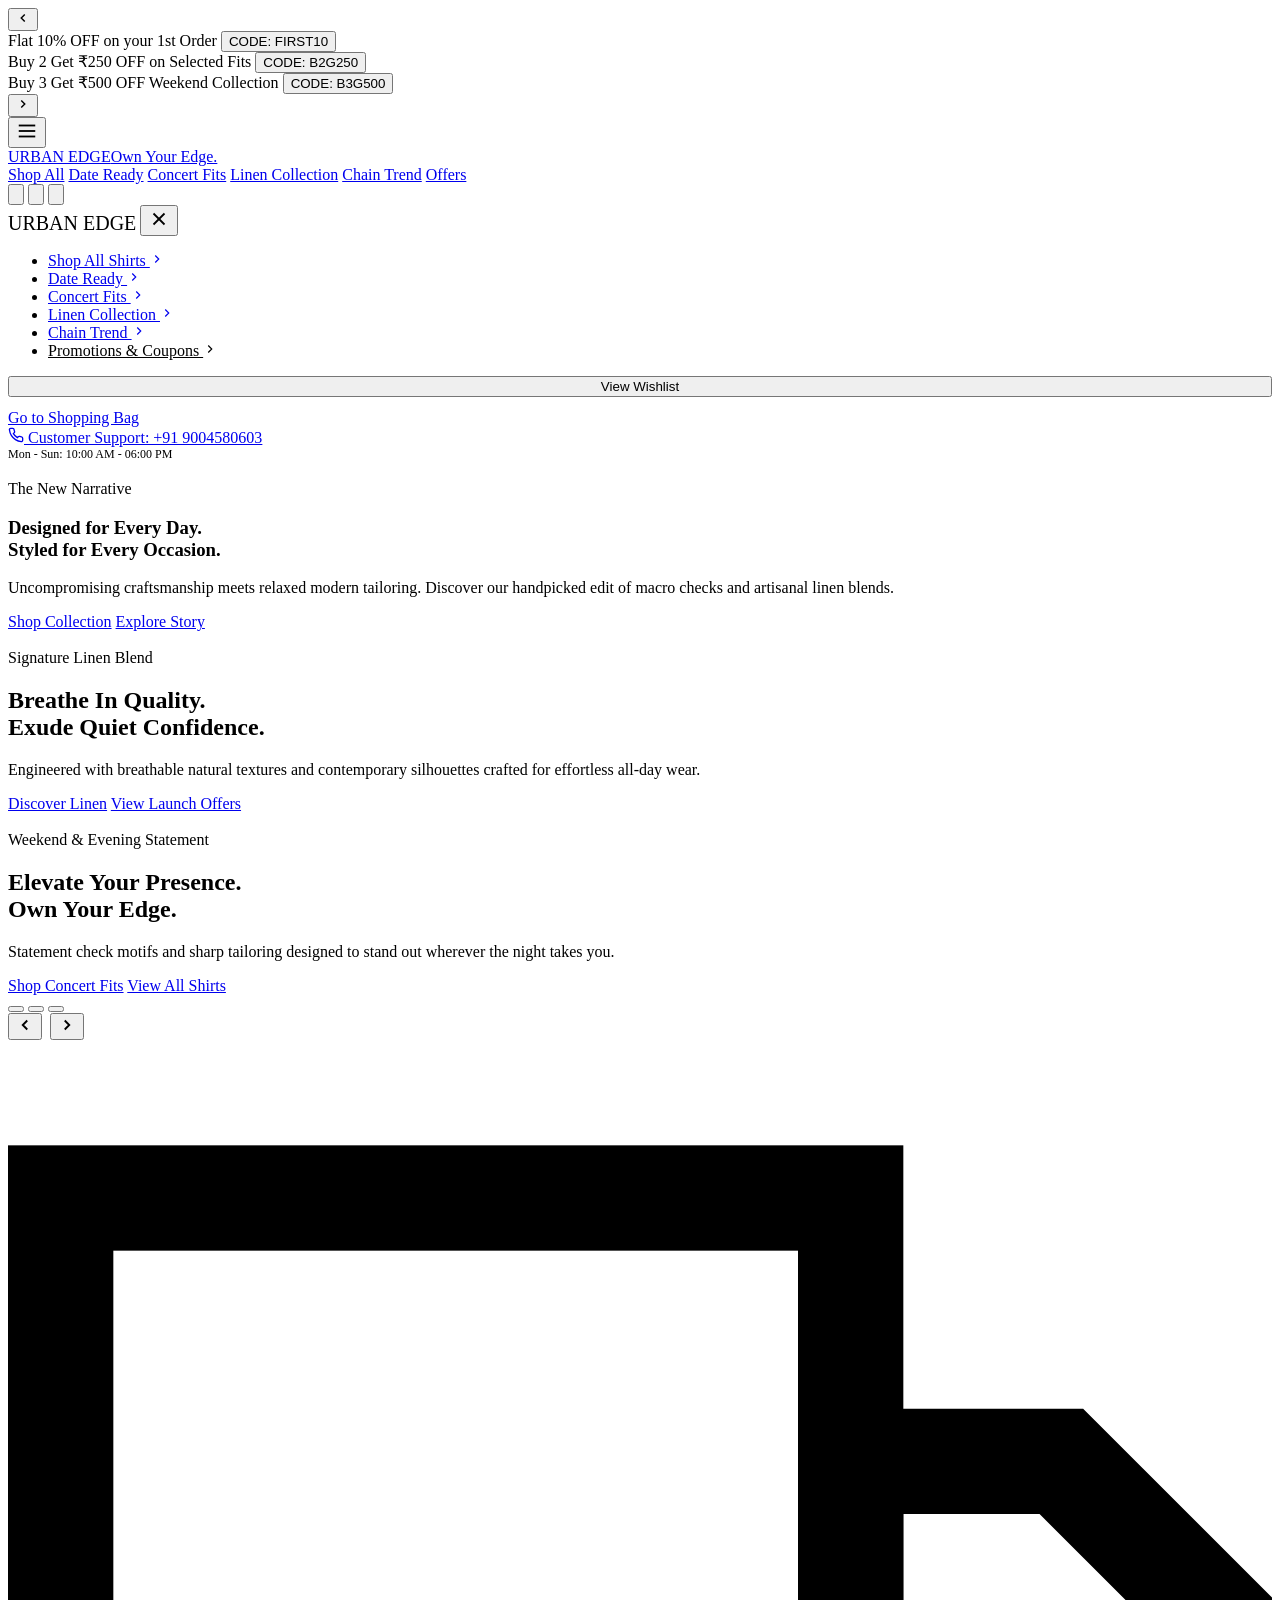
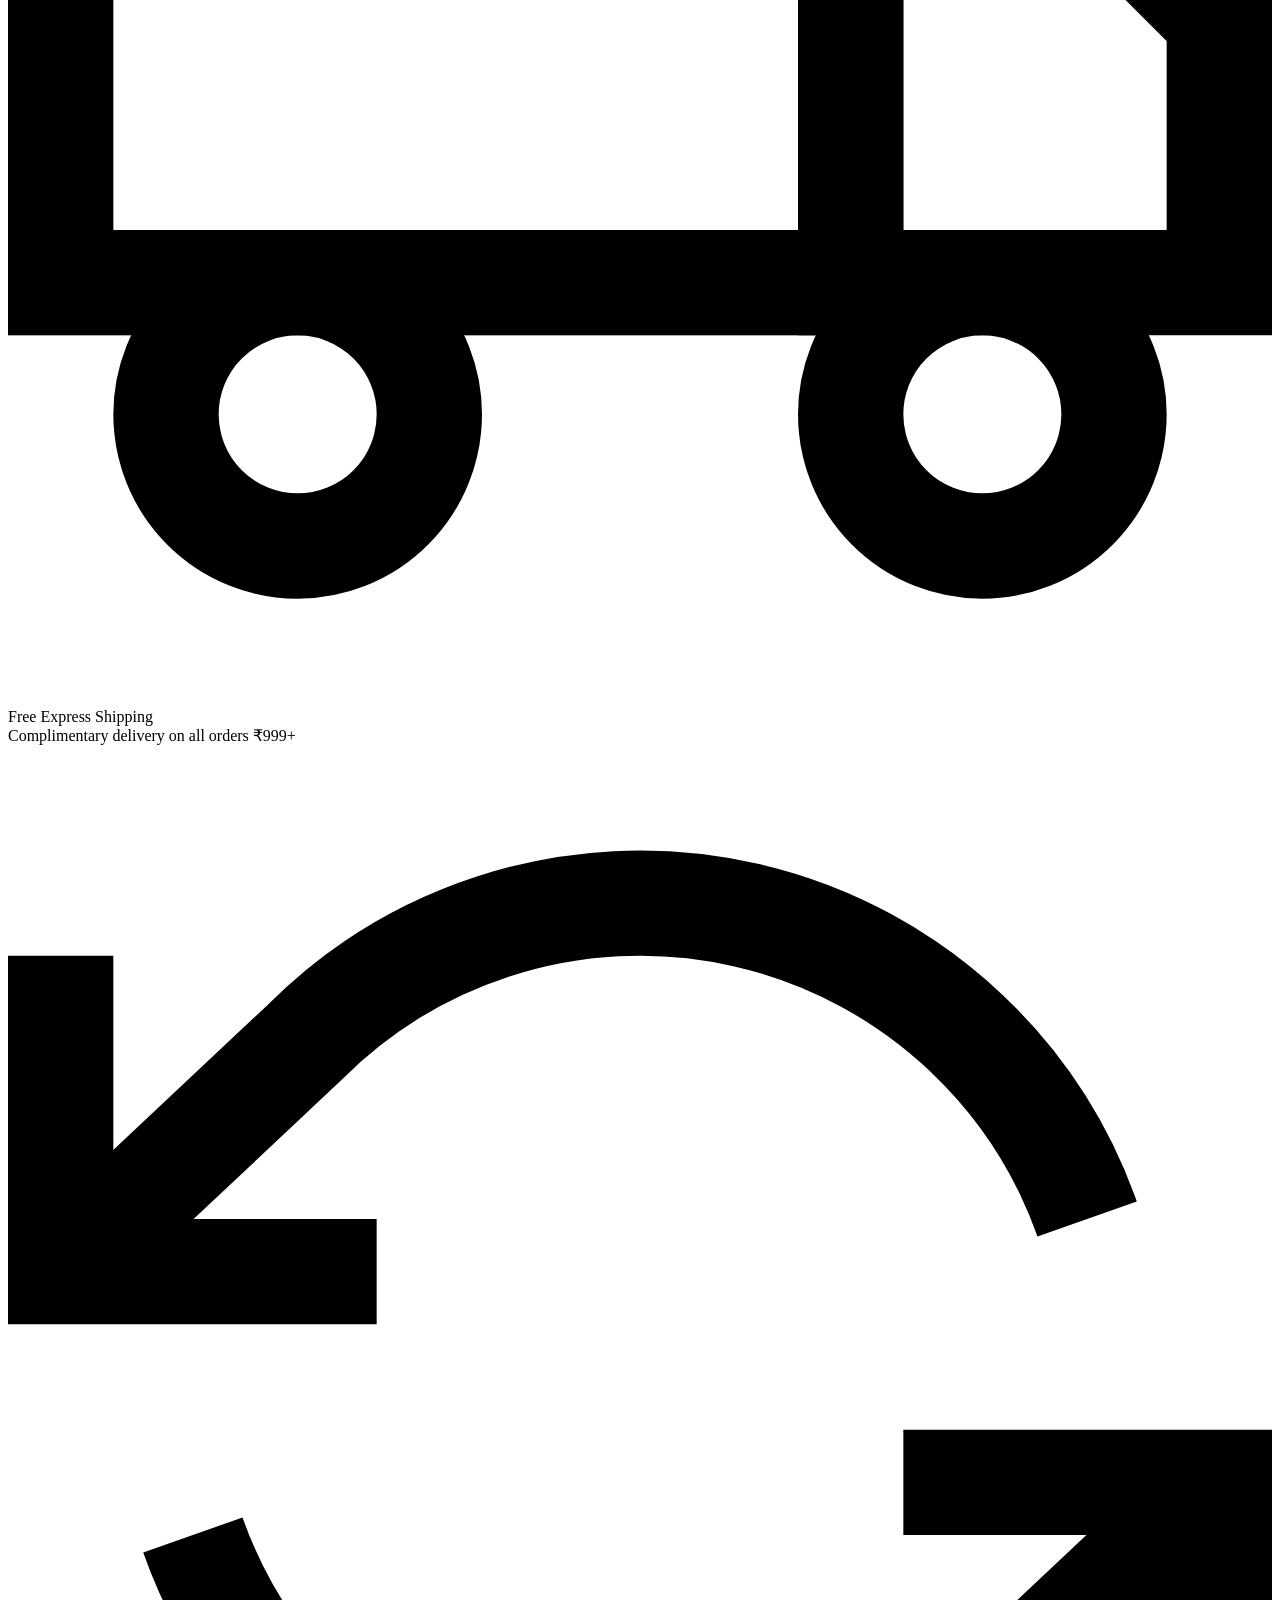
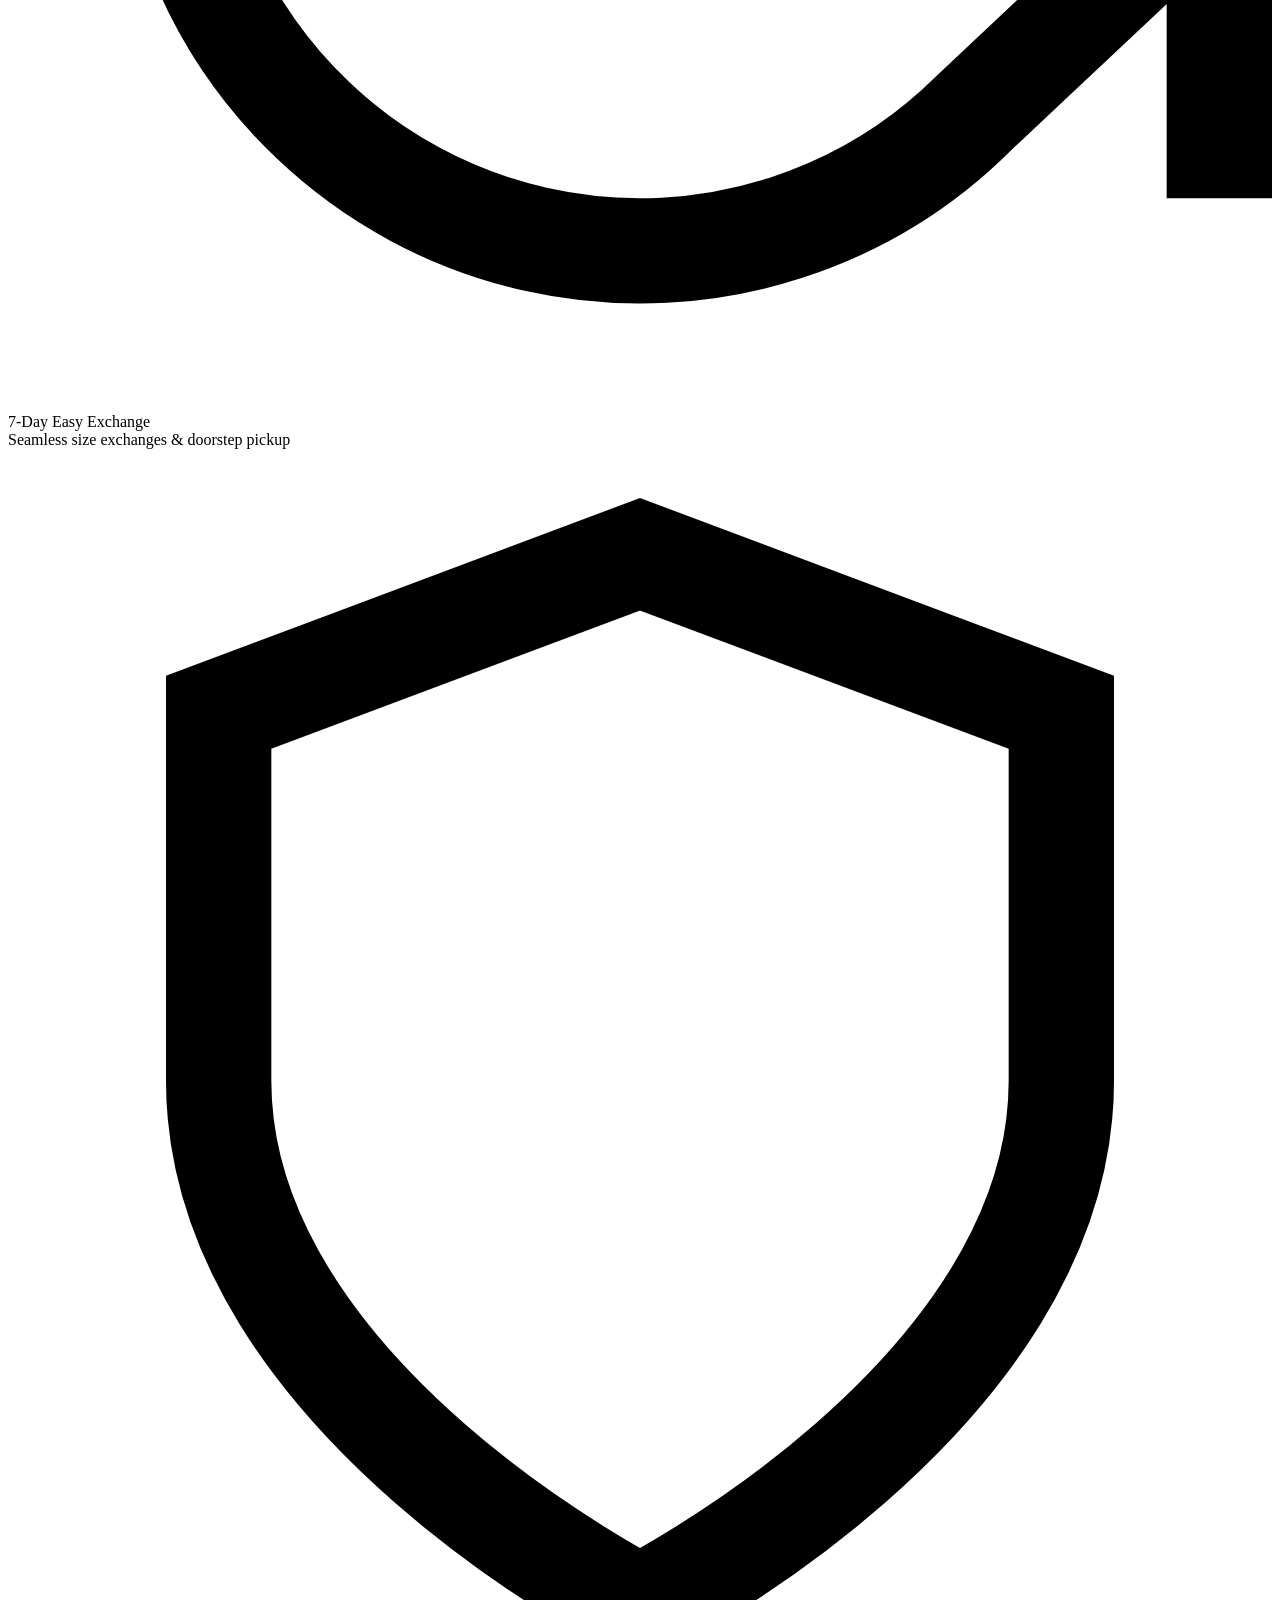
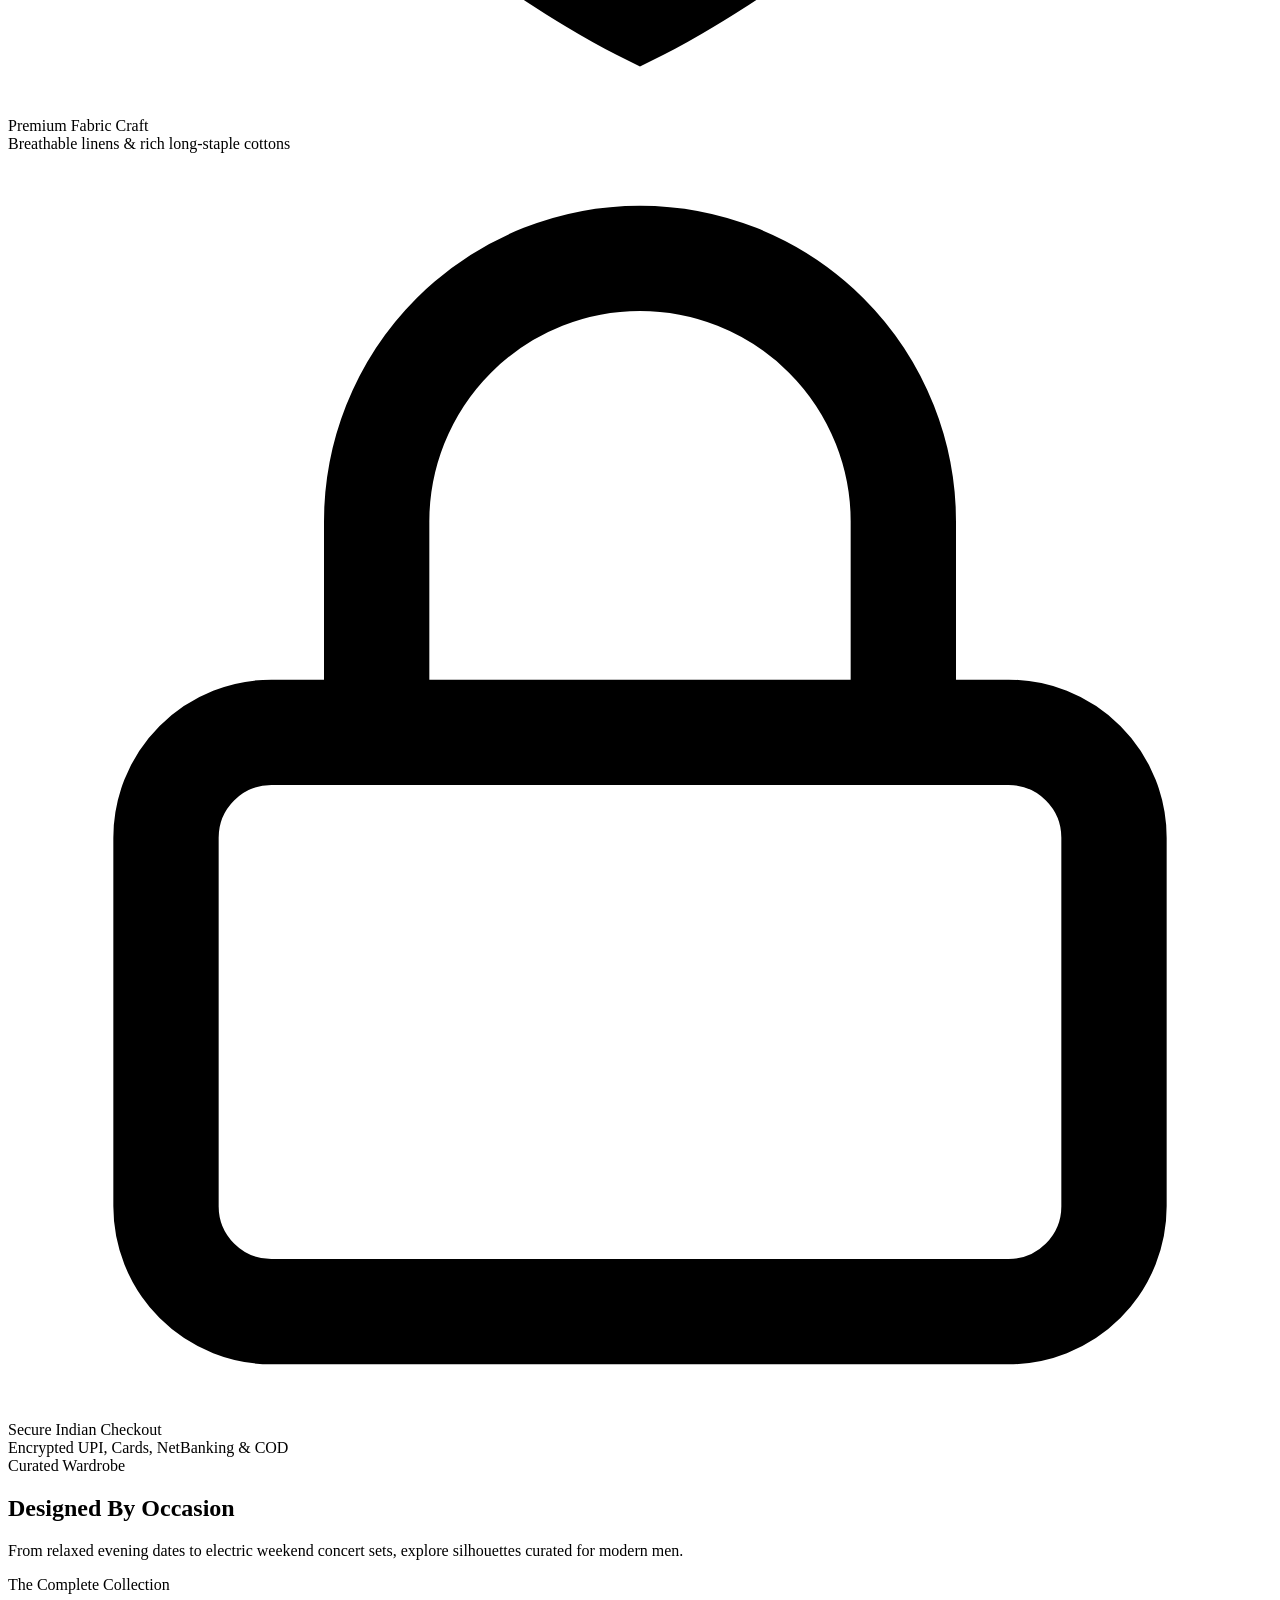
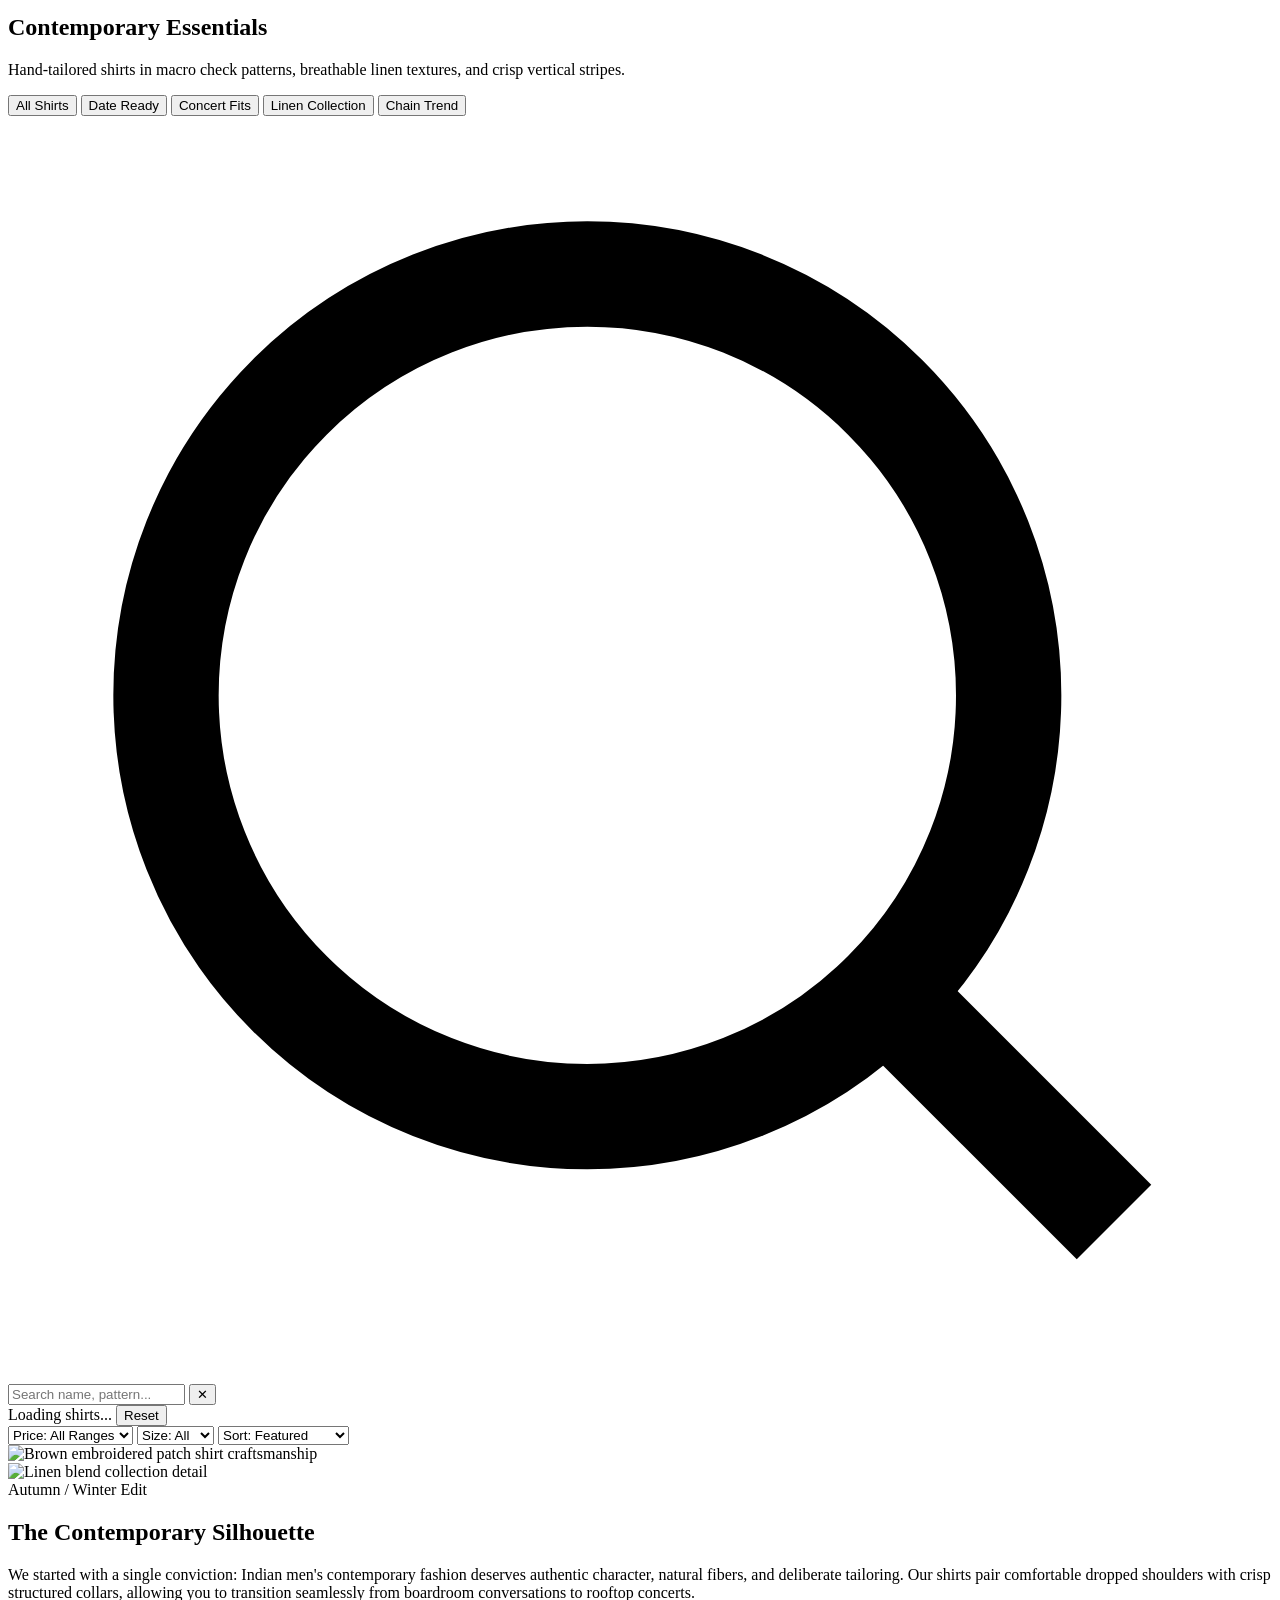
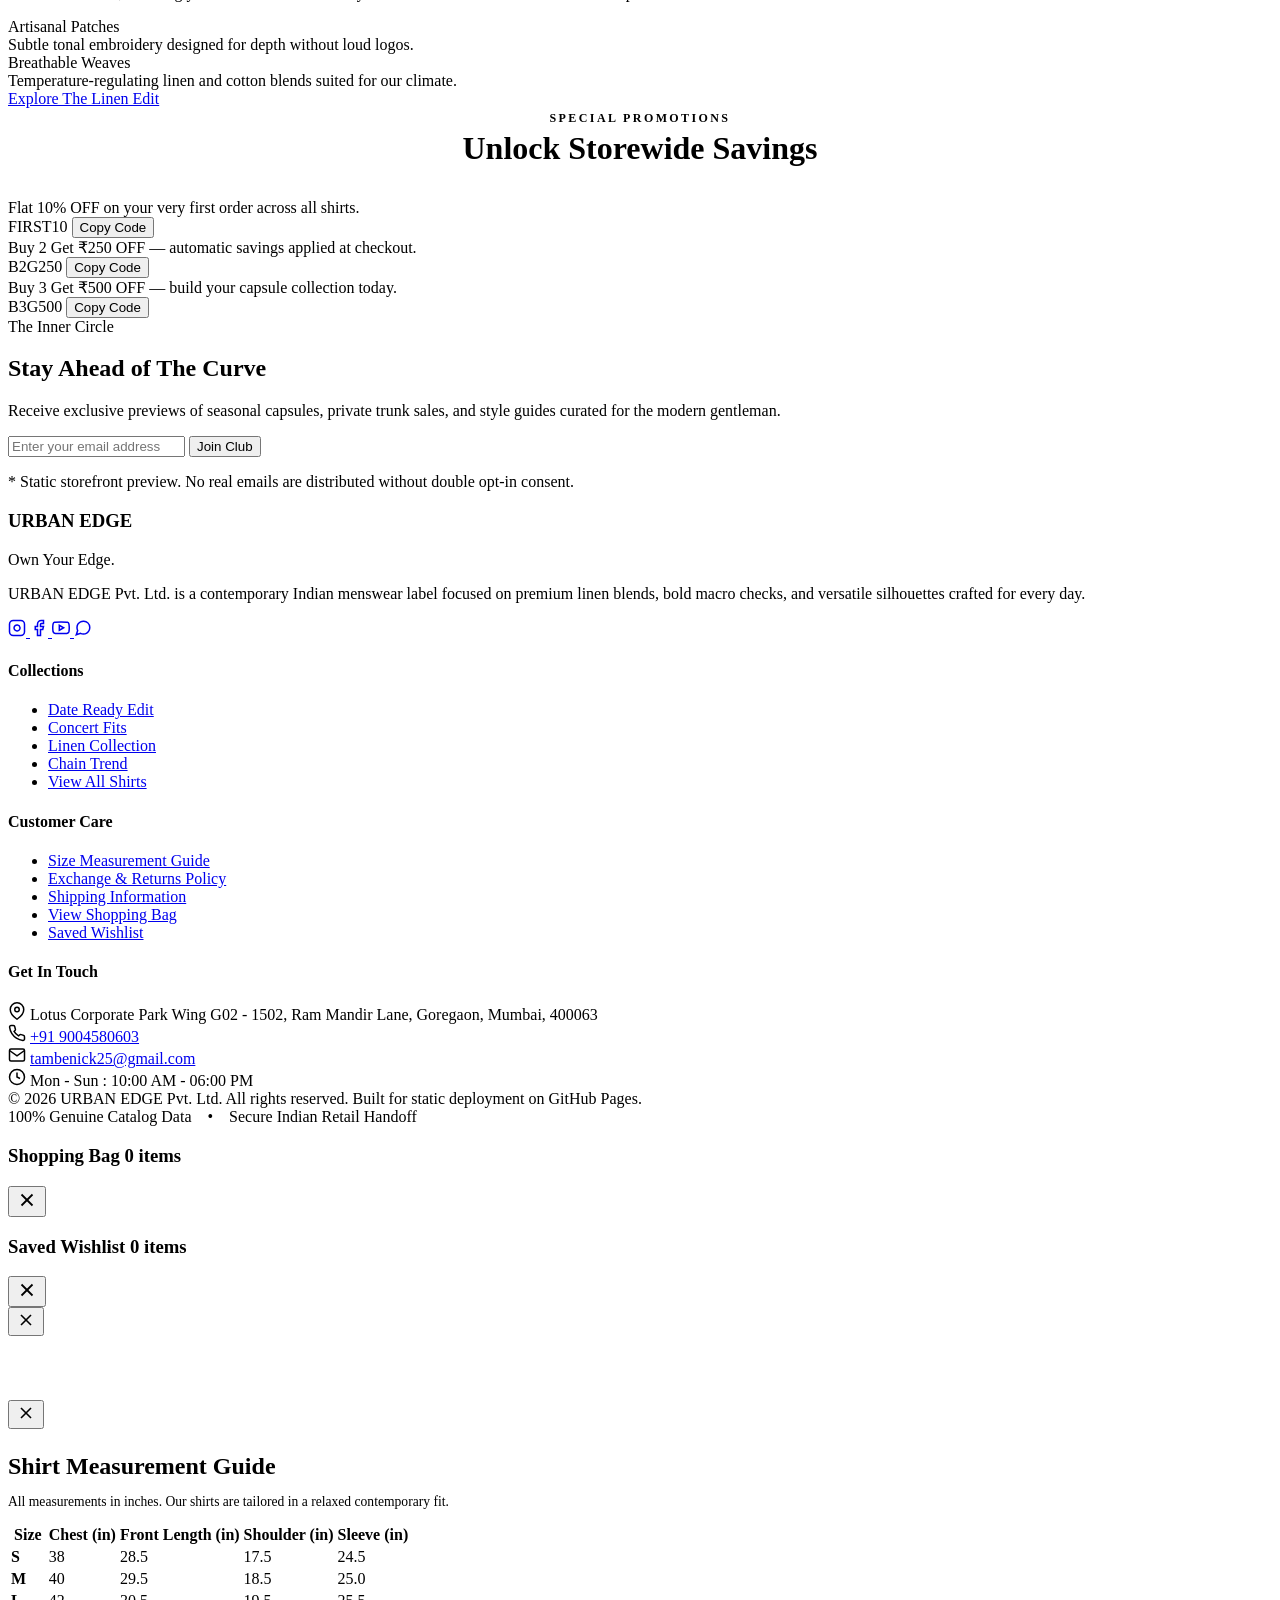
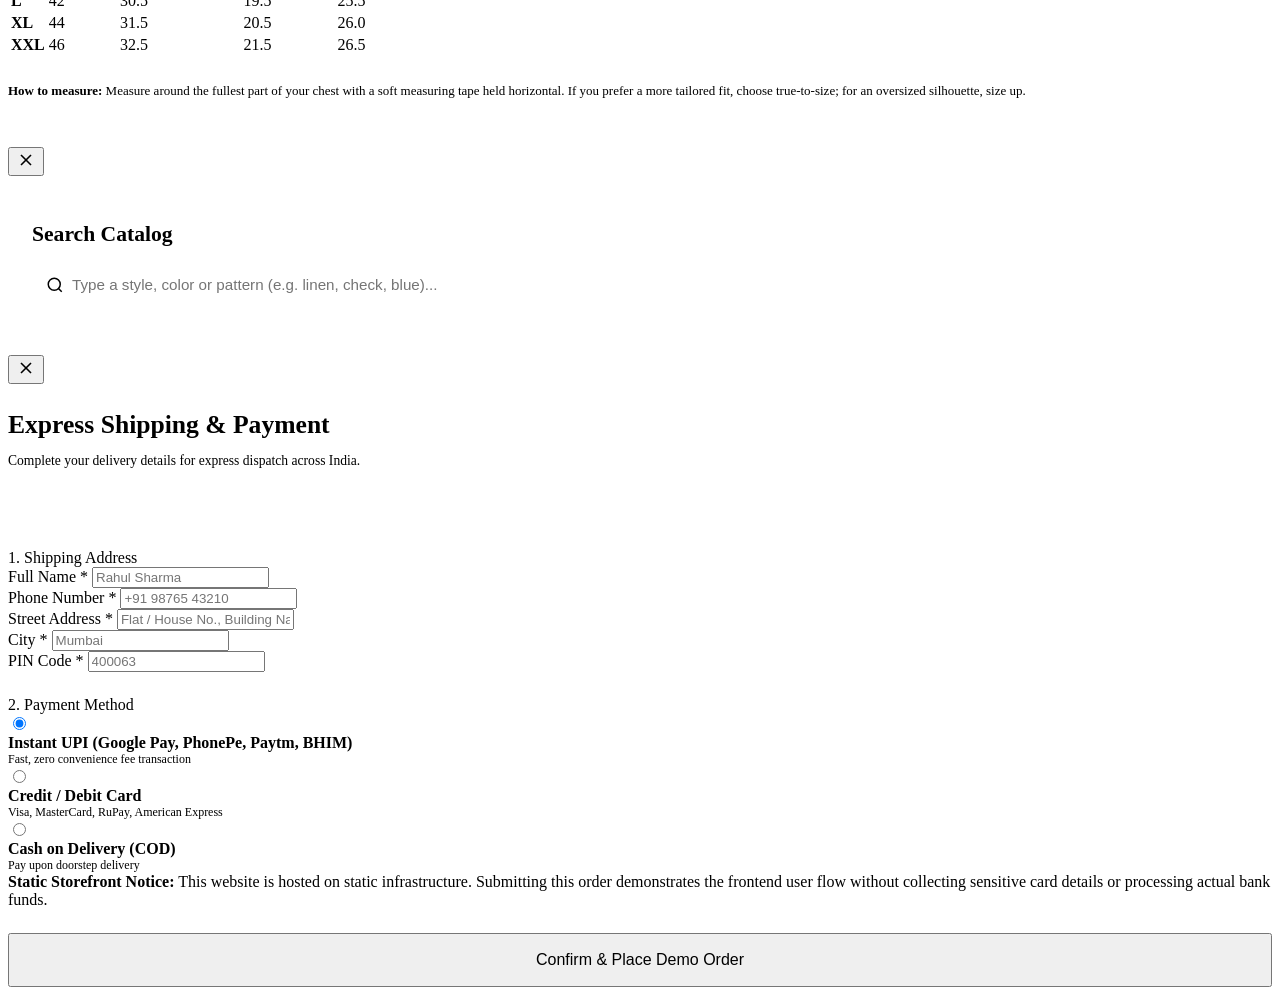
==== index.html @ 866eb308 "html commit" ====
<!DOCTYPE html>
<html lang="en">
<head>
  <meta charset="UTF-8" />
  <meta name="viewport" content="width=device-width, initial-scale=1.0" />
  <meta name="description" content="URBAN EDGE — Contemporary Men's Fashion. Premium linen and macro check shirts designed for every day and styled for every occasion." />
  <title>URBAN EDGE — Premium Men's Fashion</title>
  
  <!-- Favicon -->
  <link rel="icon" type="image/png" href="media/file1.png" />

  <!-- Google Fonts: Editorial Serif & Clean Sans -->
  <link rel="preconnect" href="https://fonts.googleapis.com" />
  <link rel="preconnect" href="https://fonts.gstatic.com" crossorigin />
  <link href="https://fonts.googleapis.com/css2?family=Cinzel:wght@600;700&family=Playfair+Display:ital,wght@0,500;0,600;0,700;1,400&family=Plus+Jakarta+Sans:wght@300;400;500;600;700;800&display=swap" rel="stylesheet" />

  <!-- Stylesheet -->
  <link rel="stylesheet" href="css/styles.css" />
</head>
<body>

  <!-- ========================================================================
       ANNOUNCEMENT BAR TICKER
       ======================================================================== -->
  <aside class="announcement-bar" aria-label="Offers Announcement">
    <div class="container">
      <button type="button" class="announcement-nav-btn" id="announcementPrev" aria-label="Previous announcement">
        <svg width="14" height="14" viewBox="0 0 24 24" fill="none" stroke="currentColor" stroke-width="2.5" aria-hidden="true"><polyline points="15 18 9 12 15 6"></polyline></svg>
      </button>

      <div class="announcement-slider">
        <div class="announcement-item active">
          <span>Flat 10% OFF on your 1st Order</span>
          <button type="button" class="announcement-code-badge" data-copy-code="FIRST10" title="Click to copy code">
            CODE: FIRST10
          </button>
        </div>
        <div class="announcement-item">
          <span>Buy 2 Get ₹250 OFF on Selected Fits</span>
          <button type="button" class="announcement-code-badge" data-copy-code="B2G250" title="Click to copy code">
            CODE: B2G250
          </button>
        </div>
        <div class="announcement-item">
          <span>Buy 3 Get ₹500 OFF Weekend Collection</span>
          <button type="button" class="announcement-code-badge" data-copy-code="B3G500" title="Click to copy code">
            CODE: B3G500
          </button>
        </div>
      </div>

      <button type="button" class="announcement-nav-btn" id="announcementNext" aria-label="Next announcement">
        <svg width="14" height="14" viewBox="0 0 24 24" fill="none" stroke="currentColor" stroke-width="2.5" aria-hidden="true"><polyline points="9 18 15 12 9 6"></polyline></svg>
      </button>
    </div>
  </aside>

  <!-- ========================================================================
       NAVIGATION HEADER
       ======================================================================== -->
  <header class="site-header">
    <div class="container">
      <div class="header-inner">
        <!-- Mobile Menu Hamburger -->
        <button type="button" class="action-btn mobile-menu-toggle" data-open-mobile-menu aria-label="Open navigation menu">
          <svg width="22" height="22" viewBox="0 0 24 24" fill="none" stroke="currentColor" stroke-width="2" aria-hidden="true">
            <line x1="3" y1="12" x2="21" y2="12"></line>
            <line x1="3" y1="6" x2="21" y2="6"></line>
            <line x1="3" y1="18" x2="21" y2="18"></line>
          </svg>
        </button>

        <!-- Brand Identity -->
        <a href="index.html" class="brand-logo-wrap" aria-label="URBAN EDGE Home">
          <img src="media/file1.png" alt="URBAN EDGE Logo" class="brand-logo-img" onerror="this.style.display='none'; document.getElementById('brandFallbackText').style.display='flex';" />
          <div class="brand-fallback-text" id="brandFallbackText" style="display:none;">
            <span class="brand-name">URBAN EDGE</span>
            <span class="brand-tagline">Own Your Edge.</span>
          </div>
        </a>

        <!-- Desktop Navigation Categories -->
        <nav class="desktop-nav" aria-label="Primary navigation">
          <a href="#catalog" class="nav-link active">Shop All</a>
          <a href="#catalog" class="nav-link" data-category-filter="DATE READY">Date Ready</a>
          <a href="#catalog" class="nav-link" data-category-filter="CONCERT FITS">Concert Fits</a>
          <a href="#catalog" class="nav-link" data-category-filter="LINEN COLLECTION">Linen Collection</a>
          <a href="#catalog" class="nav-link" data-category-filter="CHAIN TREND">Chain Trend</a>
          <a href="#offers" class="nav-link nav-link-sale">Offers</a>
        </nav>

        <!-- Header Actions: Search, Wishlist, Bag -->
        <div class="header-actions">
          <button type="button" class="action-btn" data-open-search aria-label="Search catalog">
            <svg viewBox="0 0 24 24" fill="none" stroke="currentColor" stroke-width="2" aria-hidden="true">
              <circle cx="11" cy="11" r="8"></circle>
              <line x1="21" y1="21" x2="16.65" y2="16.65"></line>
            </svg>
          </button>

          <button type="button" class="action-btn" data-open-wishlist aria-label="Saved items wishlist">
            <svg viewBox="0 0 24 24" fill="none" stroke="currentColor" stroke-width="2" aria-hidden="true">
              <path d="M20.84 4.61a5.5 5.5 0 0 0-7.78 0L12 5.67l-1.06-1.06a5.5 5.5 0 0 0-7.78 7.78l1.06 1.06L12 21.23l7.78-7.78 1.06-1.06a5.5 5.5 0 0 0 0-7.78z"></path>
            </svg>
            <span class="action-badge action-badge-wishlist" style="display: none;">0</span>
          </button>

          <button type="button" class="action-btn" data-open-cart aria-label="Shopping bag">
            <svg viewBox="0 0 24 24" fill="none" stroke="currentColor" stroke-width="2" aria-hidden="true">
              <path d="M6 2L3 6v14a2 2 0 0 0 2 2h14a2 2 0 0 0 2-2V6l-3-4z"></path>
              <line x1="3" y1="6" x2="21" y2="6"></line>
              <path d="M16 10a4 4 0 0 1-8 0"></path>
            </svg>
            <span class="action-badge action-badge-cart" style="display: none;">0</span>
          </button>
        </div>
      </div>
    </div>
  </header>

  <!-- ========================================================================
       MOBILE NAVIGATION OFF-CANVAS DRAWER
       ======================================================================== -->
  <div class="mobile-nav-backdrop" id="mobileNavBackdrop">
    <div class="mobile-nav-drawer" role="dialog" aria-modal="true" aria-label="Mobile Navigation">
      <div class="mobile-drawer-header">
        <span class="brand-name" style="font-size: 1.25rem;">URBAN EDGE</span>
        <button type="button" class="mobile-drawer-close" data-close-drawer aria-label="Close menu">
          <svg width="22" height="22" viewBox="0 0 24 24" fill="none" stroke="currentColor" stroke-width="2" aria-hidden="true">
            <line x1="18" y1="6" x2="6" y2="18"></line>
            <line x1="6" y1="6" x2="18" y2="18"></line>
          </svg>
        </button>
      </div>

      <div class="mobile-drawer-body">
        <ul class="mobile-menu-list">
          <li class="mobile-menu-item">
            <a href="#catalog" onclick="closeAllDrawers();">
              Shop All Shirts
              <svg width="14" height="14" viewBox="0 0 24 24" fill="none" stroke="currentColor" stroke-width="2" aria-hidden="true"><polyline points="9 18 15 12 9 6"></polyline></svg>
            </a>
          </li>
          <li class="mobile-menu-item">
            <a href="#catalog" data-category-filter="DATE READY" onclick="closeAllDrawers();">
              Date Ready
              <svg width="14" height="14" viewBox="0 0 24 24" fill="none" stroke="currentColor" stroke-width="2" aria-hidden="true"><polyline points="9 18 15 12 9 6"></polyline></svg>
            </a>
          </li>
          <li class="mobile-menu-item">
            <a href="#catalog" data-category-filter="CONCERT FITS" onclick="closeAllDrawers();">
              Concert Fits
              <svg width="14" height="14" viewBox="0 0 24 24" fill="none" stroke="currentColor" stroke-width="2" aria-hidden="true"><polyline points="9 18 15 12 9 6"></polyline></svg>
            </a>
          </li>
          <li class="mobile-menu-item">
            <a href="#catalog" data-category-filter="LINEN COLLECTION" onclick="closeAllDrawers();">
              Linen Collection
              <svg width="14" height="14" viewBox="0 0 24 24" fill="none" stroke="currentColor" stroke-width="2" aria-hidden="true"><polyline points="9 18 15 12 9 6"></polyline></svg>
            </a>
          </li>
          <li class="mobile-menu-item">
            <a href="#catalog" data-category-filter="CHAIN TREND" onclick="closeAllDrawers();">
              Chain Trend
              <svg width="14" height="14" viewBox="0 0 24 24" fill="none" stroke="currentColor" stroke-width="2" aria-hidden="true"><polyline points="9 18 15 12 9 6"></polyline></svg>
            </a>
          </li>
          <li class="mobile-menu-item">
            <a href="#offers" onclick="closeAllDrawers();" style="color: var(--color-vermilion);">
              Promotions &amp; Coupons
              <svg width="14" height="14" viewBox="0 0 24 24" fill="none" stroke="currentColor" stroke-width="2" aria-hidden="true"><polyline points="9 18 15 12 9 6"></polyline></svg>
            </a>
          </li>
        </ul>

        <div style="margin-top: auto; display: flex; flex-direction: column; gap: 0.75rem;">
          <button type="button" class="btn btn-outline-dark" style="width: 100%;" onclick="closeAllDrawers(); openWishlistDrawer();">
            View Wishlist
          </button>
          <a href="cart.html" class="btn btn-primary" style="width: 100%;">
            Go to Shopping Bag
          </a>
        </div>
      </div>

      <div class="mobile-drawer-footer">
        <a href="tel:+919004580603" class="mobile-drawer-phone">
          <svg width="16" height="16" viewBox="0 0 24 24" fill="none" stroke="currentColor" stroke-width="2" aria-hidden="true"><path d="M22 16.92v3a2 2 0 0 1-2.18 2 19.79 19.79 0 0 1-8.63-3.07 19.5 19.5 0 0 1-6-6 19.79 19.79 0 0 1-3.07-8.67A2 2 0 0 1 4.11 2h3a2 2 0 0 1 2 1.72 12.84 12.84 0 0 0 .7 2.81 2 2 0 0 1-.45 2.11L8.09 9.91a16 16 0 0 0 6 6l1.27-1.27a2 2 0 0 1 2.11-.45 12.84 12.84 0 0 0 2.81.7A2 2 0 0 1 22 16.92z"></path></svg>
          Customer Support: +91 9004580603
        </a>
        <div style="font-size: 0.75rem; color: var(--color-charcoal-muted);">
          Mon - Sun: 10:00 AM - 06:00 PM
        </div>
      </div>
    </div>
  </div>

  <main id="mainContent">

    <!-- ========================================================================
         HERO SECTION CAROUSEL
         ======================================================================== -->
    <section class="hero-section" aria-label="Seasonal Campaign Hero">
      <div class="hero-slider-wrap">
        
        <!-- Slide 1 -->
        <article class="hero-slide active">
          <div class="hero-media-wrap">
            <picture>
              <source media="(max-width: 768px)" srcset="media/file3.jpg" />
              <img src="media/file2.jpg" alt="Contemporary Men's Fashion Editorial" />
            </picture>
            <div class="hero-overlay-gradient"></div>
          </div>
          <div class="container hero-content">
            <span class="hero-pretitle">The New Narrative</span>
            <h1 class="hero-title">Designed for Every Day.<br />Styled for Every Occasion.</h1>
            <p class="hero-description">
              Uncompromising craftsmanship meets relaxed modern tailoring. Discover our handpicked edit of macro checks and artisanal linen blends.
            </p>
            <div class="hero-cta-group">
              <a href="#catalog" class="btn btn-vermilion">Shop Collection</a>
              <a href="#editorial" class="btn btn-outline-light">Explore Story</a>
            </div>
          </div>
        </article>

        <!-- Slide 2 -->
        <article class="hero-slide">
          <div class="hero-media-wrap">
            <picture>
              <source media="(max-width: 768px)" srcset="media/file5.jpg" />
              <img src="media/file4.jpg" alt="Artisanal Linen & Checks Campaign" />
            </picture>
            <div class="hero-overlay-gradient"></div>
          </div>
          <div class="container hero-content">
            <span class="hero-pretitle">Signature Linen Blend</span>
            <h2 class="hero-title">Breathe In Quality.<br />Exude Quiet Confidence.</h2>
            <p class="hero-description">
              Engineered with breathable natural textures and contemporary silhouettes crafted for effortless all-day wear.
            </p>
            <div class="hero-cta-group">
              <a href="#catalog" class="btn btn-primary" data-category-filter="LINEN COLLECTION">Discover Linen</a>
              <a href="#offers" class="btn btn-outline-light">View Launch Offers</a>
            </div>
          </div>
        </article>

        <!-- Slide 3 -->
        <article class="hero-slide">
          <div class="hero-media-wrap">
            <picture>
              <source media="(max-width: 768px)" srcset="media/file7.jpg" />
              <img src="media/file6.jpg" alt="Concert Fits & Macro Checks Showcase" />
            </picture>
            <div class="hero-overlay-gradient"></div>
          </div>
          <div class="container hero-content">
            <span class="hero-pretitle">Weekend & Evening Statement</span>
            <h2 class="hero-title">Elevate Your Presence.<br />Own Your Edge.</h2>
            <p class="hero-description">
              Statement check motifs and sharp tailoring designed to stand out wherever the night takes you.
            </p>
            <div class="hero-cta-group">
              <a href="#catalog" class="btn btn-vermilion" data-category-filter="CONCERT FITS">Shop Concert Fits</a>
              <a href="#catalog" class="btn btn-outline-light">View All Shirts</a>
            </div>
          </div>
        </article>

      </div>

      <!-- Controls & Indicators -->
      <div class="hero-controls">
        <div class="hero-indicators">
          <button type="button" class="hero-indicator-dot active" data-slide-index="0" aria-label="Go to slide 1"></button>
          <button type="button" class="hero-indicator-dot" data-slide-index="1" aria-label="Go to slide 2"></button>
          <button type="button" class="hero-indicator-dot" data-slide-index="2" aria-label="Go to slide 3"></button>
        </div>
        <div style="display: flex; gap: 0.5rem;">
          <button type="button" class="hero-arrow-btn" id="heroPrevBtn" aria-label="Previous slide">
            <svg width="18" height="18" viewBox="0 0 24 24" fill="none" stroke="currentColor" stroke-width="2.5" aria-hidden="true"><polyline points="15 18 9 12 15 6"></polyline></svg>
          </button>
          <button type="button" class="hero-arrow-btn" id="heroNextBtn" aria-label="Next slide">
            <svg width="18" height="18" viewBox="0 0 24 24" fill="none" stroke="currentColor" stroke-width="2.5" aria-hidden="true"><polyline points="9 18 15 12 9 6"></polyline></svg>
          </button>
        </div>
      </div>
    </section>

    <!-- ========================================================================
         TRUST & STORE POLICIES STRIP
         ======================================================================== -->
    <section class="trust-strip" aria-label="Store Guarantees and Policies">
      <div class="container">
        <div class="trust-grid">
          <div class="trust-item">
            <div class="trust-icon-box">
              <svg viewBox="0 0 24 24" fill="none" stroke="currentColor" stroke-width="2" aria-hidden="true">
                <rect x="1" y="3" width="15" height="13"></rect>
                <polygon points="16 8 20 8 23 11 23 16 16 16 16 8"></polygon>
                <circle cx="5.5" cy="18.5" r="2.5"></circle>
                <circle cx="18.5" cy="18.5" r="2.5"></circle>
              </svg>
            </div>
            <div>
              <div class="trust-title">Free Express Shipping</div>
              <div class="trust-desc">Complimentary delivery on all orders ₹999+</div>
            </div>
          </div>

          <div class="trust-item">
            <div class="trust-icon-box">
              <svg viewBox="0 0 24 24" fill="none" stroke="currentColor" stroke-width="2" aria-hidden="true">
                <polyline points="1 4 1 10 7 10"></polyline>
                <polyline points="23 20 23 14 17 14"></polyline>
                <path d="M20.49 9A9 9 0 0 0 5.64 5.64L1 10m22 4l-4.64 4.36A9 9 0 0 1 3.51 15"></path>
              </svg>
            </div>
            <div>
              <div class="trust-title">7-Day Easy Exchange</div>
              <div class="trust-desc">Seamless size exchanges &amp; doorstep pickup</div>
            </div>
          </div>

          <div class="trust-item">
            <div class="trust-icon-box">
              <svg viewBox="0 0 24 24" fill="none" stroke="currentColor" stroke-width="2" aria-hidden="true">
                <path d="M12 22s8-4 8-10V5l-8-3-8 3v7c0 6 8 10 8 10z"></path>
              </svg>
            </div>
            <div>
              <div class="trust-title">Premium Fabric Craft</div>
              <div class="trust-desc">Breathable linens &amp; rich long-staple cottons</div>
            </div>
          </div>

          <div class="trust-item">
            <div class="trust-icon-box">
              <svg viewBox="0 0 24 24" fill="none" stroke="currentColor" stroke-width="2" aria-hidden="true">
                <rect x="3" y="11" width="18" height="11" rx="2" ry="2"></rect>
                <path d="M7 11V7a5 5 0 0 1 10 0v4"></path>
              </svg>
            </div>
            <div>
              <div class="trust-title">Secure Indian Checkout</div>
              <div class="trust-desc">Encrypted UPI, Cards, NetBanking &amp; COD</div>
            </div>
          </div>
        </div>
      </div>
    </section>

    <!-- ========================================================================
         CURATED CATEGORIES SECTION
         ======================================================================== -->
    <section class="section categories-section" aria-label="Curated Categories">
      <div class="container">
        <div class="section-header">
          <span class="section-subtitle">Curated Wardrobe</span>
          <h2 class="section-title">Designed By Occasion</h2>
          <p class="section-desc">From relaxed evening dates to electric weekend concert sets, explore silhouettes curated for modern men.</p>
        </div>

        <div class="categories-grid" id="categoriesGrid">
          <!-- Populated dynamically by app.js from ProductStore -->
        </div>
      </div>
    </section>

    <!-- ========================================================================
         MAIN PRODUCT CATALOG & DISCOVERY
         ======================================================================== -->
    <section class="section catalog-section" id="catalog" aria-label="Product Catalog">
      <div class="container">
        <div class="section-header">
          <span class="section-subtitle">The Complete Collection</span>
          <h2 class="section-title">Contemporary Essentials</h2>
          <p class="section-desc">Hand-tailored shirts in macro check patterns, breathable linen textures, and crisp vertical stripes.</p>
        </div>

        <!-- Catalog Toolbar: Filters, Search & Sorting -->
        <div class="catalog-toolbar">
          <div class="toolbar-top-row">
            <div class="category-filter-pills" role="tablist" aria-label="Filter by Category">
              <button type="button" class="filter-pill active" data-category="all">All Shirts</button>
              <button type="button" class="filter-pill" data-category="DATE READY">Date Ready</button>
              <button type="button" class="filter-pill" data-category="CONCERT FITS">Concert Fits</button>
              <button type="button" class="filter-pill" data-category="LINEN COLLECTION">Linen Collection</button>
              <button type="button" class="filter-pill" data-category="CHAIN TREND">Chain Trend</button>
            </div>

            <div class="search-inline-wrap">
              <svg class="search-inline-icon" viewBox="0 0 24 24" fill="none" stroke="currentColor" stroke-width="2" aria-hidden="true">
                <circle cx="11" cy="11" r="8"></circle>
                <line x1="21" y1="21" x2="16.65" y2="16.65"></line>
              </svg>
              <input type="text" id="inlineCatalogSearch" class="search-inline-input" placeholder="Search name, pattern..." aria-label="Filter products by text" />
              <button type="button" id="clearInlineSearch" class="search-clear-btn" aria-label="Clear search">✕</button>
            </div>
          </div>

          <div class="toolbar-controls-row">
            <div class="active-filters-bar">
              <span class="results-count-text" id="resultsCount">Loading shirts...</span>
              <button type="button" class="clear-all-filters-btn" onclick="resetCatalogFilters()">Reset</button>
            </div>

            <div class="filter-group">
              <select id="catalogPriceSelect" class="filter-select" aria-label="Filter by max price">
                <option value="all">Price: All Ranges</option>
                <option value="1200">Under ₹1,200</option>
                <option value="1500">Under ₹1,500</option>
                <option value="1600">Under ₹1,600</option>
              </select>

              <select id="catalogSizeSelect" class="filter-select" aria-label="Filter by size">
                <option value="all">Size: All</option>
                <option value="S">Size S</option>
                <option value="M">Size M</option>
                <option value="L">Size L</option>
                <option value="XL">Size XL</option>
                <option value="XXL">Size XXL</option>
              </select>

              <select id="catalogSortSelect" class="filter-select" aria-label="Sort products">
                <option value="featured">Sort: Featured</option>
                <option value="price-asc">Price: Low to High</option>
                <option value="price-desc">Price: High to Low</option>
                <option value="discount-desc">Biggest Discount</option>
                <option value="name-asc">Name: A to Z</option>
              </select>
            </div>
          </div>
        </div>

        <!-- Products Grid Container -->
        <div class="products-grid" id="productsGrid">
          <!-- Rendered dynamically by app.js -->
        </div>
      </div>
    </section>

    <!-- ========================================================================
         EDITORIAL STORYTELLING SECTION
         ======================================================================== -->
    <section class="section editorial-section" id="editorial" aria-label="Editorial Campaign">
      <div class="container">
        <div class="editorial-grid">
          <div class="editorial-gallery">
            <div class="editorial-img-large">
              <img src="media/file22.jpg" alt="Brown embroidered patch shirt craftsmanship" loading="lazy" />
            </div>
            <div class="editorial-img-small">
              <img src="media/file18.webp" alt="Linen blend collection detail" loading="lazy" />
            </div>
          </div>

          <div class="editorial-content">
            <span class="editorial-badge">Autumn / Winter Edit</span>
            <h2 class="editorial-heading">The Contemporary Silhouette</h2>
            <p class="editorial-text">
              We started with a single conviction: Indian men's contemporary fashion deserves authentic character, natural fibers, and deliberate tailoring. Our shirts pair comfortable dropped shoulders with crisp structured collars, allowing you to transition seamlessly from boardroom conversations to rooftop concerts.
            </p>
            
            <div class="editorial-features">
              <div class="editorial-feature-item">
                <div class="feature-title">Artisanal Patches</div>
                <div class="feature-desc">Subtle tonal embroidery designed for depth without loud logos.</div>
              </div>
              <div class="editorial-feature-item">
                <div class="feature-title">Breathable Weaves</div>
                <div class="feature-desc">Temperature-regulating linen and cotton blends suited for our climate.</div>
              </div>
            </div>

            <a href="#catalog" class="btn btn-primary" data-category-filter="LINEN COLLECTION">
              Explore The Linen Edit
            </a>
          </div>
        </div>
      </div>
    </section>

    <!-- ========================================================================
         OFFERS & PROMO CODES BANNER
         ======================================================================== -->
    <section class="offers-strip" id="offers" aria-label="Active Offers and Promo Codes">
      <div class="container">
        <div style="text-align: center; max-width: 600px; margin: 0 auto 2rem;">
          <span style="font-size: 0.75rem; letter-spacing: 0.2em; text-transform: uppercase; color: var(--color-vermilion); font-weight: 700;">Special Promotions</span>
          <h2 style="font-family: var(--font-serif); font-size: 2rem; color: var(--color-warm-ivory); margin-top: 0.25rem;">Unlock Storewide Savings</h2>
        </div>

        <div class="offers-grid">
          <div class="offer-card">
            <div class="offer-headline">Flat 10% OFF on your very first order across all shirts.</div>
            <div class="offer-code-row">
              <span class="offer-code-text">FIRST10</span>
              <button type="button" class="btn-copy-code" data-copy-code="FIRST10">Copy Code</button>
            </div>
          </div>

          <div class="offer-card">
            <div class="offer-headline">Buy 2 Get ₹250 OFF — automatic savings applied at checkout.</div>
            <div class="offer-code-row">
              <span class="offer-code-text">B2G250</span>
              <button type="button" class="btn-copy-code" data-copy-code="B2G250">Copy Code</button>
            </div>
          </div>

          <div class="offer-card">
            <div class="offer-headline">Buy 3 Get ₹500 OFF — build your capsule collection today.</div>
            <div class="offer-code-row">
              <span class="offer-code-text">B3G500</span>
              <button type="button" class="btn-copy-code" data-copy-code="B3G500">Copy Code</button>
            </div>
          </div>
        </div>
      </div>
    </section>

    <!-- ========================================================================
         NEWSLETTER / VIP CLUB
         ======================================================================== -->
    <section class="section newsletter-section" aria-label="Newsletter Subscription">
      <div class="container">
        <div class="newsletter-box">
          <span class="section-subtitle">The Inner Circle</span>
          <h2 class="section-title">Stay Ahead of The Curve</h2>
          <p class="section-desc">Receive exclusive previews of seasonal capsules, private trunk sales, and style guides curated for the modern gentleman.</p>
          
          <form class="newsletter-form" id="newsletterForm">
            <input type="email" required placeholder="Enter your email address" class="newsletter-input" aria-label="Email address" />
            <button type="submit" class="btn btn-primary">Join Club</button>
          </form>

          <p class="newsletter-disclaimer">
            * Static storefront preview. No real emails are distributed without double opt-in consent.
          </p>
        </div>
      </div>
    </section>

  </main>

  <!-- ========================================================================
       FOOTER
       ======================================================================== -->
  <footer class="site-footer">
    <div class="container">
      <div class="footer-grid">
        <!-- Col 1: Brand -->
        <div class="footer-col-brand">
          <h3 class="footer-brand-name">URBAN EDGE</h3>
          <div class="footer-brand-tagline">Own Your Edge.</div>
          <p class="footer-bio">
            URBAN EDGE Pvt. Ltd. is a contemporary Indian menswear label focused on premium linen blends, bold macro checks, and versatile silhouettes crafted for every day.
          </p>
          <div class="footer-social-links">
            <a href="https://www.instagram.com/powerlookofficial" target="_blank" rel="noopener noreferrer" class="social-icon-btn" aria-label="Instagram">
              <svg width="18" height="18" viewBox="0 0 24 24" fill="none" stroke="currentColor" stroke-width="2" aria-hidden="true"><rect x="2" y="2" width="20" height="20" rx="5" ry="5"></rect><path d="M16 11.37A4 4 0 1 1 12.63 8 4 4 0 0 1 16 11.37z"></path><line x1="17.5" y1="6.5" x2="17.51" y2="6.5"></line></svg>
            </a>
            <a href="https://www.facebook.com/powerlookofficial" target="_blank" rel="noopener noreferrer" class="social-icon-btn" aria-label="Facebook">
              <svg width="18" height="18" viewBox="0 0 24 24" fill="none" stroke="currentColor" stroke-width="2" aria-hidden="true"><path d="M18 2h-3a5 5 0 0 0-5 5v3H7v4h3v8h4v-8h3l1-4h-4V7a1 1 0 0 1 1-1h3z"></path></svg>
            </a>
            <a href="https://www.youtube.com/@powerlook6252" target="_blank" rel="noopener noreferrer" class="social-icon-btn" aria-label="YouTube">
              <svg width="18" height="18" viewBox="0 0 24 24" fill="none" stroke="currentColor" stroke-width="2" aria-hidden="true"><path d="M22.54 6.42a2.78 2.78 0 0 0-1.94-2C18.88 4 12 4 12 4s-6.88 0-8.6.46a2.78 2.78 0 0 0-1.94 2A29 29 0 0 0 1 11.75a29 29 0 0 0 .46 5.33A2.78 2.78 0 0 0 3.4 19c1.72.46 8.6.46 8.6.46s6.88 0 8.6-.46a2.78 2.78 0 0 0 1.94-2 29 29 0 0 0 .46-5.25 29 29 0 0 0-.46-5.33z"></path><polygon points="9.75 15.02 15.5 11.75 9.75 8.48 9.75 15.02"></polygon></svg>
            </a>
            <a href="https://wa.me/919004580603" target="_blank" rel="noopener noreferrer" class="social-icon-btn" aria-label="WhatsApp">
              <svg width="18" height="18" viewBox="0 0 24 24" fill="none" stroke="currentColor" stroke-width="2" aria-hidden="true"><path d="M21 11.5a8.38 8.38 0 0 1-.9 3.8 8.5 8.5 0 0 1-7.6 4.7 8.38 8.38 0 0 1-3.8-.9L3 21l1.9-5.7a8.38 8.38 0 0 1-.9-3.8 8.5 8.5 0 0 1 4.7-7.6 8.38 8.38 0 0 1 3.8-.9h.5a8.48 8.48 0 0 1 8 8v.5z"></path></svg>
            </a>
          </div>
        </div>

        <!-- Col 2: Categories -->
        <div>
          <h4 class="footer-col-title">Collections</h4>
          <ul class="footer-links-list">
            <li><a href="#catalog" data-category-filter="DATE READY">Date Ready Edit</a></li>
            <li><a href="#catalog" data-category-filter="CONCERT FITS">Concert Fits</a></li>
            <li><a href="#catalog" data-category-filter="LINEN COLLECTION">Linen Collection</a></li>
            <li><a href="#catalog" data-category-filter="CHAIN TREND">Chain Trend</a></li>
            <li><a href="#catalog">View All Shirts</a></li>
          </ul>
        </div>

        <!-- Col 3: Customer Care -->
        <div>
          <h4 class="footer-col-title">Customer Care</h4>
          <ul class="footer-links-list">
            <li><a href="javascript:void(0)" onclick="openSizeGuideModal()">Size Measurement Guide</a></li>
            <li><a href="javascript:void(0)" onclick="alert('Our Policy: All items are eligible for 7-day doorstep size exchange or store credit returns in original condition with tags.')">Exchange &amp; Returns Policy</a></li>
            <li><a href="javascript:void(0)" onclick="alert('Shipping: Orders are dispatched within 24-48 hours via premium express couriers with live tracking.')">Shipping Information</a></li>
            <li><a href="cart.html">View Shopping Bag</a></li>
            <li><a href="javascript:void(0)" onclick="openWishlistDrawer()">Saved Wishlist</a></li>
          </ul>
        </div>

        <!-- Col 4: Corporate & Contact -->
        <div>
          <h4 class="footer-col-title">Get In Touch</h4>
          <div class="footer-contact-info">
            <div class="footer-contact-item">
              <svg width="18" height="18" viewBox="0 0 24 24" fill="none" stroke="currentColor" stroke-width="2" aria-hidden="true"><path d="M21 10c0 7-9 13-9 13s-9-6-9-13a9 9 0 0 1 18 0z"></path><circle cx="12" cy="10" r="3"></circle></svg>
              <span>Lotus Corporate Park Wing G02 - 1502, Ram Mandir Lane, Goregaon, Mumbai, 400063</span>
            </div>
            <div class="footer-contact-item">
              <svg width="18" height="18" viewBox="0 0 24 24" fill="none" stroke="currentColor" stroke-width="2" aria-hidden="true"><path d="M22 16.92v3a2 2 0 0 1-2.18 2 19.79 19.79 0 0 1-8.63-3.07 19.5 19.5 0 0 1-6-6 19.79 19.79 0 0 1-3.07-8.67A2 2 0 0 1 4.11 2h3a2 2 0 0 1 2 1.72 12.84 12.84 0 0 0 .7 2.81 2 2 0 0 1-.45 2.11L8.09 9.91a16 16 0 0 0 6 6l1.27-1.27a2 2 0 0 1 2.11-.45 12.84 12.84 0 0 0 2.81.7A2 2 0 0 1 22 16.92z"></path></svg>
              <a href="tel:+919004580603">+91 9004580603</a>
            </div>
            <div class="footer-contact-item">
              <svg width="18" height="18" viewBox="0 0 24 24" fill="none" stroke="currentColor" stroke-width="2" aria-hidden="true"><path d="M4 4h16c1.1 0 2 .9 2 2v12c0 1.1-.9 2-2 2H4c-1.1 0-2-.9-2-2V6c0-1.1.9-2 2-2z"></path><polyline points="22,6 12,13 2,6"></polyline></svg>
              <a href="mailto:tambenick25@gmail.com">tambenick25@gmail.com</a>
            </div>
            <div class="footer-contact-item">
              <svg width="18" height="18" viewBox="0 0 24 24" fill="none" stroke="currentColor" stroke-width="2" aria-hidden="true"><circle cx="12" cy="12" r="10"></circle><polyline points="12 6 12 12 16 14"></polyline></svg>
              <span>Mon - Sun : 10:00 AM - 06:00 PM</span>
            </div>
          </div>
        </div>
      </div>

      <div class="footer-bottom">
        <div class="container">
          <div>&copy; 2026 URBAN EDGE Pvt. Ltd. All rights reserved. Built for static deployment on GitHub Pages.</div>
          <div style="display: flex; gap: 1rem;">
            <span>100% Genuine Catalog Data</span>
            <span>•</span>
            <span>Secure Indian Retail Handoff</span>
          </div>
        </div>
      </div>
    </div>
  </footer>

  <!-- ========================================================================
       SLIDE-OVER CART DRAWER
       ======================================================================== -->
  <div class="drawer-backdrop" id="cartDrawerBackdrop">
    <aside class="side-drawer" role="dialog" aria-modal="true" aria-label="Shopping Bag">
      <div class="drawer-header">
        <h3 class="drawer-title">
          Shopping Bag
          <span class="drawer-count-pill" id="cartDrawerCount">0 items</span>
        </h3>
        <button type="button" class="drawer-close-btn" data-close-drawer aria-label="Close bag drawer">
          <svg width="22" height="22" viewBox="0 0 24 24" fill="none" stroke="currentColor" stroke-width="2" aria-hidden="true"><line x1="18" y1="6" x2="6" y2="18"></line><line x1="6" y1="6" x2="18" y2="18"></line></svg>
        </button>
      </div>

      <div class="drawer-shipping-banner" id="cartDrawerShipping">
        <!-- Shipping progress injected by CartStore -->
      </div>

      <div class="drawer-body" id="cartDrawerBody">
        <!-- Cart items or empty state injected by CartStore -->
      </div>

      <div class="drawer-footer" id="cartDrawerFooter">
        <!-- Subtotals, coupons & checkout button injected by CartStore -->
      </div>
    </aside>
  </div>

  <!-- ========================================================================
       SLIDE-OVER WISHLIST DRAWER
       ======================================================================== -->
  <div class="drawer-backdrop" id="wishlistDrawerBackdrop">
    <aside class="side-drawer" role="dialog" aria-modal="true" aria-label="Saved Wishlist">
      <div class="drawer-header">
        <h3 class="drawer-title">
          Saved Wishlist
          <span class="drawer-count-pill" id="wishlistDrawerCount" style="background-color: var(--color-vermilion);">0 items</span>
        </h3>
        <button type="button" class="drawer-close-btn" data-close-drawer aria-label="Close wishlist drawer">
          <svg width="22" height="22" viewBox="0 0 24 24" fill="none" stroke="currentColor" stroke-width="2" aria-hidden="true"><line x1="18" y1="6" x2="6" y2="18"></line><line x1="6" y1="6" x2="18" y2="18"></line></svg>
        </button>
      </div>

      <div class="drawer-body" id="wishlistDrawerBody">
        <!-- Wishlist items or empty state injected by WishlistStore -->
      </div>
    </aside>
  </div>

  <!-- ========================================================================
       QUICK VIEW MODAL
       ======================================================================== -->
  <div class="modal-backdrop" id="quickViewBackdrop">
    <div class="modal-window" role="dialog" aria-modal="true" aria-label="Product Quick View" style="max-width: 840px;">
      <button type="button" class="modal-close-btn" data-close-drawer aria-label="Close modal">
        <svg width="20" height="20" viewBox="0 0 24 24" fill="none" stroke="currentColor" stroke-width="2" aria-hidden="true"><line x1="18" y1="6" x2="6" y2="18"></line><line x1="6" y1="6" x2="18" y2="18"></line></svg>
      </button>
      <div class="modal-body" id="quickViewModalBody" style="padding: 2rem;">
        <!-- Injected dynamically -->
      </div>
    </div>
  </div>

  <!-- ========================================================================
       SIZE GUIDE MODAL
       ======================================================================== -->
  <div class="modal-backdrop" id="sizeGuideBackdrop">
    <div class="modal-window" role="dialog" aria-modal="true" aria-label="Size Guide">
      <button type="button" class="modal-close-btn" data-close-drawer aria-label="Close size guide">
        <svg width="20" height="20" viewBox="0 0 24 24" fill="none" stroke="currentColor" stroke-width="2" aria-hidden="true"><line x1="18" y1="6" x2="6" y2="18"></line><line x1="6" y1="6" x2="18" y2="18"></line></svg>
      </button>
      <div class="size-guide-modal-body">
        <h3 style="font-family: var(--font-serif); font-size: 1.5rem; margin-bottom: 0.5rem; color: var(--color-emerald-dark);">Shirt Measurement Guide</h3>
        <p style="font-size: 0.85rem; color: var(--color-charcoal-muted);">All measurements in inches. Our shirts are tailored in a relaxed contemporary fit.</p>
        
        <table class="size-table">
          <thead>
            <tr>
              <th>Size</th>
              <th>Chest (in)</th>
              <th>Front Length (in)</th>
              <th>Shoulder (in)</th>
              <th>Sleeve (in)</th>
            </tr>
          </thead>
          <tbody>
            <tr><td><strong>S</strong></td><td>38</td><td>28.5</td><td>17.5</td><td>24.5</td></tr>
            <tr><td><strong>M</strong></td><td>40</td><td>29.5</td><td>18.5</td><td>25.0</td></tr>
            <tr><td><strong>L</strong></td><td>42</td><td>30.5</td><td>19.5</td><td>25.5</td></tr>
            <tr><td><strong>XL</strong></td><td>44</td><td>31.5</td><td>20.5</td><td>26.0</td></tr>
            <tr><td><strong>XXL</strong></td><td>46</td><td>32.5</td><td>21.5</td><td>26.5</td></tr>
          </tbody>
        </table>
        
        <div style="margin-top: 1.5rem; font-size: 0.8125rem; color: var(--color-charcoal-muted); line-height: 1.6;">
          <strong>How to measure:</strong> Measure around the fullest part of your chest with a soft measuring tape held horizontal. If you prefer a more tailored fit, choose true-to-size; for an oversized silhouette, size up.
        </div>
      </div>
    </div>
  </div>

  <!-- ========================================================================
       LIVE SEARCH MODAL
       ======================================================================== -->
  <div class="modal-backdrop" id="searchBackdrop">
    <div class="modal-window" role="dialog" aria-modal="true" aria-label="Catalog Search" style="max-width: 640px; margin-top: 5vh;">
      <button type="button" class="modal-close-btn" data-close-drawer aria-label="Close search">
        <svg width="20" height="20" viewBox="0 0 24 24" fill="none" stroke="currentColor" stroke-width="2" aria-hidden="true"><line x1="18" y1="6" x2="6" y2="18"></line><line x1="6" y1="6" x2="18" y2="18"></line></svg>
      </button>
      <div style="padding: 1.5rem 1.5rem 0.5rem;">
        <h3 style="font-family: var(--font-serif); font-size: 1.35rem; margin-bottom: 1rem;">Search Catalog</h3>
        <div style="position: relative; display: flex; align-items: center;">
          <input type="text" id="liveSearchInput" placeholder="Type a style, color or pattern (e.g. linen, check, blue)..." style="width: 100%; padding: 0.85rem 1rem 0.85rem 2.5rem; font-size: 0.95rem; border: 1px solid var(--color-neutral-border); border-radius: 4px; background: var(--color-warm-ivory);" />
          <svg style="position: absolute; left: 0.85rem; width: 18px; height: 18px; color: var(--color-charcoal-muted);" viewBox="0 0 24 24" fill="none" stroke="currentColor" stroke-width="2" aria-hidden="true"><circle cx="11" cy="11" r="8"></circle><line x1="21" y1="21" x2="16.65" y2="16.65"></line></svg>
        </div>
      </div>
      <div id="liveSearchResults" style="padding: 1rem 1.5rem 1.5rem;">
        <!-- Live search results injected -->
      </div>
    </div>
  </div>

  <!-- ========================================================================
       DEMO CHECKOUT MODAL
       ======================================================================== -->
  <div class="modal-backdrop" id="checkoutBackdrop">
    <div class="modal-window" role="dialog" aria-modal="true" aria-label="Checkout Process">
      <button type="button" class="modal-close-btn" data-close-drawer aria-label="Close checkout">
        <svg width="20" height="20" viewBox="0 0 24 24" fill="none" stroke="currentColor" stroke-width="2" aria-hidden="true"><line x1="18" y1="6" x2="6" y2="18"></line><line x1="6" y1="6" x2="18" y2="18"></line></svg>
      </button>
      <div class="checkout-modal-body" id="checkoutModalBody">
        <h3 style="font-family: var(--font-serif); font-size: 1.6rem; margin-bottom: 0.25rem; color: var(--color-charcoal);">Express Shipping &amp; Payment</h3>
        <p style="font-size: 0.85rem; color: var(--color-charcoal-muted); margin-bottom: 1.5rem;">Complete your delivery details for express dispatch across India.</p>

        <!-- Order Summary Box -->
        <div id="checkoutOrderSummary" style="background: var(--color-ivory-light); border: 1px solid var(--color-neutral-border); padding: 1rem 1.25rem; border-radius: 4px; margin-bottom: 1.5rem;">
          <!-- Dynamically populated -->
        </div>

        <form id="demoCheckoutForm">
          <div class="checkout-step-title">1. Shipping Address</div>
          <div class="form-grid-2">
            <div class="form-group">
              <label class="form-label" for="custName">Full Name *</label>
              <input type="text" id="custName" name="custName" required class="form-control" placeholder="Rahul Sharma" />
            </div>
            <div class="form-group">
              <label class="form-label" for="custPhone">Phone Number *</label>
              <input type="tel" id="custPhone" name="custPhone" required class="form-control" placeholder="+91 98765 43210" />
            </div>
          </div>

          <div class="form-group">
            <label class="form-label" for="custAddress">Street Address *</label>
            <input type="text" id="custAddress" name="custAddress" required class="form-control" placeholder="Flat / House No., Building Name, Street" />
          </div>

          <div class="form-grid-2">
            <div class="form-group">
              <label class="form-label" for="custCity">City *</label>
              <input type="text" id="custCity" name="custCity" required class="form-control" placeholder="Mumbai" />
            </div>
            <div class="form-group">
              <label class="form-label" for="custPin">PIN Code *</label>
              <input type="text" id="custPin" name="custPin" required class="form-control" placeholder="400063" maxlength="6" />
            </div>
          </div>

          <div class="checkout-step-title" style="margin-top: 1.5rem;">2. Payment Method</div>
          <div class="payment-options-grid">
            <label class="payment-option-label active">
              <input type="radio" name="payMethod" value="upi" checked />
              <div>
                <strong>Instant UPI (Google Pay, PhonePe, Paytm, BHIM)</strong>
                <div style="font-size: 0.75rem; color: var(--color-charcoal-muted);">Fast, zero convenience fee transaction</div>
              </div>
            </label>
            <label class="payment-option-label">
              <input type="radio" name="payMethod" value="card" />
              <div>
                <strong>Credit / Debit Card</strong>
                <div style="font-size: 0.75rem; color: var(--color-charcoal-muted);">Visa, MasterCard, RuPay, American Express</div>
              </div>
            </label>
            <label class="payment-option-label">
              <input type="radio" name="payMethod" value="cod" />
              <div>
                <strong>Cash on Delivery (COD)</strong>
                <div style="font-size: 0.75rem; color: var(--color-charcoal-muted);">Pay upon doorstep delivery</div>
              </div>
            </label>
          </div>

          <div class="demo-checkout-alert">
            <strong>Static Storefront Notice:</strong> This website is hosted on static infrastructure. Submitting this order demonstrates the frontend user flow without collecting sensitive card details or processing actual bank funds.
          </div>

          <button type="submit" class="btn btn-vermilion" style="width: 100%; margin-top: 1.5rem; padding: 1rem; font-size: 1rem;">
            Confirm &amp; Place Demo Order
          </button>
        </form>
      </div>
    </div>
  </div>

  <!-- Scripts -->
  <script src="js/config-fallback.js"></script>
  <script src="js/products.js"></script>
  <script src="js/cart.js"></script>
  <script src="js/wishlist.js"></script>
  <script src="js/app.js"></script>
  <script>
    document.addEventListener('DOMContentLoaded', () => {
      initStorefront();
    });
  </script>
</body>
</html>
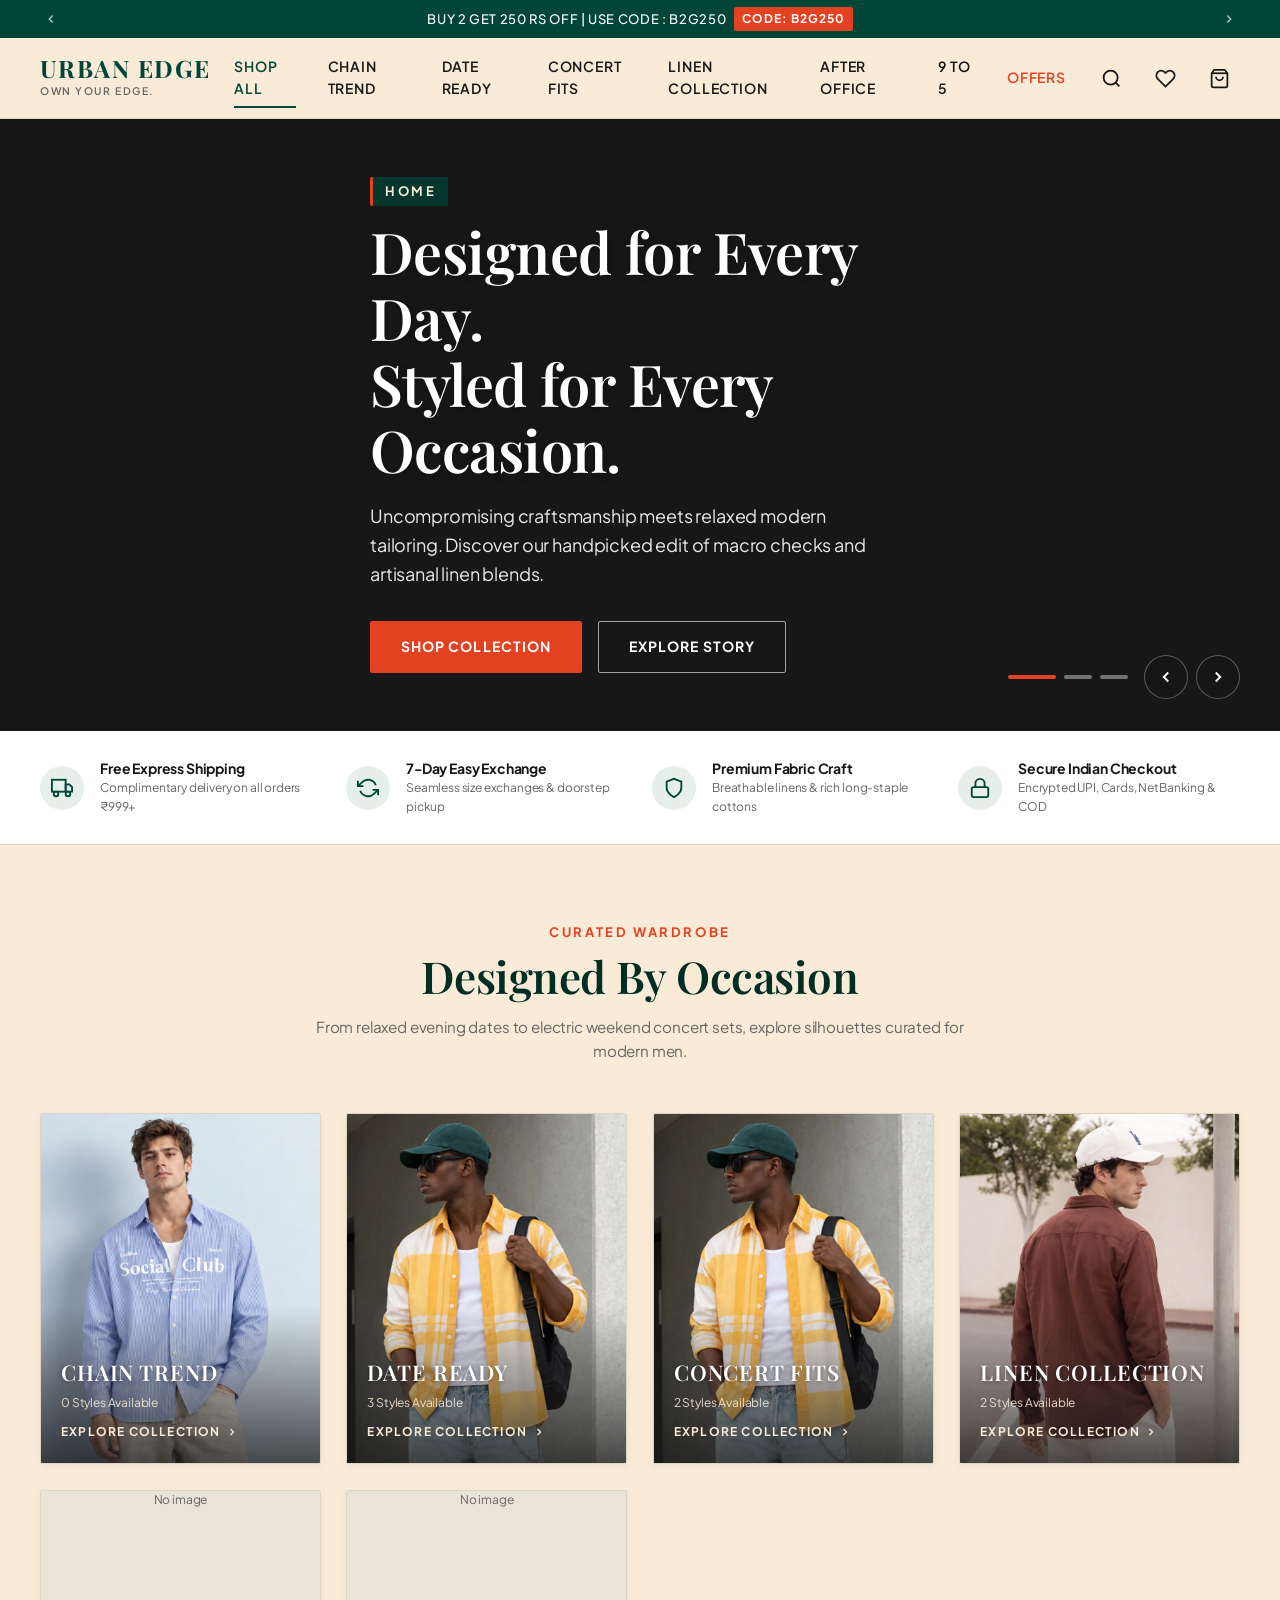
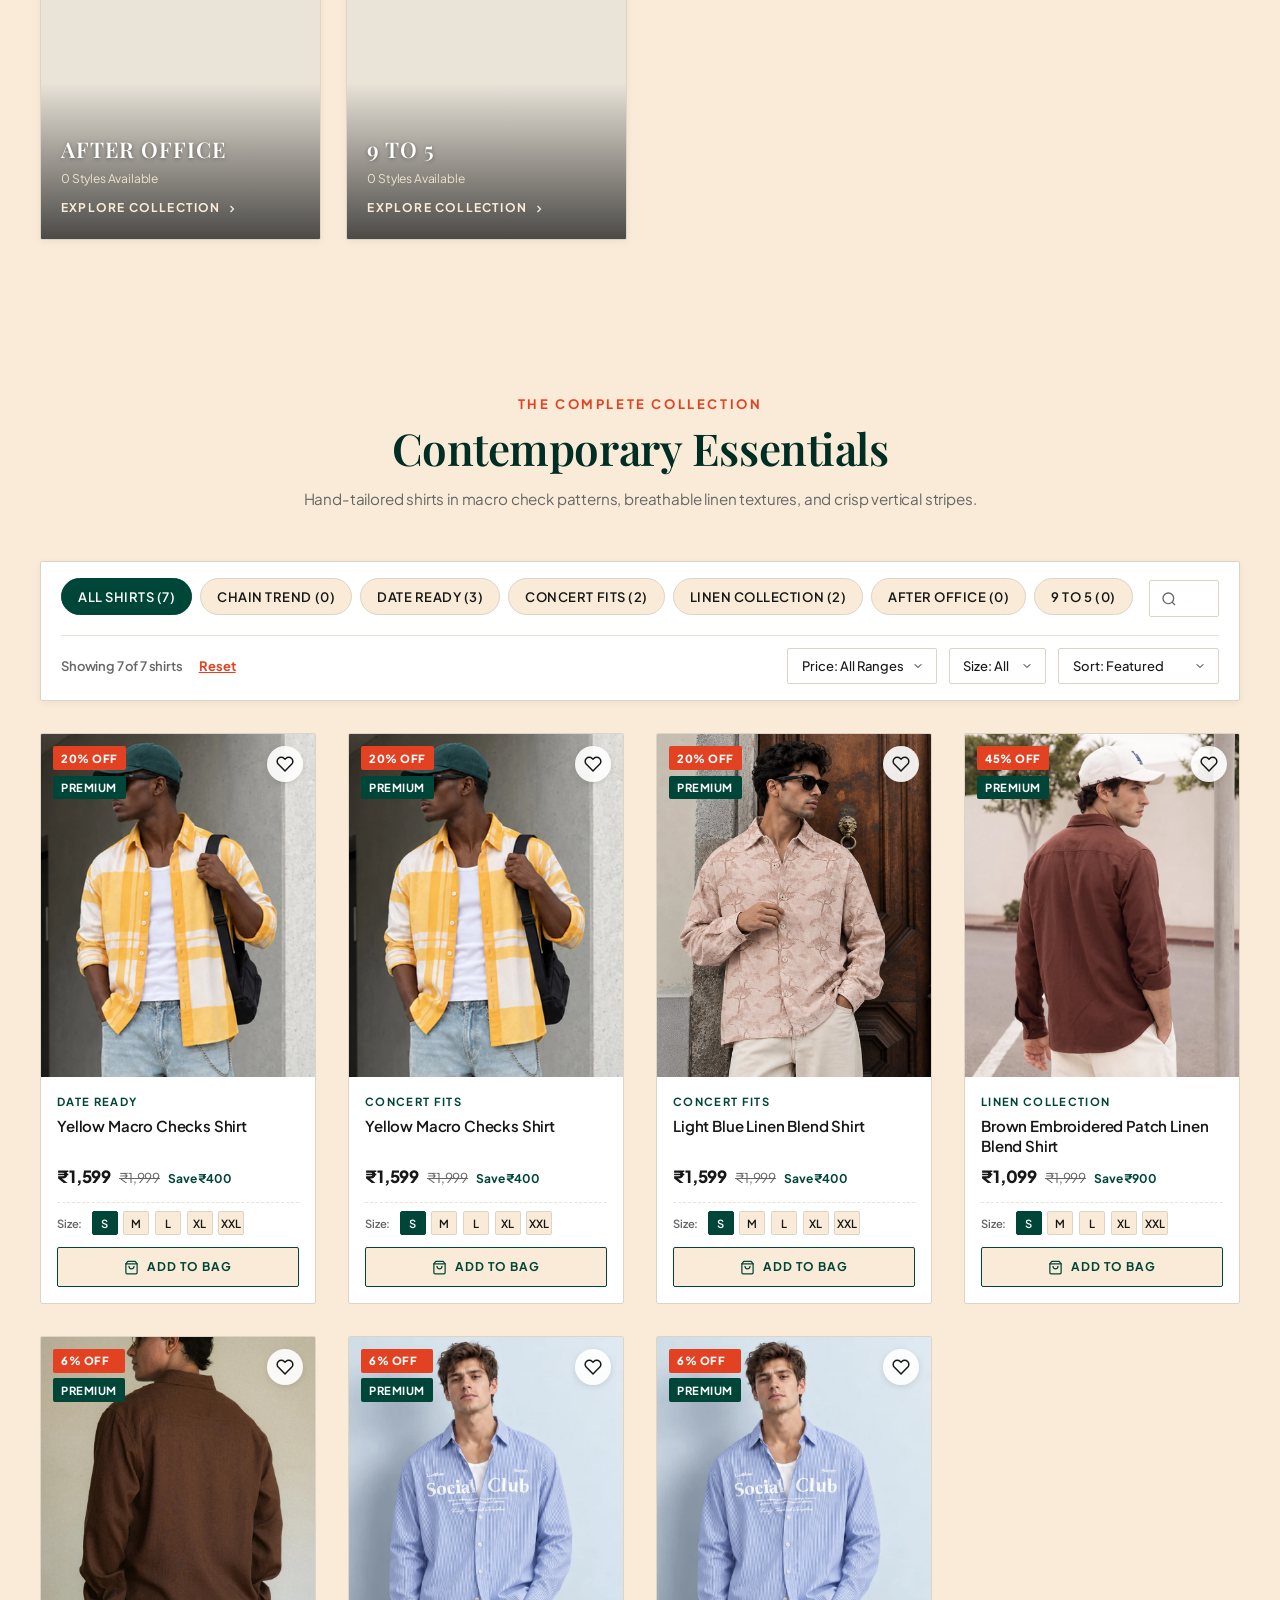
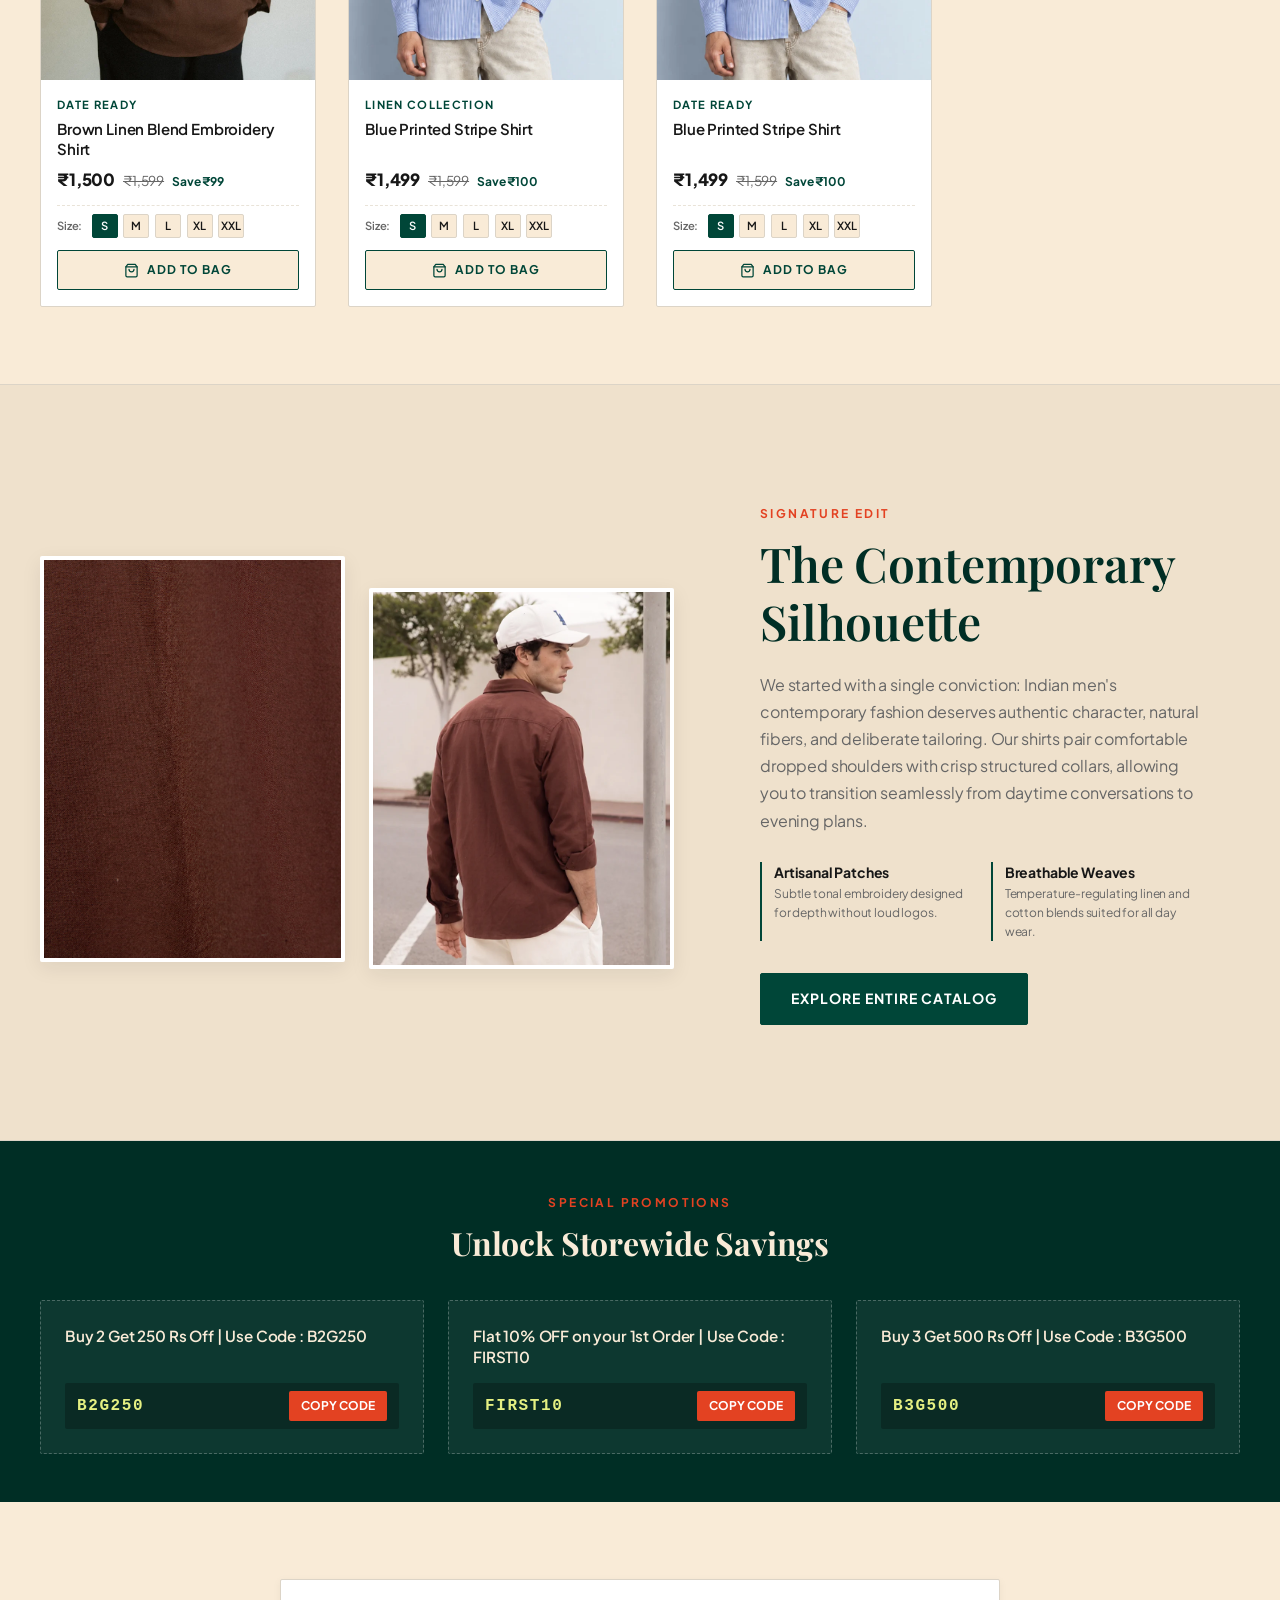
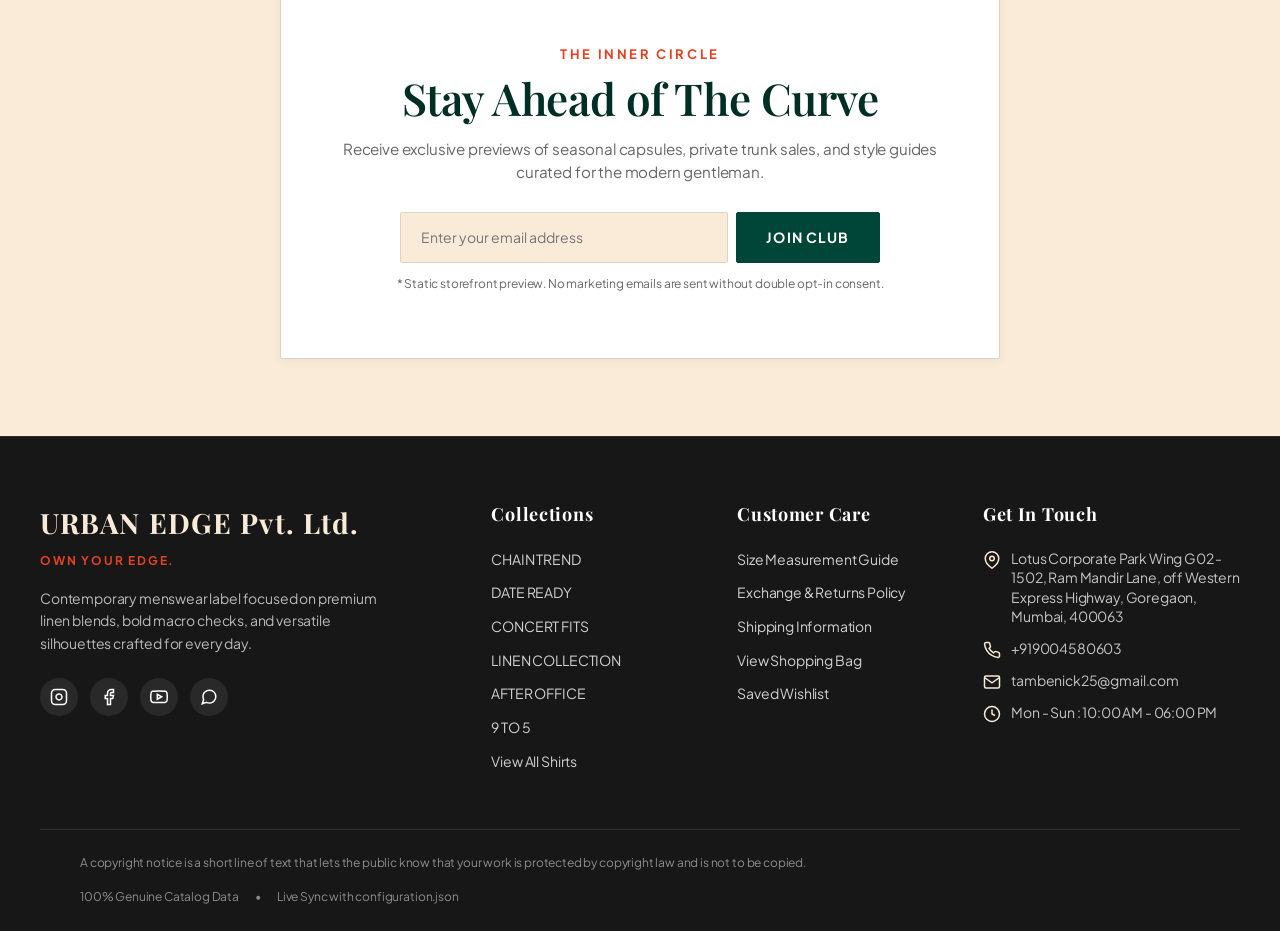
==== commit 2fb51631: "w" ====
--- a/index.html
+++ b/index.html
@@ -3,7 +3,7 @@
 <head>
   <meta charset="UTF-8" />
   <meta name="viewport" content="width=device-width, initial-scale=1.0" />
-  <meta name="description" content="URBAN EDGE — Contemporary Men's Fashion. Premium linen and macro check shirts designed for every day and styled for every occasion." />
+  <meta name="description" content="URBAN EDGE — Contemporary Men's Fashion. Premium linen and macro check shirts designed for every day." />
   <title>URBAN EDGE — Premium Men's Fashion</title>
   
   <!-- Favicon -->
@@ -20,7 +20,7 @@
 <body>
 
   <!-- ========================================================================
-       ANNOUNCEMENT BAR TICKER
+       ANNOUNCEMENT BAR TICKER (100% Dynamic from configuration.json)
        ======================================================================== -->
   <aside class="announcement-bar" aria-label="Offers Announcement">
     <div class="container">
@@ -28,25 +28,8 @@
         <svg width="14" height="14" viewBox="0 0 24 24" fill="none" stroke="currentColor" stroke-width="2.5" aria-hidden="true"><polyline points="15 18 9 12 15 6"></polyline></svg>
       </button>
 
-      <div class="announcement-slider">
-        <div class="announcement-item active">
-          <span>Flat 10% OFF on your 1st Order</span>
-          <button type="button" class="announcement-code-badge" data-copy-code="FIRST10" title="Click to copy code">
-            CODE: FIRST10
-          </button>
-        </div>
-        <div class="announcement-item">
-          <span>Buy 2 Get ₹250 OFF on Selected Fits</span>
-          <button type="button" class="announcement-code-badge" data-copy-code="B2G250" title="Click to copy code">
-            CODE: B2G250
-          </button>
-        </div>
-        <div class="announcement-item">
-          <span>Buy 3 Get ₹500 OFF Weekend Collection</span>
-          <button type="button" class="announcement-code-badge" data-copy-code="B3G500" title="Click to copy code">
-            CODE: B3G500
-          </button>
-        </div>
+      <div class="announcement-slider" id="announcementSlider">
+        <!-- Injected dynamically by renderDynamicAnnouncementBar() -->
       </div>
 
       <button type="button" class="announcement-nav-btn" id="announcementNext" aria-label="Next announcement">
@@ -56,7 +39,7 @@
   </aside>
 
   <!-- ========================================================================
-       NAVIGATION HEADER
+       NAVIGATION HEADER (100% Dynamic from configuration.json)
        ======================================================================== -->
   <header class="site-header">
     <div class="container">
@@ -70,23 +53,14 @@
           </svg>
         </button>
 
-        <!-- Brand Identity -->
-        <a href="index.html" class="brand-logo-wrap" aria-label="URBAN EDGE Home">
-          <img src="media/file1.png" alt="URBAN EDGE Logo" class="brand-logo-img" onerror="this.style.display='none'; document.getElementById('brandFallbackText').style.display='flex';" />
-          <div class="brand-fallback-text" id="brandFallbackText" style="display:none;">
-            <span class="brand-name">URBAN EDGE</span>
-            <span class="brand-tagline">Own Your Edge.</span>
-          </div>
+        <!-- Brand Identity (Rendered dynamically) -->
+        <a href="index.html" class="brand-logo-wrap" aria-label="Brand Home">
+          <!-- Injected dynamically by renderDynamicHeader() -->
         </a>
 
-        <!-- Desktop Navigation Categories -->
-        <nav class="desktop-nav" aria-label="Primary navigation">
-          <a href="#catalog" class="nav-link active">Shop All</a>
-          <a href="#catalog" class="nav-link" data-category-filter="DATE READY">Date Ready</a>
-          <a href="#catalog" class="nav-link" data-category-filter="CONCERT FITS">Concert Fits</a>
-          <a href="#catalog" class="nav-link" data-category-filter="LINEN COLLECTION">Linen Collection</a>
-          <a href="#catalog" class="nav-link" data-category-filter="CHAIN TREND">Chain Trend</a>
-          <a href="#offers" class="nav-link nav-link-sale">Offers</a>
+        <!-- Desktop Navigation (Rendered dynamically) -->
+        <nav class="desktop-nav" id="desktopNav" aria-label="Primary navigation">
+          <!-- Injected dynamically by renderDynamicHeader() -->
         </nav>
 
         <!-- Header Actions: Search, Wishlist, Bag -->
@@ -119,7 +93,7 @@
   </header>
 
   <!-- ========================================================================
-       MOBILE NAVIGATION OFF-CANVAS DRAWER
+       MOBILE NAVIGATION OFF-CANVAS DRAWER (100% Dynamic)
        ======================================================================== -->
   <div class="mobile-nav-backdrop" id="mobileNavBackdrop">
     <div class="mobile-nav-drawer" role="dialog" aria-modal="true" aria-label="Mobile Navigation">
@@ -134,43 +108,8 @@
       </div>
 
       <div class="mobile-drawer-body">
-        <ul class="mobile-menu-list">
-          <li class="mobile-menu-item">
-            <a href="#catalog" onclick="closeAllDrawers();">
-              Shop All Shirts
-              <svg width="14" height="14" viewBox="0 0 24 24" fill="none" stroke="currentColor" stroke-width="2" aria-hidden="true"><polyline points="9 18 15 12 9 6"></polyline></svg>
-            </a>
-          </li>
-          <li class="mobile-menu-item">
-            <a href="#catalog" data-category-filter="DATE READY" onclick="closeAllDrawers();">
-              Date Ready
-              <svg width="14" height="14" viewBox="0 0 24 24" fill="none" stroke="currentColor" stroke-width="2" aria-hidden="true"><polyline points="9 18 15 12 9 6"></polyline></svg>
-            </a>
-          </li>
-          <li class="mobile-menu-item">
-            <a href="#catalog" data-category-filter="CONCERT FITS" onclick="closeAllDrawers();">
-              Concert Fits
-              <svg width="14" height="14" viewBox="0 0 24 24" fill="none" stroke="currentColor" stroke-width="2" aria-hidden="true"><polyline points="9 18 15 12 9 6"></polyline></svg>
-            </a>
-          </li>
-          <li class="mobile-menu-item">
-            <a href="#catalog" data-category-filter="LINEN COLLECTION" onclick="closeAllDrawers();">
-              Linen Collection
-              <svg width="14" height="14" viewBox="0 0 24 24" fill="none" stroke="currentColor" stroke-width="2" aria-hidden="true"><polyline points="9 18 15 12 9 6"></polyline></svg>
-            </a>
-          </li>
-          <li class="mobile-menu-item">
-            <a href="#catalog" data-category-filter="CHAIN TREND" onclick="closeAllDrawers();">
-              Chain Trend
-              <svg width="14" height="14" viewBox="0 0 24 24" fill="none" stroke="currentColor" stroke-width="2" aria-hidden="true"><polyline points="9 18 15 12 9 6"></polyline></svg>
-            </a>
-          </li>
-          <li class="mobile-menu-item">
-            <a href="#offers" onclick="closeAllDrawers();" style="color: var(--color-vermilion);">
-              Promotions &amp; Coupons
-              <svg width="14" height="14" viewBox="0 0 24 24" fill="none" stroke="currentColor" stroke-width="2" aria-hidden="true"><polyline points="9 18 15 12 9 6"></polyline></svg>
-            </a>
-          </li>
+        <ul class="mobile-menu-list" id="mobileMenuList">
+          <!-- Injected dynamically by renderDynamicHeader() -->
         </ul>
 
         <div style="margin-top: auto; display: flex; flex-direction: column; gap: 0.75rem;">
@@ -183,14 +122,8 @@
         </div>
       </div>
 
-      <div class="mobile-drawer-footer">
-        <a href="tel:+919004580603" class="mobile-drawer-phone">
-          <svg width="16" height="16" viewBox="0 0 24 24" fill="none" stroke="currentColor" stroke-width="2" aria-hidden="true"><path d="M22 16.92v3a2 2 0 0 1-2.18 2 19.79 19.79 0 0 1-8.63-3.07 19.5 19.5 0 0 1-6-6 19.79 19.79 0 0 1-3.07-8.67A2 2 0 0 1 4.11 2h3a2 2 0 0 1 2 1.72 12.84 12.84 0 0 0 .7 2.81 2 2 0 0 1-.45 2.11L8.09 9.91a16 16 0 0 0 6 6l1.27-1.27a2 2 0 0 1 2.11-.45 12.84 12.84 0 0 0 2.81.7A2 2 0 0 1 22 16.92z"></path></svg>
-          Customer Support: +91 9004580603
-        </a>
-        <div style="font-size: 0.75rem; color: var(--color-charcoal-muted);">
-          Mon - Sun: 10:00 AM - 06:00 PM
-        </div>
+      <div class="mobile-drawer-footer" id="mobileDrawerFooter">
+        <!-- Injected dynamically from footer data -->
       </div>
     </div>
   </div>
@@ -198,85 +131,17 @@
   <main id="mainContent">
 
     <!-- ========================================================================
-         HERO SECTION CAROUSEL
+         HERO SECTION CAROUSEL (100% Dynamic from data.hero in configuration.json)
          ======================================================================== -->
     <section class="hero-section" aria-label="Seasonal Campaign Hero">
-      <div class="hero-slider-wrap">
-        
-        <!-- Slide 1 -->
-        <article class="hero-slide active">
-          <div class="hero-media-wrap">
-            <picture>
-              <source media="(max-width: 768px)" srcset="media/file3.jpg" />
-              <img src="media/file2.jpg" alt="Contemporary Men's Fashion Editorial" />
-            </picture>
-            <div class="hero-overlay-gradient"></div>
-          </div>
-          <div class="container hero-content">
-            <span class="hero-pretitle">The New Narrative</span>
-            <h1 class="hero-title">Designed for Every Day.<br />Styled for Every Occasion.</h1>
-            <p class="hero-description">
-              Uncompromising craftsmanship meets relaxed modern tailoring. Discover our handpicked edit of macro checks and artisanal linen blends.
-            </p>
-            <div class="hero-cta-group">
-              <a href="#catalog" class="btn btn-vermilion">Shop Collection</a>
-              <a href="#editorial" class="btn btn-outline-light">Explore Story</a>
-            </div>
-          </div>
-        </article>
-
-        <!-- Slide 2 -->
-        <article class="hero-slide">
-          <div class="hero-media-wrap">
-            <picture>
-              <source media="(max-width: 768px)" srcset="media/file5.jpg" />
-              <img src="media/file4.jpg" alt="Artisanal Linen & Checks Campaign" />
-            </picture>
-            <div class="hero-overlay-gradient"></div>
-          </div>
-          <div class="container hero-content">
-            <span class="hero-pretitle">Signature Linen Blend</span>
-            <h2 class="hero-title">Breathe In Quality.<br />Exude Quiet Confidence.</h2>
-            <p class="hero-description">
-              Engineered with breathable natural textures and contemporary silhouettes crafted for effortless all-day wear.
-            </p>
-            <div class="hero-cta-group">
-              <a href="#catalog" class="btn btn-primary" data-category-filter="LINEN COLLECTION">Discover Linen</a>
-              <a href="#offers" class="btn btn-outline-light">View Launch Offers</a>
-            </div>
-          </div>
-        </article>
-
-        <!-- Slide 3 -->
-        <article class="hero-slide">
-          <div class="hero-media-wrap">
-            <picture>
-              <source media="(max-width: 768px)" srcset="media/file7.jpg" />
-              <img src="media/file6.jpg" alt="Concert Fits & Macro Checks Showcase" />
-            </picture>
-            <div class="hero-overlay-gradient"></div>
-          </div>
-          <div class="container hero-content">
-            <span class="hero-pretitle">Weekend & Evening Statement</span>
-            <h2 class="hero-title">Elevate Your Presence.<br />Own Your Edge.</h2>
-            <p class="hero-description">
-              Statement check motifs and sharp tailoring designed to stand out wherever the night takes you.
-            </p>
-            <div class="hero-cta-group">
-              <a href="#catalog" class="btn btn-vermilion" data-category-filter="CONCERT FITS">Shop Concert Fits</a>
-              <a href="#catalog" class="btn btn-outline-light">View All Shirts</a>
-            </div>
-          </div>
-        </article>
-
-      </div>
-
-      <!-- Controls & Indicators -->
+      <div class="hero-slider-wrap" id="heroSliderWrap">
+        <!-- Injected dynamically by renderDynamicHeroSlider() -->
+      </div>
+
+      <!-- Controls & Indicators (Dynamically sized to hero array length) -->
       <div class="hero-controls">
-        <div class="hero-indicators">
-          <button type="button" class="hero-indicator-dot active" data-slide-index="0" aria-label="Go to slide 1"></button>
-          <button type="button" class="hero-indicator-dot" data-slide-index="1" aria-label="Go to slide 2"></button>
-          <button type="button" class="hero-indicator-dot" data-slide-index="2" aria-label="Go to slide 3"></button>
+        <div class="hero-indicators" id="heroIndicators">
+          <!-- Injected dynamically -->
         </div>
         <div style="display: flex; gap: 0.5rem;">
           <button type="button" class="hero-arrow-btn" id="heroPrevBtn" aria-label="Previous slide">
@@ -299,7 +164,7 @@
             <div class="trust-icon-box">
               <svg viewBox="0 0 24 24" fill="none" stroke="currentColor" stroke-width="2" aria-hidden="true">
                 <rect x="1" y="3" width="15" height="13"></rect>
-                <polygon points="16 8 20 8 23 11 23 16 16 16 16 8"></polygon>
+                <polygon points="16 8 20 8 23 11 23 16 16 16 8"></polygon>
                 <circle cx="5.5" cy="18.5" r="2.5"></circle>
                 <circle cx="18.5" cy="18.5" r="2.5"></circle>
               </svg>
@@ -353,7 +218,7 @@
     </section>
 
     <!-- ========================================================================
-         CURATED CATEGORIES SECTION
+         CURATED CATEGORIES SECTION (100% Dynamic from data.categories)
          ======================================================================== -->
     <section class="section categories-section" aria-label="Curated Categories">
       <div class="container">
@@ -364,13 +229,13 @@
         </div>
 
         <div class="categories-grid" id="categoriesGrid">
-          <!-- Populated dynamically by app.js from ProductStore -->
+          <!-- Injected dynamically by renderDynamicCategories() -->
         </div>
       </div>
     </section>
 
     <!-- ========================================================================
-         MAIN PRODUCT CATALOG & DISCOVERY
+         MAIN PRODUCT CATALOG & DISCOVERY (100% Dynamic from data.subpages)
          ======================================================================== -->
     <section class="section catalog-section" id="catalog" aria-label="Product Catalog">
       <div class="container">
@@ -380,15 +245,11 @@
           <p class="section-desc">Hand-tailored shirts in macro check patterns, breathable linen textures, and crisp vertical stripes.</p>
         </div>
 
-        <!-- Catalog Toolbar: Filters, Search & Sorting -->
+        <!-- Catalog Toolbar: Dynamic Filters, Search & Sorting -->
         <div class="catalog-toolbar">
           <div class="toolbar-top-row">
-            <div class="category-filter-pills" role="tablist" aria-label="Filter by Category">
-              <button type="button" class="filter-pill active" data-category="all">All Shirts</button>
-              <button type="button" class="filter-pill" data-category="DATE READY">Date Ready</button>
-              <button type="button" class="filter-pill" data-category="CONCERT FITS">Concert Fits</button>
-              <button type="button" class="filter-pill" data-category="LINEN COLLECTION">Linen Collection</button>
-              <button type="button" class="filter-pill" data-category="CHAIN TREND">Chain Trend</button>
+            <div class="category-filter-pills" id="categoryFilterPills" role="tablist" aria-label="Filter by Category">
+              <!-- Injected dynamically by renderDynamicCatalogFilters() -->
             </div>
 
             <div class="search-inline-wrap">
@@ -409,19 +270,11 @@
 
             <div class="filter-group">
               <select id="catalogPriceSelect" class="filter-select" aria-label="Filter by max price">
-                <option value="all">Price: All Ranges</option>
-                <option value="1200">Under ₹1,200</option>
-                <option value="1500">Under ₹1,500</option>
-                <option value="1600">Under ₹1,600</option>
+                <!-- Injected dynamically based on actual catalog min/max -->
               </select>
 
               <select id="catalogSizeSelect" class="filter-select" aria-label="Filter by size">
-                <option value="all">Size: All</option>
-                <option value="S">Size S</option>
-                <option value="M">Size M</option>
-                <option value="L">Size L</option>
-                <option value="XL">Size XL</option>
-                <option value="XXL">Size XXL</option>
+                <!-- Injected dynamically based on actual available sizes -->
               </select>
 
               <select id="catalogSortSelect" class="filter-select" aria-label="Sort products">
@@ -435,9 +288,9 @@
           </div>
         </div>
 
-        <!-- Products Grid Container -->
+        <!-- Products Grid Container (Zero hardcoded counts) -->
         <div class="products-grid" id="productsGrid">
-          <!-- Rendered dynamically by app.js -->
+          <!-- Injected dynamically by renderCatalogGrid() -->
         </div>
       </div>
     </section>
@@ -450,18 +303,18 @@
         <div class="editorial-grid">
           <div class="editorial-gallery">
             <div class="editorial-img-large">
-              <img src="media/file22.jpg" alt="Brown embroidered patch shirt craftsmanship" loading="lazy" />
+              <img src="media/file22.jpg" alt="Artisanal craftmanship" loading="lazy" />
             </div>
             <div class="editorial-img-small">
-              <img src="media/file18.webp" alt="Linen blend collection detail" loading="lazy" />
+              <img src="media/file18.webp" alt="Linen collection silhouette" loading="lazy" />
             </div>
           </div>
 
           <div class="editorial-content">
-            <span class="editorial-badge">Autumn / Winter Edit</span>
+            <span class="editorial-badge">Signature Edit</span>
             <h2 class="editorial-heading">The Contemporary Silhouette</h2>
             <p class="editorial-text">
-              We started with a single conviction: Indian men's contemporary fashion deserves authentic character, natural fibers, and deliberate tailoring. Our shirts pair comfortable dropped shoulders with crisp structured collars, allowing you to transition seamlessly from boardroom conversations to rooftop concerts.
+              We started with a single conviction: Indian men's contemporary fashion deserves authentic character, natural fibers, and deliberate tailoring. Our shirts pair comfortable dropped shoulders with crisp structured collars, allowing you to transition seamlessly from daytime conversations to evening plans.
             </p>
             
             <div class="editorial-features">
@@ -471,12 +324,12 @@
               </div>
               <div class="editorial-feature-item">
                 <div class="feature-title">Breathable Weaves</div>
-                <div class="feature-desc">Temperature-regulating linen and cotton blends suited for our climate.</div>
+                <div class="feature-desc">Temperature-regulating linen and cotton blends suited for all day wear.</div>
               </div>
             </div>
 
-            <a href="#catalog" class="btn btn-primary" data-category-filter="LINEN COLLECTION">
-              Explore The Linen Edit
+            <a href="#catalog" class="btn btn-primary" data-category-filter="all">
+              Explore Entire Catalog
             </a>
           </div>
         </div>
@@ -484,7 +337,7 @@
     </section>
 
     <!-- ========================================================================
-         OFFERS & PROMO CODES BANNER
+         OFFERS & PROMO CODES BANNER (100% Dynamic from data.news in configuration.json)
          ======================================================================== -->
     <section class="offers-strip" id="offers" aria-label="Active Offers and Promo Codes">
       <div class="container">
@@ -493,30 +346,8 @@
           <h2 style="font-family: var(--font-serif); font-size: 2rem; color: var(--color-warm-ivory); margin-top: 0.25rem;">Unlock Storewide Savings</h2>
         </div>
 
-        <div class="offers-grid">
-          <div class="offer-card">
-            <div class="offer-headline">Flat 10% OFF on your very first order across all shirts.</div>
-            <div class="offer-code-row">
-              <span class="offer-code-text">FIRST10</span>
-              <button type="button" class="btn-copy-code" data-copy-code="FIRST10">Copy Code</button>
-            </div>
-          </div>
-
-          <div class="offer-card">
-            <div class="offer-headline">Buy 2 Get ₹250 OFF — automatic savings applied at checkout.</div>
-            <div class="offer-code-row">
-              <span class="offer-code-text">B2G250</span>
-              <button type="button" class="btn-copy-code" data-copy-code="B2G250">Copy Code</button>
-            </div>
-          </div>
-
-          <div class="offer-card">
-            <div class="offer-headline">Buy 3 Get ₹500 OFF — build your capsule collection today.</div>
-            <div class="offer-code-row">
-              <span class="offer-code-text">B3G500</span>
-              <button type="button" class="btn-copy-code" data-copy-code="B3G500">Copy Code</button>
-            </div>
-          </div>
+        <div class="offers-grid" id="offersGrid">
+          <!-- Injected dynamically by renderDynamicOffers() -->
         </div>
       </div>
     </section>
@@ -537,7 +368,7 @@
           </form>
 
           <p class="newsletter-disclaimer">
-            * Static storefront preview. No real emails are distributed without double opt-in consent.
+            * Static storefront preview. No marketing emails are sent without double opt-in consent.
           </p>
         </div>
       </div>
@@ -546,43 +377,21 @@
   </main>
 
   <!-- ========================================================================
-       FOOTER
+       FOOTER (100% Dynamic from data.footer and data.brand in configuration.json)
        ======================================================================== -->
   <footer class="site-footer">
     <div class="container">
       <div class="footer-grid">
-        <!-- Col 1: Brand -->
-        <div class="footer-col-brand">
-          <h3 class="footer-brand-name">URBAN EDGE</h3>
-          <div class="footer-brand-tagline">Own Your Edge.</div>
-          <p class="footer-bio">
-            URBAN EDGE Pvt. Ltd. is a contemporary Indian menswear label focused on premium linen blends, bold macro checks, and versatile silhouettes crafted for every day.
-          </p>
-          <div class="footer-social-links">
-            <a href="https://www.instagram.com/powerlookofficial" target="_blank" rel="noopener noreferrer" class="social-icon-btn" aria-label="Instagram">
-              <svg width="18" height="18" viewBox="0 0 24 24" fill="none" stroke="currentColor" stroke-width="2" aria-hidden="true"><rect x="2" y="2" width="20" height="20" rx="5" ry="5"></rect><path d="M16 11.37A4 4 0 1 1 12.63 8 4 4 0 0 1 16 11.37z"></path><line x1="17.5" y1="6.5" x2="17.51" y2="6.5"></line></svg>
-            </a>
-            <a href="https://www.facebook.com/powerlookofficial" target="_blank" rel="noopener noreferrer" class="social-icon-btn" aria-label="Facebook">
-              <svg width="18" height="18" viewBox="0 0 24 24" fill="none" stroke="currentColor" stroke-width="2" aria-hidden="true"><path d="M18 2h-3a5 5 0 0 0-5 5v3H7v4h3v8h4v-8h3l1-4h-4V7a1 1 0 0 1 1-1h3z"></path></svg>
-            </a>
-            <a href="https://www.youtube.com/@powerlook6252" target="_blank" rel="noopener noreferrer" class="social-icon-btn" aria-label="YouTube">
-              <svg width="18" height="18" viewBox="0 0 24 24" fill="none" stroke="currentColor" stroke-width="2" aria-hidden="true"><path d="M22.54 6.42a2.78 2.78 0 0 0-1.94-2C18.88 4 12 4 12 4s-6.88 0-8.6.46a2.78 2.78 0 0 0-1.94 2A29 29 0 0 0 1 11.75a29 29 0 0 0 .46 5.33A2.78 2.78 0 0 0 3.4 19c1.72.46 8.6.46 8.6.46s6.88 0 8.6-.46a2.78 2.78 0 0 0 1.94-2 29 29 0 0 0 .46-5.25 29 29 0 0 0-.46-5.33z"></path><polygon points="9.75 15.02 15.5 11.75 9.75 8.48 9.75 15.02"></polygon></svg>
-            </a>
-            <a href="https://wa.me/919004580603" target="_blank" rel="noopener noreferrer" class="social-icon-btn" aria-label="WhatsApp">
-              <svg width="18" height="18" viewBox="0 0 24 24" fill="none" stroke="currentColor" stroke-width="2" aria-hidden="true"><path d="M21 11.5a8.38 8.38 0 0 1-.9 3.8 8.5 8.5 0 0 1-7.6 4.7 8.38 8.38 0 0 1-3.8-.9L3 21l1.9-5.7a8.38 8.38 0 0 1-.9-3.8 8.5 8.5 0 0 1 4.7-7.6 8.38 8.38 0 0 1 3.8-.9h.5a8.48 8.48 0 0 1 8 8v.5z"></path></svg>
-            </a>
-          </div>
-        </div>
-
-        <!-- Col 2: Categories -->
+        <!-- Col 1: Brand (Dynamic) -->
+        <div class="footer-col-brand" id="footerBrandCol">
+          <!-- Injected dynamically -->
+        </div>
+
+        <!-- Col 2: Categories (Dynamic) -->
         <div>
           <h4 class="footer-col-title">Collections</h4>
-          <ul class="footer-links-list">
-            <li><a href="#catalog" data-category-filter="DATE READY">Date Ready Edit</a></li>
-            <li><a href="#catalog" data-category-filter="CONCERT FITS">Concert Fits</a></li>
-            <li><a href="#catalog" data-category-filter="LINEN COLLECTION">Linen Collection</a></li>
-            <li><a href="#catalog" data-category-filter="CHAIN TREND">Chain Trend</a></li>
-            <li><a href="#catalog">View All Shirts</a></li>
+          <ul class="footer-links-list" id="footerCategoryLinks">
+            <!-- Injected dynamically -->
           </ul>
         </div>
 
@@ -598,37 +407,24 @@
           </ul>
         </div>
 
-        <!-- Col 4: Corporate & Contact -->
+        <!-- Col 4: Corporate & Contact (Dynamic) -->
         <div>
           <h4 class="footer-col-title">Get In Touch</h4>
-          <div class="footer-contact-info">
-            <div class="footer-contact-item">
-              <svg width="18" height="18" viewBox="0 0 24 24" fill="none" stroke="currentColor" stroke-width="2" aria-hidden="true"><path d="M21 10c0 7-9 13-9 13s-9-6-9-13a9 9 0 0 1 18 0z"></path><circle cx="12" cy="10" r="3"></circle></svg>
-              <span>Lotus Corporate Park Wing G02 - 1502, Ram Mandir Lane, Goregaon, Mumbai, 400063</span>
-            </div>
-            <div class="footer-contact-item">
-              <svg width="18" height="18" viewBox="0 0 24 24" fill="none" stroke="currentColor" stroke-width="2" aria-hidden="true"><path d="M22 16.92v3a2 2 0 0 1-2.18 2 19.79 19.79 0 0 1-8.63-3.07 19.5 19.5 0 0 1-6-6 19.79 19.79 0 0 1-3.07-8.67A2 2 0 0 1 4.11 2h3a2 2 0 0 1 2 1.72 12.84 12.84 0 0 0 .7 2.81 2 2 0 0 1-.45 2.11L8.09 9.91a16 16 0 0 0 6 6l1.27-1.27a2 2 0 0 1 2.11-.45 12.84 12.84 0 0 0 2.81.7A2 2 0 0 1 22 16.92z"></path></svg>
-              <a href="tel:+919004580603">+91 9004580603</a>
-            </div>
-            <div class="footer-contact-item">
-              <svg width="18" height="18" viewBox="0 0 24 24" fill="none" stroke="currentColor" stroke-width="2" aria-hidden="true"><path d="M4 4h16c1.1 0 2 .9 2 2v12c0 1.1-.9 2-2 2H4c-1.1 0-2-.9-2-2V6c0-1.1.9-2 2-2z"></path><polyline points="22,6 12,13 2,6"></polyline></svg>
-              <a href="mailto:tambenick25@gmail.com">tambenick25@gmail.com</a>
-            </div>
-            <div class="footer-contact-item">
-              <svg width="18" height="18" viewBox="0 0 24 24" fill="none" stroke="currentColor" stroke-width="2" aria-hidden="true"><circle cx="12" cy="12" r="10"></circle><polyline points="12 6 12 12 16 14"></polyline></svg>
-              <span>Mon - Sun : 10:00 AM - 06:00 PM</span>
-            </div>
+          <div class="footer-contact-info" id="footerContactInfo">
+            <!-- Injected dynamically -->
           </div>
         </div>
       </div>
 
       <div class="footer-bottom">
         <div class="container">
-          <div>&copy; 2026 URBAN EDGE Pvt. Ltd. All rights reserved. Built for static deployment on GitHub Pages.</div>
+          <div id="footerCopyrightNotice">
+            <!-- Injected dynamically -->
+          </div>
           <div style="display: flex; gap: 1rem;">
             <span>100% Genuine Catalog Data</span>
             <span>•</span>
-            <span>Secure Indian Retail Handoff</span>
+            <span>Live Sync with configuration.json</span>
           </div>
         </div>
       </div>
@@ -731,7 +527,7 @@
         </table>
         
         <div style="margin-top: 1.5rem; font-size: 0.8125rem; color: var(--color-charcoal-muted); line-height: 1.6;">
-          <strong>How to measure:</strong> Measure around the fullest part of your chest with a soft measuring tape held horizontal. If you prefer a more tailored fit, choose true-to-size; for an oversized silhouette, size up.
+          <strong>How to measure:</strong> Measure around the fullest part of your chest with a soft measuring tape held horizontal.
         </div>
       </div>
     </div>
@@ -748,7 +544,7 @@
       <div style="padding: 1.5rem 1.5rem 0.5rem;">
         <h3 style="font-family: var(--font-serif); font-size: 1.35rem; margin-bottom: 1rem;">Search Catalog</h3>
         <div style="position: relative; display: flex; align-items: center;">
-          <input type="text" id="liveSearchInput" placeholder="Type a style, color or pattern (e.g. linen, check, blue)..." style="width: 100%; padding: 0.85rem 1rem 0.85rem 2.5rem; font-size: 0.95rem; border: 1px solid var(--color-neutral-border); border-radius: 4px; background: var(--color-warm-ivory);" />
+          <input type="text" id="liveSearchInput" placeholder="Type a style, color or pattern..." style="width: 100%; padding: 0.85rem 1rem 0.85rem 2.5rem; font-size: 0.95rem; border: 1px solid var(--color-neutral-border); border-radius: 4px; background: var(--color-warm-ivory);" />
           <svg style="position: absolute; left: 0.85rem; width: 18px; height: 18px; color: var(--color-charcoal-muted);" viewBox="0 0 24 24" fill="none" stroke="currentColor" stroke-width="2" aria-hidden="true"><circle cx="11" cy="11" r="8"></circle><line x1="21" y1="21" x2="16.65" y2="16.65"></line></svg>
         </div>
       </div>
@@ -770,7 +566,6 @@
         <h3 style="font-family: var(--font-serif); font-size: 1.6rem; margin-bottom: 0.25rem; color: var(--color-charcoal);">Express Shipping &amp; Payment</h3>
         <p style="font-size: 0.85rem; color: var(--color-charcoal-muted); margin-bottom: 1.5rem;">Complete your delivery details for express dispatch across India.</p>
 
-        <!-- Order Summary Box -->
         <div id="checkoutOrderSummary" style="background: var(--color-ivory-light); border: 1px solid var(--color-neutral-border); padding: 1rem 1.25rem; border-radius: 4px; margin-bottom: 1.5rem;">
           <!-- Dynamically populated -->
         </div>
@@ -841,8 +636,7 @@
     </div>
   </div>
 
-  <!-- Scripts -->
-  <script src="js/config-fallback.js"></script>
+  <!-- Dynamic Application Scripts -->
   <script src="js/products.js"></script>
   <script src="js/cart.js"></script>
   <script src="js/wishlist.js"></script>
--- a/css/styles.css
+++ b/css/styles.css
@@ -0,0 +1,2862 @@
+/* ==========================================================================
+   URBAN EDGE — LUXURY MEN'S FASHION E-COMMERCE DESIGN SYSTEM
+   Color Direction: Warm Ivory, Emerald Green, Vermilion Red, Charcoal Black
+   ========================================================================== */
+
+:root {
+  /* Brand Palette */
+  --color-warm-ivory: #F9EBD7;
+  --color-ivory-light: #FDF9F2;
+  --color-ivory-dark: #EFE1CC;
+  --color-emerald: #004638;
+  --color-emerald-dark: #002E25;
+  --color-emerald-light: #0A6351;
+  --color-emerald-subtle: #E6EFEA;
+  --color-vermilion: #E34222;
+  --color-vermilion-hover: #C53316;
+  --color-vermilion-subtle: #FBECE8;
+  --color-charcoal: #171717;
+  --color-charcoal-light: #2C2C2C;
+  --color-charcoal-muted: #666666;
+  --color-pure-white: #FFFFFF;
+  --color-soft-neutral: #E9E3D8;
+  --color-neutral-border: #DCD4C7;
+  
+  /* Minor Accents */
+  --color-lavender: #EFEAF8;
+  --color-chartreuse: #E5F082;
+  
+  /* Typography */
+  --font-serif: 'Playfair Display', 'Cinzel', Georgia, 'Times New Roman', serif;
+  --font-sans: 'Plus Jakarta Sans', -apple-system, BlinkMacSystemFont, 'Segoe UI', Roboto, Helvetica, Arial, sans-serif;
+  
+  /* Elevation & Shadows */
+  --shadow-sm: 0 2px 8px rgba(23, 23, 23, 0.05);
+  --shadow-md: 0 6px 20px rgba(23, 23, 23, 0.08);
+  --shadow-lg: 0 12px 36px rgba(23, 23, 23, 0.12);
+  --shadow-drawer: -4px 0 24px rgba(0, 0, 0, 0.15);
+  
+  /* Transitions */
+  --transition-fast: 0.18s cubic-bezier(0.2, 0, 0, 1);
+  --transition-smooth: 0.3s cubic-bezier(0.25, 0.8, 0.25, 1);
+  --transition-slow: 0.5s cubic-bezier(0.16, 1, 0.3, 1);
+  
+  /* Layout Dimensions */
+  --header-height: 80px;
+  --announcement-height: 38px;
+  --container-max: 1360px;
+  --border-radius-xs: 2px;
+  --border-radius-sm: 4px;
+  --border-radius-md: 8px;
+}
+
+/* ==========================================================================
+   RESET & BASE STYLES
+   ========================================================================== */
+
+*, *::before, *::after {
+  box-sizing: border-box;
+  margin: 0;
+  padding: 0;
+}
+
+html {
+  font-size: 16px;
+  scroll-behavior: smooth;
+  -webkit-text-size-adjust: 100%;
+}
+
+body {
+  font-family: var(--font-sans);
+  background-color: var(--color-warm-ivory);
+  color: var(--color-charcoal);
+  line-height: 1.55;
+  letter-spacing: -0.01em;
+  overflow-x: hidden;
+  min-height: 100vh;
+  display: flex;
+  flex-direction: column;
+}
+
+/* Accessible hidden element */
+.sr-only {
+  position: absolute;
+  width: 1px;
+  height: 1px;
+  padding: 0;
+  margin: -1px;
+  overflow: hidden;
+  clip: rect(0, 0, 0, 0);
+  white-space: nowrap;
+  border: 0;
+}
+
+img, picture, svg, video {
+  display: block;
+  max-width: 100%;
+}
+
+button, input, select, textarea {
+  font: inherit;
+  color: inherit;
+}
+
+button {
+  cursor: pointer;
+  border: none;
+  background: none;
+}
+
+a {
+  color: inherit;
+  text-decoration: none;
+  transition: color var(--transition-fast);
+}
+
+ul, ol {
+  list-style: none;
+}
+
+/* Focus styles for accessibility */
+:focus-visible {
+  outline: 2px solid var(--color-emerald);
+  outline-offset: 3px;
+}
+
+/* Page container */
+.container {
+  width: 100%;
+  max-width: var(--container-max);
+  margin-left: auto;
+  margin-right: auto;
+  padding-left: clamp(1rem, 4vw, 2.5rem);
+  padding-right: clamp(1rem, 4vw, 2.5rem);
+}
+
+/* Main Content Wrapper */
+main {
+  flex: 1 0 auto;
+}
+
+/* ==========================================================================
+   ANNOUNCEMENT BAR
+   ========================================================================== */
+
+.announcement-bar {
+  background-color: var(--color-emerald);
+  color: var(--color-pure-white);
+  height: var(--announcement-height);
+  font-size: 0.8125rem;
+  letter-spacing: 0.05em;
+  text-transform: uppercase;
+  font-weight: 500;
+  position: relative;
+  z-index: 100;
+  overflow: hidden;
+  display: flex;
+  align-items: center;
+  justify-content: center;
+}
+
+.announcement-bar .container {
+  display: flex;
+  align-items: center;
+  justify-content: space-between;
+  width: 100%;
+}
+
+.announcement-slider {
+  display: flex;
+  align-items: center;
+  justify-content: center;
+  flex: 1;
+  text-align: center;
+  position: relative;
+  height: 100%;
+}
+
+.announcement-item {
+  display: inline-flex;
+  align-items: center;
+  gap: 0.5rem;
+  opacity: 0;
+  transform: translateY(8px);
+  position: absolute;
+  pointer-events: none;
+  transition: opacity 0.4s ease, transform 0.4s ease;
+  white-space: nowrap;
+}
+
+.announcement-item.active {
+  opacity: 1;
+  transform: translateY(0);
+  position: relative;
+  pointer-events: auto;
+}
+
+.announcement-code-badge {
+  background: var(--color-vermilion);
+  color: var(--color-pure-white);
+  padding: 0.15rem 0.5rem;
+  border-radius: var(--border-radius-xs);
+  font-size: 0.75rem;
+  font-weight: 700;
+  letter-spacing: 0.08em;
+  cursor: pointer;
+  display: inline-flex;
+  align-items: center;
+  gap: 0.25rem;
+  transition: transform var(--transition-fast), background-color var(--transition-fast);
+}
+
+.announcement-code-badge:hover {
+  background: #ff5533;
+  transform: scale(1.05);
+}
+
+.announcement-nav-btn {
+  color: rgba(255, 255, 255, 0.7);
+  display: flex;
+  align-items: center;
+  justify-content: center;
+  padding: 0.25rem;
+  transition: color var(--transition-fast);
+}
+
+.announcement-nav-btn:hover {
+  color: var(--color-pure-white);
+}
+
+/* ==========================================================================
+   NAVIGATION HEADER
+   ========================================================================== */
+
+.site-header {
+  background-color: var(--color-warm-ivory);
+  border-bottom: 1px solid var(--color-neutral-border);
+  position: sticky;
+  top: 0;
+  z-index: 90;
+  transition: background-color var(--transition-smooth), box-shadow var(--transition-smooth), transform var(--transition-smooth);
+}
+
+.site-header.scrolled {
+  background-color: rgba(249, 235, 215, 0.96);
+  backdrop-filter: blur(12px);
+  -webkit-backdrop-filter: blur(12px);
+  box-shadow: 0 4px 20px rgba(23, 23, 23, 0.06);
+}
+
+.header-inner {
+  height: var(--header-height);
+  display: flex;
+  align-items: center;
+  justify-content: space-between;
+  gap: 1.5rem;
+}
+
+/* Brand Logo */
+.brand-logo-wrap {
+  display: flex;
+  align-items: center;
+  text-decoration: none;
+  gap: 0.75rem;
+  flex-shrink: 0;
+}
+
+.brand-logo-img {
+  height: 48px;
+  width: auto;
+  max-width: 170px;
+  object-fit: contain;
+  transition: transform var(--transition-fast);
+}
+
+.brand-fallback-text {
+  display: flex;
+  flex-direction: column;
+}
+
+.brand-name {
+  font-family: var(--font-serif);
+  font-size: 1.5rem;
+  font-weight: 700;
+  letter-spacing: 0.06em;
+  color: var(--color-emerald);
+  line-height: 1;
+}
+
+.brand-tagline {
+  font-size: 0.65rem;
+  letter-spacing: 0.15em;
+  text-transform: uppercase;
+  color: var(--color-charcoal-muted);
+  font-weight: 600;
+  margin-top: 3px;
+}
+
+/* Desktop Navigation */
+.desktop-nav {
+  display: none;
+}
+
+@media (min-width: 992px) {
+  .desktop-nav {
+    display: flex;
+    align-items: center;
+    gap: 2rem;
+  }
+}
+
+.nav-link {
+  font-size: 0.875rem;
+  font-weight: 600;
+  letter-spacing: 0.06em;
+  text-transform: uppercase;
+  color: var(--color-charcoal);
+  padding: 0.5rem 0;
+  position: relative;
+  transition: color var(--transition-fast);
+}
+
+.nav-link::after {
+  content: '';
+  position: absolute;
+  bottom: 0;
+  left: 0;
+  width: 0;
+  height: 2px;
+  background-color: var(--color-emerald);
+  transition: width var(--transition-smooth);
+}
+
+.nav-link:hover,
+.nav-link.active {
+  color: var(--color-emerald);
+}
+
+.nav-link:hover::after,
+.nav-link.active::after {
+  width: 100%;
+}
+
+.nav-link-sale {
+  color: var(--color-vermilion);
+}
+
+.nav-link-sale:hover {
+  color: var(--color-vermilion-hover);
+}
+
+.nav-link-sale::after {
+  background-color: var(--color-vermilion);
+}
+
+/* Header Action Controls */
+.header-actions {
+  display: flex;
+  align-items: center;
+  gap: 0.75rem;
+}
+
+.action-btn {
+  width: 42px;
+  height: 42px;
+  display: inline-flex;
+  align-items: center;
+  justify-content: center;
+  border-radius: 50%;
+  color: var(--color-charcoal);
+  position: relative;
+  transition: background-color var(--transition-fast), color var(--transition-fast), transform var(--transition-fast);
+}
+
+.action-btn:hover {
+  background-color: rgba(0, 70, 56, 0.08);
+  color: var(--color-emerald);
+  transform: translateY(-1px);
+}
+
+.action-btn svg {
+  width: 21px;
+  height: 21px;
+}
+
+.action-badge {
+  position: absolute;
+  top: 4px;
+  right: 4px;
+  background-color: var(--color-emerald);
+  color: var(--color-pure-white);
+  font-size: 0.7rem;
+  font-weight: 700;
+  min-width: 18px;
+  height: 18px;
+  border-radius: 9px;
+  display: flex;
+  align-items: center;
+  justify-content: center;
+  padding: 0 4px;
+  line-height: 1;
+  transition: transform var(--transition-fast), background-color var(--transition-fast);
+}
+
+.action-badge.bump {
+  animation: badgePop 0.3s cubic-bezier(0.175, 0.885, 0.32, 1.275);
+}
+
+.action-badge-cart {
+  background-color: var(--color-vermilion);
+}
+
+@keyframes badgePop {
+  0% { transform: scale(1); }
+  50% { transform: scale(1.35); }
+  100% { transform: scale(1); }
+}
+
+.mobile-menu-toggle {
+  display: inline-flex;
+}
+
+@media (min-width: 992px) {
+  .mobile-menu-toggle {
+    display: none;
+  }
+}
+
+/* ==========================================================================
+   MOBILE NAVIGATION DRAWER
+   ========================================================================== */
+
+.mobile-nav-backdrop {
+  position: fixed;
+  inset: 0;
+  background-color: rgba(23, 23, 23, 0.5);
+  backdrop-filter: blur(4px);
+  -webkit-backdrop-filter: blur(4px);
+  z-index: 200;
+  opacity: 0;
+  visibility: hidden;
+  transition: opacity var(--transition-smooth), visibility var(--transition-smooth);
+}
+
+.mobile-nav-backdrop.open {
+  opacity: 1;
+  visibility: visible;
+}
+
+.mobile-nav-drawer {
+  position: fixed;
+  top: 0;
+  left: 0;
+  bottom: 0;
+  width: 85%;
+  max-width: 360px;
+  background-color: var(--color-pure-white);
+  z-index: 210;
+  transform: translateX(-100%);
+  transition: transform var(--transition-smooth);
+  display: flex;
+  flex-direction: column;
+  box-shadow: 4px 0 24px rgba(0, 0, 0, 0.15);
+}
+
+.mobile-nav-backdrop.open .mobile-nav-drawer {
+  transform: translateX(0);
+}
+
+.mobile-drawer-header {
+  padding: 1.25rem 1.5rem;
+  border-bottom: 1px solid var(--color-soft-neutral);
+  display: flex;
+  align-items: center;
+  justify-content: space-between;
+}
+
+.mobile-drawer-close {
+  padding: 0.5rem;
+  color: var(--color-charcoal);
+  border-radius: 50%;
+}
+
+.mobile-drawer-body {
+  padding: 1.5rem;
+  overflow-y: auto;
+  flex: 1;
+  display: flex;
+  flex-direction: column;
+  gap: 1.5rem;
+}
+
+.mobile-menu-list {
+  display: flex;
+  flex-direction: column;
+  gap: 0.75rem;
+}
+
+.mobile-menu-item a {
+  display: flex;
+  align-items: center;
+  justify-content: space-between;
+  padding: 0.75rem 0;
+  font-size: 1.1rem;
+  font-weight: 600;
+  color: var(--color-charcoal);
+  border-bottom: 1px solid rgba(233, 227, 216, 0.5);
+}
+
+.mobile-menu-item a:hover {
+  color: var(--color-emerald);
+}
+
+.mobile-drawer-footer {
+  padding: 1.5rem;
+  border-top: 1px solid var(--color-soft-neutral);
+  background-color: var(--color-ivory-light);
+  display: flex;
+  flex-direction: column;
+  gap: 0.75rem;
+}
+
+.mobile-drawer-phone {
+  display: flex;
+  align-items: center;
+  gap: 0.5rem;
+  font-size: 0.875rem;
+  color: var(--color-emerald);
+  font-weight: 600;
+}
+
+/* ==========================================================================
+   HERO EDITORIAL CAROUSEL
+   ========================================================================== */
+
+.hero-section {
+  position: relative;
+  background-color: var(--color-charcoal);
+  overflow: hidden;
+}
+
+.hero-slider-wrap {
+  position: relative;
+  width: 100%;
+  height: clamp(480px, 68vh, 680px);
+}
+
+.hero-slide {
+  position: absolute;
+  inset: 0;
+  opacity: 0;
+  visibility: hidden;
+  transition: opacity 0.8s ease-in-out, visibility 0.8s ease-in-out;
+  display: flex;
+  align-items: center;
+}
+
+.hero-slide.active {
+  opacity: 1;
+  visibility: visible;
+  z-index: 2;
+}
+
+.hero-media-wrap {
+  position: absolute;
+  inset: 0;
+  overflow: hidden;
+}
+
+.hero-media-wrap img,
+.hero-media-wrap picture {
+  width: 100%;
+  height: 100%;
+  object-fit: cover;
+  object-position: center 20%;
+  filter: brightness(0.88);
+  transform: scale(1.04);
+  transition: transform 6s cubic-bezier(0.25, 1, 0.5, 1);
+}
+
+.hero-slide.active .hero-media-wrap img {
+  transform: scale(1);
+}
+
+.hero-overlay-gradient {
+  position: absolute;
+  inset: 0;
+  background: linear-gradient(
+    90deg, 
+    rgba(23, 23, 23, 0.75) 0%, 
+    rgba(23, 23, 23, 0.4) 45%, 
+    rgba(23, 23, 23, 0.1) 100%
+  );
+}
+
+@media (max-width: 768px) {
+  .hero-overlay-gradient {
+    background: linear-gradient(
+      180deg,
+      rgba(23, 23, 23, 0.2) 0%,
+      rgba(23, 23, 23, 0.4) 50%,
+      rgba(23, 23, 23, 0.8) 100%
+    );
+  }
+}
+
+.hero-content {
+  position: relative;
+  z-index: 3;
+  color: var(--color-pure-white);
+  max-width: 620px;
+  padding-top: 2rem;
+  padding-bottom: 2rem;
+}
+
+@media (max-width: 768px) {
+  .hero-content {
+    margin-top: auto;
+    padding-bottom: 4rem;
+  }
+}
+
+.hero-pretitle {
+  display: inline-block;
+  font-size: 0.8125rem;
+  font-weight: 700;
+  letter-spacing: 0.2em;
+  text-transform: uppercase;
+  color: var(--color-warm-ivory);
+  margin-bottom: 0.75rem;
+  background: rgba(0, 70, 56, 0.7);
+  backdrop-filter: blur(6px);
+  padding: 0.25rem 0.75rem;
+  border-radius: var(--border-radius-xs);
+  border-left: 3px solid var(--color-vermilion);
+}
+
+.hero-title {
+  font-family: var(--font-serif);
+  font-size: clamp(2rem, 4.5vw, 3.6rem);
+  font-weight: 600;
+  line-height: 1.15;
+  letter-spacing: -0.01em;
+  margin-bottom: 1.25rem;
+  text-shadow: 0 2px 10px rgba(0, 0, 0, 0.3);
+}
+
+.hero-description {
+  font-size: clamp(0.95rem, 1.5vw, 1.125rem);
+  line-height: 1.6;
+  color: rgba(255, 255, 255, 0.9);
+  margin-bottom: 2rem;
+  max-width: 520px;
+}
+
+.hero-cta-group {
+  display: flex;
+  align-items: center;
+  flex-wrap: wrap;
+  gap: 1rem;
+}
+
+/* Primary and Secondary Buttons */
+.btn {
+  display: inline-flex;
+  align-items: center;
+  justify-content: center;
+  gap: 0.5rem;
+  padding: 0.875rem 1.85rem;
+  font-size: 0.875rem;
+  font-weight: 700;
+  letter-spacing: 0.08em;
+  text-transform: uppercase;
+  border-radius: var(--border-radius-xs);
+  cursor: pointer;
+  transition: all var(--transition-smooth);
+  text-align: center;
+}
+
+.btn-primary {
+  background-color: var(--color-emerald);
+  color: var(--color-pure-white);
+  border: 1px solid var(--color-emerald);
+}
+
+.btn-primary:hover {
+  background-color: var(--color-emerald-light);
+  border-color: var(--color-emerald-light);
+  transform: translateY(-2px);
+  box-shadow: 0 6px 18px rgba(0, 70, 56, 0.35);
+}
+
+.btn-vermilion {
+  background-color: var(--color-vermilion);
+  color: var(--color-pure-white);
+  border: 1px solid var(--color-vermilion);
+}
+
+.btn-vermilion:hover {
+  background-color: var(--color-vermilion-hover);
+  border-color: var(--color-vermilion-hover);
+  transform: translateY(-2px);
+  box-shadow: 0 6px 18px rgba(227, 66, 34, 0.35);
+}
+
+.btn-outline-light {
+  background-color: transparent;
+  color: var(--color-pure-white);
+  border: 1px solid rgba(255, 255, 255, 0.6);
+  backdrop-filter: blur(4px);
+}
+
+.btn-outline-light:hover {
+  background-color: var(--color-pure-white);
+  color: var(--color-charcoal);
+  border-color: var(--color-pure-white);
+  transform: translateY(-2px);
+}
+
+.btn-outline-dark {
+  background-color: transparent;
+  color: var(--color-charcoal);
+  border: 1px solid var(--color-charcoal);
+}
+
+.btn-outline-dark:hover {
+  background-color: var(--color-charcoal);
+  color: var(--color-pure-white);
+}
+
+/* Hero Controls */
+.hero-controls {
+  position: absolute;
+  bottom: 2rem;
+  right: clamp(1rem, 4vw, 2.5rem);
+  z-index: 10;
+  display: flex;
+  align-items: center;
+  gap: 1rem;
+}
+
+.hero-arrow-btn {
+  width: 44px;
+  height: 44px;
+  border-radius: 50%;
+  background: rgba(23, 23, 23, 0.6);
+  color: var(--color-pure-white);
+  border: 1px solid rgba(255, 255, 255, 0.3);
+  display: flex;
+  align-items: center;
+  justify-content: center;
+  transition: all var(--transition-fast);
+  backdrop-filter: blur(6px);
+}
+
+.hero-arrow-btn:hover {
+  background: var(--color-emerald);
+  border-color: var(--color-emerald);
+  transform: scale(1.08);
+}
+
+.hero-indicators {
+  display: flex;
+  gap: 0.5rem;
+}
+
+.hero-indicator-dot {
+  width: 28px;
+  height: 4px;
+  background: rgba(255, 255, 255, 0.4);
+  border-radius: 2px;
+  cursor: pointer;
+  transition: all var(--transition-smooth);
+}
+
+.hero-indicator-dot.active {
+  background: var(--color-vermilion);
+  width: 48px;
+}
+
+/* ==========================================================================
+   TRUST & VALUE PROPOSITION STRIP
+   ========================================================================== */
+
+.trust-strip {
+  background-color: var(--color-pure-white);
+  border-bottom: 1px solid var(--color-neutral-border);
+  padding: 1.75rem 0;
+}
+
+.trust-grid {
+  display: grid;
+  grid-template-columns: repeat(2, 1fr);
+  gap: 1.5rem;
+}
+
+@media (min-width: 900px) {
+  .trust-grid {
+    grid-template-columns: repeat(4, 1fr);
+  }
+}
+
+.trust-item {
+  display: flex;
+  align-items: center;
+  gap: 1rem;
+}
+
+.trust-icon-box {
+  width: 44px;
+  height: 44px;
+  border-radius: 50%;
+  background-color: var(--color-emerald-subtle);
+  color: var(--color-emerald);
+  display: flex;
+  align-items: center;
+  justify-content: center;
+  flex-shrink: 0;
+}
+
+.trust-icon-box svg {
+  width: 22px;
+  height: 22px;
+}
+
+.trust-title {
+  font-size: 0.875rem;
+  font-weight: 700;
+  color: var(--color-charcoal);
+  line-height: 1.3;
+}
+
+.trust-desc {
+  font-size: 0.75rem;
+  color: var(--color-charcoal-muted);
+  margin-top: 2px;
+}
+
+/* ==========================================================================
+   CURATED CATEGORIES SECTION
+   ========================================================================== */
+
+.section {
+  padding: clamp(3.5rem, 6vw, 6rem) 0;
+}
+
+.section-header {
+  text-align: center;
+  max-width: 680px;
+  margin: 0 auto clamp(2rem, 4vw, 3.5rem);
+}
+
+.section-subtitle {
+  font-size: 0.8125rem;
+  font-weight: 700;
+  letter-spacing: 0.2em;
+  text-transform: uppercase;
+  color: var(--color-vermilion);
+  margin-bottom: 0.5rem;
+  display: block;
+}
+
+.section-title {
+  font-family: var(--font-serif);
+  font-size: clamp(1.85rem, 3.5vw, 2.75rem);
+  font-weight: 600;
+  color: var(--color-emerald-dark);
+  line-height: 1.2;
+  letter-spacing: -0.01em;
+}
+
+.section-desc {
+  font-size: 0.95rem;
+  color: var(--color-charcoal-muted);
+  margin-top: 0.75rem;
+}
+
+.categories-grid {
+  display: grid;
+  grid-template-columns: repeat(2, 1fr);
+  gap: clamp(1rem, 2vw, 1.75rem);
+}
+
+@media (min-width: 768px) {
+  .categories-grid {
+    grid-template-columns: repeat(3, 1fr);
+  }
+}
+
+@media (min-width: 1024px) {
+  .categories-grid {
+    grid-template-columns: repeat(4, 1fr);
+  }
+}
+
+.category-card {
+  position: relative;
+  background-color: var(--color-pure-white);
+  border-radius: var(--border-radius-xs);
+  overflow: hidden;
+  box-shadow: var(--shadow-sm);
+  transition: transform var(--transition-smooth), box-shadow var(--transition-smooth);
+  border: 1px solid var(--color-neutral-border);
+  display: flex;
+  flex-direction: column;
+  cursor: pointer;
+}
+
+.category-card:hover {
+  transform: translateY(-6px);
+  box-shadow: var(--shadow-lg);
+  border-color: var(--color-emerald);
+}
+
+.category-img-wrap {
+  position: relative;
+  width: 100%;
+  aspect-ratio: 4 / 5;
+  overflow: hidden;
+  background-color: var(--color-soft-neutral);
+}
+
+.category-img-wrap img {
+  width: 100%;
+  height: 100%;
+  object-fit: cover;
+  transition: transform 0.6s cubic-bezier(0.25, 1, 0.5, 1);
+}
+
+.category-card:hover .category-img-wrap img {
+  transform: scale(1.08);
+}
+
+.category-card-overlay {
+  position: absolute;
+  inset: 0;
+  background: linear-gradient(180deg, transparent 55%, rgba(23, 23, 23, 0.75) 100%);
+  display: flex;
+  align-items: flex-end;
+  padding: 1.25rem;
+  transition: opacity var(--transition-fast);
+}
+
+.category-info {
+  color: var(--color-pure-white);
+  width: 100%;
+}
+
+.category-name {
+  font-family: var(--font-serif);
+  font-size: clamp(1.1rem, 1.8vw, 1.35rem);
+  font-weight: 600;
+  letter-spacing: 0.04em;
+  margin-bottom: 0.25rem;
+  text-shadow: 0 1px 4px rgba(0, 0, 0, 0.4);
+}
+
+.category-cta-pill {
+  font-size: 0.75rem;
+  font-weight: 700;
+  letter-spacing: 0.1em;
+  text-transform: uppercase;
+  color: var(--color-warm-ivory);
+  display: inline-flex;
+  align-items: center;
+  gap: 0.35rem;
+}
+
+.category-card:hover .category-cta-pill {
+  color: var(--color-chartreuse);
+}
+
+/* ==========================================================================
+   PRODUCT CATALOG & DISCOVERY (FILTERS, SEARCH & GRID)
+   ========================================================================== */
+
+.catalog-section {
+  background-color: var(--color-warm-ivory);
+}
+
+.catalog-toolbar {
+  background-color: var(--color-pure-white);
+  border: 1px solid var(--color-neutral-border);
+  border-radius: var(--border-radius-xs);
+  padding: 1rem 1.25rem;
+  margin-bottom: 2rem;
+  display: flex;
+  flex-direction: column;
+  gap: 1rem;
+  box-shadow: var(--shadow-sm);
+}
+
+.toolbar-top-row {
+  display: flex;
+  align-items: center;
+  justify-content: space-between;
+  flex-wrap: wrap;
+  gap: 1rem;
+}
+
+/* Category Filter Pills */
+.category-filter-pills {
+  display: flex;
+  align-items: center;
+  gap: 0.5rem;
+  overflow-x: auto;
+  padding-bottom: 4px;
+  max-width: 100%;
+  scrollbar-width: thin;
+}
+
+.filter-pill {
+  white-space: nowrap;
+  font-size: 0.8125rem;
+  font-weight: 600;
+  letter-spacing: 0.04em;
+  text-transform: uppercase;
+  padding: 0.45rem 1rem;
+  border-radius: 20px;
+  border: 1px solid var(--color-neutral-border);
+  background-color: var(--color-warm-ivory);
+  color: var(--color-charcoal);
+  transition: all var(--transition-fast);
+}
+
+.filter-pill:hover {
+  border-color: var(--color-emerald);
+  color: var(--color-emerald);
+}
+
+.filter-pill.active {
+  background-color: var(--color-emerald);
+  border-color: var(--color-emerald);
+  color: var(--color-pure-white);
+}
+
+/* Secondary Filter Controls */
+.toolbar-controls-row {
+  display: flex;
+  align-items: center;
+  justify-content: space-between;
+  flex-wrap: wrap;
+  gap: 1rem;
+  padding-top: 0.75rem;
+  border-top: 1px solid var(--color-soft-neutral);
+}
+
+.filter-group {
+  display: flex;
+  align-items: center;
+  gap: 0.75rem;
+  flex-wrap: wrap;
+}
+
+.filter-select {
+  font-size: 0.8125rem;
+  font-weight: 500;
+  padding: 0.45rem 2rem 0.45rem 0.85rem;
+  border: 1px solid var(--color-neutral-border);
+  border-radius: var(--border-radius-xs);
+  background-color: var(--color-pure-white);
+  color: var(--color-charcoal);
+  cursor: pointer;
+  appearance: none;
+  background-image: url("data:image/svg+xml,%3Csvg xmlns='http://www.w3.org/2000/svg' width='12' height='12' viewBox='0 0 24 24' fill='none' stroke='%23171717' stroke-width='2' stroke-linecap='round' stroke-linejoin='round'%3E%3Cpolyline points='6 9 12 15 18 9'%3E%3C/polyline%3E%3C/svg%3E");
+  background-repeat: no-repeat;
+  background-position: right 0.75rem center;
+  transition: border-color var(--transition-fast);
+}
+
+.filter-select:hover,
+.filter-select:focus {
+  border-color: var(--color-emerald);
+}
+
+.search-inline-wrap {
+  position: relative;
+  display: flex;
+  align-items: center;
+  flex: 1;
+  max-width: 280px;
+}
+
+.search-inline-input {
+  width: 100%;
+  padding: 0.45rem 2rem 0.45rem 2.25rem;
+  font-size: 0.8125rem;
+  border: 1px solid var(--color-neutral-border);
+  border-radius: var(--border-radius-xs);
+  background-color: var(--color-pure-white);
+}
+
+.search-inline-input:focus {
+  border-color: var(--color-emerald);
+  outline: none;
+}
+
+.search-inline-icon {
+  position: absolute;
+  left: 0.75rem;
+  width: 16px;
+  height: 16px;
+  color: var(--color-charcoal-muted);
+  pointer-events: none;
+}
+
+.search-clear-btn {
+  position: absolute;
+  right: 0.6rem;
+  color: var(--color-charcoal-muted);
+  padding: 0.2rem;
+  display: none;
+}
+
+.search-clear-btn.visible {
+  display: block;
+}
+
+.active-filters-bar {
+  display: flex;
+  align-items: center;
+  flex-wrap: wrap;
+  gap: 0.5rem;
+  font-size: 0.8125rem;
+}
+
+.results-count-text {
+  font-weight: 600;
+  color: var(--color-charcoal-muted);
+}
+
+.clear-all-filters-btn {
+  color: var(--color-vermilion);
+  font-weight: 700;
+  text-decoration: underline;
+  cursor: pointer;
+  background: none;
+  border: none;
+  padding: 0 0.5rem;
+}
+
+/* Product Grid */
+.products-grid {
+  display: grid;
+  grid-template-columns: repeat(2, 1fr);
+  gap: clamp(1rem, 2.5vw, 2rem);
+}
+
+@media (min-width: 900px) {
+  .products-grid {
+    grid-template-columns: repeat(3, 1fr);
+  }
+}
+
+@media (min-width: 1200px) {
+  .products-grid {
+    grid-template-columns: repeat(4, 1fr);
+  }
+}
+
+/* ==========================================================================
+   PRODUCT CARD COMPONENT
+   ========================================================================== */
+
+.product-card {
+  background-color: var(--color-pure-white);
+  border: 1px solid var(--color-neutral-border);
+  border-radius: var(--border-radius-xs);
+  overflow: hidden;
+  display: flex;
+  flex-direction: column;
+  position: relative;
+  transition: transform var(--transition-smooth), box-shadow var(--transition-smooth), border-color var(--transition-smooth);
+}
+
+.product-card:hover {
+  transform: translateY(-4px);
+  box-shadow: var(--shadow-md);
+  border-color: var(--color-neutral-border);
+}
+
+/* Card Image Area */
+.product-card-media {
+  position: relative;
+  width: 100%;
+  aspect-ratio: 4 / 5;
+  background-color: var(--color-soft-neutral);
+  overflow: hidden;
+}
+
+.product-img-primary,
+.product-img-secondary {
+  position: absolute;
+  inset: 0;
+  width: 100%;
+  height: 100%;
+  object-fit: cover;
+  object-position: top center;
+  transition: transform 0.5s ease, opacity 0.5s ease;
+}
+
+.product-img-secondary {
+  opacity: 0;
+}
+
+.product-card:hover .product-img-secondary {
+  opacity: 1;
+}
+
+.product-card:hover .product-img-primary {
+  transform: scale(1.04);
+}
+
+.product-card:hover .product-img-secondary {
+  transform: scale(1.04);
+}
+
+/* Badges */
+.card-badges {
+  position: absolute;
+  top: 0.75rem;
+  left: 0.75rem;
+  display: flex;
+  flex-direction: column;
+  gap: 0.35rem;
+  z-index: 5;
+}
+
+.badge-discount {
+  background-color: var(--color-vermilion);
+  color: var(--color-pure-white);
+  font-size: 0.7rem;
+  font-weight: 800;
+  letter-spacing: 0.05em;
+  padding: 0.2rem 0.5rem;
+  border-radius: var(--border-radius-xs);
+  text-transform: uppercase;
+}
+
+.badge-editorial {
+  background-color: var(--color-emerald);
+  color: var(--color-pure-white);
+  font-size: 0.7rem;
+  font-weight: 700;
+  letter-spacing: 0.05em;
+  padding: 0.2rem 0.5rem;
+  border-radius: var(--border-radius-xs);
+  text-transform: uppercase;
+}
+
+/* Wishlist Button */
+.card-wishlist-btn {
+  position: absolute;
+  top: 0.75rem;
+  right: 0.75rem;
+  width: 36px;
+  height: 36px;
+  border-radius: 50%;
+  background-color: rgba(255, 255, 255, 0.9);
+  color: var(--color-charcoal);
+  display: flex;
+  align-items: center;
+  justify-content: center;
+  z-index: 5;
+  transition: transform var(--transition-fast), background-color var(--transition-fast), color var(--transition-fast);
+  box-shadow: 0 2px 6px rgba(0, 0, 0, 0.1);
+}
+
+.card-wishlist-btn:hover {
+  transform: scale(1.1);
+  background-color: var(--color-pure-white);
+  color: var(--color-vermilion);
+}
+
+.card-wishlist-btn.active {
+  color: var(--color-vermilion);
+}
+
+.card-wishlist-btn.active svg {
+  fill: var(--color-vermilion);
+}
+
+/* Quick Actions Overlay (Desktop) */
+.card-quick-actions {
+  position: absolute;
+  bottom: 0;
+  left: 0;
+  right: 0;
+  padding: 0.75rem;
+  background: linear-gradient(180deg, transparent 0%, rgba(23, 23, 23, 0.4) 100%);
+  display: flex;
+  gap: 0.5rem;
+  opacity: 0;
+  transform: translateY(10px);
+  transition: opacity var(--transition-smooth), transform var(--transition-smooth);
+  z-index: 6;
+}
+
+.product-card:hover .card-quick-actions,
+.product-card:focus-within .card-quick-actions {
+  opacity: 1;
+  transform: translateY(0);
+}
+
+@media (max-width: 900px) {
+  .card-quick-actions {
+    opacity: 1;
+    transform: translateY(0);
+    background: none;
+    position: static;
+    padding: 0;
+  }
+}
+
+.btn-quick-view {
+  flex: 1;
+  padding: 0.5rem;
+  font-size: 0.75rem;
+  font-weight: 700;
+  letter-spacing: 0.05em;
+  background-color: rgba(255, 255, 255, 0.95);
+  color: var(--color-charcoal);
+  backdrop-filter: blur(4px);
+  border: 1px solid rgba(255, 255, 255, 0.8);
+  border-radius: var(--border-radius-xs);
+  display: flex;
+  align-items: center;
+  justify-content: center;
+  gap: 0.35rem;
+  transition: all var(--transition-fast);
+}
+
+.btn-quick-view:hover {
+  background-color: var(--color-emerald);
+  color: var(--color-pure-white);
+}
+
+/* Card Body */
+.product-card-body {
+  padding: 1rem;
+  display: flex;
+  flex-direction: column;
+  flex: 1;
+}
+
+.card-category {
+  font-size: 0.7rem;
+  font-weight: 700;
+  letter-spacing: 0.12em;
+  text-transform: uppercase;
+  color: var(--color-emerald);
+  margin-bottom: 0.35rem;
+}
+
+.card-title {
+  font-size: 0.9375rem;
+  font-weight: 600;
+  line-height: 1.35;
+  color: var(--color-charcoal);
+  margin-bottom: 0.5rem;
+  display: -webkit-box;
+  -webkit-line-clamp: 2;
+  -webkit-box-orient: vertical;
+  overflow: hidden;
+  height: 2.7em;
+  transition: color var(--transition-fast);
+}
+
+.product-card:hover .card-title {
+  color: var(--color-emerald);
+}
+
+.card-price-row {
+  display: flex;
+  align-items: baseline;
+  gap: 0.5rem;
+  margin-bottom: 0.75rem;
+}
+
+.price-current {
+  font-size: 1.05rem;
+  font-weight: 800;
+  color: var(--color-charcoal);
+}
+
+.price-original {
+  font-size: 0.85rem;
+  color: var(--color-charcoal-muted);
+  text-decoration: line-through;
+}
+
+.price-saved {
+  font-size: 0.75rem;
+  color: var(--color-emerald);
+  font-weight: 700;
+}
+
+/* Size Chips on Card */
+.card-sizes-row {
+  display: flex;
+  align-items: center;
+  gap: 0.35rem;
+  margin-top: auto;
+  padding-top: 0.5rem;
+  border-top: 1px dashed var(--color-soft-neutral);
+}
+
+.size-label {
+  font-size: 0.7rem;
+  font-weight: 600;
+  color: var(--color-charcoal-muted);
+  margin-right: 0.25rem;
+}
+
+.size-chip {
+  width: 26px;
+  height: 24px;
+  font-size: 0.7rem;
+  font-weight: 600;
+  border: 1px solid var(--color-neutral-border);
+  border-radius: var(--border-radius-xs);
+  display: flex;
+  align-items: center;
+  justify-content: center;
+  background-color: var(--color-warm-ivory);
+  color: var(--color-charcoal);
+  transition: all var(--transition-fast);
+  cursor: pointer;
+}
+
+.size-chip:hover {
+  border-color: var(--color-emerald);
+  color: var(--color-emerald);
+}
+
+.size-chip.selected {
+  background-color: var(--color-emerald);
+  border-color: var(--color-emerald);
+  color: var(--color-pure-white);
+}
+
+/* Card Add To Cart Action */
+.card-add-btn {
+  margin-top: 0.75rem;
+  width: 100%;
+  padding: 0.6rem;
+  font-size: 0.75rem;
+  font-weight: 700;
+  letter-spacing: 0.08em;
+  text-transform: uppercase;
+  background-color: var(--color-warm-ivory);
+  color: var(--color-emerald);
+  border: 1px solid var(--color-emerald);
+  border-radius: var(--border-radius-xs);
+  display: flex;
+  align-items: center;
+  justify-content: center;
+  gap: 0.5rem;
+  transition: all var(--transition-fast);
+}
+
+.card-add-btn:hover {
+  background-color: var(--color-emerald);
+  color: var(--color-pure-white);
+}
+
+/* Empty State */
+.empty-state {
+  grid-column: 1 / -1;
+  text-align: center;
+  padding: 4rem 1.5rem;
+  background-color: var(--color-pure-white);
+  border: 1px dashed var(--color-neutral-border);
+  border-radius: var(--border-radius-xs);
+}
+
+.empty-state-icon {
+  width: 56px;
+  height: 56px;
+  margin: 0 auto 1rem;
+  color: var(--color-charcoal-muted);
+}
+
+.empty-state-title {
+  font-family: var(--font-serif);
+  font-size: 1.5rem;
+  margin-bottom: 0.5rem;
+  color: var(--color-charcoal);
+}
+
+.empty-state-desc {
+  font-size: 0.95rem;
+  color: var(--color-charcoal-muted);
+  max-width: 440px;
+  margin: 0 auto 1.5rem;
+}
+
+/* ==========================================================================
+   EDITORIAL CAMPAIGN SECTION
+   ========================================================================== */
+
+.editorial-section {
+  background-color: var(--color-ivory-dark);
+  border-top: 1px solid var(--color-neutral-border);
+  border-bottom: 1px solid var(--color-neutral-border);
+  position: relative;
+  overflow: hidden;
+}
+
+.editorial-grid {
+  display: grid;
+  grid-template-columns: 1fr;
+  gap: 3rem;
+  align-items: center;
+}
+
+@media (min-width: 992px) {
+  .editorial-grid {
+    grid-template-columns: 1.1fr 0.9fr;
+  }
+}
+
+.editorial-gallery {
+  position: relative;
+  display: grid;
+  grid-template-columns: repeat(2, 1fr);
+  gap: 1.5rem;
+}
+
+.editorial-img-large {
+  aspect-ratio: 3 / 4;
+  overflow: hidden;
+  border-radius: var(--border-radius-xs);
+  box-shadow: var(--shadow-md);
+  border: 4px solid var(--color-pure-white);
+}
+
+.editorial-img-large img {
+  width: 100%;
+  height: 100%;
+  object-fit: cover;
+}
+
+.editorial-img-small {
+  aspect-ratio: 4 / 5;
+  overflow: hidden;
+  border-radius: var(--border-radius-xs);
+  box-shadow: var(--shadow-md);
+  margin-top: 2rem;
+  border: 4px solid var(--color-pure-white);
+}
+
+.editorial-img-small img {
+  width: 100%;
+  height: 100%;
+  object-fit: cover;
+}
+
+.editorial-content {
+  padding: clamp(1rem, 3vw, 2.5rem);
+}
+
+.editorial-badge {
+  display: inline-block;
+  font-size: 0.75rem;
+  font-weight: 700;
+  letter-spacing: 0.2em;
+  text-transform: uppercase;
+  color: var(--color-vermilion);
+  margin-bottom: 0.75rem;
+}
+
+.editorial-heading {
+  font-family: var(--font-serif);
+  font-size: clamp(2rem, 3.8vw, 3rem);
+  font-weight: 600;
+  color: var(--color-emerald-dark);
+  line-height: 1.2;
+  margin-bottom: 1.25rem;
+}
+
+.editorial-text {
+  font-size: 1rem;
+  line-height: 1.7;
+  color: var(--color-charcoal-muted);
+  margin-bottom: 1.75rem;
+}
+
+.editorial-features {
+  display: grid;
+  grid-template-columns: 1fr 1fr;
+  gap: 1.25rem;
+  margin-bottom: 2rem;
+}
+
+.editorial-feature-item {
+  border-left: 2px solid var(--color-emerald);
+  padding-left: 0.75rem;
+}
+
+.feature-title {
+  font-weight: 700;
+  font-size: 0.875rem;
+  color: var(--color-charcoal);
+}
+
+.feature-desc {
+  font-size: 0.75rem;
+  color: var(--color-charcoal-muted);
+  margin-top: 2px;
+}
+
+/* ==========================================================================
+   OFFER / COUPONS BANNER
+   ========================================================================== */
+
+.offers-strip {
+  background-color: var(--color-emerald-dark);
+  color: var(--color-pure-white);
+  padding: 3rem 0;
+}
+
+.offers-grid {
+  display: grid;
+  grid-template-columns: 1fr;
+  gap: 1.5rem;
+}
+
+@media (min-width: 768px) {
+  .offers-grid {
+    grid-template-columns: repeat(3, 1fr);
+  }
+}
+
+.offer-card {
+  background: rgba(255, 255, 255, 0.05);
+  border: 1px dashed rgba(255, 255, 255, 0.25);
+  border-radius: var(--border-radius-xs);
+  padding: 1.5rem;
+  display: flex;
+  flex-direction: column;
+  justify-content: space-between;
+  gap: 1rem;
+  transition: transform var(--transition-fast), background-color var(--transition-fast);
+}
+
+.offer-card:hover {
+  background: rgba(255, 255, 255, 0.1);
+  transform: translateY(-3px);
+}
+
+.offer-headline {
+  font-size: 0.95rem;
+  font-weight: 600;
+  line-height: 1.4;
+  color: var(--color-warm-ivory);
+}
+
+.offer-code-row {
+  display: flex;
+  align-items: center;
+  justify-content: space-between;
+  background: rgba(0, 0, 0, 0.25);
+  padding: 0.5rem 0.75rem;
+  border-radius: var(--border-radius-xs);
+}
+
+.offer-code-text {
+  font-family: monospace;
+  font-weight: 700;
+  font-size: 1rem;
+  letter-spacing: 0.1em;
+  color: var(--color-chartreuse);
+}
+
+.btn-copy-code {
+  font-size: 0.75rem;
+  font-weight: 700;
+  text-transform: uppercase;
+  color: var(--color-pure-white);
+  background: var(--color-vermilion);
+  padding: 0.35rem 0.75rem;
+  border-radius: var(--border-radius-xs);
+  transition: background-color var(--transition-fast);
+}
+
+.btn-copy-code:hover {
+  background: var(--color-vermilion-hover);
+}
+
+/* ==========================================================================
+   NEWSLETTER SECTION
+   ========================================================================== */
+
+.newsletter-section {
+  background-color: var(--color-warm-ivory);
+  text-align: center;
+}
+
+.newsletter-box {
+  background-color: var(--color-pure-white);
+  border: 1px solid var(--color-neutral-border);
+  border-radius: var(--border-radius-xs);
+  padding: clamp(2rem, 5vw, 4rem) clamp(1.5rem, 4vw, 3rem);
+  max-width: 720px;
+  margin: 0 auto;
+  box-shadow: var(--shadow-sm);
+}
+
+.newsletter-form {
+  display: flex;
+  gap: 0.5rem;
+  max-width: 480px;
+  margin: 1.75rem auto 0.75rem;
+  flex-direction: column;
+}
+
+@media (min-width: 540px) {
+  .newsletter-form {
+    flex-direction: row;
+  }
+}
+
+.newsletter-input {
+  flex: 1;
+  padding: 0.85rem 1.25rem;
+  font-size: 0.875rem;
+  border: 1px solid var(--color-neutral-border);
+  border-radius: var(--border-radius-xs);
+  background-color: var(--color-warm-ivory);
+}
+
+.newsletter-input:focus {
+  border-color: var(--color-emerald);
+  outline: none;
+}
+
+.newsletter-disclaimer {
+  font-size: 0.75rem;
+  color: var(--color-charcoal-muted);
+}
+
+/* ==========================================================================
+   FOOTER
+   ========================================================================== */
+
+.site-footer {
+  background-color: var(--color-charcoal);
+  color: rgba(255, 255, 255, 0.8);
+  border-top: 1px solid rgba(255, 255, 255, 0.1);
+  padding-top: clamp(3rem, 5vw, 5rem);
+  margin-top: auto;
+}
+
+.footer-grid {
+  display: grid;
+  grid-template-columns: 1fr;
+  gap: 2.5rem;
+  padding-bottom: 3.5rem;
+}
+
+@media (min-width: 768px) {
+  .footer-grid {
+    grid-template-columns: 1.5fr 1fr 1fr;
+  }
+}
+
+@media (min-width: 1024px) {
+  .footer-grid {
+    grid-template-columns: 2fr 1fr 1fr 1.25fr;
+  }
+}
+
+.footer-col-brand .footer-brand-name {
+  font-family: var(--font-serif);
+  font-size: 1.75rem;
+  color: var(--color-warm-ivory);
+  letter-spacing: 0.04em;
+  margin-bottom: 0.5rem;
+}
+
+.footer-col-brand .footer-brand-tagline {
+  font-size: 0.75rem;
+  letter-spacing: 0.15em;
+  text-transform: uppercase;
+  color: var(--color-vermilion);
+  font-weight: 700;
+  margin-bottom: 1rem;
+}
+
+.footer-bio {
+  font-size: 0.875rem;
+  line-height: 1.6;
+  margin-bottom: 1.5rem;
+  color: rgba(255, 255, 255, 0.7);
+  max-width: 340px;
+}
+
+.footer-social-links {
+  display: flex;
+  align-items: center;
+  gap: 0.75rem;
+}
+
+.social-icon-btn {
+  width: 38px;
+  height: 38px;
+  border-radius: 50%;
+  background: rgba(255, 255, 255, 0.08);
+  color: var(--color-pure-white);
+  display: flex;
+  align-items: center;
+  justify-content: center;
+  transition: all var(--transition-fast);
+}
+
+.social-icon-btn:hover {
+  background: var(--color-emerald);
+  transform: translateY(-2px);
+}
+
+.footer-col-title {
+  font-family: var(--font-serif);
+  font-size: 1.125rem;
+  color: var(--color-pure-white);
+  margin-bottom: 1.25rem;
+  letter-spacing: 0.04em;
+}
+
+.footer-links-list {
+  display: flex;
+  flex-direction: column;
+  gap: 0.75rem;
+  font-size: 0.875rem;
+}
+
+.footer-links-list a:hover {
+  color: var(--color-warm-ivory);
+  padding-left: 4px;
+}
+
+.footer-contact-info {
+  display: flex;
+  flex-direction: column;
+  gap: 0.75rem;
+  font-size: 0.875rem;
+  color: rgba(255, 255, 255, 0.75);
+}
+
+.footer-contact-item {
+  display: flex;
+  align-items: flex-start;
+  gap: 0.65rem;
+  line-height: 1.4;
+}
+
+.footer-contact-item svg {
+  flex-shrink: 0;
+  margin-top: 2px;
+  color: var(--color-warm-ivory);
+}
+
+.footer-contact-item a:hover {
+  color: var(--color-warm-ivory);
+}
+
+.footer-bottom {
+  border-top: 1px solid rgba(255, 255, 255, 0.1);
+  padding: 1.5rem 0;
+  font-size: 0.75rem;
+  color: rgba(255, 255, 255, 0.5);
+}
+
+.footer-bottom .container {
+  display: flex;
+  align-items: center;
+  justify-content: space-between;
+  flex-wrap: wrap;
+  gap: 1rem;
+}
+
+/* ==========================================================================
+   SLIDE-OVER CART DRAWER & WISHLIST DRAWER
+   ========================================================================== */
+
+.drawer-backdrop {
+  position: fixed;
+  inset: 0;
+  background-color: rgba(23, 23, 23, 0.6);
+  backdrop-filter: blur(4px);
+  -webkit-backdrop-filter: blur(4px);
+  z-index: 250;
+  opacity: 0;
+  visibility: hidden;
+  transition: opacity var(--transition-smooth), visibility var(--transition-smooth);
+}
+
+.drawer-backdrop.open {
+  opacity: 1;
+  visibility: visible;
+}
+
+.side-drawer {
+  position: fixed;
+  top: 0;
+  right: 0;
+  bottom: 0;
+  width: 100%;
+  max-width: 440px;
+  background-color: var(--color-pure-white);
+  box-shadow: var(--shadow-drawer);
+  z-index: 260;
+  transform: translateX(100%);
+  transition: transform var(--transition-smooth);
+  display: flex;
+  flex-direction: column;
+}
+
+.drawer-backdrop.open .side-drawer {
+  transform: translateX(0);
+}
+
+.drawer-header {
+  padding: 1.25rem 1.5rem;
+  border-bottom: 1px solid var(--color-neutral-border);
+  display: flex;
+  align-items: center;
+  justify-content: space-between;
+  background-color: var(--color-ivory-light);
+}
+
+.drawer-title {
+  font-family: var(--font-serif);
+  font-size: 1.25rem;
+  font-weight: 600;
+  color: var(--color-charcoal);
+  display: flex;
+  align-items: center;
+  gap: 0.5rem;
+}
+
+.drawer-count-pill {
+  font-family: var(--font-sans);
+  font-size: 0.75rem;
+  background: var(--color-emerald);
+  color: var(--color-pure-white);
+  padding: 0.15rem 0.5rem;
+  border-radius: 12px;
+}
+
+.drawer-close-btn {
+  padding: 0.5rem;
+  color: var(--color-charcoal);
+  border-radius: 50%;
+  display: flex;
+  align-items: center;
+  justify-content: center;
+  transition: transform var(--transition-fast);
+}
+
+.drawer-close-btn:hover {
+  transform: rotate(90deg);
+}
+
+/* Shipping Progress Indicator */
+.drawer-shipping-banner {
+  background-color: var(--color-emerald-subtle);
+  padding: 0.75rem 1.5rem;
+  font-size: 0.8125rem;
+  border-bottom: 1px solid var(--color-soft-neutral);
+}
+
+.shipping-progress-text {
+  font-weight: 600;
+  color: var(--color-emerald-dark);
+  margin-bottom: 0.4rem;
+}
+
+.shipping-progress-track {
+  width: 100%;
+  height: 6px;
+  background-color: rgba(0, 70, 56, 0.15);
+  border-radius: 3px;
+  overflow: hidden;
+}
+
+.shipping-progress-fill {
+  height: 100%;
+  background-color: var(--color-emerald);
+  border-radius: 3px;
+  transition: width 0.4s ease;
+}
+
+/* Drawer Items List */
+.drawer-body {
+  flex: 1;
+  overflow-y: auto;
+  padding: 1.25rem 1.5rem;
+  display: flex;
+  flex-direction: column;
+  gap: 1.25rem;
+}
+
+.drawer-item {
+  display: grid;
+  grid-template-columns: 80px 1fr;
+  gap: 1rem;
+  padding-bottom: 1.25rem;
+  border-bottom: 1px solid var(--color-soft-neutral);
+  position: relative;
+}
+
+.drawer-item-img {
+  width: 80px;
+  aspect-ratio: 4 / 5;
+  background: var(--color-soft-neutral);
+  border-radius: var(--border-radius-xs);
+  overflow: hidden;
+}
+
+.drawer-item-img img {
+  width: 100%;
+  height: 100%;
+  object-fit: cover;
+}
+
+.drawer-item-info {
+  display: flex;
+  flex-direction: column;
+}
+
+.drawer-item-title {
+  font-size: 0.875rem;
+  font-weight: 600;
+  color: var(--color-charcoal);
+  line-height: 1.3;
+  margin-bottom: 0.25rem;
+}
+
+.drawer-item-meta {
+  font-size: 0.75rem;
+  color: var(--color-charcoal-muted);
+  margin-bottom: 0.5rem;
+}
+
+.drawer-item-price-row {
+  display: flex;
+  align-items: baseline;
+  gap: 0.5rem;
+  margin-bottom: 0.5rem;
+}
+
+.drawer-qty-control {
+  display: inline-flex;
+  align-items: center;
+  border: 1px solid var(--color-neutral-border);
+  border-radius: var(--border-radius-xs);
+  overflow: hidden;
+  max-width: fit-content;
+}
+
+.drawer-qty-btn {
+  padding: 0.25rem 0.6rem;
+  background-color: var(--color-ivory-light);
+  color: var(--color-charcoal);
+  font-weight: 700;
+  font-size: 0.875rem;
+}
+
+.drawer-qty-btn:hover {
+  background-color: var(--color-soft-neutral);
+}
+
+.drawer-qty-val {
+  padding: 0.25rem 0.75rem;
+  font-size: 0.8125rem;
+  font-weight: 600;
+  background-color: var(--color-pure-white);
+  min-width: 32px;
+  text-align: center;
+}
+
+.drawer-item-remove-btn {
+  position: absolute;
+  top: 0;
+  right: 0;
+  color: var(--color-charcoal-muted);
+  padding: 0.25rem;
+  transition: color var(--transition-fast);
+}
+
+.drawer-item-remove-btn:hover {
+  color: var(--color-vermilion);
+}
+
+/* Drawer Footer */
+.drawer-footer {
+  padding: 1.25rem 1.5rem;
+  border-top: 1px solid var(--color-neutral-border);
+  background-color: var(--color-ivory-light);
+  display: flex;
+  flex-direction: column;
+  gap: 1rem;
+}
+
+.drawer-coupon-row {
+  display: flex;
+  gap: 0.5rem;
+}
+
+.drawer-coupon-input {
+  flex: 1;
+  padding: 0.5rem 0.75rem;
+  font-size: 0.8125rem;
+  text-transform: uppercase;
+  border: 1px solid var(--color-neutral-border);
+  border-radius: var(--border-radius-xs);
+  background-color: var(--color-pure-white);
+}
+
+.drawer-coupon-btn {
+  padding: 0.5rem 1rem;
+  font-size: 0.75rem;
+  font-weight: 700;
+  letter-spacing: 0.05em;
+  text-transform: uppercase;
+  background-color: var(--color-emerald);
+  color: var(--color-pure-white);
+  border-radius: var(--border-radius-xs);
+}
+
+.drawer-summary-line {
+  display: flex;
+  align-items: center;
+  justify-content: space-between;
+  font-size: 0.875rem;
+  color: var(--color-charcoal-muted);
+}
+
+.drawer-summary-line.total {
+  font-size: 1.125rem;
+  font-weight: 800;
+  color: var(--color-charcoal);
+  padding-top: 0.5rem;
+  border-top: 1px solid var(--color-neutral-border);
+}
+
+.drawer-checkout-btn {
+  width: 100%;
+}
+
+/* ==========================================================================
+   PRODUCT DETAIL PAGE (product.html)
+   ========================================================================== */
+
+.pdp-section {
+  padding: clamp(2rem, 4vw, 4rem) 0;
+}
+
+.pdp-breadcrumbs {
+  display: flex;
+  align-items: center;
+  gap: 0.5rem;
+  font-size: 0.8125rem;
+  color: var(--color-charcoal-muted);
+  margin-bottom: 2rem;
+  flex-wrap: wrap;
+}
+
+.pdp-breadcrumbs a:hover {
+  color: var(--color-emerald);
+}
+
+.pdp-grid {
+  display: grid;
+  grid-template-columns: 1fr;
+  gap: clamp(2rem, 4vw, 4rem);
+}
+
+@media (min-width: 992px) {
+  .pdp-grid {
+    grid-template-columns: 1.15fr 0.85fr;
+  }
+}
+
+/* Gallery */
+.pdp-gallery-wrap {
+  display: flex;
+  flex-direction: column-reverse;
+  gap: 1rem;
+}
+
+@media (min-width: 768px) {
+  .pdp-gallery-wrap {
+    flex-direction: row;
+  }
+}
+
+.pdp-thumbnails {
+  display: flex;
+  gap: 0.75rem;
+  overflow-x: auto;
+  max-width: 100%;
+}
+
+@media (min-width: 768px) {
+  .pdp-thumbnails {
+    flex-direction: column;
+    overflow-y: auto;
+    max-height: 600px;
+    width: 90px;
+    flex-shrink: 0;
+  }
+}
+
+.pdp-thumb-btn {
+  width: 76px;
+  aspect-ratio: 4 / 5;
+  border: 2px solid var(--color-neutral-border);
+  border-radius: var(--border-radius-xs);
+  overflow: hidden;
+  background-color: var(--color-soft-neutral);
+  cursor: pointer;
+  transition: border-color var(--transition-fast);
+  flex-shrink: 0;
+}
+
+.pdp-thumb-btn.active,
+.pdp-thumb-btn:hover {
+  border-color: var(--color-emerald);
+}
+
+.pdp-thumb-btn img {
+  width: 100%;
+  height: 100%;
+  object-fit: cover;
+}
+
+.pdp-main-image-wrap {
+  flex: 1;
+  aspect-ratio: 4 / 5;
+  background-color: var(--color-soft-neutral);
+  border-radius: var(--border-radius-xs);
+  overflow: hidden;
+  position: relative;
+  box-shadow: var(--shadow-sm);
+  border: 1px solid var(--color-neutral-border);
+}
+
+.pdp-main-image-wrap img {
+  width: 100%;
+  height: 100%;
+  object-fit: cover;
+  object-position: top center;
+  transition: transform 0.4s ease;
+}
+
+/* Product Info Column */
+.pdp-info-wrap {
+  display: flex;
+  flex-direction: column;
+}
+
+.pdp-category-tag {
+  font-size: 0.8125rem;
+  font-weight: 700;
+  letter-spacing: 0.15em;
+  text-transform: uppercase;
+  color: var(--color-emerald);
+  margin-bottom: 0.5rem;
+}
+
+.pdp-title {
+  font-family: var(--font-serif);
+  font-size: clamp(1.75rem, 3vw, 2.5rem);
+  font-weight: 600;
+  color: var(--color-charcoal);
+  line-height: 1.25;
+  margin-bottom: 1rem;
+}
+
+.pdp-price-row {
+  display: flex;
+  align-items: baseline;
+  gap: 0.75rem;
+  margin-bottom: 1.25rem;
+}
+
+.pdp-price-current {
+  font-size: 1.75rem;
+  font-weight: 800;
+  color: var(--color-charcoal);
+}
+
+.pdp-price-original {
+  font-size: 1.15rem;
+  color: var(--color-charcoal-muted);
+  text-decoration: line-through;
+}
+
+.pdp-discount-badge {
+  background-color: var(--color-vermilion);
+  color: var(--color-pure-white);
+  font-size: 0.8125rem;
+  font-weight: 800;
+  padding: 0.25rem 0.65rem;
+  border-radius: var(--border-radius-xs);
+}
+
+.pdp-tax-notice {
+  font-size: 0.75rem;
+  color: var(--color-charcoal-muted);
+  margin-bottom: 1.5rem;
+}
+
+.pdp-divider {
+  height: 1px;
+  background-color: var(--color-neutral-border);
+  margin: 1.5rem 0;
+}
+
+.pdp-desc-text {
+  font-size: 0.95rem;
+  line-height: 1.7;
+  color: var(--color-charcoal-light);
+  margin-bottom: 1.5rem;
+}
+
+/* Size Selection */
+.pdp-size-header {
+  display: flex;
+  align-items: center;
+  justify-content: space-between;
+  margin-bottom: 0.75rem;
+}
+
+.pdp-size-label {
+  font-weight: 700;
+  font-size: 0.875rem;
+  text-transform: uppercase;
+  letter-spacing: 0.05em;
+}
+
+.pdp-size-guide-btn {
+  font-size: 0.8125rem;
+  color: var(--color-emerald);
+  font-weight: 600;
+  text-decoration: underline;
+  display: flex;
+  align-items: center;
+  gap: 0.25rem;
+}
+
+.pdp-sizes-grid {
+  display: flex;
+  gap: 0.65rem;
+  margin-bottom: 1.5rem;
+  flex-wrap: wrap;
+}
+
+.pdp-size-btn {
+  width: 48px;
+  height: 48px;
+  border: 1px solid var(--color-neutral-border);
+  border-radius: var(--border-radius-xs);
+  background-color: var(--color-pure-white);
+  font-weight: 700;
+  font-size: 0.875rem;
+  display: flex;
+  align-items: center;
+  justify-content: center;
+  transition: all var(--transition-fast);
+}
+
+.pdp-size-btn:hover {
+  border-color: var(--color-emerald);
+  color: var(--color-emerald);
+}
+
+.pdp-size-btn.selected {
+  background-color: var(--color-emerald);
+  border-color: var(--color-emerald);
+  color: var(--color-pure-white);
+}
+
+/* Quantity & Action Buttons */
+.pdp-actions-row {
+  display: flex;
+  gap: 1rem;
+  margin-bottom: 1.5rem;
+  flex-wrap: wrap;
+}
+
+.pdp-qty-wrap {
+  display: inline-flex;
+  border: 1px solid var(--color-neutral-border);
+  border-radius: var(--border-radius-xs);
+  overflow: hidden;
+  background-color: var(--color-pure-white);
+}
+
+.pdp-qty-btn {
+  width: 44px;
+  height: 48px;
+  font-size: 1.1rem;
+  font-weight: 700;
+  background-color: var(--color-ivory-light);
+  display: flex;
+  align-items: center;
+  justify-content: center;
+}
+
+.pdp-qty-input {
+  width: 48px;
+  height: 48px;
+  border: none;
+  text-align: center;
+  font-weight: 700;
+  font-size: 1rem;
+  background: transparent;
+}
+
+.pdp-add-btn {
+  flex: 1;
+  min-width: 200px;
+  height: 48px;
+}
+
+.pdp-wishlist-btn {
+  width: 48px;
+  height: 48px;
+  border: 1px solid var(--color-neutral-border);
+  border-radius: var(--border-radius-xs);
+  display: flex;
+  align-items: center;
+  justify-content: center;
+  background-color: var(--color-pure-white);
+  color: var(--color-charcoal);
+  transition: all var(--transition-fast);
+}
+
+.pdp-wishlist-btn:hover,
+.pdp-wishlist-btn.active {
+  color: var(--color-vermilion);
+  border-color: var(--color-vermilion);
+}
+
+.pdp-wishlist-btn.active svg {
+  fill: var(--color-vermilion);
+}
+
+/* PDP Delivery Check Strip */
+.pdp-delivery-strip {
+  background-color: var(--color-pure-white);
+  border: 1px solid var(--color-neutral-border);
+  border-radius: var(--border-radius-xs);
+  padding: 1.25rem;
+  margin-bottom: 1.5rem;
+}
+
+.pdp-delivery-title {
+  font-size: 0.875rem;
+  font-weight: 700;
+  margin-bottom: 0.75rem;
+  display: flex;
+  align-items: center;
+  gap: 0.5rem;
+}
+
+.pdp-pincode-form {
+  display: flex;
+  gap: 0.5rem;
+  margin-bottom: 0.75rem;
+}
+
+.pdp-pincode-input {
+  flex: 1;
+  padding: 0.5rem 0.75rem;
+  font-size: 0.8125rem;
+  border: 1px solid var(--color-neutral-border);
+  border-radius: var(--border-radius-xs);
+}
+
+.pdp-pincode-btn {
+  padding: 0.5rem 1rem;
+  font-size: 0.75rem;
+  font-weight: 700;
+  background-color: var(--color-emerald);
+  color: var(--color-pure-white);
+  border-radius: var(--border-radius-xs);
+}
+
+.pdp-pincode-result {
+  font-size: 0.8125rem;
+  color: var(--color-emerald);
+  font-weight: 600;
+  display: none;
+}
+
+/* Accordion Info */
+.pdp-accordion {
+  border-top: 1px solid var(--color-neutral-border);
+}
+
+.accordion-item {
+  border-bottom: 1px solid var(--color-neutral-border);
+}
+
+.accordion-header {
+  width: 100%;
+  padding: 1.15rem 0;
+  display: flex;
+  align-items: center;
+  justify-content: space-between;
+  font-weight: 700;
+  font-size: 0.95rem;
+  color: var(--color-charcoal);
+  text-align: left;
+}
+
+.accordion-header svg {
+  transition: transform var(--transition-fast);
+}
+
+.accordion-item.open .accordion-header svg {
+  transform: rotate(180deg);
+}
+
+.accordion-body {
+  max-height: 0;
+  overflow: hidden;
+  transition: max-height 0.35s ease;
+  font-size: 0.875rem;
+  color: var(--color-charcoal-muted);
+  line-height: 1.6;
+}
+
+.accordion-item.open .accordion-body {
+  max-height: 300px;
+  padding-bottom: 1.25rem;
+}
+
+/* ==========================================================================
+   CART & ORDER SUMMARY PAGE (cart.html)
+   ========================================================================== */
+
+.cart-page-section {
+  padding: clamp(2rem, 4vw, 4rem) 0;
+}
+
+.cart-grid-layout {
+  display: grid;
+  grid-template-columns: 1fr;
+  gap: 2.5rem;
+  margin-top: 2rem;
+}
+
+@media (min-width: 992px) {
+  .cart-grid-layout {
+    grid-template-columns: 1.6fr 1fr;
+  }
+}
+
+.cart-items-card {
+  background-color: var(--color-pure-white);
+  border: 1px solid var(--color-neutral-border);
+  border-radius: var(--border-radius-xs);
+  padding: 1.5rem;
+  box-shadow: var(--shadow-sm);
+}
+
+.cart-table-header {
+  display: grid;
+  grid-template-columns: 2fr 1fr 1fr 0.5fr;
+  padding-bottom: 1rem;
+  border-bottom: 1px solid var(--color-soft-neutral);
+  font-size: 0.75rem;
+  font-weight: 700;
+  text-transform: uppercase;
+  letter-spacing: 0.08em;
+  color: var(--color-charcoal-muted);
+}
+
+@media (max-width: 768px) {
+  .cart-table-header {
+    display: none;
+  }
+}
+
+.cart-row-item {
+  display: grid;
+  grid-template-columns: 80px 1fr;
+  gap: 1.25rem;
+  padding: 1.5rem 0;
+  border-bottom: 1px solid var(--color-soft-neutral);
+  position: relative;
+}
+
+@media (min-width: 768px) {
+  .cart-row-item {
+    grid-template-columns: 80px 2fr 1fr 1fr auto;
+    align-items: center;
+  }
+}
+
+.cart-summary-card {
+  background-color: var(--color-pure-white);
+  border: 1px solid var(--color-neutral-border);
+  border-radius: var(--border-radius-xs);
+  padding: 1.75rem;
+  box-shadow: var(--shadow-sm);
+  height: fit-content;
+  position: sticky;
+  top: 100px;
+}
+
+.summary-heading {
+  font-family: var(--font-serif);
+  font-size: 1.35rem;
+  font-weight: 600;
+  color: var(--color-charcoal);
+  margin-bottom: 1.25rem;
+  padding-bottom: 0.75rem;
+  border-bottom: 1px solid var(--color-soft-neutral);
+}
+
+/* ==========================================================================
+   MODALS: QUICK VIEW, SIZE GUIDE, CHECKOUT DEMO
+   ========================================================================== */
+
+.modal-backdrop {
+  position: fixed;
+  inset: 0;
+  background-color: rgba(23, 23, 23, 0.7);
+  backdrop-filter: blur(6px);
+  -webkit-backdrop-filter: blur(6px);
+  z-index: 300;
+  display: flex;
+  align-items: center;
+  justify-content: center;
+  padding: 1rem;
+  opacity: 0;
+  visibility: hidden;
+  transition: opacity var(--transition-smooth), visibility var(--transition-smooth);
+}
+
+.modal-backdrop.open {
+  opacity: 1;
+  visibility: visible;
+}
+
+.modal-window {
+  background-color: var(--color-pure-white);
+  border-radius: var(--border-radius-xs);
+  width: 100%;
+  max-width: 780px;
+  max-height: 90vh;
+  overflow-y: auto;
+  position: relative;
+  box-shadow: var(--shadow-lg);
+  transform: translateY(20px) scale(0.97);
+  transition: transform var(--transition-smooth);
+}
+
+.modal-backdrop.open .modal-window {
+  transform: translateY(0) scale(1);
+}
+
+.modal-close-btn {
+  position: absolute;
+  top: 1rem;
+  right: 1rem;
+  width: 36px;
+  height: 36px;
+  border-radius: 50%;
+  background-color: var(--color-ivory-light);
+  color: var(--color-charcoal);
+  display: flex;
+  align-items: center;
+  justify-content: center;
+  z-index: 10;
+  transition: all var(--transition-fast);
+}
+
+.modal-close-btn:hover {
+  background-color: var(--color-charcoal);
+  color: var(--color-pure-white);
+}
+
+/* Size Guide Table */
+.size-guide-modal-body {
+  padding: 2.5rem;
+}
+
+.size-table {
+  width: 100%;
+  border-collapse: collapse;
+  margin-top: 1.5rem;
+  font-size: 0.875rem;
+}
+
+.size-table th,
+.size-table td {
+  padding: 0.85rem 1rem;
+  border: 1px solid var(--color-neutral-border);
+  text-align: center;
+}
+
+.size-table th {
+  background-color: var(--color-emerald-subtle);
+  color: var(--color-emerald-dark);
+  font-weight: 700;
+}
+
+/* Demo Checkout Modal */
+.checkout-modal-body {
+  padding: 2.5rem;
+}
+
+.checkout-step-title {
+  font-size: 1.1rem;
+  font-weight: 700;
+  margin-bottom: 1rem;
+  color: var(--color-emerald);
+}
+
+.form-grid-2 {
+  display: grid;
+  grid-template-columns: 1fr;
+  gap: 1rem;
+}
+
+@media (min-width: 576px) {
+  .form-grid-2 {
+    grid-template-columns: 1fr 1fr;
+  }
+}
+
+.form-group {
+  display: flex;
+  flex-direction: column;
+  gap: 0.35rem;
+  margin-bottom: 1rem;
+}
+
+.form-label {
+  font-size: 0.8125rem;
+  font-weight: 600;
+  color: var(--color-charcoal);
+}
+
+.form-control {
+  padding: 0.75rem 1rem;
+  font-size: 0.875rem;
+  border: 1px solid var(--color-neutral-border);
+  border-radius: var(--border-radius-xs);
+  background-color: var(--color-warm-ivory);
+}
+
+.form-control:focus {
+  border-color: var(--color-emerald);
+  outline: none;
+}
+
+.payment-options-grid {
+  display: grid;
+  grid-template-columns: 1fr;
+  gap: 0.75rem;
+  margin: 1.25rem 0;
+}
+
+.payment-option-label {
+  border: 1px solid var(--color-neutral-border);
+  border-radius: var(--border-radius-xs);
+  padding: 0.85rem 1.25rem;
+  display: flex;
+  align-items: center;
+  gap: 0.75rem;
+  cursor: pointer;
+  transition: all var(--transition-fast);
+}
+
+.payment-option-label:hover,
+.payment-option-label.active {
+  border-color: var(--color-emerald);
+  background-color: var(--color-emerald-subtle);
+}
+
+.demo-checkout-alert {
+  background-color: var(--color-vermilion-subtle);
+  border-left: 4px solid var(--color-vermilion);
+  padding: 0.85rem 1.25rem;
+  font-size: 0.8125rem;
+  color: var(--color-charcoal);
+  margin-top: 1rem;
+  line-height: 1.45;
+}
+
+/* ==========================================================================
+   TOAST NOTIFICATION SYSTEM
+   ========================================================================== */
+
+.toast-container {
+  position: fixed;
+  bottom: 2rem;
+  right: 2rem;
+  z-index: 400;
+  display: flex;
+  flex-direction: column;
+  gap: 0.75rem;
+  pointer-events: none;
+}
+
+.toast {
+  pointer-events: auto;
+  background-color: var(--color-charcoal);
+  color: var(--color-pure-white);
+  padding: 0.85rem 1.25rem;
+  border-radius: var(--border-radius-xs);
+  box-shadow: var(--shadow-lg);
+  display: flex;
+  align-items: center;
+  gap: 0.75rem;
+  font-size: 0.875rem;
+  font-weight: 500;
+  max-width: 360px;
+  border-left: 4px solid var(--color-emerald);
+  animation: toastSlideIn 0.3s cubic-bezier(0.16, 1, 0.3, 1);
+  transition: opacity 0.3s ease, transform 0.3s ease;
+}
+
+.toast.toast-vermilion {
+  border-left-color: var(--color-vermilion);
+}
+
+.toast.hiding {
+  opacity: 0;
+  transform: translateY(10px);
+}
+
+@keyframes toastSlideIn {
+  from {
+    opacity: 0;
+    transform: translateY(16px);
+  }
+  to {
+    opacity: 1;
+    transform: translateY(0);
+  }
+}
+
+/* ==========================================================================
+   ACCESSIBILITY & REDUCED MOTION
+   ========================================================================== */
+
+@media (prefers-reduced-motion: reduce) {
+  *, *::before, *::after {
+    animation-duration: 0.01ms !important;
+    animation-iteration-count: 1 !important;
+    transition-duration: 0.01ms !important;
+    scroll-behavior: auto !important;
+  }
+}
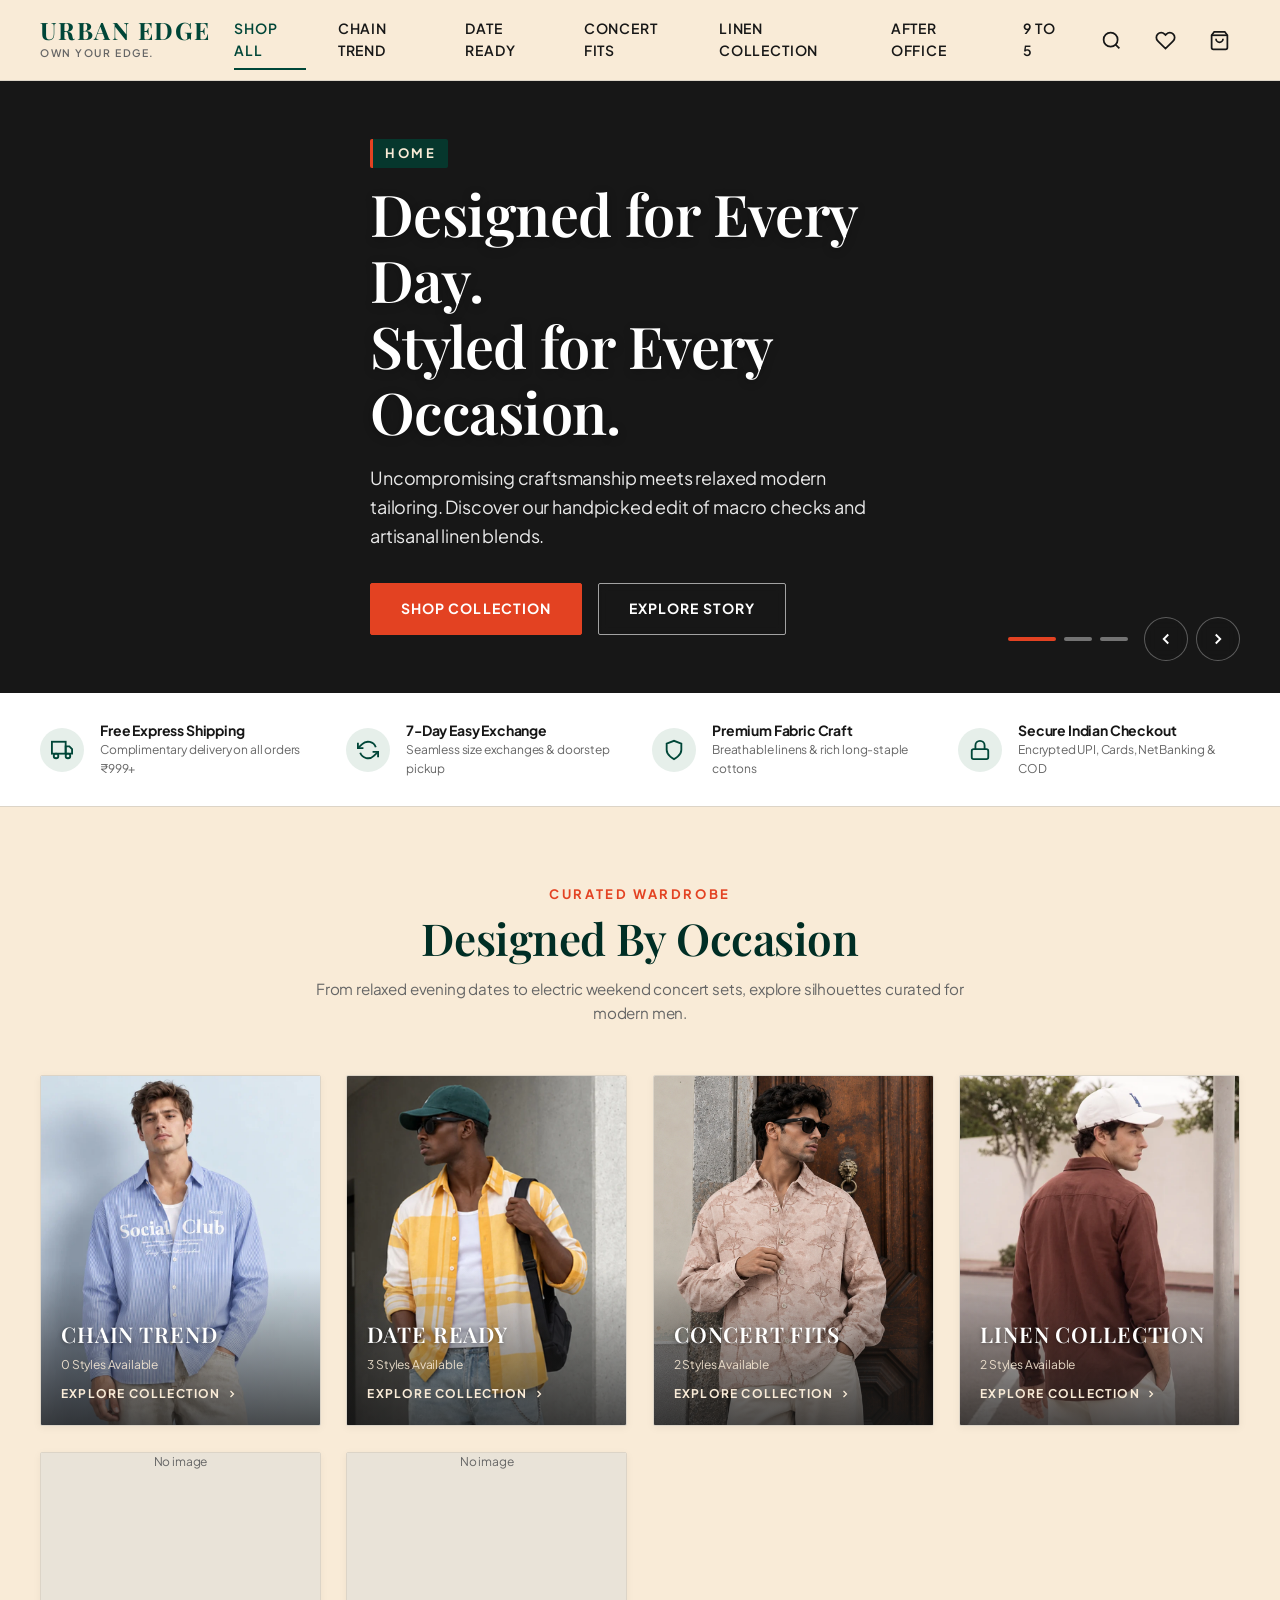
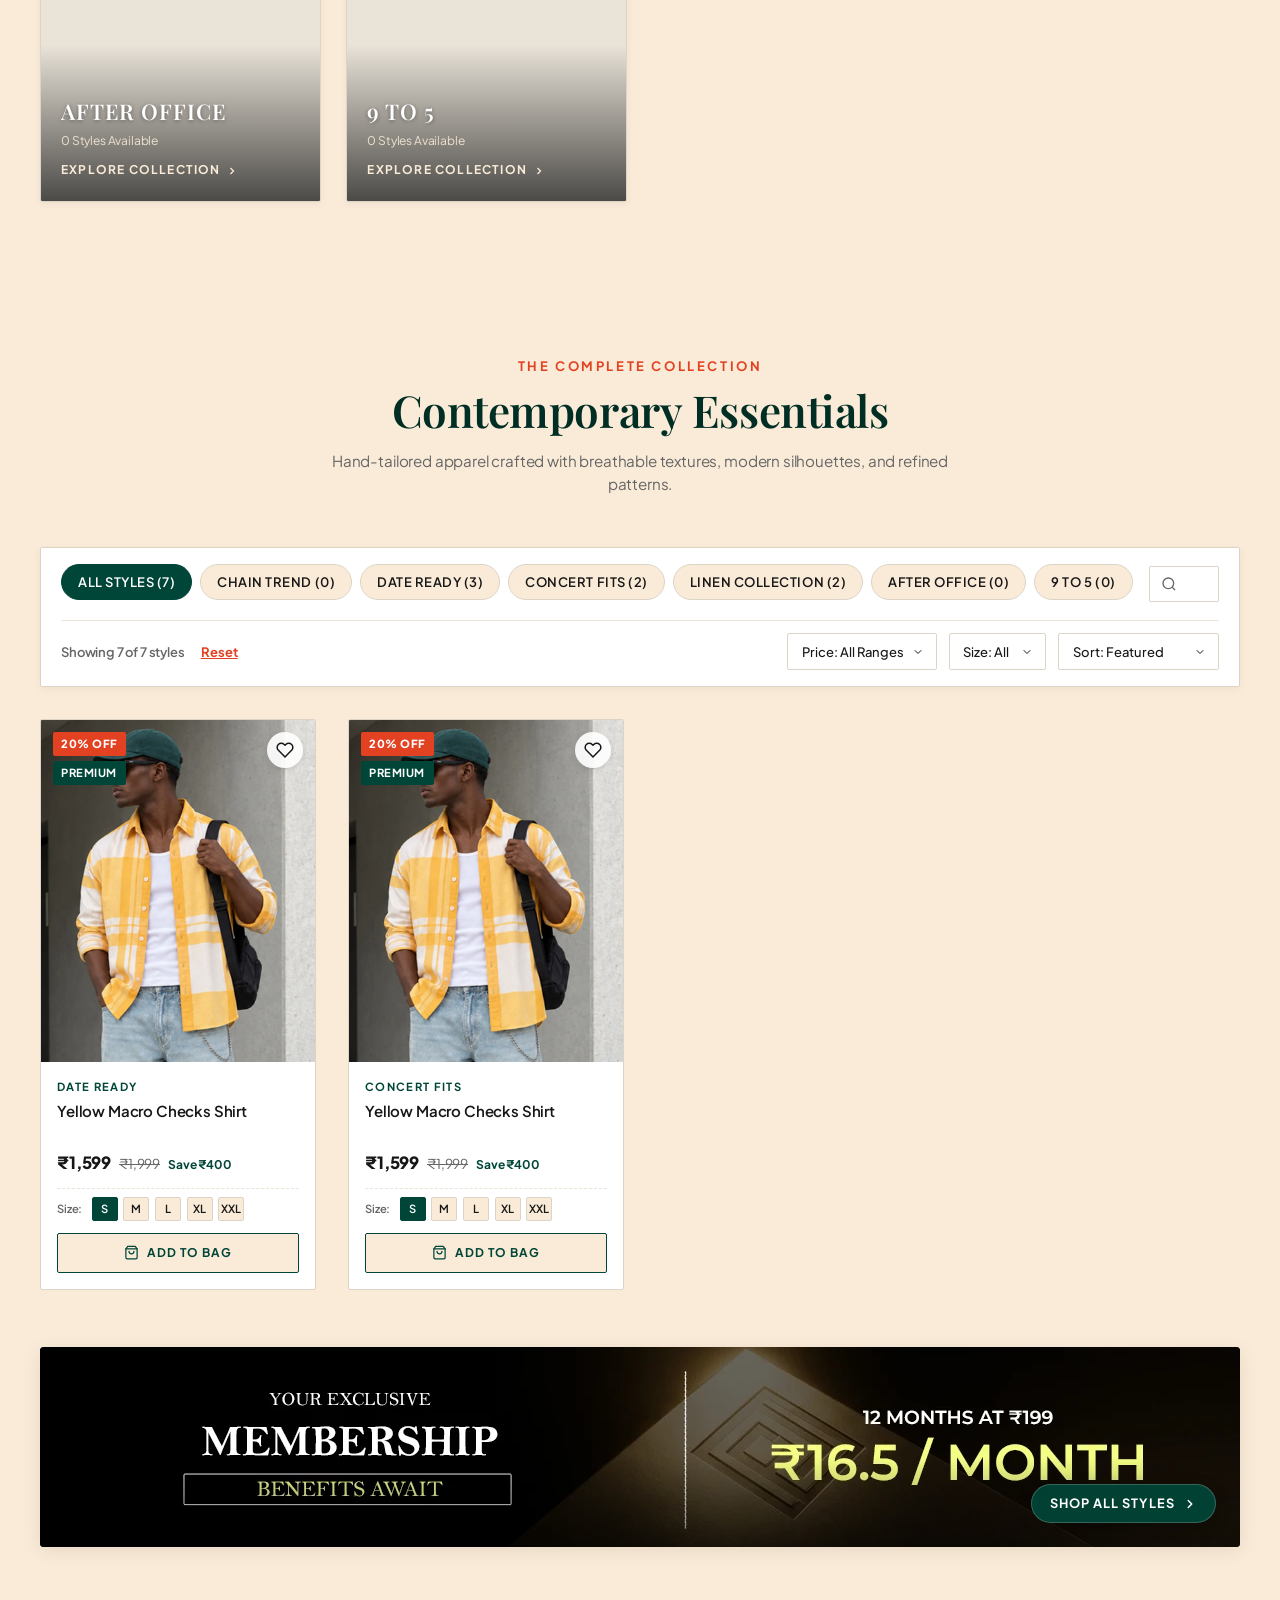
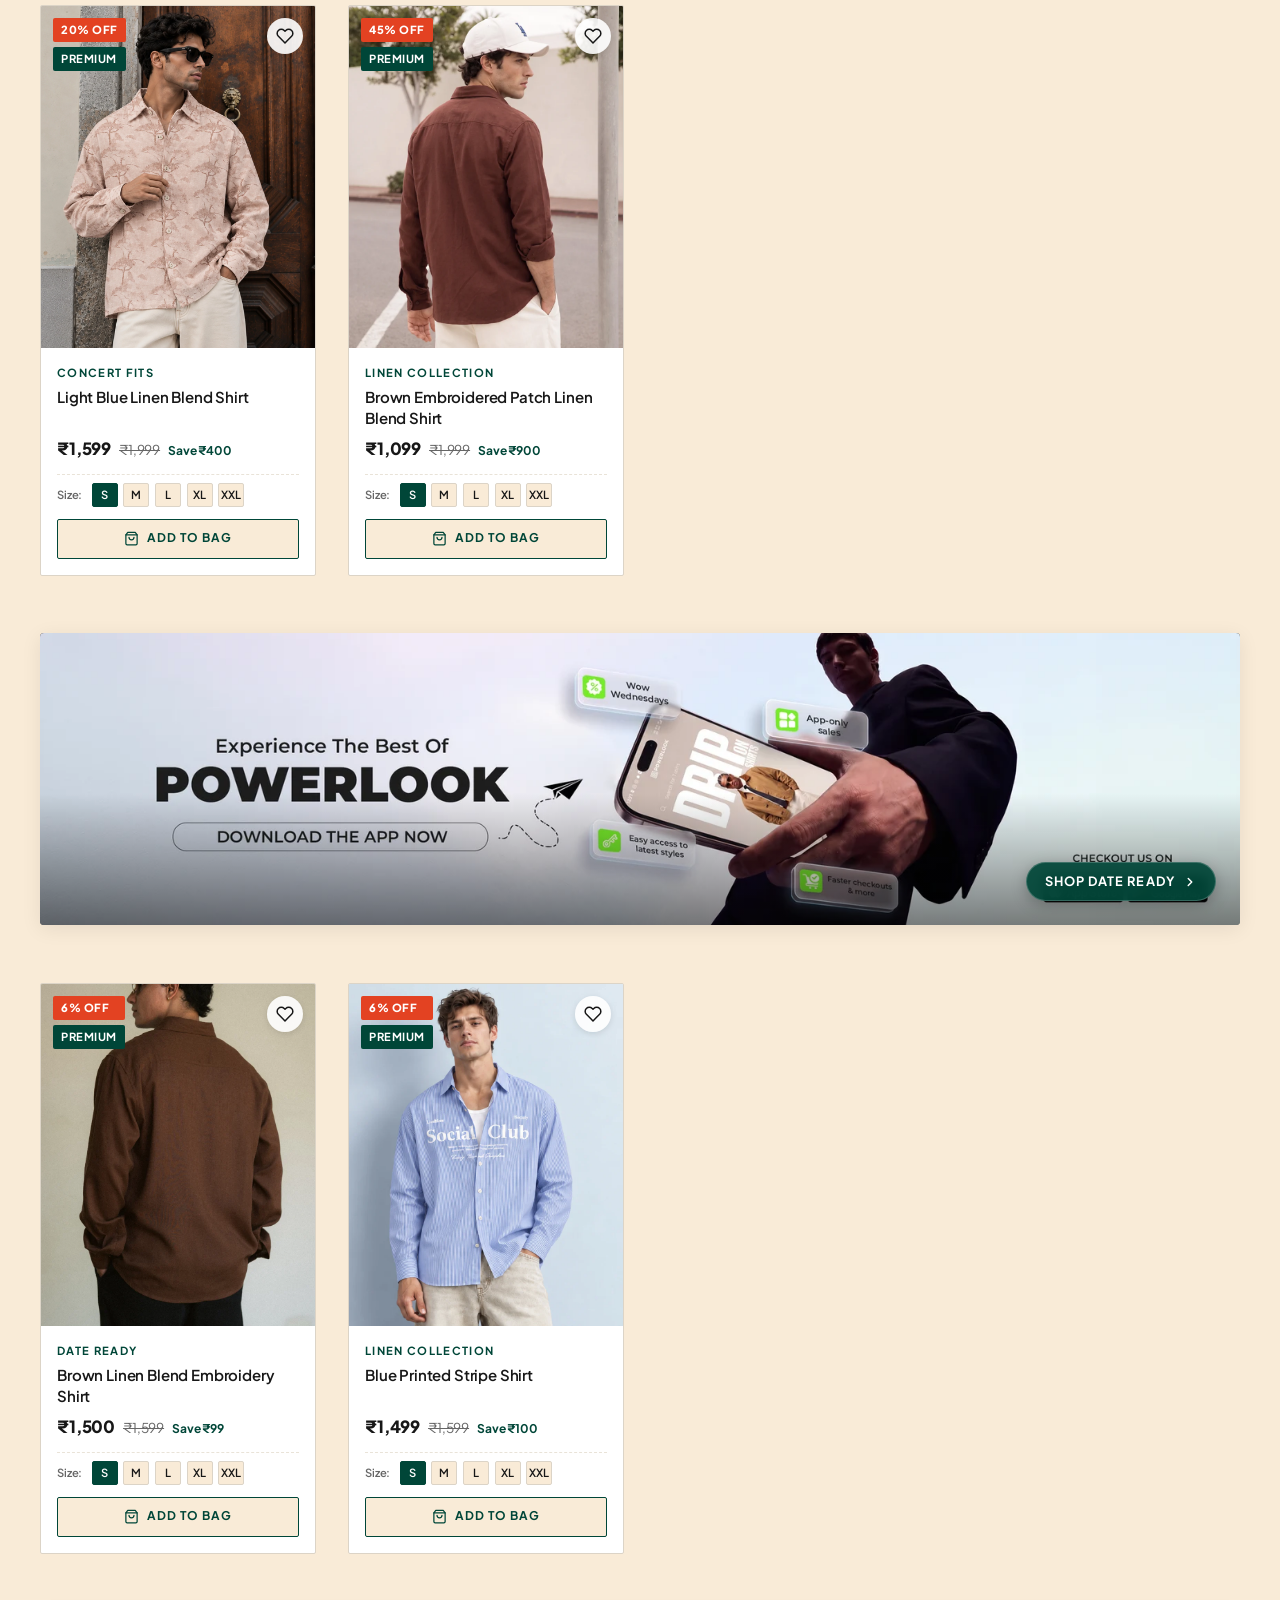
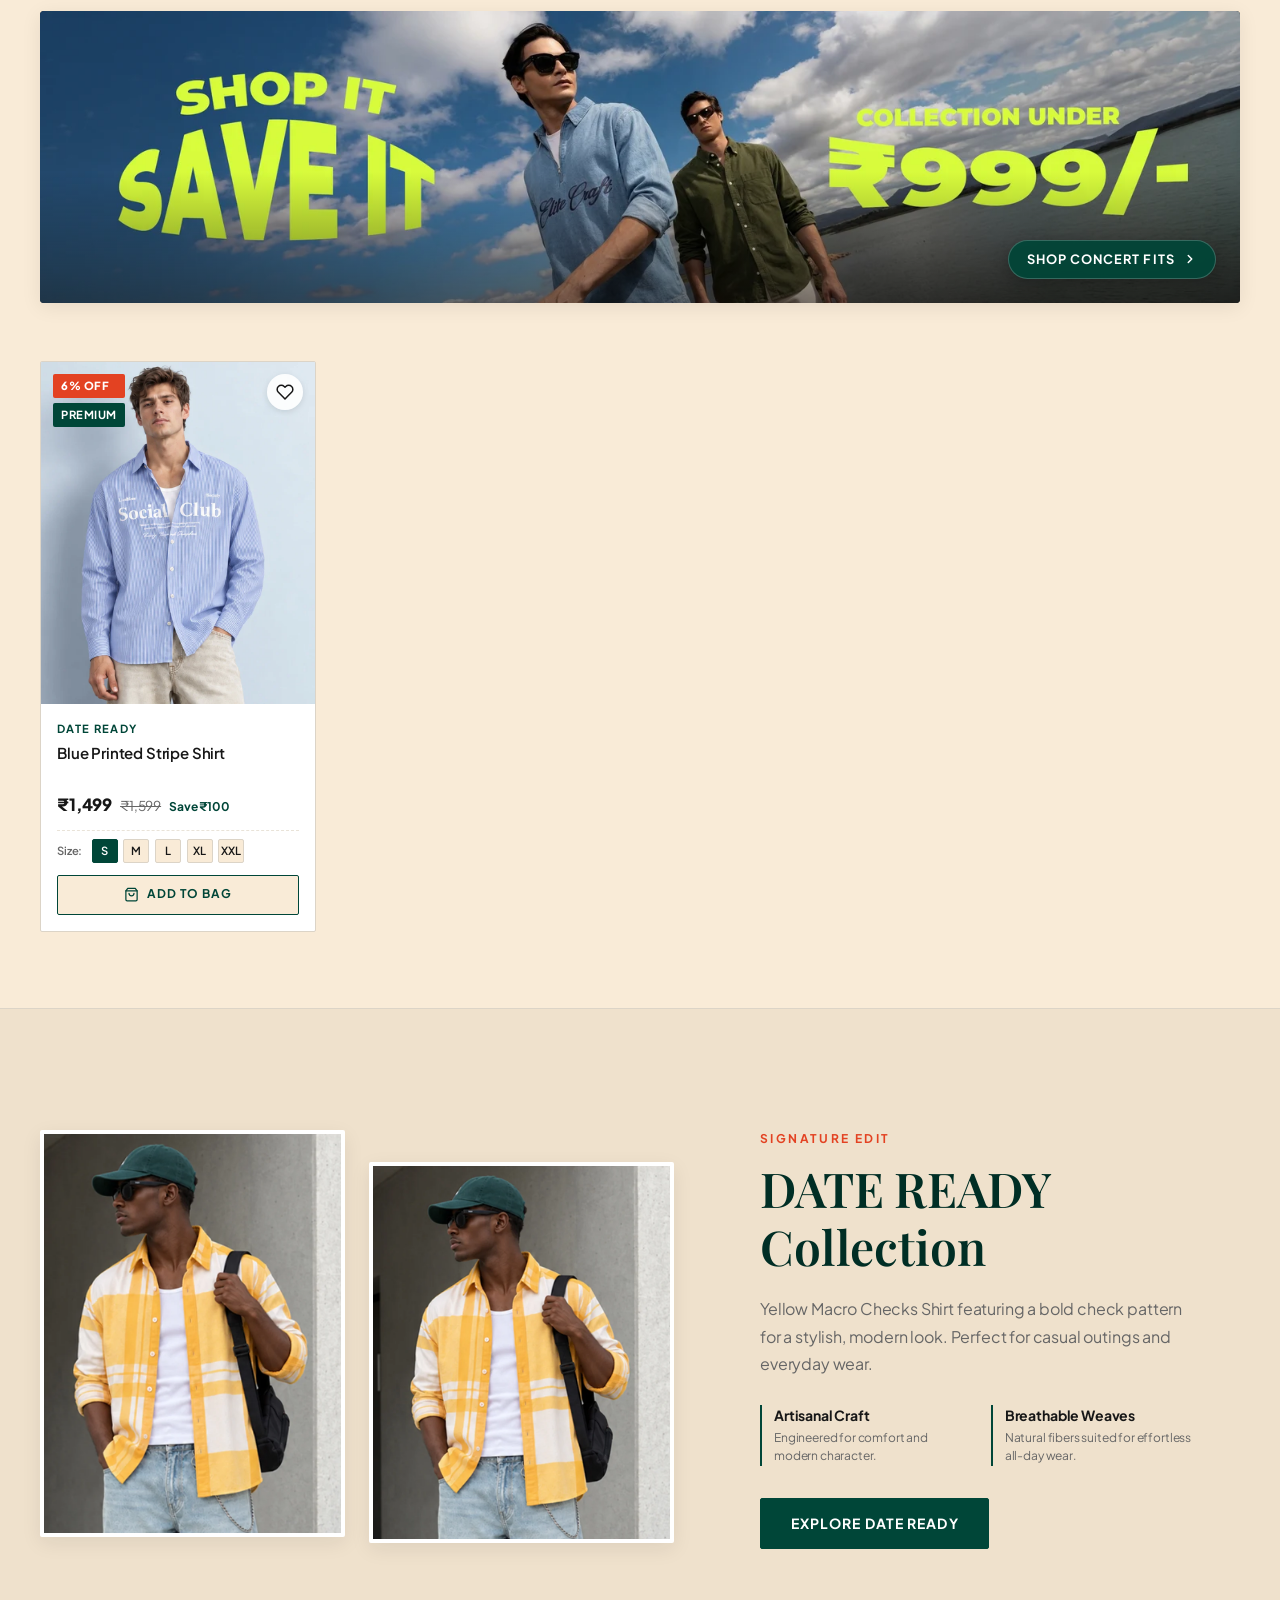
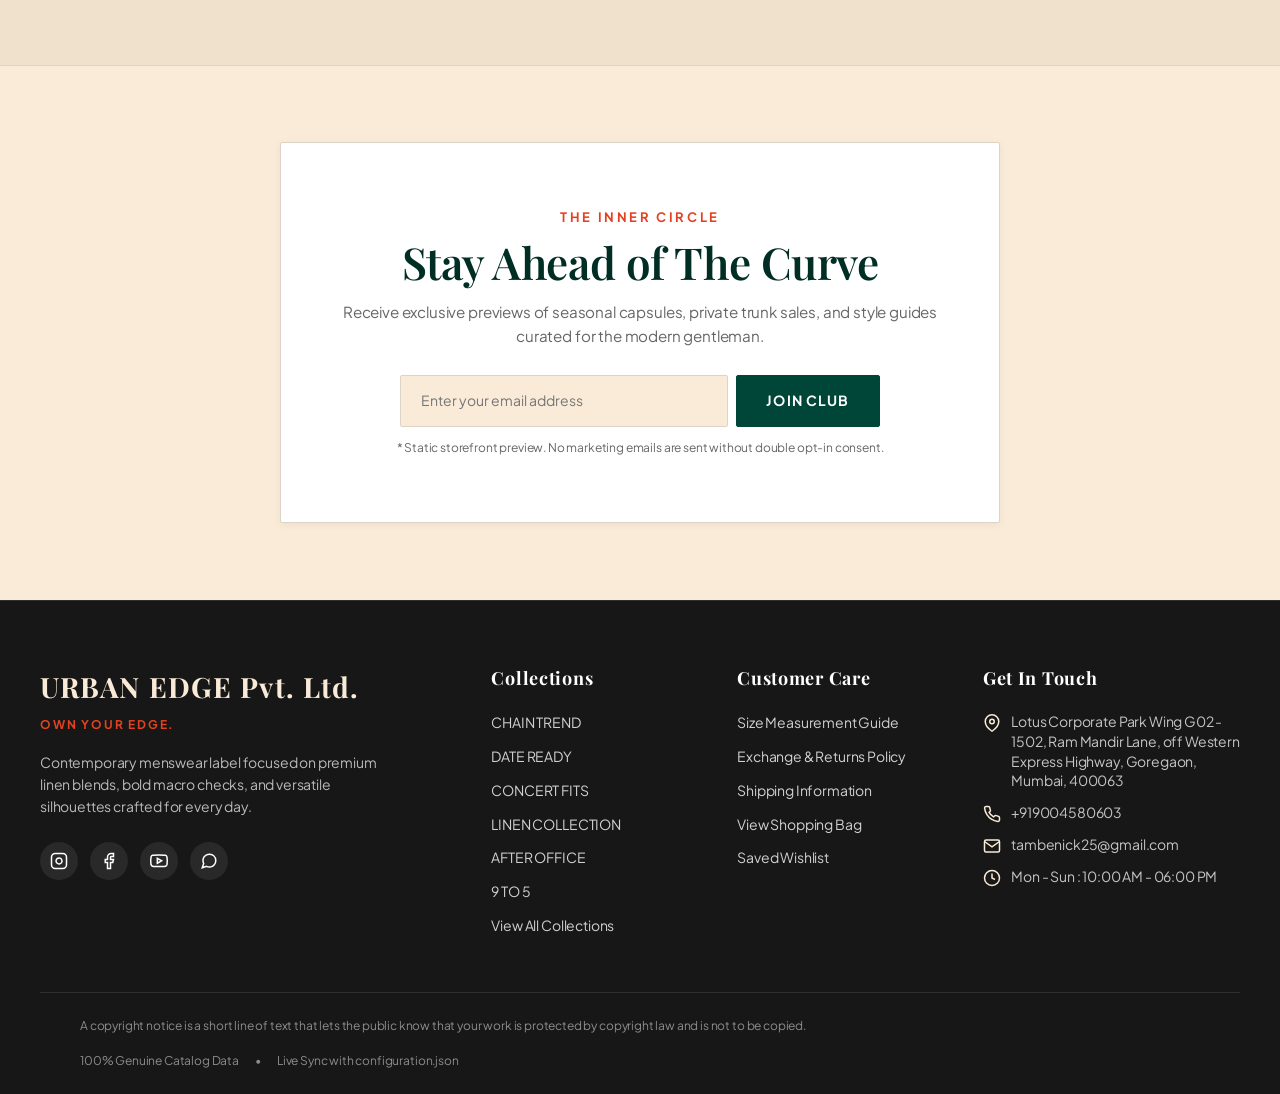
==== commit d2d7f115: "Add dynamic topics interspersal and category redirection" ====
--- a/index.html
+++ b/index.html
@@ -3,11 +3,11 @@
 <head>
   <meta charset="UTF-8" />
   <meta name="viewport" content="width=device-width, initial-scale=1.0" />
-  <meta name="description" content="URBAN EDGE — Contemporary Men's Fashion. Premium linen and macro check shirts designed for every day." />
+  <meta name="description" content="URBAN EDGE — Contemporary Men's Fashion." />
   <title>URBAN EDGE — Premium Men's Fashion</title>
   
-  <!-- Favicon -->
-  <link rel="icon" type="image/png" href="media/file1.png" />
+  <!-- Dynamic Favicon (Populated by app.js from data.brand.brand_logo) -->
+  <link rel="icon" id="siteFavicon" type="image/png" href="" />
 
   <!-- Google Fonts: Editorial Serif & Clean Sans -->
   <link rel="preconnect" href="https://fonts.googleapis.com" />
@@ -242,7 +242,7 @@
         <div class="section-header">
           <span class="section-subtitle">The Complete Collection</span>
           <h2 class="section-title">Contemporary Essentials</h2>
-          <p class="section-desc">Hand-tailored shirts in macro check patterns, breathable linen textures, and crisp vertical stripes.</p>
+          <p class="section-desc">Hand-tailored apparel crafted with breathable textures, modern silhouettes, and refined patterns.</p>
         </div>
 
         <!-- Catalog Toolbar: Dynamic Filters, Search & Sorting -->
@@ -264,7 +264,7 @@
 
           <div class="toolbar-controls-row">
             <div class="active-filters-bar">
-              <span class="results-count-text" id="resultsCount">Loading shirts...</span>
+              <span class="results-count-text" id="resultsCount">Loading products...</span>
               <button type="button" class="clear-all-filters-btn" onclick="resetCatalogFilters()">Reset</button>
             </div>
 
@@ -296,42 +296,12 @@
     </section>
 
     <!-- ========================================================================
-         EDITORIAL STORYTELLING SECTION
+         EDITORIAL STORYTELLING SECTION (100% Dynamic from configuration.json)
          ======================================================================== -->
     <section class="section editorial-section" id="editorial" aria-label="Editorial Campaign">
       <div class="container">
-        <div class="editorial-grid">
-          <div class="editorial-gallery">
-            <div class="editorial-img-large">
-              <img src="media/file22.jpg" alt="Artisanal craftmanship" loading="lazy" />
-            </div>
-            <div class="editorial-img-small">
-              <img src="media/file18.webp" alt="Linen collection silhouette" loading="lazy" />
-            </div>
-          </div>
-
-          <div class="editorial-content">
-            <span class="editorial-badge">Signature Edit</span>
-            <h2 class="editorial-heading">The Contemporary Silhouette</h2>
-            <p class="editorial-text">
-              We started with a single conviction: Indian men's contemporary fashion deserves authentic character, natural fibers, and deliberate tailoring. Our shirts pair comfortable dropped shoulders with crisp structured collars, allowing you to transition seamlessly from daytime conversations to evening plans.
-            </p>
-            
-            <div class="editorial-features">
-              <div class="editorial-feature-item">
-                <div class="feature-title">Artisanal Patches</div>
-                <div class="feature-desc">Subtle tonal embroidery designed for depth without loud logos.</div>
-              </div>
-              <div class="editorial-feature-item">
-                <div class="feature-title">Breathable Weaves</div>
-                <div class="feature-desc">Temperature-regulating linen and cotton blends suited for all day wear.</div>
-              </div>
-            </div>
-
-            <a href="#catalog" class="btn btn-primary" data-category-filter="all">
-              Explore Entire Catalog
-            </a>
-          </div>
+        <div class="editorial-grid" id="editorialGrid">
+          <!-- Injected dynamically by renderDynamicEditorial() -->
         </div>
       </div>
     </section>
@@ -504,8 +474,8 @@
         <svg width="20" height="20" viewBox="0 0 24 24" fill="none" stroke="currentColor" stroke-width="2" aria-hidden="true"><line x1="18" y1="6" x2="6" y2="18"></line><line x1="6" y1="6" x2="18" y2="18"></line></svg>
       </button>
       <div class="size-guide-modal-body">
-        <h3 style="font-family: var(--font-serif); font-size: 1.5rem; margin-bottom: 0.5rem; color: var(--color-emerald-dark);">Shirt Measurement Guide</h3>
-        <p style="font-size: 0.85rem; color: var(--color-charcoal-muted);">All measurements in inches. Our shirts are tailored in a relaxed contemporary fit.</p>
+        <h3 style="font-family: var(--font-serif); font-size: 1.5rem; margin-bottom: 0.5rem; color: var(--color-emerald-dark);">Apparel Measurement Guide</h3>
+        <p style="font-size: 0.85rem; color: var(--color-charcoal-muted);">All measurements in inches. Our garments are tailored in a relaxed contemporary fit.</p>
         
         <table class="size-table">
           <thead>
@@ -625,7 +595,7 @@
           </div>
 
           <div class="demo-checkout-alert">
-            <strong>Static Storefront Notice:</strong> This website is hosted on static infrastructure. Submitting this order demonstrates the frontend user flow without collecting sensitive card details or processing actual bank funds.
+            <strong>Static Storefront Notice:</strong> Static storefront preview mode. Submitting this order demonstrates the frontend user flow without collecting sensitive card details or processing actual bank funds.
           </div>
 
           <button type="submit" class="btn btn-vermilion" style="width: 100%; margin-top: 1.5rem; padding: 1rem; font-size: 1rem;">
--- a/css/styles.css
+++ b/css/styles.css
@@ -1158,6 +1158,123 @@
 }
 
 /* ==========================================================================
+   THEMATIC TOPIC CAMPAIGN BANNERS (Interspersed in Product Feed)
+   ========================================================================== */
+
+.topic-campaign-card {
+  position: relative;
+  border-radius: var(--border-radius-sm, 6px);
+  overflow: hidden;
+  background-color: var(--color-charcoal);
+  box-shadow: 0 4px 20px rgba(0, 0, 0, 0.08);
+  transition: transform 0.3s cubic-bezier(0.25, 1, 0.5, 1), box-shadow 0.3s cubic-bezier(0.25, 1, 0.5, 1);
+}
+
+.topic-campaign-card.grid-break {
+  grid-column: 1 / -1;
+  width: 100%;
+  margin: clamp(1rem, 2vw, 2.5rem) 0;
+}
+
+.topic-campaign-card.category-header-banner {
+  grid-column: 1 / -1;
+  width: 100%;
+  margin: 0 0 clamp(1.5rem, 2.5vw, 2.5rem) 0;
+}
+
+.topic-campaign-card:hover {
+  transform: translateY(-2px);
+  box-shadow: 0 10px 30px rgba(0, 0, 0, 0.12);
+}
+
+.topic-banner-link {
+  display: block;
+  text-decoration: none;
+  color: inherit;
+  width: 100%;
+  position: relative;
+  cursor: pointer;
+}
+
+.topic-banner-media {
+  position: relative;
+  width: 100%;
+  background-color: #0b1210;
+  overflow: hidden;
+  display: flex;
+  align-items: center;
+  justify-content: center;
+}
+
+.topic-banner-img {
+  width: 100%;
+  height: auto;
+  max-height: clamp(180px, 28vw, 320px);
+  object-fit: cover;
+  object-position: center;
+  display: block;
+  transition: transform 0.6s cubic-bezier(0.25, 1, 0.5, 1), filter 0.3s ease;
+}
+
+.topic-campaign-card:hover .topic-banner-img {
+  transform: scale(1.02);
+}
+
+.topic-banner-overlay {
+  position: absolute;
+  inset: 0;
+  background: linear-gradient(180deg, rgba(0, 0, 0, 0) 55%, rgba(0, 0, 0, 0.5) 100%);
+  display: flex;
+  align-items: flex-end;
+  justify-content: flex-end;
+  padding: clamp(0.75rem, 2vw, 1.5rem);
+  pointer-events: none;
+}
+
+.topic-category-tag {
+  display: inline-flex;
+  align-items: center;
+  gap: 0.5rem;
+  background: rgba(0, 70, 56, 0.92);
+  color: #ffffff;
+  padding: 0.55rem 1.15rem;
+  border-radius: 9999px;
+  font-size: 0.8rem;
+  font-weight: 700;
+  letter-spacing: 0.08em;
+  text-transform: uppercase;
+  box-shadow: 0 4px 15px rgba(0, 0, 0, 0.25);
+  backdrop-filter: blur(6px);
+  -webkit-backdrop-filter: blur(6px);
+  border: 1px solid rgba(255, 255, 255, 0.2);
+  transition: background-color 0.25s ease, transform 0.25s ease, box-shadow 0.25s ease;
+  pointer-events: auto;
+}
+
+.topic-campaign-card:hover .topic-category-tag {
+  background-color: var(--color-vermilion);
+  transform: translateX(4px);
+  box-shadow: 0 6px 20px rgba(227, 66, 34, 0.4);
+}
+
+@media (max-width: 640px) {
+  .topic-banner-img {
+    max-height: 160px;
+    object-position: center;
+  }
+
+  .topic-banner-overlay {
+    padding: 0.75rem;
+  }
+
+  .topic-category-tag {
+    padding: 0.4rem 0.85rem;
+    font-size: 0.7rem;
+    gap: 0.35rem;
+  }
+}
+
+/* ==========================================================================
    PRODUCT CARD COMPONENT
    ========================================================================== */
 
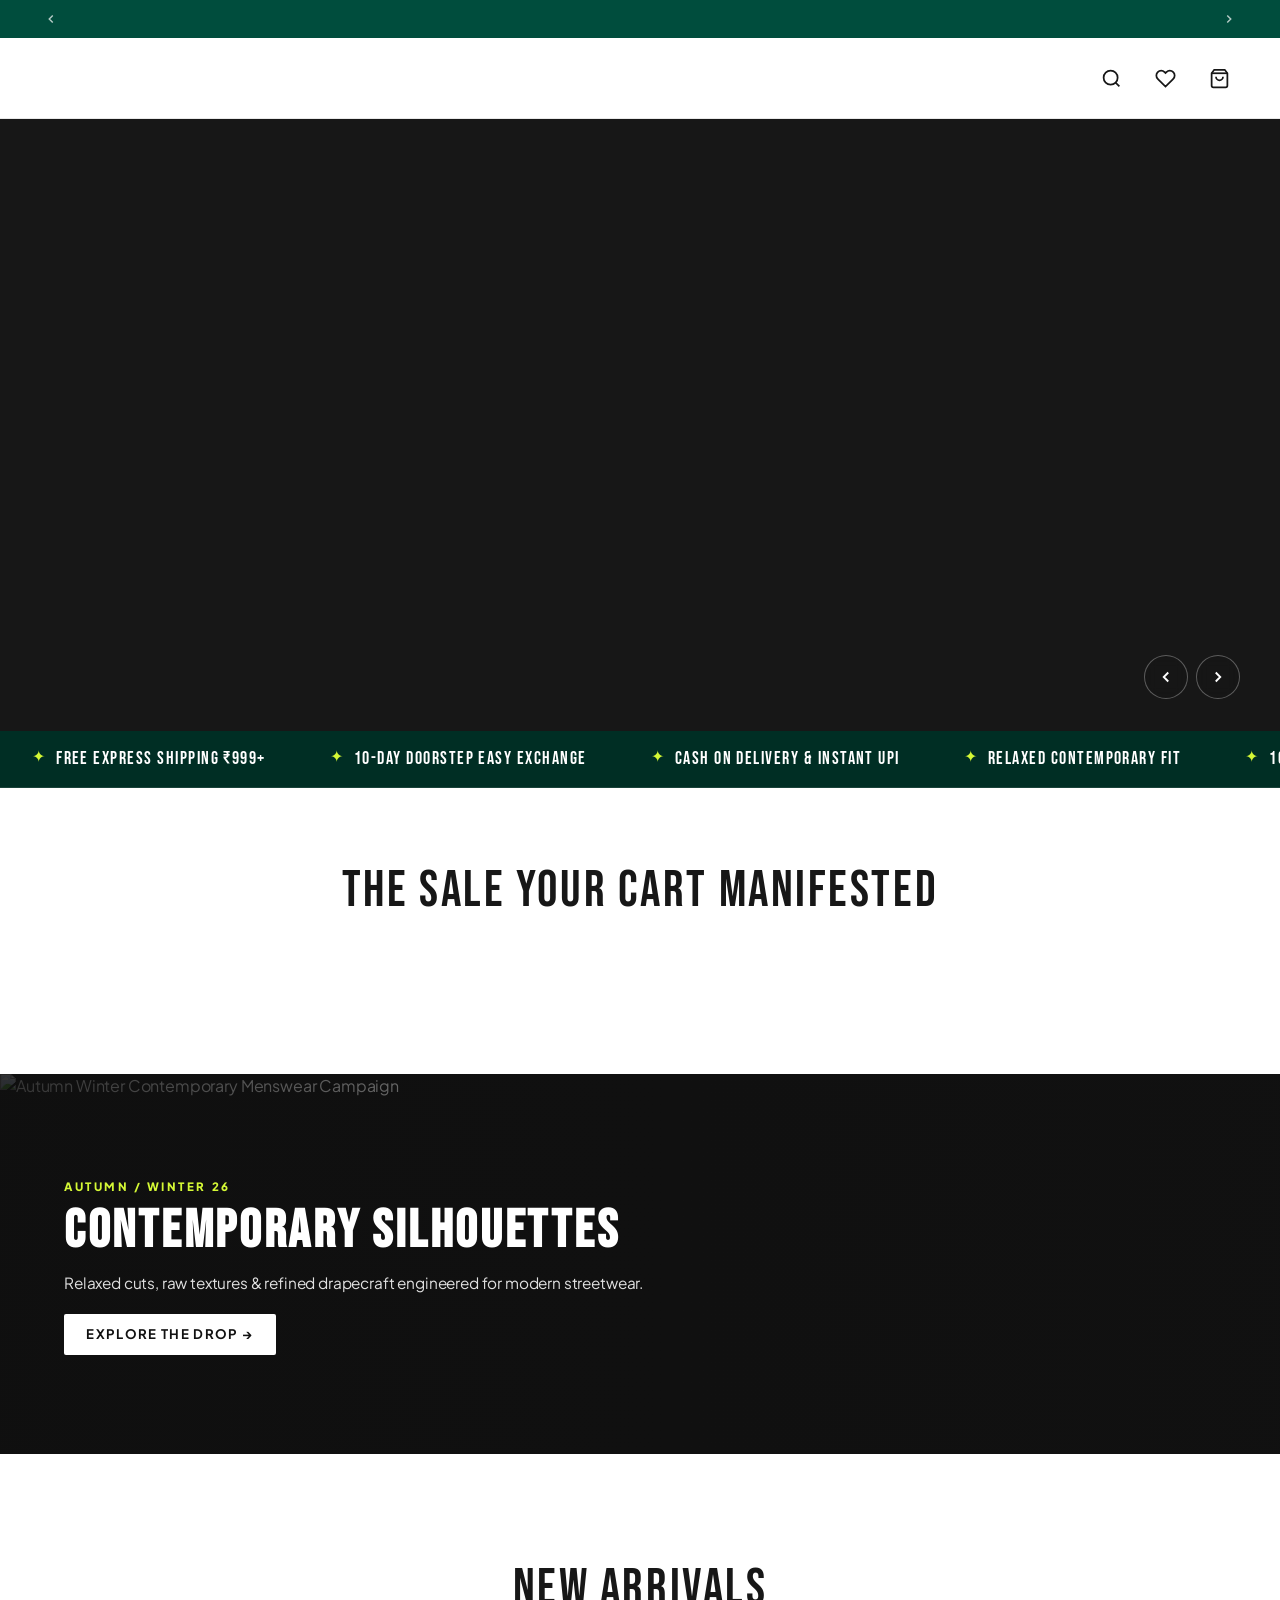
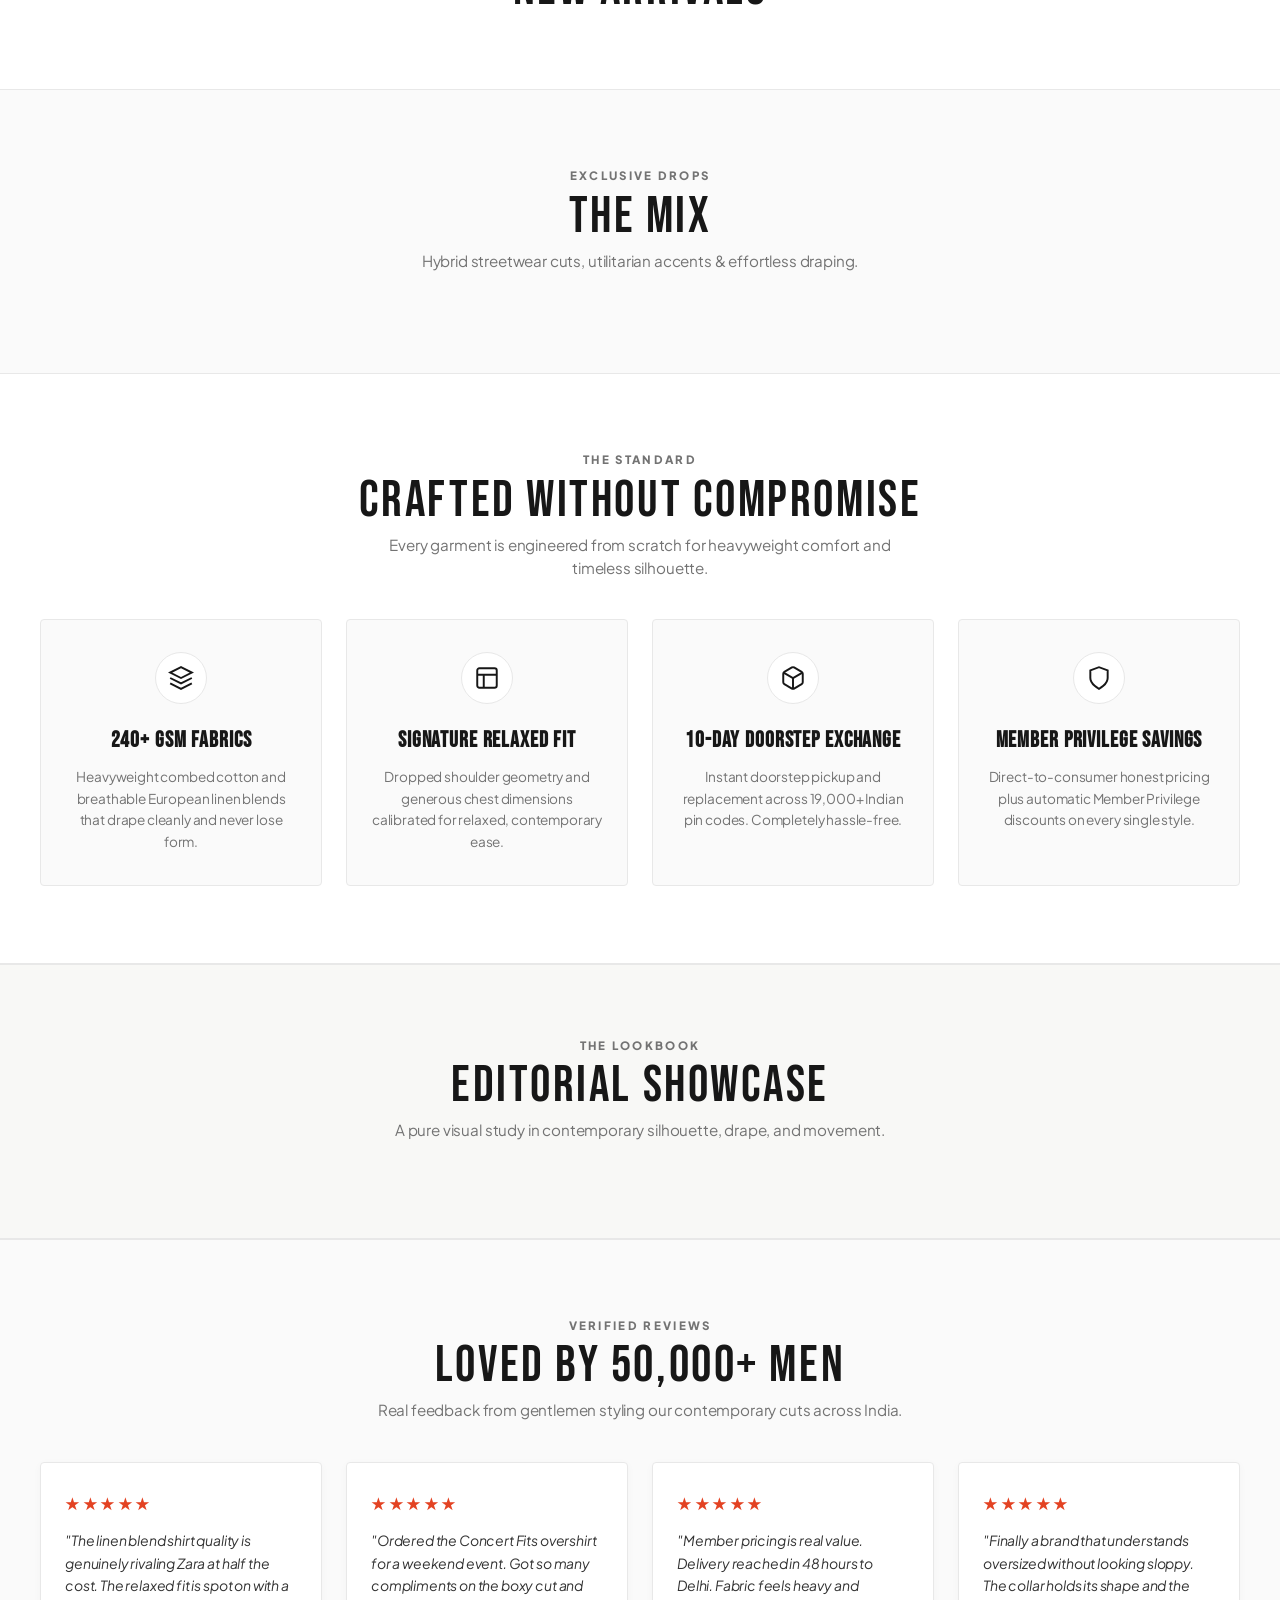
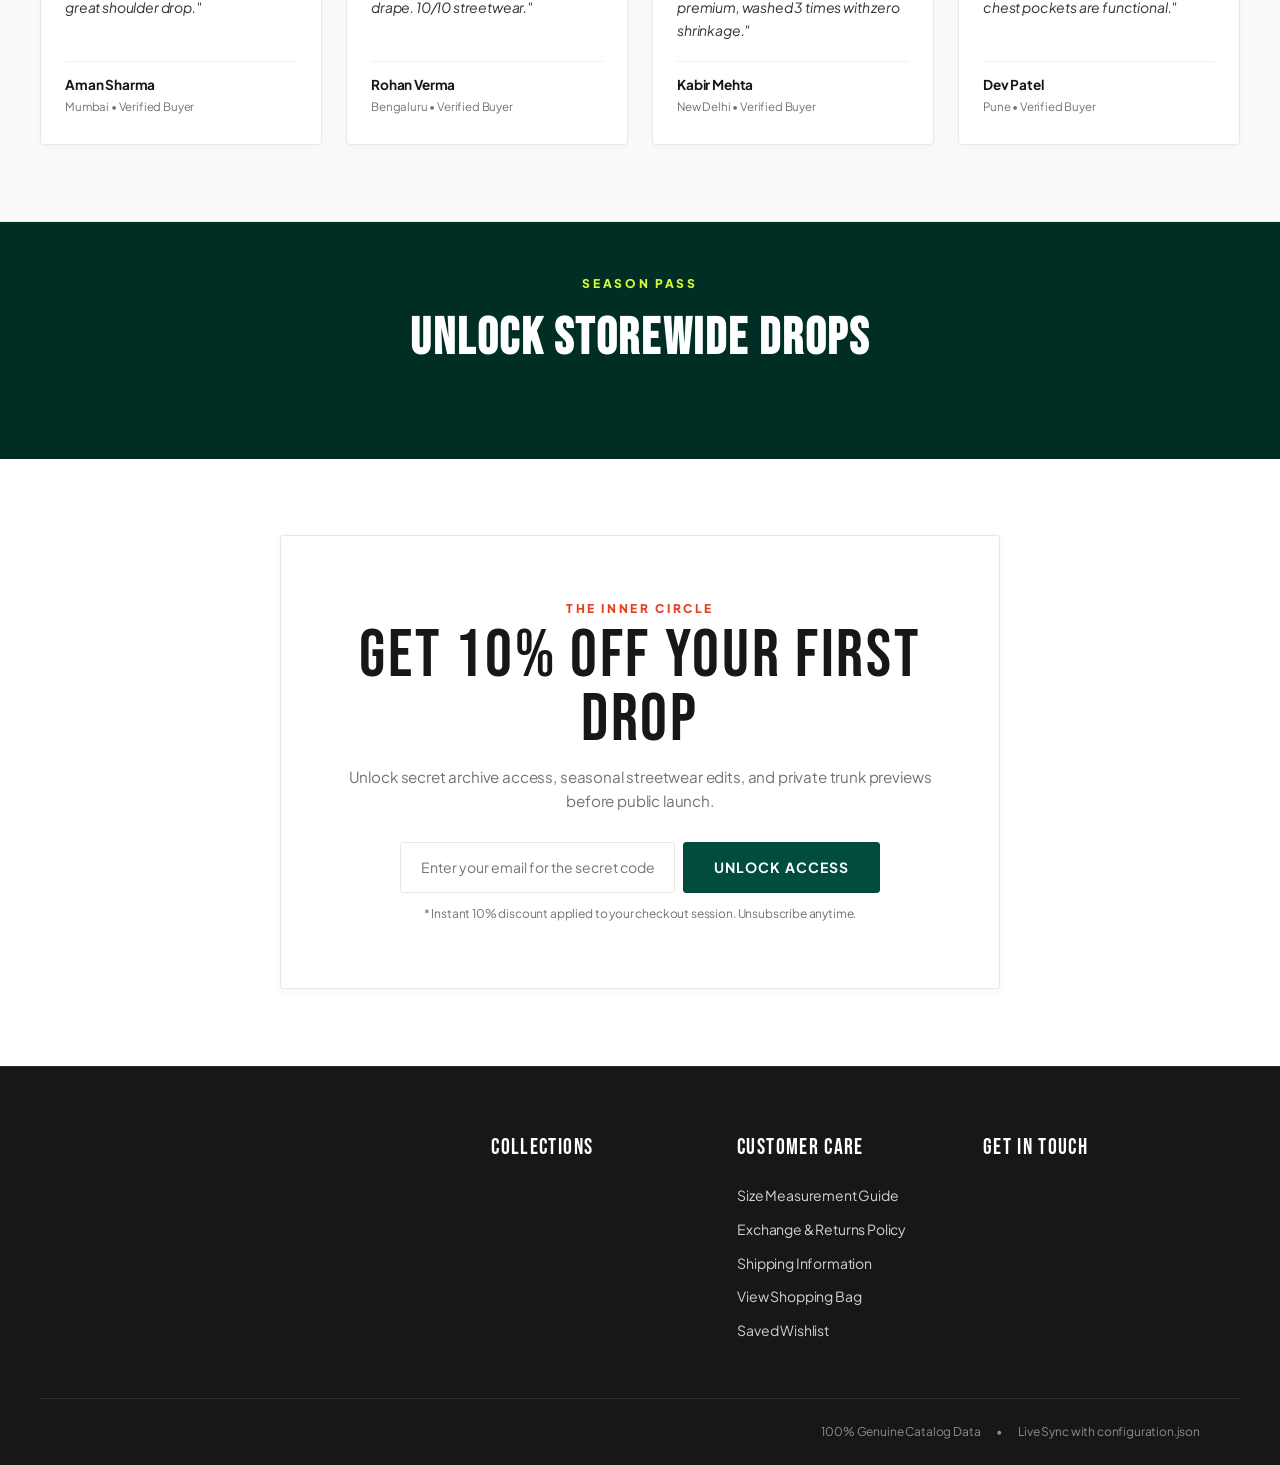
==== commit 3af817a4: "Update website files" ====
--- a/index.html
+++ b/index.html
@@ -12,7 +12,7 @@
   <!-- Google Fonts: Editorial Serif & Clean Sans -->
   <link rel="preconnect" href="https://fonts.googleapis.com" />
   <link rel="preconnect" href="https://fonts.gstatic.com" crossorigin />
-  <link href="https://fonts.googleapis.com/css2?family=Cinzel:wght@600;700&family=Playfair+Display:ital,wght@0,500;0,600;0,700;1,400&family=Plus+Jakarta+Sans:wght@300;400;500;600;700;800&display=swap" rel="stylesheet" />
+  <link href="https://fonts.googleapis.com/css2?family=Bebas+Neue&family=Cinzel:wght@600;700&family=Playfair+Display:ital,wght@0,500;0,600;0,700;1,400&family=Plus+Jakarta+Sans:wght@300;400;500;600;700;800&display=swap" rel="stylesheet" />
 
   <!-- Stylesheet -->
   <link rel="stylesheet" href="css/styles.css" />
@@ -155,77 +155,30 @@
     </section>
 
     <!-- ========================================================================
-         TRUST & STORE POLICIES STRIP
-         ======================================================================== -->
-    <section class="trust-strip" aria-label="Store Guarantees and Policies">
-      <div class="container">
-        <div class="trust-grid">
-          <div class="trust-item">
-            <div class="trust-icon-box">
-              <svg viewBox="0 0 24 24" fill="none" stroke="currentColor" stroke-width="2" aria-hidden="true">
-                <rect x="1" y="3" width="15" height="13"></rect>
-                <polygon points="16 8 20 8 23 11 23 16 16 16 8"></polygon>
-                <circle cx="5.5" cy="18.5" r="2.5"></circle>
-                <circle cx="18.5" cy="18.5" r="2.5"></circle>
-              </svg>
-            </div>
-            <div>
-              <div class="trust-title">Free Express Shipping</div>
-              <div class="trust-desc">Complimentary delivery on all orders ₹999+</div>
-            </div>
-          </div>
-
-          <div class="trust-item">
-            <div class="trust-icon-box">
-              <svg viewBox="0 0 24 24" fill="none" stroke="currentColor" stroke-width="2" aria-hidden="true">
-                <polyline points="1 4 1 10 7 10"></polyline>
-                <polyline points="23 20 23 14 17 14"></polyline>
-                <path d="M20.49 9A9 9 0 0 0 5.64 5.64L1 10m22 4l-4.64 4.36A9 9 0 0 1 3.51 15"></path>
-              </svg>
-            </div>
-            <div>
-              <div class="trust-title">7-Day Easy Exchange</div>
-              <div class="trust-desc">Seamless size exchanges &amp; doorstep pickup</div>
-            </div>
-          </div>
-
-          <div class="trust-item">
-            <div class="trust-icon-box">
-              <svg viewBox="0 0 24 24" fill="none" stroke="currentColor" stroke-width="2" aria-hidden="true">
-                <path d="M12 22s8-4 8-10V5l-8-3-8 3v7c0 6 8 10 8 10z"></path>
-              </svg>
-            </div>
-            <div>
-              <div class="trust-title">Premium Fabric Craft</div>
-              <div class="trust-desc">Breathable linens &amp; rich long-staple cottons</div>
-            </div>
-          </div>
-
-          <div class="trust-item">
-            <div class="trust-icon-box">
-              <svg viewBox="0 0 24 24" fill="none" stroke="currentColor" stroke-width="2" aria-hidden="true">
-                <rect x="3" y="11" width="18" height="11" rx="2" ry="2"></rect>
-                <path d="M7 11V7a5 5 0 0 1 10 0v4"></path>
-              </svg>
-            </div>
-            <div>
-              <div class="trust-title">Secure Indian Checkout</div>
-              <div class="trust-desc">Encrypted UPI, Cards, NetBanking &amp; COD</div>
-            </div>
-          </div>
-        </div>
-      </div>
-    </section>
-
-    <!-- ========================================================================
-         CURATED CATEGORIES SECTION (100% Dynamic from data.categories)
-         ======================================================================== -->
-    <section class="section categories-section" aria-label="Curated Categories">
-      <div class="container">
-        <div class="section-header">
-          <span class="section-subtitle">Curated Wardrobe</span>
-          <h2 class="section-title">Designed By Occasion</h2>
-          <p class="section-desc">From relaxed evening dates to electric weekend concert sets, explore silhouettes curated for modern men.</p>
+         HIGH-FASHION MARQUEE TICKER (Powerlook/Streetwear Pulse)
+         ======================================================================== -->
+    <section class="fashion-marquee-bar" aria-label="Brand Highlights">
+      <div class="marquee-track">
+        <span class="marquee-item"><span class="marquee-dot">✦</span> FREE EXPRESS SHIPPING ₹999+</span>
+        <span class="marquee-item"><span class="marquee-dot">✦</span> 10-DAY DOORSTEP EASY EXCHANGE</span>
+        <span class="marquee-item"><span class="marquee-dot">✦</span> CASH ON DELIVERY &amp; INSTANT UPI</span>
+        <span class="marquee-item"><span class="marquee-dot">✦</span> RELAXED CONTEMPORARY FIT</span>
+        <span class="marquee-item"><span class="marquee-dot">✦</span> 100% BREATHABLE FABRIC CRAFT</span>
+        <span class="marquee-item"><span class="marquee-dot">✦</span> 15+ STORES PAN-INDIA</span>
+        <span class="marquee-item"><span class="marquee-dot">✦</span> FREE EXPRESS SHIPPING ₹999+</span>
+        <span class="marquee-item"><span class="marquee-dot">✦</span> 10-DAY DOORSTEP EASY EXCHANGE</span>
+        <span class="marquee-item"><span class="marquee-dot">✦</span> CASH ON DELIVERY &amp; INSTANT UPI</span>
+        <span class="marquee-item"><span class="marquee-dot">✦</span> RELAXED CONTEMPORARY FIT</span>
+      </div>
+    </section>
+
+    <!-- ========================================================================
+         CURATED OCCASIONS (Matching Powerlook Image 1: 3x2 Grid of Full-Bleed Photography)
+         ======================================================================== -->
+    <section class="section categories-section" aria-label="Curated Occasions">
+      <div class="container-wide">
+        <div class="section-header-powerlook">
+          <h2 class="section-title-powerlook">THE SALE YOUR CART MANIFESTED</h2>
         </div>
 
         <div class="categories-grid" id="categoriesGrid">
@@ -235,60 +188,33 @@
     </section>
 
     <!-- ========================================================================
-         MAIN PRODUCT CATALOG & DISCOVERY (100% Dynamic from data.subpages)
+         CAMPAIGN EDITORIAL STRIP (Full-Width High-Impact Streetwear Break)
+         ======================================================================== -->
+    <section class="campaign-editorial-strip" aria-label="Autumn Winter Campaign Edit">
+      <a href="#catalog" class="campaign-strip-link" onclick="if(window.navigateToCategory) window.navigateToCategory(event, 'all');" aria-label="Explore Autumn Winter Collection">
+        <img src="media/file44.webp" alt="Autumn Winter Contemporary Menswear Campaign" class="campaign-strip-img" loading="lazy" />
+        <div class="campaign-strip-overlay">
+          <div class="campaign-strip-content">
+            <span class="campaign-strip-tag">AUTUMN / WINTER 26</span>
+            <h3 class="campaign-strip-title">CONTEMPORARY SILHOUETTES</h3>
+            <p class="campaign-strip-desc">Relaxed cuts, raw textures &amp; refined drapecraft engineered for modern streetwear.</p>
+            <span class="campaign-strip-btn">EXPLORE THE DROP →</span>
+          </div>
+        </div>
+      </a>
+    </section>
+
+    <!-- ========================================================================
+         NEW ARRIVALS (Pure 4-Column Product Grid — Zero Clutter Selection Bar)
          ======================================================================== -->
     <section class="section catalog-section" id="catalog" aria-label="Product Catalog">
       <div class="container">
-        <div class="section-header">
-          <span class="section-subtitle">The Complete Collection</span>
-          <h2 class="section-title">Contemporary Essentials</h2>
-          <p class="section-desc">Hand-tailored apparel crafted with breathable textures, modern silhouettes, and refined patterns.</p>
-        </div>
-
-        <!-- Catalog Toolbar: Dynamic Filters, Search & Sorting -->
-        <div class="catalog-toolbar">
-          <div class="toolbar-top-row">
-            <div class="category-filter-pills" id="categoryFilterPills" role="tablist" aria-label="Filter by Category">
-              <!-- Injected dynamically by renderDynamicCatalogFilters() -->
-            </div>
-
-            <div class="search-inline-wrap">
-              <svg class="search-inline-icon" viewBox="0 0 24 24" fill="none" stroke="currentColor" stroke-width="2" aria-hidden="true">
-                <circle cx="11" cy="11" r="8"></circle>
-                <line x1="21" y1="21" x2="16.65" y2="16.65"></line>
-              </svg>
-              <input type="text" id="inlineCatalogSearch" class="search-inline-input" placeholder="Search name, pattern..." aria-label="Filter products by text" />
-              <button type="button" id="clearInlineSearch" class="search-clear-btn" aria-label="Clear search">✕</button>
-            </div>
-          </div>
-
-          <div class="toolbar-controls-row">
-            <div class="active-filters-bar">
-              <span class="results-count-text" id="resultsCount">Loading products...</span>
-              <button type="button" class="clear-all-filters-btn" onclick="resetCatalogFilters()">Reset</button>
-            </div>
-
-            <div class="filter-group">
-              <select id="catalogPriceSelect" class="filter-select" aria-label="Filter by max price">
-                <!-- Injected dynamically based on actual catalog min/max -->
-              </select>
-
-              <select id="catalogSizeSelect" class="filter-select" aria-label="Filter by size">
-                <!-- Injected dynamically based on actual available sizes -->
-              </select>
-
-              <select id="catalogSortSelect" class="filter-select" aria-label="Sort products">
-                <option value="featured">Sort: Featured</option>
-                <option value="price-asc">Price: Low to High</option>
-                <option value="price-desc">Price: High to Low</option>
-                <option value="discount-desc">Biggest Discount</option>
-                <option value="name-asc">Name: A to Z</option>
-              </select>
-            </div>
-          </div>
-        </div>
-
-        <!-- Products Grid Container (Zero hardcoded counts) -->
+        <div class="section-header-powerlook">
+          <h2 class="section-title-powerlook" id="catalogMainTitle">NEW ARRIVALS</h2>
+          <div id="catalogActiveFilterNotice" class="catalog-filter-notice" style="display: none;"></div>
+        </div>
+
+        <!-- Products Grid Container -->
         <div class="products-grid" id="productsGrid">
           <!-- Injected dynamically by renderCatalogGrid() -->
         </div>
@@ -296,12 +222,132 @@
     </section>
 
     <!-- ========================================================================
-         EDITORIAL STORYTELLING SECTION (100% Dynamic from configuration.json)
-         ======================================================================== -->
-    <section class="section editorial-section" id="editorial" aria-label="Editorial Campaign">
+         THE MIX — CURATED STREETWEAR DROPS (Elevated Spotlight Section)
+         ======================================================================== -->
+    <section class="section mix-spotlight-section" id="mix" aria-label="The Mix Streetwear Drops">
       <div class="container">
-        <div class="editorial-grid" id="editorialGrid">
-          <!-- Injected dynamically by renderDynamicEditorial() -->
+        <div class="section-header-powerlook">
+          <span class="spotlight-badge-tag">EXCLUSIVE DROPS</span>
+          <h2 class="section-title-powerlook">THE MIX</h2>
+          <p class="section-desc-subtle">Hybrid streetwear cuts, utilitarian accents &amp; effortless draping.</p>
+        </div>
+
+        <div class="products-grid" id="mixProductsGrid">
+          <!-- Injected dynamically by renderDynamicMixSpotlight() -->
+        </div>
+      </div>
+    </section>
+
+    <!-- ========================================================================
+         BRAND PILLARS & CRAFT GUARANTEE (Why Urban Edge)
+         ======================================================================== -->
+    <section class="section brand-pillars-section" aria-label="Brand Pillars and Craft Guarantee">
+      <div class="container">
+        <div class="section-header-powerlook">
+          <span class="spotlight-badge-tag">THE STANDARD</span>
+          <h2 class="section-title-powerlook">CRAFTED WITHOUT COMPROMISE</h2>
+          <p class="section-desc-subtle">Every garment is engineered from scratch for heavyweight comfort and timeless silhouette.</p>
+        </div>
+
+        <div class="brand-pillars-grid">
+          <div class="pillar-card">
+            <div class="pillar-icon">
+              <svg width="26" height="26" viewBox="0 0 24 24" fill="none" stroke="currentColor" stroke-width="1.8" aria-hidden="true"><path d="M12 2L2 7l10 5 10-5-10-5zM2 17l10 5 10-5M2 12l10 5 10-5"/></svg>
+            </div>
+            <h3 class="pillar-title">240+ GSM Fabrics</h3>
+            <p class="pillar-desc">Heavyweight combed cotton and breathable European linen blends that drape cleanly and never lose form.</p>
+          </div>
+
+          <div class="pillar-card">
+            <div class="pillar-icon">
+              <svg width="26" height="26" viewBox="0 0 24 24" fill="none" stroke="currentColor" stroke-width="1.8" aria-hidden="true"><rect x="3" y="3" width="18" height="18" rx="2"/><path d="M3 9h18M9 21V9"/></svg>
+            </div>
+            <h3 class="pillar-title">Signature Relaxed Fit</h3>
+            <p class="pillar-desc">Dropped shoulder geometry and generous chest dimensions calibrated for relaxed, contemporary ease.</p>
+          </div>
+
+          <div class="pillar-card">
+            <div class="pillar-icon">
+              <svg width="26" height="26" viewBox="0 0 24 24" fill="none" stroke="currentColor" stroke-width="1.8" aria-hidden="true"><path d="M21 16V8a2 2 0 0 0-1-1.73l-7-4a2 2 0 0 0-2 0l-7 4A2 2 0 0 0 3 8v8a2 2 0 0 0 1 1.73l7 4a2 2 0 0 0 2 0l7-4A2 2 0 0 0 21 16z"/><polyline points="3.27 6.96 12 12.01 20.73 6.96"/><line x1="12" y1="22.08" x2="12" y2="12"/></svg>
+            </div>
+            <h3 class="pillar-title">10-Day Doorstep Exchange</h3>
+            <p class="pillar-desc">Instant doorstep pickup and replacement across 19,000+ Indian pin codes. Completely hassle-free.</p>
+          </div>
+
+          <div class="pillar-card">
+            <div class="pillar-icon">
+              <svg width="26" height="26" viewBox="0 0 24 24" fill="none" stroke="currentColor" stroke-width="1.8" aria-hidden="true"><path d="M12 22s8-4 8-10V5l-8-3-8 3v7c0 6 8 10 8 10z"/></svg>
+            </div>
+            <h3 class="pillar-title">Member Privilege Savings</h3>
+            <p class="pillar-desc">Direct-to-consumer honest pricing plus automatic Member Privilege discounts on every single style.</p>
+          </div>
+        </div>
+      </div>
+    </section>
+
+    <!-- ========================================================================
+         EDITORIAL SHOWCASE / LOOKBOOK (100% Dynamic — Pure Photography Only)
+         ======================================================================== -->
+    <section class="section editorial-section" id="editorial" aria-label="Lookbook Showcase">
+      <div class="container">
+        <div class="section-header-powerlook">
+          <span class="spotlight-badge-tag">THE LOOKBOOK</span>
+          <h2 class="section-title-powerlook">EDITORIAL SHOWCASE</h2>
+          <p class="section-desc-subtle">A pure visual study in contemporary silhouette, drape, and movement.</p>
+        </div>
+        <div class="showcase-photos-only-grid" id="editorialGrid">
+          <!-- Injected dynamically by renderDynamicShowcase() — strictly ONLY photos, no details -->
+        </div>
+      </div>
+    </section>
+
+    <!-- ========================================================================
+         COMMUNITY REVIEWS & SOCIAL PROOF (Loved By 50,000+ Men)
+         ======================================================================== -->
+    <section class="section reviews-section" aria-label="Customer Reviews">
+      <div class="container">
+        <div class="section-header-powerlook">
+          <span class="spotlight-badge-tag">VERIFIED REVIEWS</span>
+          <h2 class="section-title-powerlook">LOVED BY 50,000+ MEN</h2>
+          <p class="section-desc-subtle">Real feedback from gentlemen styling our contemporary cuts across India.</p>
+        </div>
+
+        <div class="reviews-grid">
+          <div class="review-card">
+            <div class="review-stars" aria-label="5 out of 5 stars">★★★★★</div>
+            <p class="review-quote">"The linen blend shirt quality is genuinely rivaling Zara at half the cost. The relaxed fit is spot on with a great shoulder drop."</p>
+            <div class="review-author">
+              <span class="author-name">Aman Sharma</span>
+              <span class="author-meta">Mumbai • Verified Buyer</span>
+            </div>
+          </div>
+
+          <div class="review-card">
+            <div class="review-stars" aria-label="5 out of 5 stars">★★★★★</div>
+            <p class="review-quote">"Ordered the Concert Fits overshirt for a weekend event. Got so many compliments on the boxy cut and drape. 10/10 streetwear."</p>
+            <div class="review-author">
+              <span class="author-name">Rohan Verma</span>
+              <span class="author-meta">Bengaluru • Verified Buyer</span>
+            </div>
+          </div>
+
+          <div class="review-card">
+            <div class="review-stars" aria-label="5 out of 5 stars">★★★★★</div>
+            <p class="review-quote">"Member pricing is real value. Delivery reached in 48 hours to Delhi. Fabric feels heavy and premium, washed 3 times with zero shrinkage."</p>
+            <div class="review-author">
+              <span class="author-name">Kabir Mehta</span>
+              <span class="author-meta">New Delhi • Verified Buyer</span>
+            </div>
+          </div>
+
+          <div class="review-card">
+            <div class="review-stars" aria-label="5 out of 5 stars">★★★★★</div>
+            <p class="review-quote">"Finally a brand that understands oversized without looking sloppy. The collar holds its shape and the chest pockets are functional."</p>
+            <div class="review-author">
+              <span class="author-name">Dev Patel</span>
+              <span class="author-meta">Pune • Verified Buyer</span>
+            </div>
+          </div>
         </div>
       </div>
     </section>
@@ -312,8 +358,8 @@
     <section class="offers-strip" id="offers" aria-label="Active Offers and Promo Codes">
       <div class="container">
         <div style="text-align: center; max-width: 600px; margin: 0 auto 2rem;">
-          <span style="font-size: 0.75rem; letter-spacing: 0.2em; text-transform: uppercase; color: var(--color-vermilion); font-weight: 700;">Special Promotions</span>
-          <h2 style="font-family: var(--font-serif); font-size: 2rem; color: var(--color-warm-ivory); margin-top: 0.25rem;">Unlock Storewide Savings</h2>
+          <span style="font-size: 0.75rem; letter-spacing: 0.22em; text-transform: uppercase; color: var(--color-chartreuse); font-weight: 800;">SEASON PASS</span>
+          <h2 style="font-family: var(--font-display); font-size: clamp(2.4rem, 4vw, 3.5rem); color: #FFFFFF; margin-top: 0.25rem; letter-spacing: 0.04em; text-transform: uppercase;">UNLOCK STOREWIDE DROPS</h2>
         </div>
 
         <div class="offers-grid" id="offersGrid">
@@ -328,17 +374,17 @@
     <section class="section newsletter-section" aria-label="Newsletter Subscription">
       <div class="container">
         <div class="newsletter-box">
-          <span class="section-subtitle">The Inner Circle</span>
-          <h2 class="section-title">Stay Ahead of The Curve</h2>
-          <p class="section-desc">Receive exclusive previews of seasonal capsules, private trunk sales, and style guides curated for the modern gentleman.</p>
+          <span class="section-subtitle">THE INNER CIRCLE</span>
+          <h2 class="section-title">GET 10% OFF YOUR FIRST DROP</h2>
+          <p class="section-desc">Unlock secret archive access, seasonal streetwear edits, and private trunk previews before public launch.</p>
           
           <form class="newsletter-form" id="newsletterForm">
-            <input type="email" required placeholder="Enter your email address" class="newsletter-input" aria-label="Email address" />
-            <button type="submit" class="btn btn-primary">Join Club</button>
+            <input type="email" required placeholder="Enter your email for the secret code" class="newsletter-input" aria-label="Email address" />
+            <button type="submit" class="btn btn-primary">UNLOCK ACCESS</button>
           </form>
 
           <p class="newsletter-disclaimer">
-            * Static storefront preview. No marketing emails are sent without double opt-in consent.
+            * Instant 10% discount applied to your checkout session. Unsubscribe anytime.
           </p>
         </div>
       </div>
--- a/css/styles.css
+++ b/css/styles.css
@@ -4,37 +4,42 @@
    ========================================================================== */
 
 :root {
-  /* Brand Palette */
-  --color-warm-ivory: #F9EBD7;
-  --color-ivory-light: #FDF9F2;
-  --color-ivory-dark: #EFE1CC;
-  --color-emerald: #004638;
-  --color-emerald-dark: #002E25;
-  --color-emerald-light: #0A6351;
-  --color-emerald-subtle: #E6EFEA;
+  /* Brand Palette — Premium Contemporary Fashion (Soft & Clean Powerlook Direction) */
+  --color-warm-ivory: #FFFFFF;
+  --color-ivory-light: #FFFFFF;
+  --color-ivory-dark: #F8F8F6;
+  --color-emerald: #004D3D;
+  --color-emerald-dark: #002E24;
+  --color-emerald-light: #00634E;
+  --color-emerald-subtle: #E8F2EE;
   --color-vermilion: #E34222;
   --color-vermilion-hover: #C53316;
   --color-vermilion-subtle: #FBECE8;
   --color-charcoal: #171717;
-  --color-charcoal-light: #2C2C2C;
-  --color-charcoal-muted: #666666;
+  --color-charcoal-light: #242424;
+  --color-charcoal-muted: #737373;
   --color-pure-white: #FFFFFF;
-  --color-soft-neutral: #E9E3D8;
-  --color-neutral-border: #DCD4C7;
+  --color-soft-neutral: #F5F5F5;
+  --color-neutral-border: #E8E8E8;
+
+  /* Powerlook Signature Accents */
+  --color-mint-bg: #E6F8EE;
+  --color-mint-text: #006338;
   
-  /* Minor Accents */
+  /* Streetwear & Editorial High-Fashion Accents */
   --color-lavender: #EFEAF8;
-  --color-chartreuse: #E5F082;
+  --color-chartreuse: #D4F835;
   
-  /* Typography */
-  --font-serif: 'Playfair Display', 'Cinzel', Georgia, 'Times New Roman', serif;
+  /* Typography System: Bebas Neue (Condensed Runway Display) + Plus Jakarta Sans + Playfair */
+  --font-display: 'Bebas Neue', 'Oswald', sans-serif;
+  --font-serif: 'Playfair Display', Georgia, serif;
   --font-sans: 'Plus Jakarta Sans', -apple-system, BlinkMacSystemFont, 'Segoe UI', Roboto, Helvetica, Arial, sans-serif;
   
-  /* Elevation & Shadows */
-  --shadow-sm: 0 2px 8px rgba(23, 23, 23, 0.05);
-  --shadow-md: 0 6px 20px rgba(23, 23, 23, 0.08);
-  --shadow-lg: 0 12px 36px rgba(23, 23, 23, 0.12);
-  --shadow-drawer: -4px 0 24px rgba(0, 0, 0, 0.15);
+  /* Elevation & Modern Luxe Shadows */
+  --shadow-sm: 0 2px 10px rgba(15, 15, 15, 0.04);
+  --shadow-md: 0 8px 24px rgba(15, 15, 15, 0.08);
+  --shadow-lg: 0 16px 48px rgba(15, 15, 15, 0.12);
+  --shadow-drawer: -6px 0 32px rgba(0, 0, 0, 0.2);
   
   /* Transitions */
   --transition-fast: 0.18s cubic-bezier(0.2, 0, 0, 1);
@@ -45,9 +50,9 @@
   --header-height: 80px;
   --announcement-height: 38px;
   --container-max: 1360px;
-  --border-radius-xs: 2px;
-  --border-radius-sm: 4px;
-  --border-radius-md: 8px;
+  --border-radius-xs: 3px;
+  --border-radius-sm: 6px;
+  --border-radius-md: 10px;
 }
 
 /* ==========================================================================
@@ -133,6 +138,16 @@
   padding-right: clamp(1rem, 4vw, 2.5rem);
 }
 
+/* Wide Container for Full-Bleed Lookbook / Powerlook Grids */
+.container-wide {
+  width: 100%;
+  max-width: 1440px;
+  margin-left: auto;
+  margin-right: auto;
+  padding-left: clamp(0.75rem, 2vw, 1.5rem);
+  padding-right: clamp(0.75rem, 2vw, 1.5rem);
+}
+
 /* Main Content Wrapper */
 main {
   flex: 1 0 auto;
@@ -278,10 +293,11 @@
 }
 
 .brand-name {
-  font-family: var(--font-serif);
-  font-size: 1.5rem;
-  font-weight: 700;
-  letter-spacing: 0.06em;
+  font-family: var(--font-display);
+  font-size: 1.85rem;
+  font-weight: 400;
+  letter-spacing: 0.08em;
+  text-transform: uppercase;
   color: var(--color-emerald);
   line-height: 1;
 }
@@ -304,19 +320,22 @@
   .desktop-nav {
     display: flex;
     align-items: center;
-    gap: 2rem;
+    gap: 1.75rem;
   }
 }
 
 .nav-link {
-  font-size: 0.875rem;
-  font-weight: 600;
-  letter-spacing: 0.06em;
+  font-size: 0.8125rem;
+  font-weight: 700;
+  letter-spacing: 0.08em;
   text-transform: uppercase;
   color: var(--color-charcoal);
   padding: 0.5rem 0;
   position: relative;
   transition: color var(--transition-fast);
+  display: inline-flex;
+  align-items: center;
+  gap: 0.3rem;
 }
 
 .nav-link::after {
@@ -350,6 +369,102 @@
 
 .nav-link-sale::after {
   background-color: var(--color-vermilion);
+}
+
+/* Powerlook Style Navigation Dropdown */
+.nav-dropdown-wrap {
+  position: relative;
+  display: inline-flex;
+  align-items: center;
+}
+
+.nav-dropdown-trigger {
+  cursor: pointer;
+}
+
+.nav-dropdown-trigger svg {
+  transition: transform 0.25s ease;
+}
+
+.nav-dropdown-wrap:hover .nav-dropdown-trigger svg {
+  transform: rotate(180deg);
+}
+
+.nav-dropdown-menu {
+  position: absolute;
+  top: 100%;
+  left: 50%;
+  transform: translateX(-50%) translateY(8px);
+  background: #FFFFFF;
+  min-width: 220px;
+  border-radius: var(--border-radius-xs);
+  box-shadow: 0 12px 36px rgba(0, 0, 0, 0.12);
+  border: 1px solid var(--color-soft-neutral);
+  padding: 0.5rem 0;
+  opacity: 0;
+  visibility: hidden;
+  transition: opacity 0.2s ease, transform 0.2s ease, visibility 0.2s ease;
+  z-index: 100;
+}
+
+.nav-dropdown-menu::before {
+  content: '';
+  position: absolute;
+  top: -12px;
+  left: 0;
+  right: 0;
+  height: 12px;
+}
+
+.nav-dropdown-wrap:hover .nav-dropdown-menu {
+  opacity: 1;
+  visibility: visible;
+  transform: translateX(-50%) translateY(0);
+}
+
+.nav-dropdown-link {
+  display: flex;
+  align-items: center;
+  justify-content: space-between;
+  padding: 0.65rem 1.25rem;
+  font-size: 0.8125rem;
+  font-weight: 600;
+  letter-spacing: 0.04em;
+  text-transform: uppercase;
+  color: var(--color-charcoal);
+  transition: background-color 0.15s ease, color 0.15s ease;
+}
+
+.nav-dropdown-link:hover {
+  background-color: var(--color-warm-ivory);
+  color: var(--color-emerald);
+}
+
+.nav-dropdown-count {
+  font-size: 0.72rem;
+  color: var(--color-charcoal-muted);
+  font-weight: 600;
+  background-color: var(--color-soft-neutral);
+  padding: 0.1rem 0.45rem;
+  border-radius: 10px;
+}
+
+/* Mobile Drawer Curated Section */
+.mobile-menu-section-header {
+  font-size: 0.72rem;
+  font-weight: 800;
+  letter-spacing: 0.14em;
+  text-transform: uppercase;
+  color: var(--color-charcoal-muted);
+  padding: 1.25rem 0 0.5rem;
+  border-top: 1px solid var(--color-soft-neutral);
+  margin-top: 0.5rem;
+}
+
+.mobile-menu-subitem a {
+  padding-left: 0.75rem !important;
+  font-size: 0.875rem !important;
+  color: var(--color-charcoal) !important;
 }
 
 /* Header Action Controls */
@@ -621,27 +736,28 @@
 
 .hero-pretitle {
   display: inline-block;
-  font-size: 0.8125rem;
-  font-weight: 700;
-  letter-spacing: 0.2em;
-  text-transform: uppercase;
-  color: var(--color-warm-ivory);
+  font-size: 0.75rem;
+  font-weight: 800;
+  letter-spacing: 0.22em;
+  text-transform: uppercase;
+  color: var(--color-chartreuse);
   margin-bottom: 0.75rem;
-  background: rgba(0, 70, 56, 0.7);
-  backdrop-filter: blur(6px);
-  padding: 0.25rem 0.75rem;
-  border-radius: var(--border-radius-xs);
+  background: rgba(15, 15, 15, 0.75);
+  backdrop-filter: blur(8px);
+  padding: 0.35rem 0.85rem;
+  border-radius: 2px;
   border-left: 3px solid var(--color-vermilion);
 }
 
 .hero-title {
-  font-family: var(--font-serif);
-  font-size: clamp(2rem, 4.5vw, 3.6rem);
-  font-weight: 600;
-  line-height: 1.15;
-  letter-spacing: -0.01em;
+  font-family: var(--font-display);
+  font-size: clamp(3rem, 7.5vw, 5.8rem);
+  font-weight: 400;
+  line-height: 0.92;
+  letter-spacing: 0.03em;
+  text-transform: uppercase;
   margin-bottom: 1.25rem;
-  text-shadow: 0 2px 10px rgba(0, 0, 0, 0.3);
+  text-shadow: 0 4px 16px rgba(0, 0, 0, 0.45);
 }
 
 .hero-description {
@@ -778,36 +894,74 @@
 }
 
 /* ==========================================================================
-   TRUST & VALUE PROPOSITION STRIP
+   HIGH-FASHION MARQUEE TICKER & TRUST BAR
    ========================================================================== */
+
+.fashion-marquee-bar {
+  background-color: var(--color-emerald-dark);
+  color: #FFFFFF;
+  padding: 0.85rem 0;
+  overflow: hidden;
+  position: relative;
+  border-bottom: 1px solid rgba(255, 255, 255, 0.1);
+}
+
+.marquee-track {
+  display: flex;
+  width: max-content;
+  animation: marqueeScroll 28s linear infinite;
+  white-space: nowrap;
+}
+
+.marquee-track:hover {
+  animation-play-state: paused;
+}
+
+.marquee-item {
+  display: inline-flex;
+  align-items: center;
+  gap: 0.6rem;
+  padding: 0 2rem;
+  font-family: var(--font-display);
+  font-size: 1.15rem;
+  letter-spacing: 0.08em;
+  text-transform: uppercase;
+  color: #FFFFFF;
+}
+
+.marquee-dot {
+  color: var(--color-chartreuse);
+  font-size: 1rem;
+}
+
+@keyframes marqueeScroll {
+  0% { transform: translateX(0); }
+  100% { transform: translateX(-50%); }
+}
 
 .trust-strip {
   background-color: var(--color-pure-white);
   border-bottom: 1px solid var(--color-neutral-border);
-  padding: 1.75rem 0;
+  padding: 1.25rem 0;
 }
 
 .trust-grid {
-  display: grid;
-  grid-template-columns: repeat(2, 1fr);
+  display: flex;
+  align-items: center;
+  justify-content: space-around;
+  flex-wrap: wrap;
   gap: 1.5rem;
 }
 
-@media (min-width: 900px) {
-  .trust-grid {
-    grid-template-columns: repeat(4, 1fr);
-  }
-}
-
 .trust-item {
   display: flex;
   align-items: center;
-  gap: 1rem;
+  gap: 0.75rem;
 }
 
 .trust-icon-box {
-  width: 44px;
-  height: 44px;
+  width: 36px;
+  height: 36px;
   border-radius: 50%;
   background-color: var(--color-emerald-subtle);
   color: var(--color-emerald);
@@ -818,21 +972,22 @@
 }
 
 .trust-icon-box svg {
-  width: 22px;
-  height: 22px;
+  width: 18px;
+  height: 18px;
 }
 
 .trust-title {
-  font-size: 0.875rem;
-  font-weight: 700;
+  font-size: 0.82rem;
+  font-weight: 800;
+  letter-spacing: 0.04em;
+  text-transform: uppercase;
   color: var(--color-charcoal);
-  line-height: 1.3;
+  line-height: 1.2;
 }
 
 .trust-desc {
-  font-size: 0.75rem;
+  font-size: 0.72rem;
   color: var(--color-charcoal-muted);
-  margin-top: 2px;
 }
 
 /* ==========================================================================
@@ -845,70 +1000,76 @@
 
 .section-header {
   text-align: center;
-  max-width: 680px;
+  max-width: 720px;
   margin: 0 auto clamp(2rem, 4vw, 3.5rem);
 }
 
 .section-subtitle {
-  font-size: 0.8125rem;
-  font-weight: 700;
-  letter-spacing: 0.2em;
+  font-family: var(--font-sans);
+  font-size: 0.75rem;
+  font-weight: 800;
+  letter-spacing: 0.22em;
   text-transform: uppercase;
   color: var(--color-vermilion);
-  margin-bottom: 0.5rem;
+  margin-bottom: 0.4rem;
   display: block;
 }
 
 .section-title {
-  font-family: var(--font-serif);
-  font-size: clamp(1.85rem, 3.5vw, 2.75rem);
-  font-weight: 600;
-  color: var(--color-emerald-dark);
-  line-height: 1.2;
-  letter-spacing: -0.01em;
+  font-family: var(--font-display);
+  font-size: clamp(2.4rem, 5.5vw, 4.2rem);
+  font-weight: 400;
+  color: var(--color-charcoal);
+  line-height: 0.95;
+  letter-spacing: 0.04em;
+  text-transform: uppercase;
+  margin-top: 0.25rem;
 }
 
 .section-desc {
   font-size: 0.95rem;
   color: var(--color-charcoal-muted);
   margin-top: 0.75rem;
+  line-height: 1.6;
+}
+
+.section-header-powerlook {
+  text-align: center;
+  margin-bottom: 1.5rem;
+}
+
+.section-title-powerlook {
+  font-family: var(--font-display);
+  font-size: clamp(2.2rem, 4vw, 3.2rem);
+  font-weight: 400;
+  letter-spacing: 0.05em;
+  text-transform: uppercase;
+  color: var(--color-charcoal);
+  line-height: 1;
+  margin: 0;
 }
 
 .categories-grid {
   display: grid;
   grid-template-columns: repeat(2, 1fr);
-  gap: clamp(1rem, 2vw, 1.75rem);
+  gap: 8px;
 }
 
 @media (min-width: 768px) {
   .categories-grid {
     grid-template-columns: repeat(3, 1fr);
-  }
-}
-
-@media (min-width: 1024px) {
-  .categories-grid {
-    grid-template-columns: repeat(4, 1fr);
+    gap: 8px;
   }
 }
 
 .category-card {
   position: relative;
-  background-color: var(--color-pure-white);
-  border-radius: var(--border-radius-xs);
+  background-color: var(--color-soft-neutral);
+  border-radius: 0;
   overflow: hidden;
-  box-shadow: var(--shadow-sm);
-  transition: transform var(--transition-smooth), box-shadow var(--transition-smooth);
-  border: 1px solid var(--color-neutral-border);
-  display: flex;
-  flex-direction: column;
+  box-shadow: none;
+  border: none;
   cursor: pointer;
-}
-
-.category-card:hover {
-  transform: translateY(-6px);
-  box-shadow: var(--shadow-lg);
-  border-color: var(--color-emerald);
 }
 
 .category-img-wrap {
@@ -927,110 +1088,330 @@
 }
 
 .category-card:hover .category-img-wrap img {
-  transform: scale(1.08);
+  transform: scale(1.04);
 }
 
 .category-card-overlay {
   position: absolute;
   inset: 0;
-  background: linear-gradient(180deg, transparent 55%, rgba(23, 23, 23, 0.75) 100%);
+  background: linear-gradient(180deg, rgba(0, 0, 0, 0) 60%, rgba(0, 0, 0, 0.65) 100%);
   display: flex;
   align-items: flex-end;
-  padding: 1.25rem;
-  transition: opacity var(--transition-fast);
-}
-
-.category-info {
-  color: var(--color-pure-white);
+  justify-content: center;
+  padding: 1.25rem 0.75rem;
+  text-align: center;
+  pointer-events: none;
+}
+
+.category-title-overlay {
+  font-family: var(--font-display);
+  font-size: clamp(1.2rem, 1.8vw, 1.6rem);
+  font-weight: 400;
+  letter-spacing: 0.08em;
+  text-transform: uppercase;
+  color: #FFFFFF;
+  text-shadow: 0 1px 4px rgba(0, 0, 0, 0.7);
+  margin: 0;
+  line-height: 1;
+}
+
+/* ==========================================================================
+   CAMPAIGN EDITORIAL STRIP (Full-Width High-Impact Streetwear Break)
+   ========================================================================== */
+
+.campaign-editorial-strip {
+  position: relative;
   width: 100%;
-}
-
-.category-name {
-  font-family: var(--font-serif);
-  font-size: clamp(1.1rem, 1.8vw, 1.35rem);
-  font-weight: 600;
-  letter-spacing: 0.04em;
-  margin-bottom: 0.25rem;
-  text-shadow: 0 1px 4px rgba(0, 0, 0, 0.4);
-}
-
-.category-cta-pill {
-  font-size: 0.75rem;
+  margin: clamp(2.5rem, 4.5vw, 4rem) 0;
+  overflow: hidden;
+  background-color: #111111;
+}
+
+.campaign-strip-link {
+  display: block;
+  position: relative;
+  width: 100%;
+  color: #FFFFFF;
+  text-decoration: none;
+}
+
+.campaign-strip-img {
+  width: 100%;
+  height: clamp(220px, 32vw, 380px);
+  object-fit: cover;
+  object-position: center;
+  display: block;
+  transition: transform 0.8s cubic-bezier(0.25, 1, 0.5, 1);
+}
+
+.campaign-strip-link:hover .campaign-strip-img {
+  transform: scale(1.03);
+}
+
+.campaign-strip-overlay {
+  position: absolute;
+  inset: 0;
+  background: linear-gradient(90deg, rgba(15, 15, 15, 0.85) 0%, rgba(15, 15, 15, 0.45) 60%, rgba(15, 15, 15, 0.15) 100%);
+  display: flex;
+  align-items: center;
+  padding: clamp(1.5rem, 5vw, 4rem);
+}
+
+.campaign-strip-content {
+  max-width: 580px;
+}
+
+.campaign-strip-tag {
+  display: inline-block;
+  font-size: 0.72rem;
+  font-weight: 800;
+  letter-spacing: 0.22em;
+  text-transform: uppercase;
+  color: var(--color-chartreuse, #D4F835);
+  margin-bottom: 0.5rem;
+}
+
+.campaign-strip-title {
+  font-family: var(--font-display);
+  font-size: clamp(2rem, 4.5vw, 3.4rem);
+  letter-spacing: 0.05em;
+  text-transform: uppercase;
+  color: #FFFFFF;
+  line-height: 1;
+  margin-bottom: 0.75rem;
+}
+
+.campaign-strip-desc {
+  font-size: clamp(0.875rem, 1.2vw, 1rem);
+  color: #E0E0E0;
+  line-height: 1.5;
+  margin-bottom: 1.25rem;
+}
+
+.campaign-strip-btn {
+  display: inline-flex;
+  align-items: center;
+  gap: 0.5rem;
+  font-size: 0.825rem;
   font-weight: 700;
   letter-spacing: 0.1em;
   text-transform: uppercase;
-  color: var(--color-warm-ivory);
-  display: inline-flex;
-  align-items: center;
-  gap: 0.35rem;
-}
-
-.category-card:hover .category-cta-pill {
-  color: var(--color-chartreuse);
+  color: #111111;
+  background-color: #FFFFFF;
+  padding: 0.65rem 1.4rem;
+  border-radius: 2px;
+  transition: all 0.25s ease;
+}
+
+.campaign-strip-link:hover .campaign-strip-btn {
+  background-color: var(--color-chartreuse, #D4F835);
+  color: #000000;
+  transform: translateX(4px);
 }
 
 /* ==========================================================================
-   PRODUCT CATALOG & DISCOVERY (FILTERS, SEARCH & GRID)
+   PRODUCT CATALOG & NEW ARRIVALS (Pure Product Grid — Zero Clutter)
    ========================================================================== */
 
 .catalog-section {
   background-color: var(--color-warm-ivory);
-}
-
-.catalog-toolbar {
-  background-color: var(--color-pure-white);
+  padding: clamp(2.5rem, 4vw, 4rem) 0;
+}
+
+.spotlight-badge-tag {
+  display: block;
+  font-size: 0.72rem;
+  font-weight: 800;
+  letter-spacing: 0.2em;
+  text-transform: uppercase;
+  color: var(--color-charcoal-muted);
+  margin-bottom: 0.35rem;
+}
+
+.section-desc-subtle {
+  font-size: 0.95rem;
+  color: var(--color-charcoal-muted);
+  margin-top: 0.5rem;
+  max-width: 540px;
+  margin-left: auto;
+  margin-right: auto;
+  line-height: 1.5;
+}
+
+.catalog-filter-notice {
+  font-size: 0.85rem;
+  color: var(--color-charcoal-muted);
+  margin-top: 0.5rem;
+}
+
+.catalog-filter-notice a {
+  color: #111111;
+  font-weight: 700;
+  text-decoration: underline;
+  margin-left: 0.35rem;
+}
+
+/* ==========================================================================
+   THE MIX — CURATED STREETWEAR DROPS SPOTLIGHT
+   ========================================================================== */
+
+.mix-spotlight-section {
+  background-color: #FAFAFA;
+  padding: clamp(3.5rem, 6vw, 5rem) 0;
+  border-top: 1px solid var(--color-neutral-border);
+  border-bottom: 1px solid var(--color-neutral-border);
+}
+
+/* ==========================================================================
+   BRAND PILLARS & CRAFT GUARANTEE (Why Urban Edge)
+   ========================================================================== */
+
+.brand-pillars-section {
+  background-color: #FFFFFF;
+  padding: clamp(3.5rem, 6vw, 5rem) 0;
+  border-bottom: 1px solid var(--color-neutral-border);
+}
+
+.brand-pillars-grid {
+  display: grid;
+  grid-template-columns: repeat(1, 1fr);
+  gap: 1.5rem;
+  margin-top: 2.5rem;
+}
+
+@media (min-width: 640px) {
+  .brand-pillars-grid {
+    grid-template-columns: repeat(2, 1fr);
+  }
+}
+
+@media (min-width: 1024px) {
+  .brand-pillars-grid {
+    grid-template-columns: repeat(4, 1fr);
+  }
+}
+
+.pillar-card {
+  background-color: #FAFAFA;
   border: 1px solid var(--color-neutral-border);
-  border-radius: var(--border-radius-xs);
-  padding: 1rem 1.25rem;
-  margin-bottom: 2rem;
+  padding: 2rem 1.5rem;
+  border-radius: 4px;
+  text-align: center;
   display: flex;
   flex-direction: column;
-  gap: 1rem;
-  box-shadow: var(--shadow-sm);
-}
-
-.toolbar-top-row {
-  display: flex;
-  align-items: center;
+  align-items: center;
+  transition: transform 0.3s ease, border-color 0.3s ease, box-shadow 0.3s ease;
+}
+
+.pillar-card:hover {
+  transform: translateY(-4px);
+  border-color: #171717;
+  box-shadow: 0 10px 24px rgba(0, 0, 0, 0.05);
+}
+
+.pillar-icon {
+  width: 52px;
+  height: 52px;
+  border-radius: 50%;
+  background-color: #FFFFFF;
+  border: 1px solid var(--color-neutral-border);
+  display: flex;
+  align-items: center;
+  justify-content: center;
+  color: #171717;
+  margin-bottom: 1.25rem;
+}
+
+.pillar-title {
+  font-family: var(--font-display);
+  font-size: 1.35rem;
+  letter-spacing: 0.04em;
+  text-transform: uppercase;
+  color: #171717;
+  margin-bottom: 0.5rem;
+}
+
+.pillar-desc {
+  font-size: 0.85rem;
+  color: var(--color-charcoal-muted);
+  line-height: 1.6;
+  margin: 0;
+}
+
+/* ==========================================================================
+   COMMUNITY REVIEWS & SOCIAL PROOF
+   ========================================================================== */
+
+.reviews-section {
+  background-color: #FAFAFA;
+  padding: clamp(3.5rem, 6vw, 5rem) 0;
+  border-top: 1px solid var(--color-neutral-border);
+  border-bottom: 1px solid var(--color-neutral-border);
+}
+
+.reviews-grid {
+  display: grid;
+  grid-template-columns: repeat(1, 1fr);
+  gap: 1.5rem;
+  margin-top: 2.5rem;
+}
+
+@media (min-width: 640px) {
+  .reviews-grid {
+    grid-template-columns: repeat(2, 1fr);
+  }
+}
+
+@media (min-width: 1024px) {
+  .reviews-grid {
+    grid-template-columns: repeat(4, 1fr);
+  }
+}
+
+.review-card {
+  background-color: #FFFFFF;
+  border: 1px solid var(--color-neutral-border);
+  padding: 1.75rem 1.5rem;
+  border-radius: 4px;
+  display: flex;
+  flex-direction: column;
   justify-content: space-between;
-  flex-wrap: wrap;
-  gap: 1rem;
-}
-
-/* Category Filter Pills */
-.category-filter-pills {
-  display: flex;
-  align-items: center;
-  gap: 0.5rem;
-  overflow-x: auto;
-  padding-bottom: 4px;
-  max-width: 100%;
-  scrollbar-width: thin;
-}
-
-.filter-pill {
-  white-space: nowrap;
-  font-size: 0.8125rem;
-  font-weight: 600;
-  letter-spacing: 0.04em;
-  text-transform: uppercase;
-  padding: 0.45rem 1rem;
-  border-radius: 20px;
-  border: 1px solid var(--color-neutral-border);
-  background-color: var(--color-warm-ivory);
-  color: var(--color-charcoal);
-  transition: all var(--transition-fast);
-}
-
-.filter-pill:hover {
-  border-color: var(--color-emerald);
-  color: var(--color-emerald);
-}
-
-.filter-pill.active {
-  background-color: var(--color-emerald);
-  border-color: var(--color-emerald);
-  color: var(--color-pure-white);
+  box-shadow: 0 2px 8px rgba(0, 0, 0, 0.03);
+}
+
+.review-stars {
+  color: #E34222;
+  font-size: 1.05rem;
+  letter-spacing: 0.15em;
+  margin-bottom: 0.75rem;
+}
+
+.review-quote {
+  font-size: 0.875rem;
+  line-height: 1.6;
+  color: #333333;
+  font-style: italic;
+  margin-bottom: 1.25rem;
+  flex: 1;
+}
+
+.review-author {
+  border-top: 1px solid #F0F0F0;
+  padding-top: 0.75rem;
+  display: flex;
+  flex-direction: column;
+}
+
+.author-name {
+  font-size: 0.85rem;
+  font-weight: 700;
+  color: #171717;
+}
+
+.author-meta {
+  font-size: 0.72rem;
+  color: var(--color-charcoal-muted);
+  margin-top: 0.15rem;
 }
 
 /* Secondary Filter Controls */
@@ -1138,20 +1519,20 @@
   padding: 0 0.5rem;
 }
 
-/* Product Grid */
+/* Product Grid — Powerlook 4-Column Presentation */
 .products-grid {
   display: grid;
   grid-template-columns: repeat(2, 1fr);
-  gap: clamp(1rem, 2.5vw, 2rem);
-}
-
-@media (min-width: 900px) {
+  gap: clamp(1rem, 2vw, 1.5rem);
+}
+
+@media (min-width: 768px) {
   .products-grid {
     grid-template-columns: repeat(3, 1fr);
   }
 }
 
-@media (min-width: 1200px) {
+@media (min-width: 1024px) {
   .products-grid {
     grid-template-columns: repeat(4, 1fr);
   }
@@ -1275,24 +1656,23 @@
 }
 
 /* ==========================================================================
-   PRODUCT CARD COMPONENT
+   PRODUCT CARD COMPONENT (High-Fashion Contemporary / Powerlook Style)
    ========================================================================== */
 
 .product-card {
-  background-color: var(--color-pure-white);
-  border: 1px solid var(--color-neutral-border);
-  border-radius: var(--border-radius-xs);
+  background-color: transparent;
+  border: none;
+  border-radius: 0;
   overflow: hidden;
   display: flex;
   flex-direction: column;
   position: relative;
-  transition: transform var(--transition-smooth), box-shadow var(--transition-smooth), border-color var(--transition-smooth);
+  box-shadow: none;
 }
 
 .product-card:hover {
-  transform: translateY(-4px);
-  box-shadow: var(--shadow-md);
-  border-color: var(--color-neutral-border);
+  transform: none;
+  box-shadow: none;
 }
 
 /* Card Image Area */
@@ -1300,8 +1680,9 @@
   position: relative;
   width: 100%;
   aspect-ratio: 4 / 5;
-  background-color: var(--color-soft-neutral);
+  background-color: #F6F6F6;
   overflow: hidden;
+  border-radius: 0;
 }
 
 .product-img-primary,
@@ -1312,7 +1693,7 @@
   height: 100%;
   object-fit: cover;
   object-position: top center;
-  transition: transform 0.5s ease, opacity 0.5s ease;
+  transition: transform 0.55s cubic-bezier(0.25, 1, 0.5, 1), opacity 0.4s ease;
 }
 
 .product-img-secondary {
@@ -1323,157 +1704,145 @@
   opacity: 1;
 }
 
-.product-card:hover .product-img-primary {
-  transform: scale(1.04);
-}
-
+.product-card:hover .product-img-primary,
 .product-card:hover .product-img-secondary {
   transform: scale(1.04);
 }
 
-/* Badges */
+/* Badges — Sleek, minimal, single quiet-luxury badge in corner (never covers model's face) */
 .card-badges {
   position: absolute;
-  top: 0.75rem;
-  left: 0.75rem;
-  display: flex;
-  flex-direction: column;
+  top: 8px;
+  left: 8px;
+  display: flex;
+  flex-direction: row;
+  align-items: center;
   gap: 0.35rem;
   z-index: 5;
-}
-
-.badge-discount {
-  background-color: var(--color-vermilion);
-  color: var(--color-pure-white);
-  font-size: 0.7rem;
-  font-weight: 800;
-  letter-spacing: 0.05em;
-  padding: 0.2rem 0.5rem;
-  border-radius: var(--border-radius-xs);
-  text-transform: uppercase;
-}
-
-.badge-editorial {
-  background-color: var(--color-emerald);
-  color: var(--color-pure-white);
-  font-size: 0.7rem;
+  pointer-events: none;
+}
+
+/* Powerlook Minimal Badge: Both NEW ARRIVAL and THE MIX share identical understated styling */
+.badge-powerlook,
+.badge-powerlook-discount {
+  background-color: rgba(26, 26, 26, 0.88);
+  color: #FFFFFF;
+  font-size: 0.65rem;
   font-weight: 700;
-  letter-spacing: 0.05em;
-  padding: 0.2rem 0.5rem;
-  border-radius: var(--border-radius-xs);
-  text-transform: uppercase;
+  letter-spacing: 0.08em;
+  text-transform: uppercase;
+  padding: 3px 7px;
+  border-radius: 2px;
+  line-height: 1.1;
+  display: inline-block;
+  backdrop-filter: blur(4px);
 }
 
 /* Wishlist Button */
 .card-wishlist-btn {
   position: absolute;
-  top: 0.75rem;
-  right: 0.75rem;
-  width: 36px;
-  height: 36px;
+  top: 8px;
+  right: 8px;
+  width: 32px;
+  height: 32px;
   border-radius: 50%;
-  background-color: rgba(255, 255, 255, 0.9);
+  background-color: rgba(255, 255, 255, 0.92);
   color: var(--color-charcoal);
   display: flex;
   align-items: center;
   justify-content: center;
   z-index: 5;
   transition: transform var(--transition-fast), background-color var(--transition-fast), color var(--transition-fast);
-  box-shadow: 0 2px 6px rgba(0, 0, 0, 0.1);
+  box-shadow: 0 1px 4px rgba(0, 0, 0, 0.08);
+  border: none;
+  cursor: pointer;
 }
 
 .card-wishlist-btn:hover {
-  transform: scale(1.1);
-  background-color: var(--color-pure-white);
-  color: var(--color-vermilion);
+  transform: scale(1.08);
+  background-color: #FFFFFF;
 }
 
 .card-wishlist-btn.active {
   color: var(--color-vermilion);
+  background-color: #FFFFFF;
 }
 
 .card-wishlist-btn.active svg {
   fill: var(--color-vermilion);
-}
-
-/* Quick Actions Overlay (Desktop) */
-.card-quick-actions {
+  stroke: var(--color-vermilion);
+}
+
+/* Quick Add Sizes Bar on Hover */
+.card-quick-sizes-bar {
   position: absolute;
   bottom: 0;
   left: 0;
   right: 0;
-  padding: 0.75rem;
-  background: linear-gradient(180deg, transparent 0%, rgba(23, 23, 23, 0.4) 100%);
-  display: flex;
+  background: rgba(26, 26, 26, 0.92);
+  backdrop-filter: blur(8px);
+  -webkit-backdrop-filter: blur(8px);
+  padding: 0.5rem 0.65rem;
+  display: flex;
+  align-items: center;
+  justify-content: space-between;
   gap: 0.5rem;
-  opacity: 0;
-  transform: translateY(10px);
-  transition: opacity var(--transition-smooth), transform var(--transition-smooth);
   z-index: 6;
-}
-
-.product-card:hover .card-quick-actions,
-.product-card:focus-within .card-quick-actions {
-  opacity: 1;
+  transform: translateY(100%);
+  transition: transform 0.28s cubic-bezier(0.25, 1, 0.5, 1);
+}
+
+.product-card:hover .card-quick-sizes-bar,
+.product-card:focus-within .card-quick-sizes-bar {
   transform: translateY(0);
 }
 
-@media (max-width: 900px) {
-  .card-quick-actions {
-    opacity: 1;
-    transform: translateY(0);
-    background: none;
-    position: static;
-    padding: 0;
-  }
-}
-
-.btn-quick-view {
-  flex: 1;
-  padding: 0.5rem;
-  font-size: 0.75rem;
+.quick-size-label {
+  font-size: 0.65rem;
+  font-weight: 800;
+  letter-spacing: 0.12em;
+  color: #FFFFFF;
+  text-transform: uppercase;
+}
+
+.quick-size-pills {
+  display: flex;
+  gap: 0.35rem;
+  flex-wrap: wrap;
+}
+
+.quick-size-btn {
+  background: rgba(255, 255, 255, 0.18);
+  color: #FFFFFF;
+  font-size: 0.72rem;
   font-weight: 700;
-  letter-spacing: 0.05em;
-  background-color: rgba(255, 255, 255, 0.95);
-  color: var(--color-charcoal);
-  backdrop-filter: blur(4px);
-  border: 1px solid rgba(255, 255, 255, 0.8);
-  border-radius: var(--border-radius-xs);
-  display: flex;
-  align-items: center;
-  justify-content: center;
-  gap: 0.35rem;
-  transition: all var(--transition-fast);
-}
-
-.btn-quick-view:hover {
-  background-color: var(--color-emerald);
-  color: var(--color-pure-white);
+  padding: 0.2rem 0.45rem;
+  border-radius: 2px;
+  border: 1px solid rgba(255, 255, 255, 0.25);
+  transition: all 0.15s ease;
+  cursor: pointer;
+}
+
+.quick-size-btn:hover {
+  background: #FFFFFF;
+  color: #000000;
 }
 
 /* Card Body */
 .product-card-body {
-  padding: 1rem;
+  padding: 8px 0 0;
   display: flex;
   flex-direction: column;
   flex: 1;
 }
 
-.card-category {
-  font-size: 0.7rem;
-  font-weight: 700;
-  letter-spacing: 0.12em;
-  text-transform: uppercase;
-  color: var(--color-emerald);
-  margin-bottom: 0.35rem;
-}
-
 .card-title {
-  font-size: 0.9375rem;
-  font-weight: 600;
+  font-family: var(--font-sans);
+  font-size: 0.875rem;
+  font-weight: 500;
   line-height: 1.35;
-  color: var(--color-charcoal);
-  margin-bottom: 0.5rem;
+  color: #222222;
+  margin-bottom: 4px;
   display: -webkit-box;
   -webkit-line-clamp: 2;
   -webkit-box-orient: vertical;
@@ -1482,102 +1851,45 @@
   transition: color var(--transition-fast);
 }
 
-.product-card:hover .card-title {
-  color: var(--color-emerald);
+.product-card:hover .card-title a {
+  color: #000000;
+  text-decoration: underline;
+  text-underline-offset: 2px;
 }
 
 .card-price-row {
   display: flex;
   align-items: baseline;
-  gap: 0.5rem;
-  margin-bottom: 0.75rem;
+  gap: 8px;
+  margin-top: auto;
+  margin-bottom: 2px;
 }
 
 .price-current {
-  font-size: 1.05rem;
-  font-weight: 800;
-  color: var(--color-charcoal);
+  font-size: 0.95rem;
+  font-weight: 700;
+  color: #111111;
+  letter-spacing: -0.01em;
 }
 
 .price-original {
-  font-size: 0.85rem;
-  color: var(--color-charcoal-muted);
+  font-size: 0.8rem;
+  color: #888888;
   text-decoration: line-through;
 }
 
-.price-saved {
-  font-size: 0.75rem;
-  color: var(--color-emerald);
-  font-weight: 700;
-}
-
-/* Size Chips on Card */
-.card-sizes-row {
-  display: flex;
-  align-items: center;
-  gap: 0.35rem;
-  margin-top: auto;
-  padding-top: 0.5rem;
-  border-top: 1px dashed var(--color-soft-neutral);
-}
-
-.size-label {
-  font-size: 0.7rem;
+.member-price-tag {
+  display: inline-flex;
+  align-items: center;
+  width: fit-content;
+  background-color: var(--color-mint-bg); /* #E6F8EE */
+  color: var(--color-mint-text); /* #006338 */
+  font-size: 0.72rem;
   font-weight: 600;
-  color: var(--color-charcoal-muted);
-  margin-right: 0.25rem;
-}
-
-.size-chip {
-  width: 26px;
-  height: 24px;
-  font-size: 0.7rem;
-  font-weight: 600;
-  border: 1px solid var(--color-neutral-border);
-  border-radius: var(--border-radius-xs);
-  display: flex;
-  align-items: center;
-  justify-content: center;
-  background-color: var(--color-warm-ivory);
-  color: var(--color-charcoal);
-  transition: all var(--transition-fast);
-  cursor: pointer;
-}
-
-.size-chip:hover {
-  border-color: var(--color-emerald);
-  color: var(--color-emerald);
-}
-
-.size-chip.selected {
-  background-color: var(--color-emerald);
-  border-color: var(--color-emerald);
-  color: var(--color-pure-white);
-}
-
-/* Card Add To Cart Action */
-.card-add-btn {
-  margin-top: 0.75rem;
-  width: 100%;
-  padding: 0.6rem;
-  font-size: 0.75rem;
-  font-weight: 700;
-  letter-spacing: 0.08em;
-  text-transform: uppercase;
-  background-color: var(--color-warm-ivory);
-  color: var(--color-emerald);
-  border: 1px solid var(--color-emerald);
-  border-radius: var(--border-radius-xs);
-  display: flex;
-  align-items: center;
-  justify-content: center;
-  gap: 0.5rem;
-  transition: all var(--transition-fast);
-}
-
-.card-add-btn:hover {
-  background-color: var(--color-emerald);
-  color: var(--color-pure-white);
+  padding: 2px 7px;
+  border-radius: 3px;
+  margin-top: 3px;
+  letter-spacing: 0.01em;
 }
 
 /* Empty State */
@@ -1598,8 +1910,11 @@
 }
 
 .empty-state-title {
-  font-family: var(--font-serif);
-  font-size: 1.5rem;
+  font-family: var(--font-display);
+  font-size: 2rem;
+  letter-spacing: 0.04em;
+  text-transform: uppercase;
+  font-weight: 400;
   margin-bottom: 0.5rem;
   color: var(--color-charcoal);
 }
@@ -1615,115 +1930,168 @@
    EDITORIAL CAMPAIGN SECTION
    ========================================================================== */
 
+/* ==========================================================================
+   LOOKBOOK SHOWCASE SECTION ("and show case only show photos not details")
+   Pure full-bleed visual curation — zero text clutter, zero prices, zero descriptions
+   ========================================================================== */
+
 .editorial-section {
   background-color: var(--color-ivory-dark);
   border-top: 1px solid var(--color-neutral-border);
   border-bottom: 1px solid var(--color-neutral-border);
+  padding: 4.5rem 0;
   position: relative;
   overflow: hidden;
 }
 
-.editorial-grid {
-  display: grid;
-  grid-template-columns: 1fr;
-  gap: 3rem;
-  align-items: center;
-}
-
-@media (min-width: 992px) {
-  .editorial-grid {
-    grid-template-columns: 1.1fr 0.9fr;
-  }
-}
-
-.editorial-gallery {
-  position: relative;
+.showcase-photos-only-grid {
   display: grid;
   grid-template-columns: repeat(2, 1fr);
-  gap: 1.5rem;
-}
-
-.editorial-img-large {
-  aspect-ratio: 3 / 4;
+  gap: 1rem;
+}
+
+@media (min-width: 768px) {
+  .showcase-photos-only-grid {
+    grid-template-columns: repeat(3, 1fr);
+    gap: 1.5rem;
+  }
+}
+
+@media (min-width: 1200px) {
+  .showcase-photos-only-grid {
+    grid-template-columns: repeat(4, 1fr);
+    gap: 1.5rem;
+  }
+}
+
+.showcase-photo-tile {
+  position: relative;
   overflow: hidden;
   border-radius: var(--border-radius-xs);
-  box-shadow: var(--shadow-md);
-  border: 4px solid var(--color-pure-white);
-}
-
-.editorial-img-large img {
+  aspect-ratio: 3 / 4;
+  background-color: var(--color-soft-neutral);
+  cursor: pointer;
+  box-shadow: 0 4px 18px rgba(0, 0, 0, 0.06);
+}
+
+.showcase-photo-media {
+  position: relative;
+  width: 100%;
+  height: 100%;
+}
+
+.showcase-photo-img {
   width: 100%;
   height: 100%;
   object-fit: cover;
-}
-
-.editorial-img-small {
-  aspect-ratio: 4 / 5;
-  overflow: hidden;
-  border-radius: var(--border-radius-xs);
-  box-shadow: var(--shadow-md);
-  margin-top: 2rem;
-  border: 4px solid var(--color-pure-white);
-}
-
-.editorial-img-small img {
-  width: 100%;
-  height: 100%;
-  object-fit: cover;
-}
-
-.editorial-content {
-  padding: clamp(1rem, 3vw, 2.5rem);
-}
-
-.editorial-badge {
-  display: inline-block;
-  font-size: 0.75rem;
+  transition: transform 0.7s cubic-bezier(0.16, 1, 0.3, 1);
+}
+
+.showcase-photo-tile:hover .showcase-photo-img {
+  transform: scale(1.06);
+}
+
+.showcase-hover-veil {
+  position: absolute;
+  inset: 0;
+  background: linear-gradient(to top, rgba(0, 0, 0, 0.5) 0%, rgba(0, 0, 0, 0) 50%);
+  opacity: 0;
+  transition: opacity 0.35s ease;
+  display: flex;
+  align-items: flex-end;
+  justify-content: center;
+  padding: 1.5rem;
+}
+
+.showcase-photo-tile:hover .showcase-hover-veil {
+  opacity: 1;
+}
+
+.showcase-zoom-pill {
+  display: inline-flex;
+  align-items: center;
+  gap: 0.4rem;
+  background: rgba(23, 23, 23, 0.85);
+  backdrop-filter: blur(8px);
+  color: #FFFFFF;
+  font-size: 0.72rem;
   font-weight: 700;
-  letter-spacing: 0.2em;
-  text-transform: uppercase;
-  color: var(--color-vermilion);
+  letter-spacing: 0.12em;
+  text-transform: uppercase;
+  padding: 0.5rem 1rem;
+  border-radius: 20px;
+  border: 1px solid rgba(255, 255, 255, 0.25);
+  transform: translateY(10px);
+  transition: transform 0.3s ease;
+}
+
+.showcase-photo-tile:hover .showcase-zoom-pill {
+  transform: translateY(0);
+}
+
+/* Fullscreen Lookbook Lightbox Modal */
+.lightbox-modal {
+  position: fixed;
+  inset: 0;
+  background: rgba(0, 0, 0, 0.94);
+  backdrop-filter: blur(14px);
+  z-index: 9999;
+  display: flex;
+  align-items: center;
+  justify-content: center;
+  padding: 1.5rem;
+  opacity: 0;
+  pointer-events: none;
+  transition: opacity 0.3s ease;
+}
+
+.lightbox-modal.open {
+  opacity: 1;
+  pointer-events: auto;
+}
+
+.lightbox-img-wrap {
+  position: relative;
+  max-width: 90vw;
+  max-height: 90vh;
+}
+
+.lightbox-img-wrap img {
+  max-width: 90vw;
+  max-height: 85vh;
+  object-fit: contain;
+  border-radius: 4px;
+  box-shadow: 0 10px 40px rgba(0, 0, 0, 0.6);
+}
+
+.lightbox-close-btn {
+  position: absolute;
+  top: 1.5rem;
+  right: 1.5rem;
+  background: rgba(255, 255, 255, 0.15);
+  border: 1px solid rgba(255, 255, 255, 0.3);
+  color: #FFFFFF;
+  width: 44px;
+  height: 44px;
+  border-radius: 50%;
+  display: flex;
+  align-items: center;
+  justify-content: center;
+  font-size: 1.25rem;
+  cursor: pointer;
+  transition: background 0.2s ease;
+}
+
+.lightbox-close-btn:hover {
+  background: var(--color-vermilion);
+}
+
+/* PDP Badges Row */
+.pdp-badges-row {
+  display: flex;
+  gap: 0.5rem;
+  flex-wrap: wrap;
   margin-bottom: 0.75rem;
-}
-
-.editorial-heading {
-  font-family: var(--font-serif);
-  font-size: clamp(2rem, 3.8vw, 3rem);
-  font-weight: 600;
-  color: var(--color-emerald-dark);
-  line-height: 1.2;
-  margin-bottom: 1.25rem;
-}
-
-.editorial-text {
-  font-size: 1rem;
-  line-height: 1.7;
-  color: var(--color-charcoal-muted);
-  margin-bottom: 1.75rem;
-}
-
-.editorial-features {
-  display: grid;
-  grid-template-columns: 1fr 1fr;
-  gap: 1.25rem;
-  margin-bottom: 2rem;
-}
-
-.editorial-feature-item {
-  border-left: 2px solid var(--color-emerald);
-  padding-left: 0.75rem;
-}
-
-.feature-title {
-  font-weight: 700;
-  font-size: 0.875rem;
-  color: var(--color-charcoal);
-}
-
-.feature-desc {
-  font-size: 0.75rem;
-  color: var(--color-charcoal-muted);
-  margin-top: 2px;
 }
 
 /* ==========================================================================
@@ -1888,10 +2256,12 @@
 }
 
 .footer-col-brand .footer-brand-name {
-  font-family: var(--font-serif);
-  font-size: 1.75rem;
-  color: var(--color-warm-ivory);
-  letter-spacing: 0.04em;
+  font-family: var(--font-display);
+  font-size: 2.2rem;
+  color: #FFFFFF;
+  letter-spacing: 0.06em;
+  text-transform: uppercase;
+  font-weight: 400;
   margin-bottom: 0.5rem;
 }
 
@@ -1936,11 +2306,13 @@
 }
 
 .footer-col-title {
-  font-family: var(--font-serif);
-  font-size: 1.125rem;
+  font-family: var(--font-display);
+  font-size: 1.4rem;
+  font-weight: 400;
+  text-transform: uppercase;
   color: var(--color-pure-white);
   margin-bottom: 1.25rem;
-  letter-spacing: 0.04em;
+  letter-spacing: 0.06em;
 }
 
 .footer-links-list {
@@ -2046,9 +2418,11 @@
 }
 
 .drawer-title {
-  font-family: var(--font-serif);
-  font-size: 1.25rem;
-  font-weight: 600;
+  font-family: var(--font-display);
+  font-size: 1.6rem;
+  font-weight: 400;
+  letter-spacing: 0.05em;
+  text-transform: uppercase;
   color: var(--color-charcoal);
   display: flex;
   align-items: center;
@@ -2387,12 +2761,13 @@
 }
 
 .pdp-title {
-  font-family: var(--font-serif);
-  font-size: clamp(1.75rem, 3vw, 2.5rem);
-  font-weight: 600;
+  font-family: var(--font-sans);
+  font-size: clamp(1.85rem, 3.2vw, 2.6rem);
+  font-weight: 700;
   color: var(--color-charcoal);
-  line-height: 1.25;
-  margin-bottom: 1rem;
+  line-height: 1.2;
+  letter-spacing: -0.02em;
+  margin-bottom: 0.85rem;
 }
 
 .pdp-price-row {
@@ -2731,9 +3106,11 @@
 }
 
 .summary-heading {
-  font-family: var(--font-serif);
-  font-size: 1.35rem;
-  font-weight: 600;
+  font-family: var(--font-display);
+  font-size: 1.85rem;
+  font-weight: 400;
+  letter-spacing: 0.04em;
+  text-transform: uppercase;
   color: var(--color-charcoal);
   margin-bottom: 1.25rem;
   padding-bottom: 0.75rem;
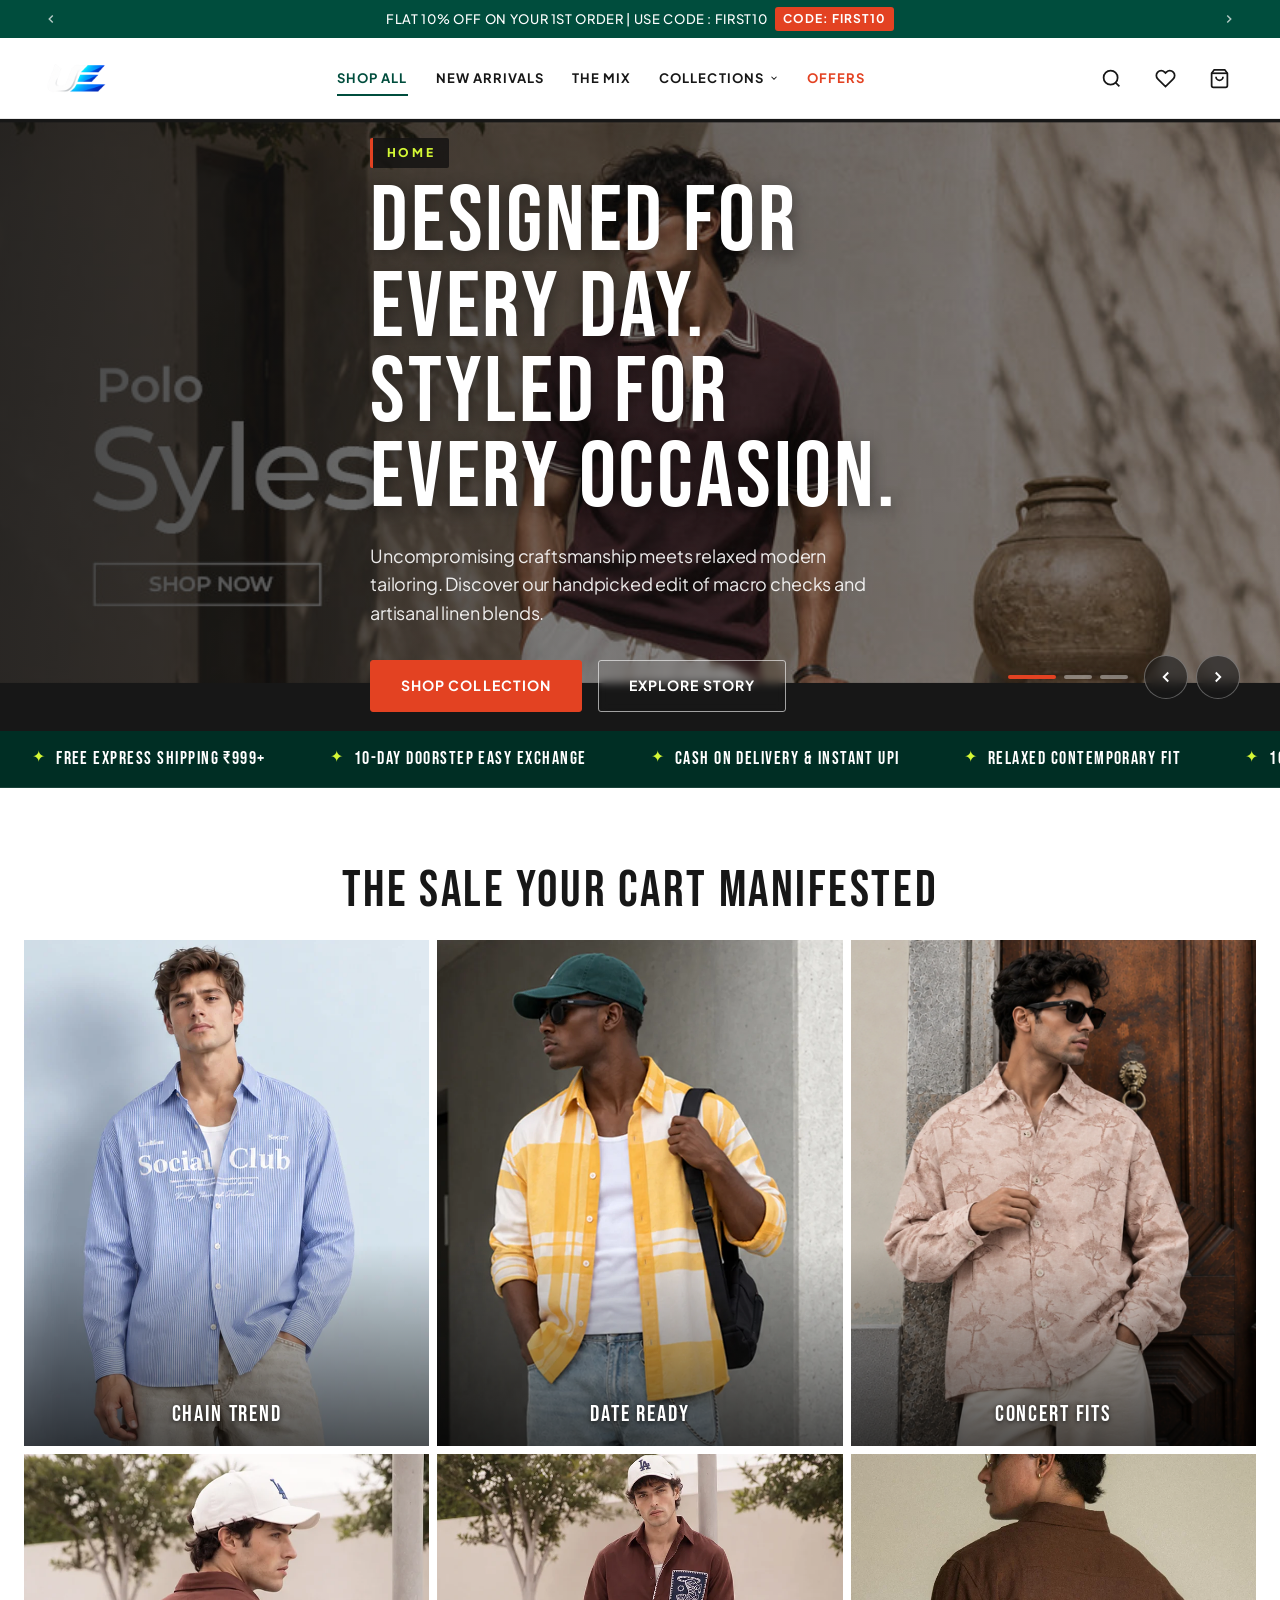
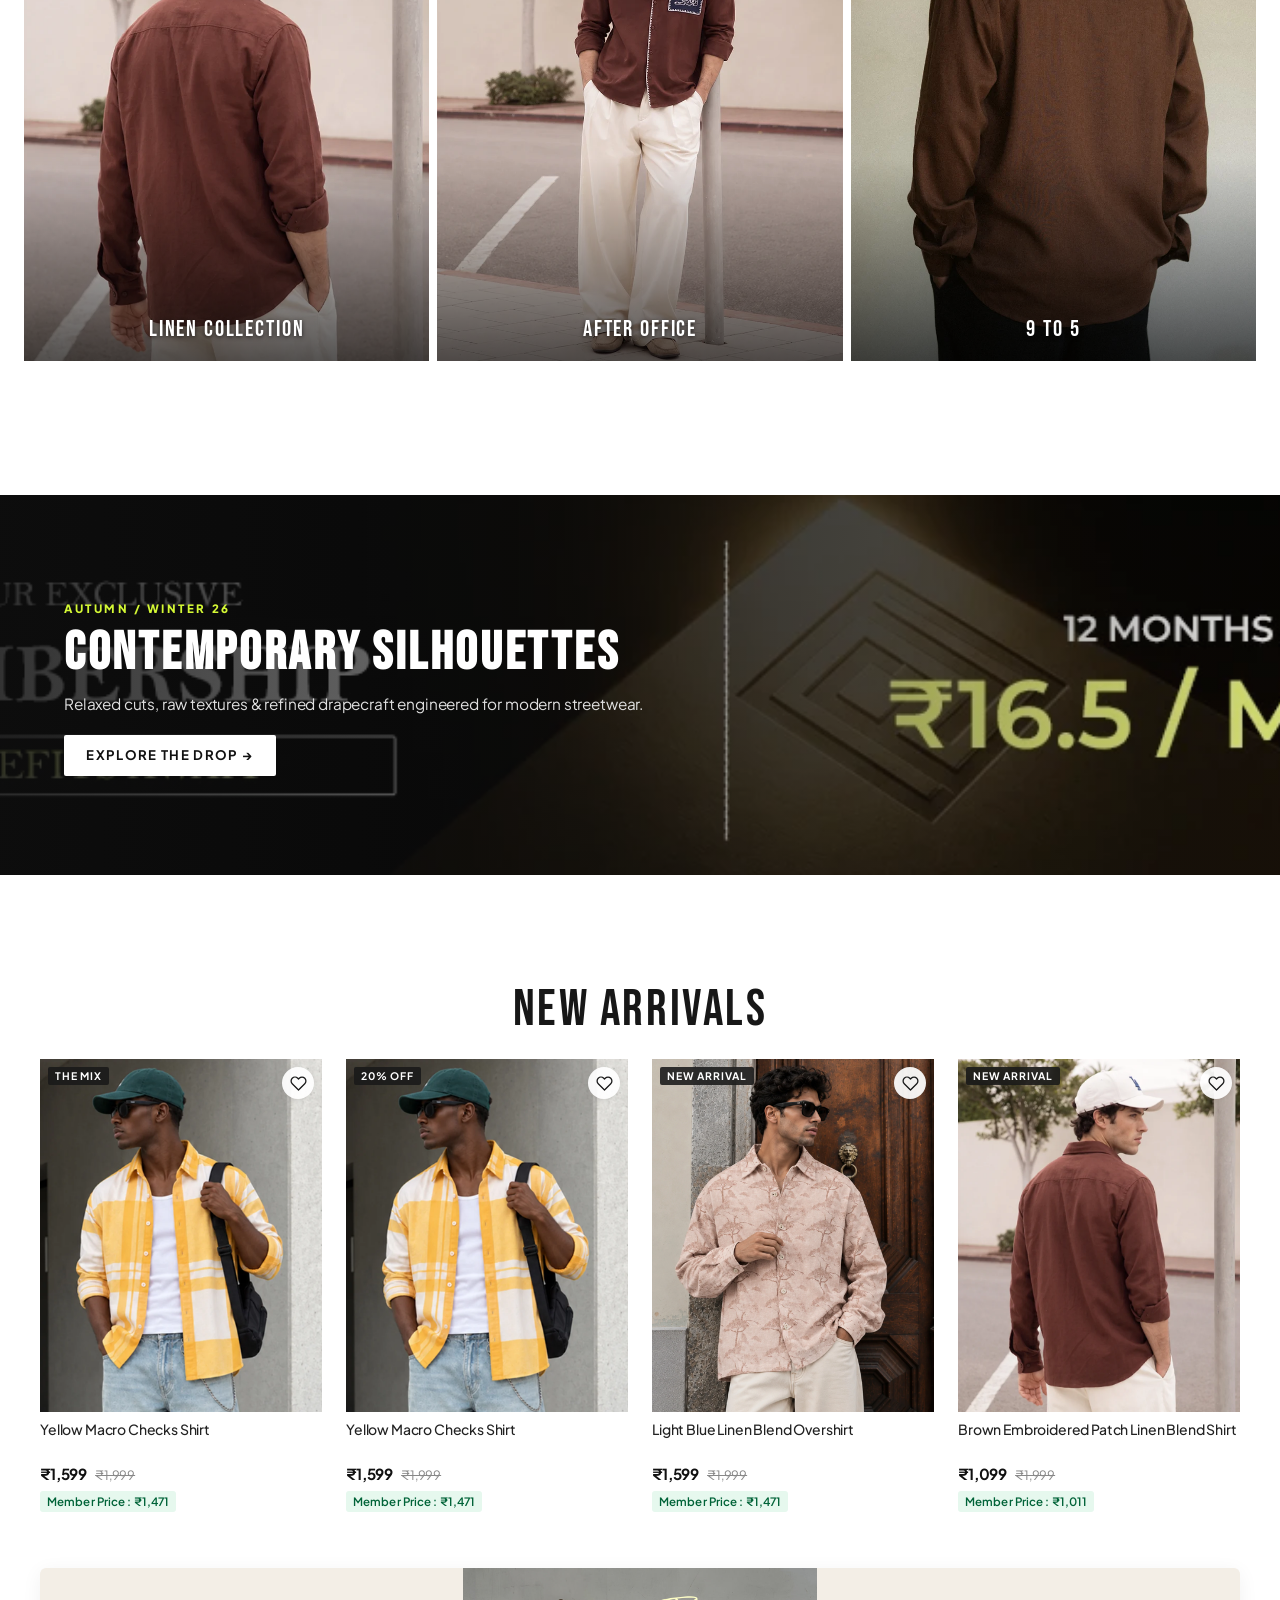
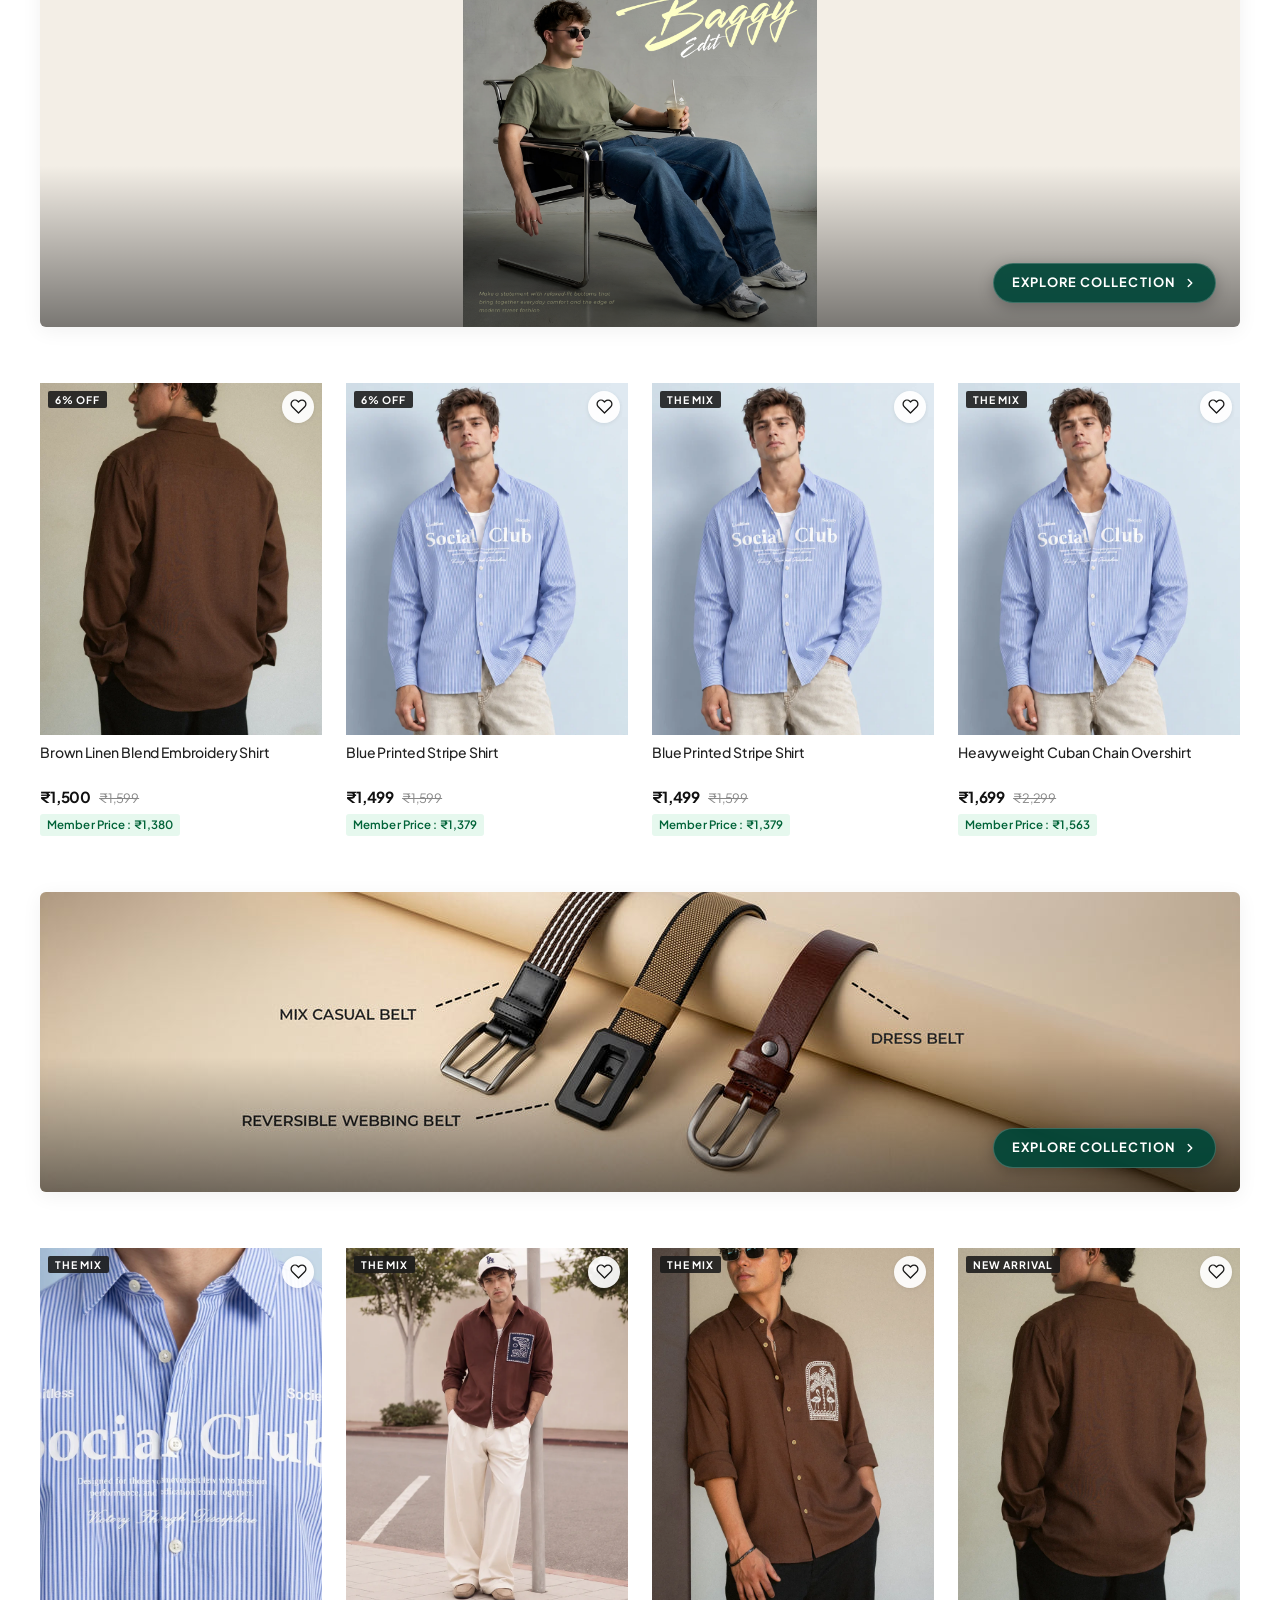
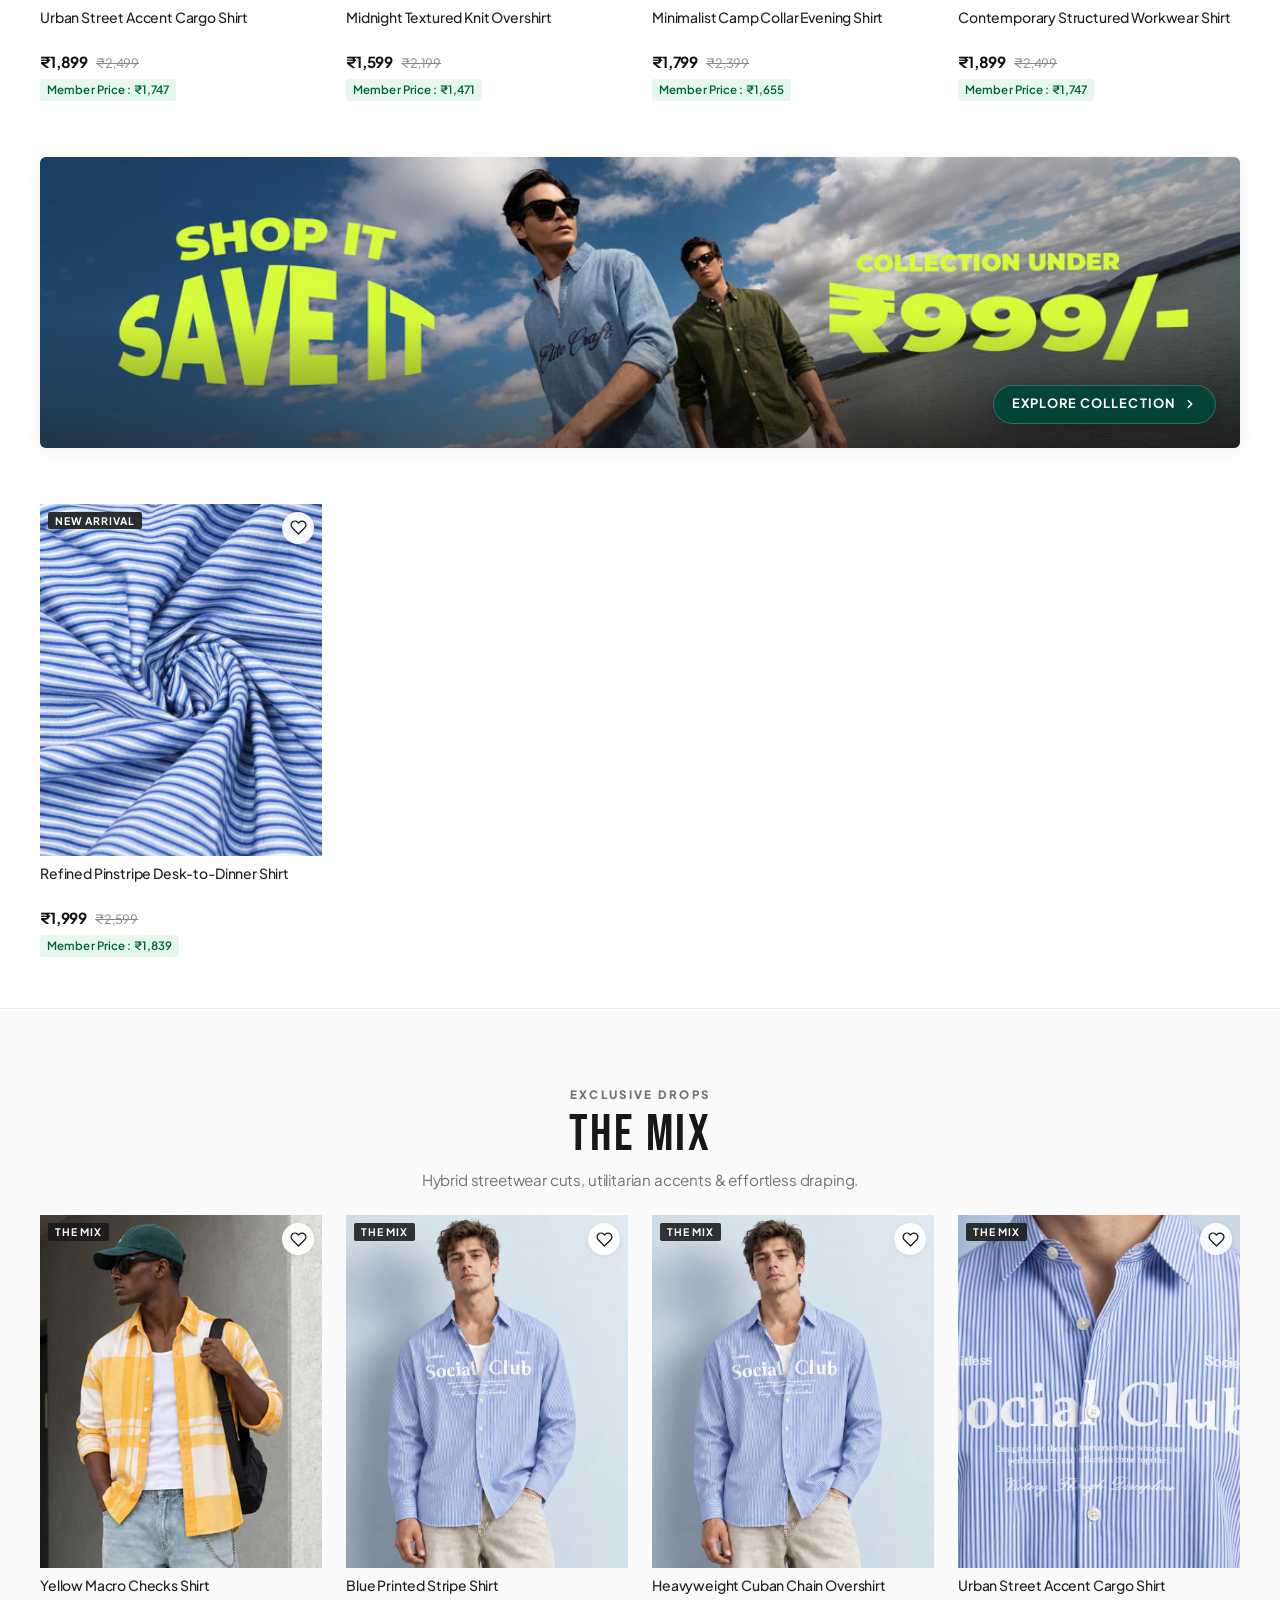
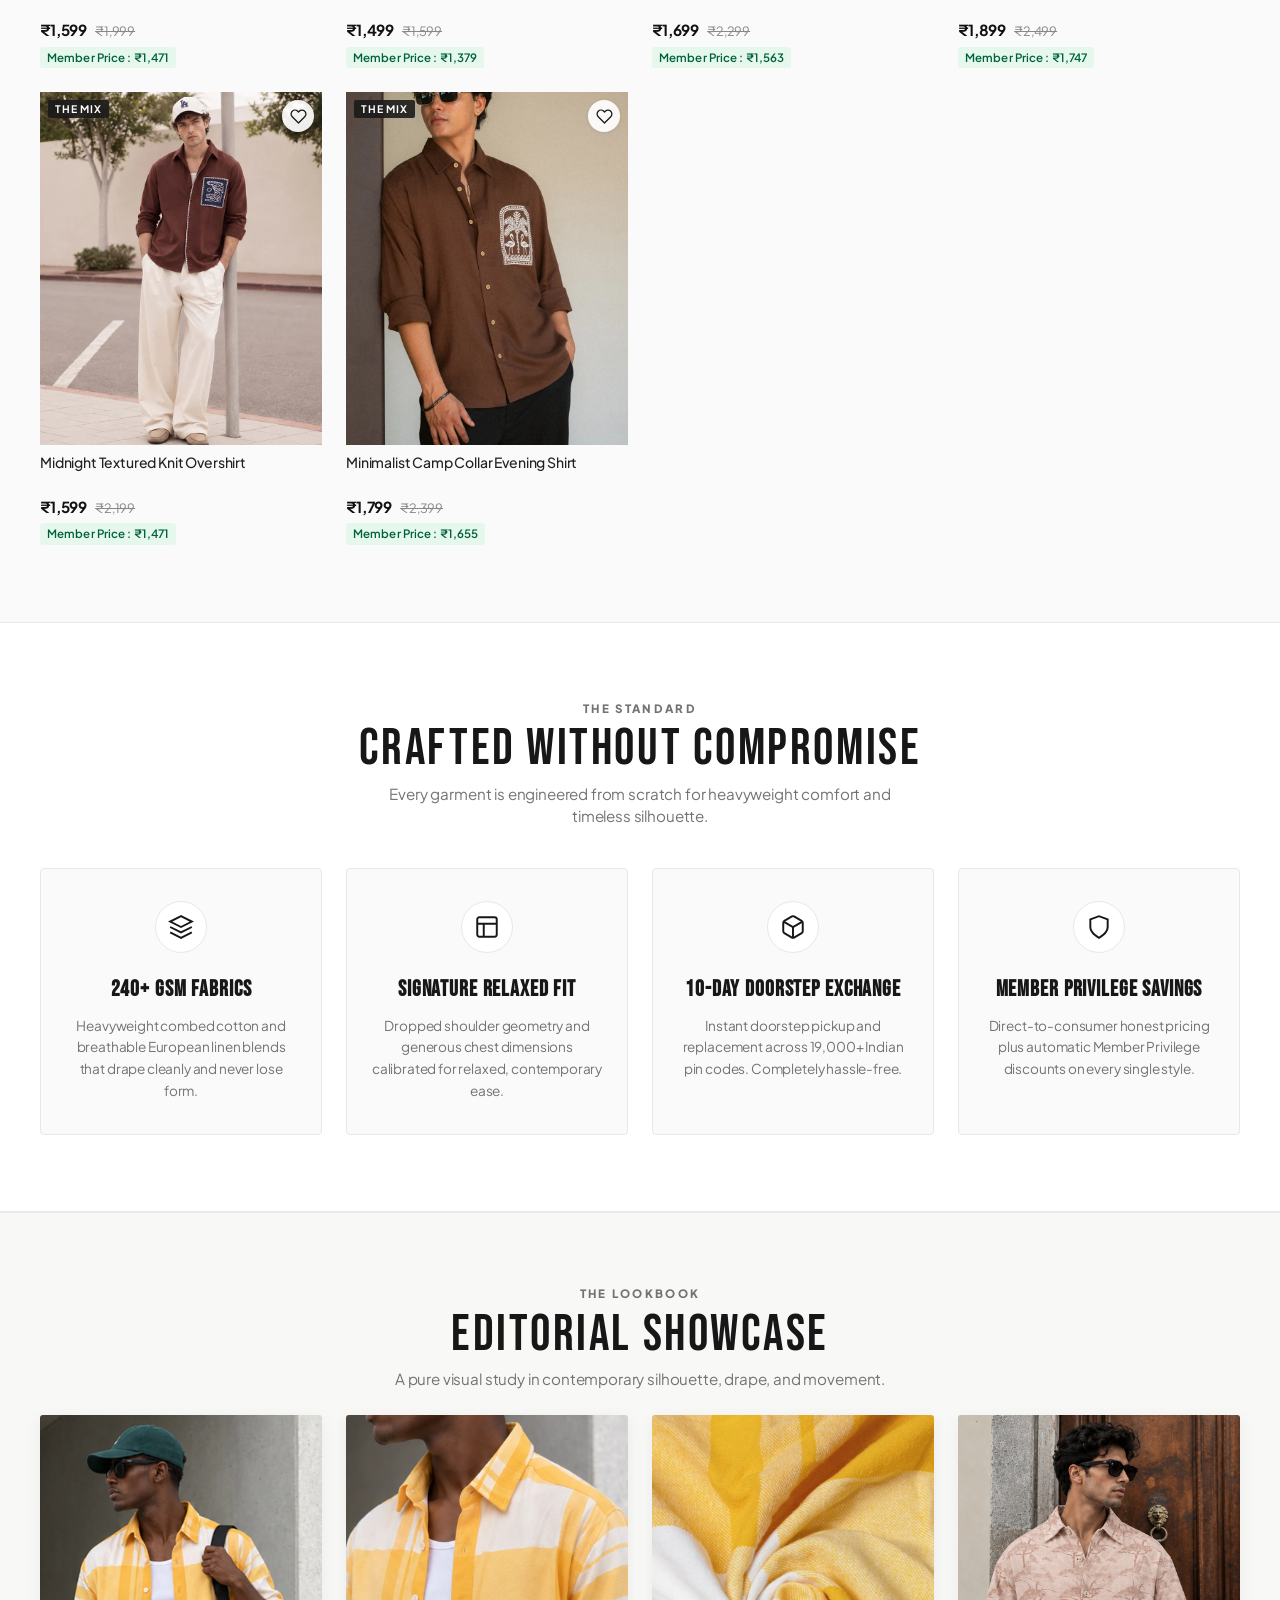
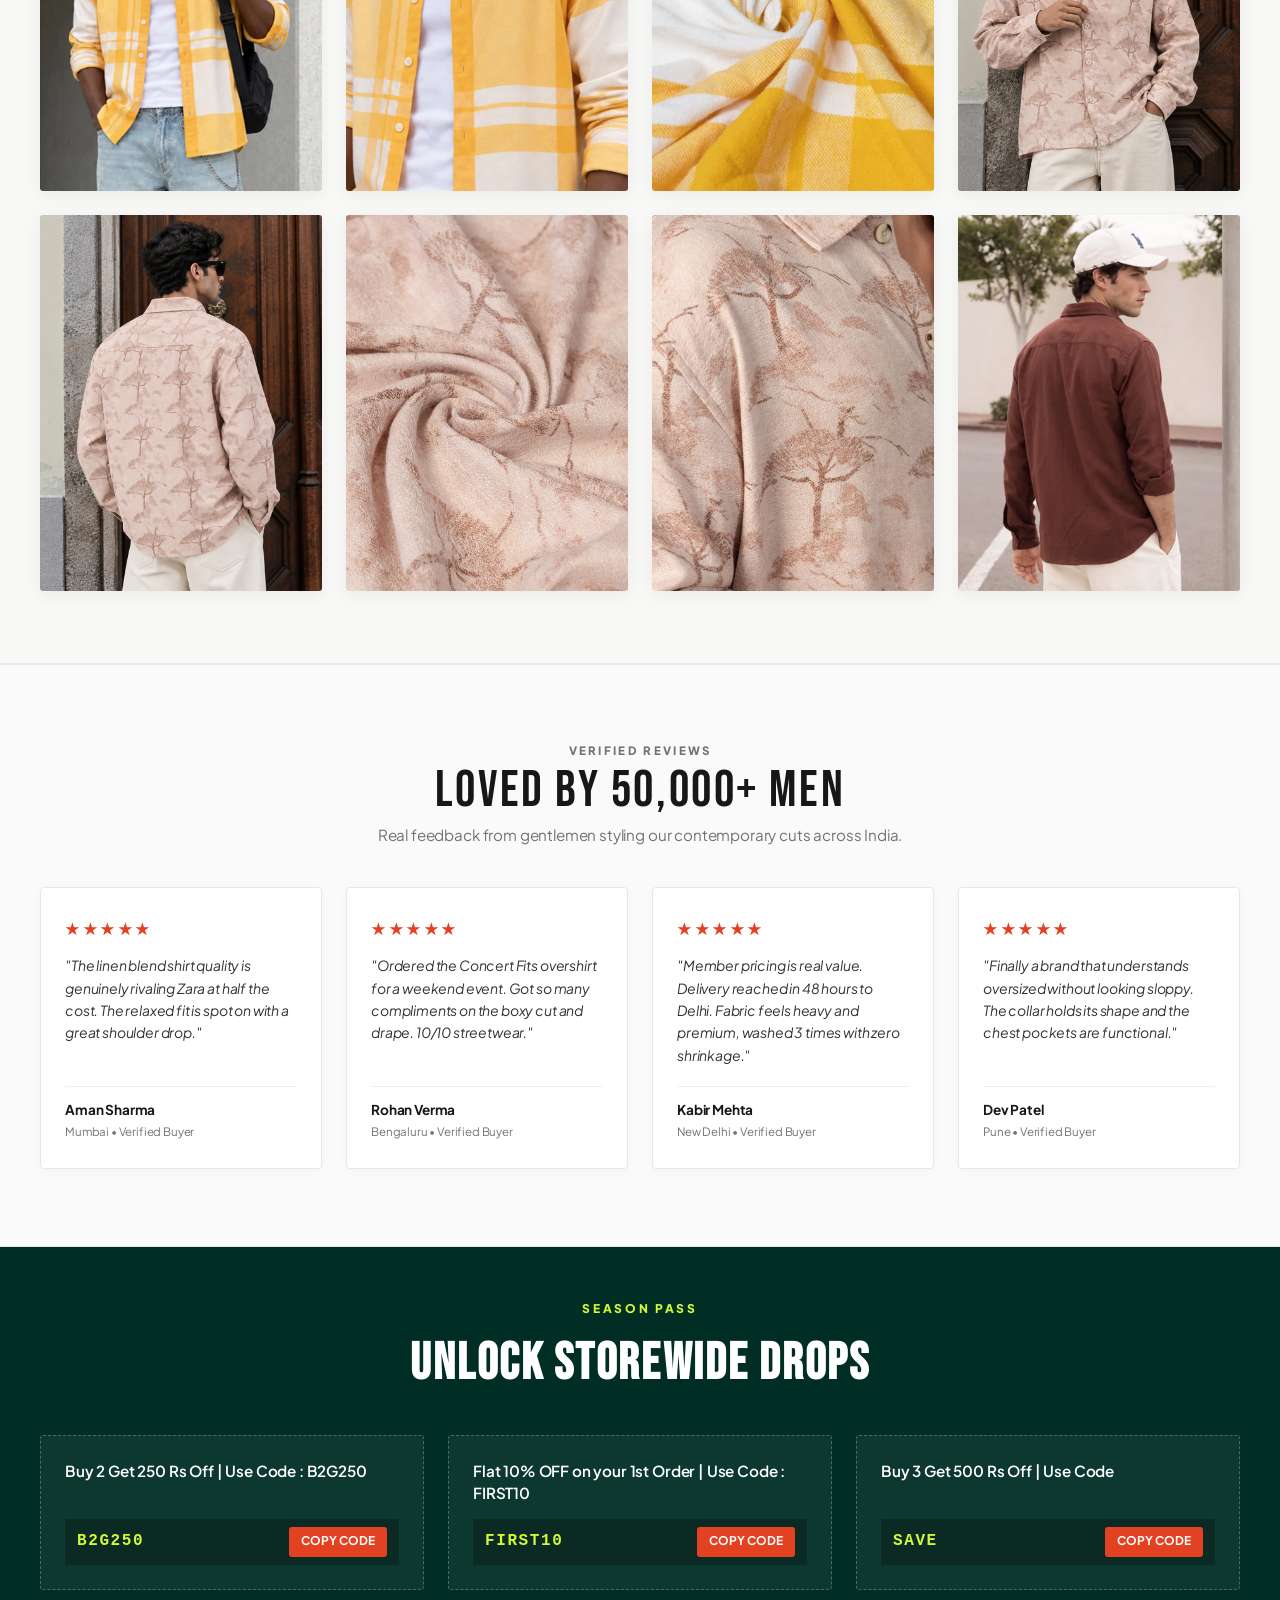
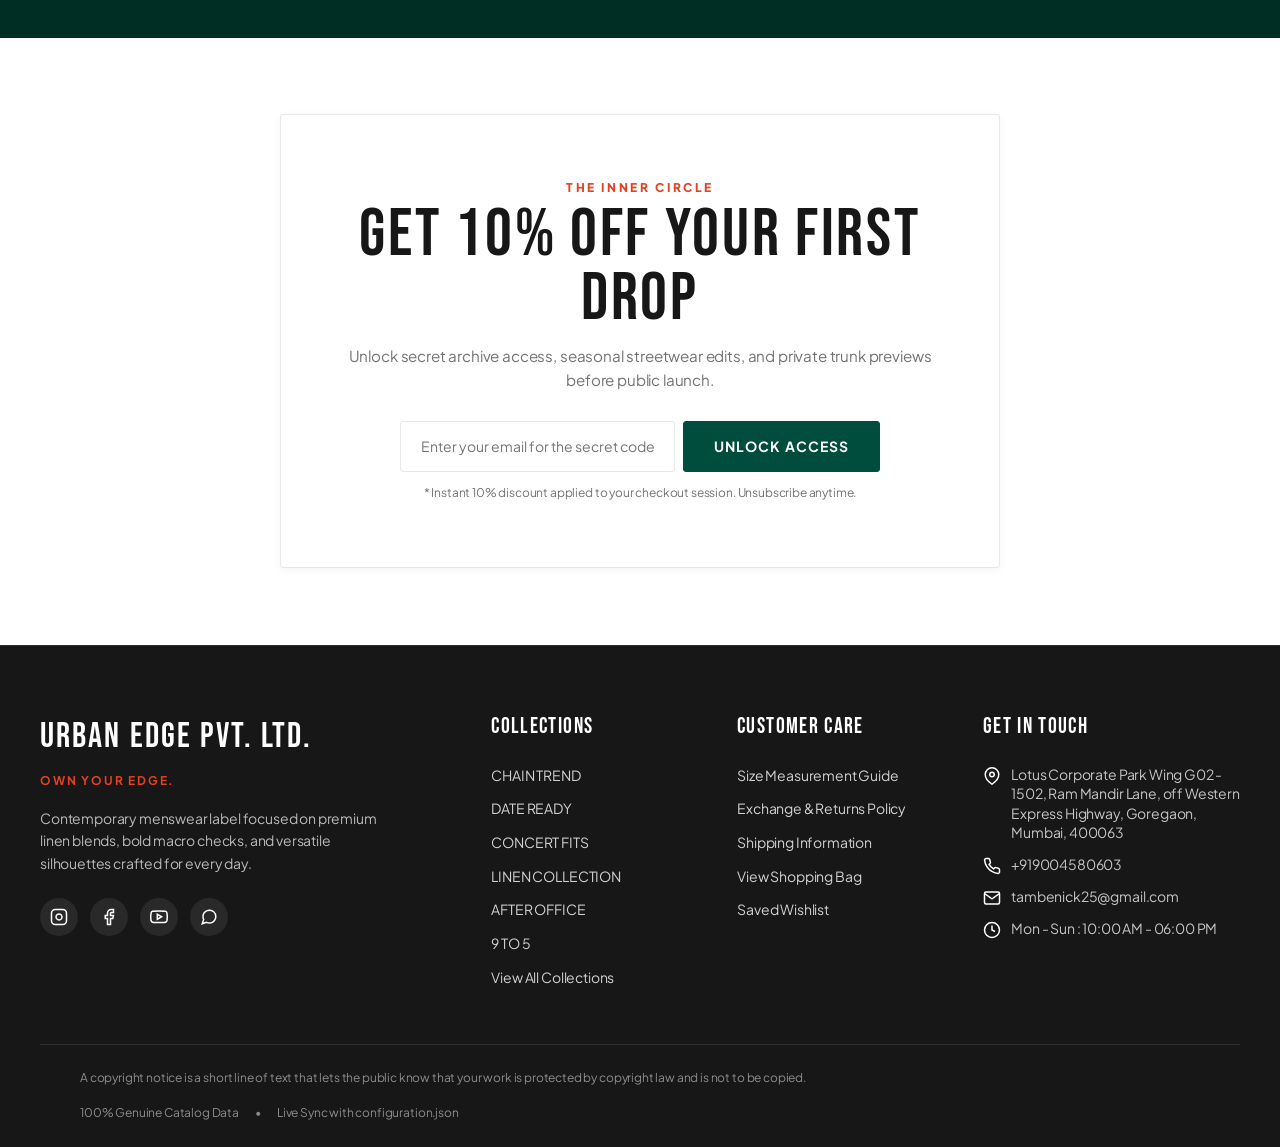
==== commit 475de652: "HTML Push" ====
--- a/index.html
+++ b/index.html
@@ -653,6 +653,471 @@
   </div>
 
   <!-- Dynamic Application Scripts -->
+    <!-- Embedded Offline / Local Fallback Configuration (guarantees zero CORS failures when opened via file://) -->
+  <script id="bandhan-embedded-config" type="application/json">
+{
+  "currentCount": 46,
+  "timestamp": "2026-10-27T14:01:05.171Z",
+  "data": {
+    "currentCount": 12,
+    "timestamp": "2026-10-26T12:36:10.882Z",
+    "brand": {
+      "brand_name": "UrbanEdge",
+      "brand_tagline": "Wear Your Edge",
+      "brand_logo": "https://raw.githubusercontent.com/Noblecompute/NobleApp_bandhan/main/media/file1.png"
+    },
+    "categories": [
+      {
+        "id": 1,
+        "category_name": "Home",
+        "category_image": "",
+        "link": ""
+      },
+      {
+        "id": 1792749763143,
+        "category_name": "CHAIN TREND",
+        "category_image": "https://raw.githubusercontent.com/Noblecompute/customapp-bandhan/main/media/file31.webp",
+        "link": "",
+        "cover_product_id": 1792753000001
+      },
+      {
+        "id": 1792749774692,
+        "category_name": "DATE READY",
+        "category_image": "https://raw.githubusercontent.com/Noblecompute/customapp-bandhan/main/media/file8.webp",
+        "link": "",
+        "cover_product_id": 1792749834198
+      },
+      {
+        "id": 1792749782402,
+        "category_name": "CONCERT FITS",
+        "category_image": "https://raw.githubusercontent.com/Noblecompute/customapp-bandhan/main/media/file14.webp",
+        "link": "",
+        "cover_product_id": 1792749954069
+      },
+      {
+        "id": 1792749796027,
+        "category_name": "LINEN COLLECTION",
+        "category_image": "https://raw.githubusercontent.com/Noblecompute/customapp-bandhan/main/media/file18.webp",
+        "link": "",
+        "cover_product_id": 1792750147622
+      },
+      {
+        "id": 1792749802244,
+        "category_name": "AFTER OFFICE",
+        "category_image": "https://raw.githubusercontent.com/Noblecompute/customapp-bandhan/main/media/file20.webp",
+        "link": "",
+        "cover_product_id": 1792753000003
+      },
+      {
+        "id": 1792749809721,
+        "category_name": "9 TO 5",
+        "category_image": "https://raw.githubusercontent.com/Noblecompute/customapp-bandhan/main/media/file24.webp",
+        "link": "",
+        "cover_product_id": 1792753000005
+      }
+    ],
+    "hero": [
+      {
+        "title": "",
+        "link": "",
+        "image": "https://raw.githubusercontent.com/Noblecompute/NobleApp_bandhan/main/media/file2.jpg",
+        "desktop_image": "https://raw.githubusercontent.com/Noblecompute/NobleApp_bandhan/main/media/file2.jpg",
+        "mobile_image": "https://raw.githubusercontent.com/Noblecompute/NobleApp_bandhan/main/media/file3.jpg",
+        "desktop_fit_mode": "contain",
+        "mobile_fit_mode": "contain",
+        "view_mode": "auto",
+        "category": "Home"
+      },
+      {
+        "title": "",
+        "link": "",
+        "image": "https://raw.githubusercontent.com/Noblecompute/NobleApp_bandhan/main/media/file4.jpg",
+        "desktop_image": "https://raw.githubusercontent.com/Noblecompute/NobleApp_bandhan/main/media/file4.jpg",
+        "mobile_image": "https://raw.githubusercontent.com/Noblecompute/NobleApp_bandhan/main/media/file5.jpg",
+        "desktop_fit_mode": "contain",
+        "mobile_fit_mode": "contain",
+        "view_mode": "auto",
+        "category": "Home"
+      },
+      {
+        "title": "",
+        "link": "",
+        "image": "https://raw.githubusercontent.com/Noblecompute/NobleApp_bandhan/main/media/file6.jpg",
+        "desktop_image": "https://raw.githubusercontent.com/Noblecompute/NobleApp_bandhan/main/media/file6.jpg",
+        "mobile_image": "https://raw.githubusercontent.com/Noblecompute/NobleApp_bandhan/main/media/file7.jpg",
+        "desktop_fit_mode": "contain",
+        "mobile_fit_mode": "contain",
+        "view_mode": "auto",
+        "category": "Home"
+      }
+    ],
+    "instagram": [],
+    "news": [
+      {
+        "headline": "Buy 2 Get 250 Rs Off | Use Code : B2G250",
+        "link": ""
+      },
+      {
+        "headline": "Flat 10% OFF on your 1st Order | Use Code : FIRST10",
+        "link": ""
+      },
+      {
+        "headline": "Buy 3 Get 500 Rs Off | Use Code",
+        "link": ""
+      }
+    ],
+    "story": [],
+    "topics": [
+      {
+        "id": 1793108390218,
+        "topic_name": "",
+        "topic_image": "https://raw.githubusercontent.com/Noblecompute/NobleApp_bandhan/main/media/file8.jpg",
+        "image": "https://raw.githubusercontent.com/Noblecompute/NobleApp_bandhan/main/media/file8.jpg",
+        "desktop_image": "https://raw.githubusercontent.com/Noblecompute/NobleApp_bandhan/main/media/file8.jpg",
+        "mobile_image": "",
+        "desktop_fit_mode": "contain",
+        "mobile_fit_mode": "contain",
+        "view_mode": "auto",
+        "category": "",
+        "link": ""
+      },
+      {
+        "id": 1793108418117,
+        "topic_name": "",
+        "topic_image": "https://raw.githubusercontent.com/Noblecompute/NobleApp_bandhan/main/media/file9.jpg",
+        "image": "https://raw.githubusercontent.com/Noblecompute/NobleApp_bandhan/main/media/file9.jpg",
+        "desktop_image": "https://raw.githubusercontent.com/Noblecompute/NobleApp_bandhan/main/media/file9.jpg",
+        "mobile_image": "",
+        "desktop_fit_mode": "contain",
+        "mobile_fit_mode": "contain",
+        "view_mode": "auto",
+        "category": "",
+        "link": ""
+      },
+      {
+        "id": 1793109552643,
+        "topic_name": "",
+        "topic_image": "https://raw.githubusercontent.com/Noblecompute/NobleApp_bandhan/main/media/file10.jpg",
+        "image": "https://raw.githubusercontent.com/Noblecompute/NobleApp_bandhan/main/media/file10.jpg",
+        "desktop_image": "https://raw.githubusercontent.com/Noblecompute/NobleApp_bandhan/main/media/file10.jpg",
+        "mobile_image": "",
+        "desktop_fit_mode": "contain",
+        "mobile_fit_mode": "contain",
+        "view_mode": "auto",
+        "category": "",
+        "link": ""
+      },
+      {
+        "id": 1793109552807,
+        "topic_name": "",
+        "topic_image": "https://raw.githubusercontent.com/Noblecompute/NobleApp_bandhan/main/media/file11.jpg",
+        "image": "https://raw.githubusercontent.com/Noblecompute/NobleApp_bandhan/main/media/file11.jpg",
+        "desktop_image": "https://raw.githubusercontent.com/Noblecompute/NobleApp_bandhan/main/media/file11.jpg",
+        "mobile_image": "",
+        "desktop_fit_mode": "contain",
+        "mobile_fit_mode": "contain",
+        "view_mode": "auto",
+        "category": "",
+        "link": ""
+      },
+      {
+        "id": 1793109606390,
+        "topic_name": "",
+        "topic_image": "https://raw.githubusercontent.com/Noblecompute/NobleApp_bandhan/main/media/file12.jpg",
+        "image": "https://raw.githubusercontent.com/Noblecompute/NobleApp_bandhan/main/media/file12.jpg",
+        "desktop_image": "https://raw.githubusercontent.com/Noblecompute/NobleApp_bandhan/main/media/file12.jpg",
+        "mobile_image": "",
+        "desktop_fit_mode": "contain",
+        "mobile_fit_mode": "contain",
+        "view_mode": "auto",
+        "category": "",
+        "link": ""
+      }
+    ],
+    "footer": {
+      "footer_company": "URBAN EDGE Pvt. Ltd.",
+      "footer_address": "Lotus Corporate Park Wing G02 - 1502, Ram Mandir Lane, off Western Express Highway, Goregaon, Mumbai, 400063",
+      "footer_phone": "+919004580603",
+      "footer_email": "tambenick25@gmail.com",
+      "footer_hours": "Mon - Sun : 10:00 AM - 06:00 PM",
+      "footer_copyright": "A copyright notice is a short line of text that lets the public know that your work is protected by copyright law and is not to be copied.",
+      "footer_tagline": "Own Your Edge.",
+      "company_links": [],
+      "policy_links": [],
+      "social_links": {
+        "facebook": "https://www.facebook.com/powerlookofficial",
+        "instagram": "https://www.instagram.com/powerlookofficial",
+        "youtube": "https://www.youtube.com/@powerlook6252",
+        "whatsapp": "https://wa.me/919004580603",
+        "twitter": "https://www.powerlook.in/"
+      }
+    },
+    "subpages": [
+      {
+        "id": 1792749834198,
+        "name": "Yellow Macro Checks Shirt",
+        "category": "DATE READY",
+        "price": "1999",
+        "discount_price": "1599",
+        "description": "Yellow Macro Checks Shirt featuring a bold check pattern for a stylish, modern look. Perfect for casual outings and everyday wear.",
+        "photos": [
+          "https://raw.githubusercontent.com/Noblecompute/customapp-bandhan/main/media/file8.webp",
+          "https://raw.githubusercontent.com/Noblecompute/customapp-bandhan/main/media/file9.webp",
+          "https://raw.githubusercontent.com/Noblecompute/customapp-bandhan/main/media/file10.webp"
+        ],
+        "is_category_cover": true,
+        "is_showcase": true,
+        "is_new_arrival": false,
+        "is_mix": true,
+        "is_enabled": true
+      },
+      {
+        "id": 1792749937780,
+        "name": "Yellow Macro Checks Shirt",
+        "category": "CONCERT FITS",
+        "price": "1999",
+        "discount_price": "1599",
+        "description": "Yellow Macro Checks Shirt featuring a bold check pattern for a stylish, modern look. Perfect for casual outings and everyday wear.",
+        "photos": [
+          "https://raw.githubusercontent.com/Noblecompute/customapp-bandhan/main/media/file11.webp",
+          "https://raw.githubusercontent.com/Noblecompute/customapp-bandhan/main/media/file12.webp",
+          "https://raw.githubusercontent.com/Noblecompute/customapp-bandhan/main/media/file13.webp"
+        ],
+        "is_category_cover": false,
+        "is_showcase": false,
+        "is_new_arrival": false,
+        "is_mix": false,
+        "is_enabled": true
+      },
+      {
+        "id": 1792749954069,
+        "name": "Light Blue Linen Blend Overshirt",
+        "category": "CONCERT FITS",
+        "price": "1999",
+        "discount_price": "1599",
+        "description": "Light Blue Linen Blend Shirt featuring a clean, elegant design for a fresh and sophisticated look. Perfect for casual outings and everyday wear.",
+        "photos": [
+          "https://raw.githubusercontent.com/Noblecompute/customapp-bandhan/main/media/file14.webp",
+          "https://raw.githubusercontent.com/Noblecompute/customapp-bandhan/main/media/file15.webp",
+          "https://raw.githubusercontent.com/Noblecompute/customapp-bandhan/main/media/file16.webp",
+          "https://raw.githubusercontent.com/Noblecompute/customapp-bandhan/main/media/file17.webp"
+        ],
+        "is_category_cover": true,
+        "is_showcase": true,
+        "is_new_arrival": true,
+        "is_mix": false,
+        "is_enabled": true
+      },
+      {
+        "id": 1792750147622,
+        "name": "Brown Embroidered Patch Linen Blend Shirt",
+        "category": "LINEN COLLECTION",
+        "price": "1999",
+        "discount_price": "1099",
+        "description": "Brown Linen Blend Shirt featuring stylish embroidered patches for a premium, modern look. Perfect for casual outings and everyday wear.",
+        "photos": [
+          "https://raw.githubusercontent.com/Noblecompute/customapp-bandhan/main/media/file18.webp",
+          "https://raw.githubusercontent.com/Noblecompute/customapp-bandhan/main/media/file19.webp",
+          "https://raw.githubusercontent.com/Noblecompute/customapp-bandhan/main/media/file20.webp",
+          "https://raw.githubusercontent.com/Noblecompute/customapp-bandhan/main/media/file21.webp",
+          "https://raw.githubusercontent.com/Noblecompute/customapp-bandhan/main/media/file22.jpg",
+          "https://raw.githubusercontent.com/Noblecompute/customapp-bandhan/main/media/file23.webp"
+        ],
+        "is_category_cover": true,
+        "is_showcase": true,
+        "is_new_arrival": true,
+        "is_mix": false,
+        "is_enabled": true
+      },
+      {
+        "id": 1792750148998,
+        "name": "Brown Linen Blend Embroidery Shirt",
+        "category": "DATE READY",
+        "price": "1599",
+        "discount_price": "1500",
+        "description": "Light Blue Linen Blend Shirt featuring a clean, elegant design for a fresh and sophisticated look. Perfect for casual outings and everyday wear.",
+        "photos": [
+          "https://raw.githubusercontent.com/Noblecompute/customapp-bandhan/main/media/file24.webp",
+          "https://raw.githubusercontent.com/Noblecompute/customapp-bandhan/main/media/file25.webp",
+          "https://raw.githubusercontent.com/Noblecompute/customapp-bandhan/main/media/file26.webp",
+          "https://raw.githubusercontent.com/Noblecompute/customapp-bandhan/main/media/file27.webp",
+          "https://raw.githubusercontent.com/Noblecompute/customapp-bandhan/main/media/file28.webp",
+          "https://raw.githubusercontent.com/Noblecompute/customapp-bandhan/main/media/file29.webp",
+          "https://raw.githubusercontent.com/Noblecompute/customapp-bandhan/main/media/file30.webp"
+        ],
+        "is_category_cover": false,
+        "is_showcase": false,
+        "is_new_arrival": false,
+        "is_mix": false,
+        "is_enabled": true
+      },
+      {
+        "id": 1792750149230,
+        "name": "Blue Printed Stripe Shirt",
+        "category": "LINEN COLLECTION",
+        "price": "1599",
+        "discount_price": "1499",
+        "description": "Blue Printed Stripe Shirt featuring a modern striped pattern for a smart, stylish look. Perfect for casual outings and everyday wear.",
+        "photos": [
+          "https://raw.githubusercontent.com/Noblecompute/customapp-bandhan/main/media/file32.webp",
+          "https://raw.githubusercontent.com/Noblecompute/customapp-bandhan/main/media/file33.webp",
+          "https://raw.githubusercontent.com/Noblecompute/customapp-bandhan/main/media/file34.webp",
+          "https://raw.githubusercontent.com/Noblecompute/customapp-bandhan/main/media/file35.webp",
+          "https://raw.githubusercontent.com/Noblecompute/customapp-bandhan/main/media/file36.webp"
+        ],
+        "is_category_cover": false,
+        "is_showcase": false,
+        "is_new_arrival": false,
+        "is_mix": false,
+        "is_enabled": true
+      },
+      {
+        "id": 1792752146464,
+        "name": "Blue Printed Stripe Shirt",
+        "category": "DATE READY",
+        "price": "1599",
+        "discount_price": "1499",
+        "description": "Blue Printed Stripe Shirt featuring a modern striped pattern for a smart, stylish look. Perfect for casual outings and everyday wear.",
+        "photos": [
+          "https://raw.githubusercontent.com/Noblecompute/customapp-bandhan/main/media/file37.webp",
+          "https://raw.githubusercontent.com/Noblecompute/customapp-bandhan/main/media/file38.webp",
+          "https://raw.githubusercontent.com/Noblecompute/customapp-bandhan/main/media/file39.webp",
+          "https://raw.githubusercontent.com/Noblecompute/customapp-bandhan/main/media/file40.webp",
+          "https://raw.githubusercontent.com/Noblecompute/customapp-bandhan/main/media/file41.webp"
+        ],
+        "is_category_cover": true,
+        "is_showcase": true,
+        "is_new_arrival": true,
+        "is_mix": true,
+        "is_enabled": true
+      },
+      {
+        "id": 1792753000001,
+        "name": "Heavyweight Cuban Chain Overshirt",
+        "category": "CHAIN TREND",
+        "price": "2299",
+        "discount_price": "1699",
+        "description": "Heavyweight relaxed overshirt featuring bespoke metallic chain detailing and reinforced dual chest pockets.",
+        "photos": [
+          "https://raw.githubusercontent.com/Noblecompute/customapp-bandhan/main/media/file31.webp",
+          "https://raw.githubusercontent.com/Noblecompute/customapp-bandhan/main/media/file32.webp",
+          "https://raw.githubusercontent.com/Noblecompute/customapp-bandhan/main/media/file33.webp"
+        ],
+        "is_category_cover": true,
+        "is_showcase": true,
+        "is_new_arrival": true,
+        "is_mix": true,
+        "is_enabled": true
+      },
+      {
+        "id": 1792753000002,
+        "name": "Urban Street Accent Cargo Shirt",
+        "category": "CHAIN TREND",
+        "price": "2499",
+        "discount_price": "1899",
+        "description": "Industrial-inspired utility shirt with metal accents, relaxed drop shoulders, and durable cotton canvas weave.",
+        "photos": [
+          "https://raw.githubusercontent.com/Noblecompute/customapp-bandhan/main/media/file34.webp",
+          "https://raw.githubusercontent.com/Noblecompute/customapp-bandhan/main/media/file35.webp",
+          "https://raw.githubusercontent.com/Noblecompute/customapp-bandhan/main/media/file36.webp"
+        ],
+        "is_category_cover": false,
+        "is_showcase": true,
+        "is_new_arrival": false,
+        "is_mix": true,
+        "is_enabled": true
+      },
+      {
+        "id": 1792753000003,
+        "name": "Midnight Textured Knit Overshirt",
+        "category": "AFTER OFFICE",
+        "price": "2199",
+        "discount_price": "1599",
+        "description": "Soft-touch textured waffle knit designed for seamless transition from work hours to evening social gatherings.",
+        "photos": [
+          "https://raw.githubusercontent.com/Noblecompute/customapp-bandhan/main/media/file20.webp",
+          "https://raw.githubusercontent.com/Noblecompute/customapp-bandhan/main/media/file21.webp",
+          "https://raw.githubusercontent.com/Noblecompute/customapp-bandhan/main/media/file22.jpg"
+        ],
+        "is_category_cover": true,
+        "is_showcase": true,
+        "is_new_arrival": true,
+        "is_mix": true,
+        "is_enabled": true
+      },
+      {
+        "id": 1792753000004,
+        "name": "Minimalist Camp Collar Evening Shirt",
+        "category": "AFTER OFFICE",
+        "price": "2399",
+        "discount_price": "1799",
+        "description": "Clean camp collar silhouette cut from breathable rayon-linen blend with clean drape and effortless fluidity.",
+        "photos": [
+          "https://raw.githubusercontent.com/Noblecompute/customapp-bandhan/main/media/file27.webp",
+          "https://raw.githubusercontent.com/Noblecompute/customapp-bandhan/main/media/file28.webp",
+          "https://raw.githubusercontent.com/Noblecompute/customapp-bandhan/main/media/file29.webp"
+        ],
+        "is_category_cover": false,
+        "is_showcase": false,
+        "is_new_arrival": false,
+        "is_mix": true,
+        "is_enabled": true
+      },
+      {
+        "id": 1792753000005,
+        "name": "Contemporary Structured Workwear Shirt",
+        "category": "9 TO 5",
+        "price": "2499",
+        "discount_price": "1899",
+        "description": "Crisp executive workwear shirt with structured collar, breathable stretch weave, and tailored modern fit.",
+        "photos": [
+          "https://raw.githubusercontent.com/Noblecompute/customapp-bandhan/main/media/file24.webp",
+          "https://raw.githubusercontent.com/Noblecompute/customapp-bandhan/main/media/file25.webp",
+          "https://raw.githubusercontent.com/Noblecompute/customapp-bandhan/main/media/file26.webp"
+        ],
+        "is_category_cover": true,
+        "is_showcase": true,
+        "is_new_arrival": true,
+        "is_mix": false,
+        "is_enabled": true
+      },
+      {
+        "id": 1792753000006,
+        "name": "Refined Pinstripe Desk-to-Dinner Shirt",
+        "category": "9 TO 5",
+        "price": "2599",
+        "discount_price": "1999",
+        "description": "Subtle monochromatic pinstripes on premium combed poplin with crease-resistant finish.",
+        "photos": [
+          "https://raw.githubusercontent.com/Noblecompute/customapp-bandhan/main/media/file40.webp",
+          "https://raw.githubusercontent.com/Noblecompute/customapp-bandhan/main/media/file41.webp",
+          "https://raw.githubusercontent.com/Noblecompute/customapp-bandhan/main/media/file38.webp"
+        ],
+        "is_category_cover": false,
+        "is_showcase": false,
+        "is_new_arrival": true,
+        "is_mix": false,
+        "is_enabled": true
+      }
+    ],
+    "showcase": [],
+    "NewArrival": [],
+    "Mix": []
+  },
+  "filename": "2026-10-26-123610-configuration.json",
+  "userEmail": "nitikesh@tambnick25.onmicrosoft.com",
+  "userName": "nitikesh",
+  "organizationName": "Bandhan",
+  "organizationSlug": "bandhan",
+  "workspaceType": "organization",
+  "github": {
+    "repository": "https://github.com/Noblecompute/NobleApp_bandhan",
+    "branch": "main",
+    "publishedAt": "2026-10-27T14:01:22.948Z",
+    "mediaBaseUrl": "https://raw.githubusercontent.com/Noblecompute/NobleApp_bandhan/main/media/"
+  }
+}
+  </script>
   <script src="js/products.js"></script>
   <script src="js/cart.js"></script>
   <script src="js/wishlist.js"></script>
--- a/css/styles.css
+++ b/css/styles.css
@@ -696,6 +696,23 @@
   transform: scale(1);
 }
 
+.hero-media-wrap.fit-desktop-contain img {
+  object-fit: contain;
+}
+
+.hero-media-wrap.fit-desktop-cover img {
+  object-fit: cover;
+}
+
+@media (max-width: 768px) {
+  .hero-media-wrap.fit-mobile-contain img {
+    object-fit: contain;
+  }
+  .hero-media-wrap.fit-mobile-cover img {
+    object-fit: cover;
+  }
+}
+
 .hero-overlay-gradient {
   position: absolute;
   inset: 0;
@@ -1519,7 +1536,7 @@
   padding: 0 0.5rem;
 }
 
-/* Product Grid — Powerlook 4-Column Presentation */
+/* Product Grid — Powerlook 4-Column Presentation (2 cols on mobile, 4 cols on tablet & desktop) */
 .products-grid {
   display: grid;
   grid-template-columns: repeat(2, 1fr);
@@ -1528,12 +1545,6 @@
 
 @media (min-width: 768px) {
   .products-grid {
-    grid-template-columns: repeat(3, 1fr);
-  }
-}
-
-@media (min-width: 1024px) {
-  .products-grid {
     grid-template-columns: repeat(4, 1fr);
   }
 }
@@ -1546,15 +1557,15 @@
   position: relative;
   border-radius: var(--border-radius-sm, 6px);
   overflow: hidden;
-  background-color: var(--color-charcoal);
-  box-shadow: 0 4px 20px rgba(0, 0, 0, 0.08);
+  background-color: var(--color-warm-ivory, #f9ebd7);
+  box-shadow: 0 4px 20px rgba(0, 0, 0, 0.06);
   transition: transform 0.3s cubic-bezier(0.25, 1, 0.5, 1), box-shadow 0.3s cubic-bezier(0.25, 1, 0.5, 1);
 }
 
 .topic-campaign-card.grid-break {
   grid-column: 1 / -1;
   width: 100%;
-  margin: clamp(1rem, 2vw, 2.5rem) 0;
+  margin: clamp(1.25rem, 2.5vw, 2.5rem) 0;
 }
 
 .topic-campaign-card.category-header-banner {
@@ -1565,7 +1576,7 @@
 
 .topic-campaign-card:hover {
   transform: translateY(-2px);
-  box-shadow: 0 10px 30px rgba(0, 0, 0, 0.12);
+  box-shadow: 0 10px 30px rgba(0, 0, 0, 0.1);
 }
 
 .topic-banner-link {
@@ -1580,21 +1591,62 @@
 .topic-banner-media {
   position: relative;
   width: 100%;
-  background-color: #0b1210;
+  background-color: #f3eee6;
   overflow: hidden;
   display: flex;
   align-items: center;
   justify-content: center;
+}
+
+.responsive-picture {
+  display: block;
+  width: 100%;
+  height: 100%;
+}
+
+.responsive-picture img {
+  width: 100%;
+  height: 100%;
+  display: block;
+}
+
+.topic-banner-media .responsive-picture {
+  display: block;
+  width: 100%;
+  height: auto;
+}
+
+.topic-banner-media.fit-desktop-contain .topic-banner-img {
+  object-fit: contain;
+}
+
+.topic-banner-media.fit-desktop-cover .topic-banner-img {
+  object-fit: cover;
+}
+
+@media (max-width: 768px) {
+  .topic-banner-media.fit-mobile-contain .topic-banner-img {
+    object-fit: contain;
+  }
+  .topic-banner-media.fit-mobile-cover .topic-banner-img {
+    object-fit: cover;
+  }
 }
 
 .topic-banner-img {
   width: 100%;
   height: auto;
-  max-height: clamp(180px, 28vw, 320px);
+  max-height: clamp(200px, 28vw, 360px);
   object-fit: cover;
   object-position: center;
   display: block;
   transition: transform 0.6s cubic-bezier(0.25, 1, 0.5, 1), filter 0.3s ease;
+}
+
+@media (max-width: 768px) {
+  .topic-banner-img {
+    max-height: clamp(160px, 45vw, 260px);
+  }
 }
 
 .topic-campaign-card:hover .topic-banner-img {
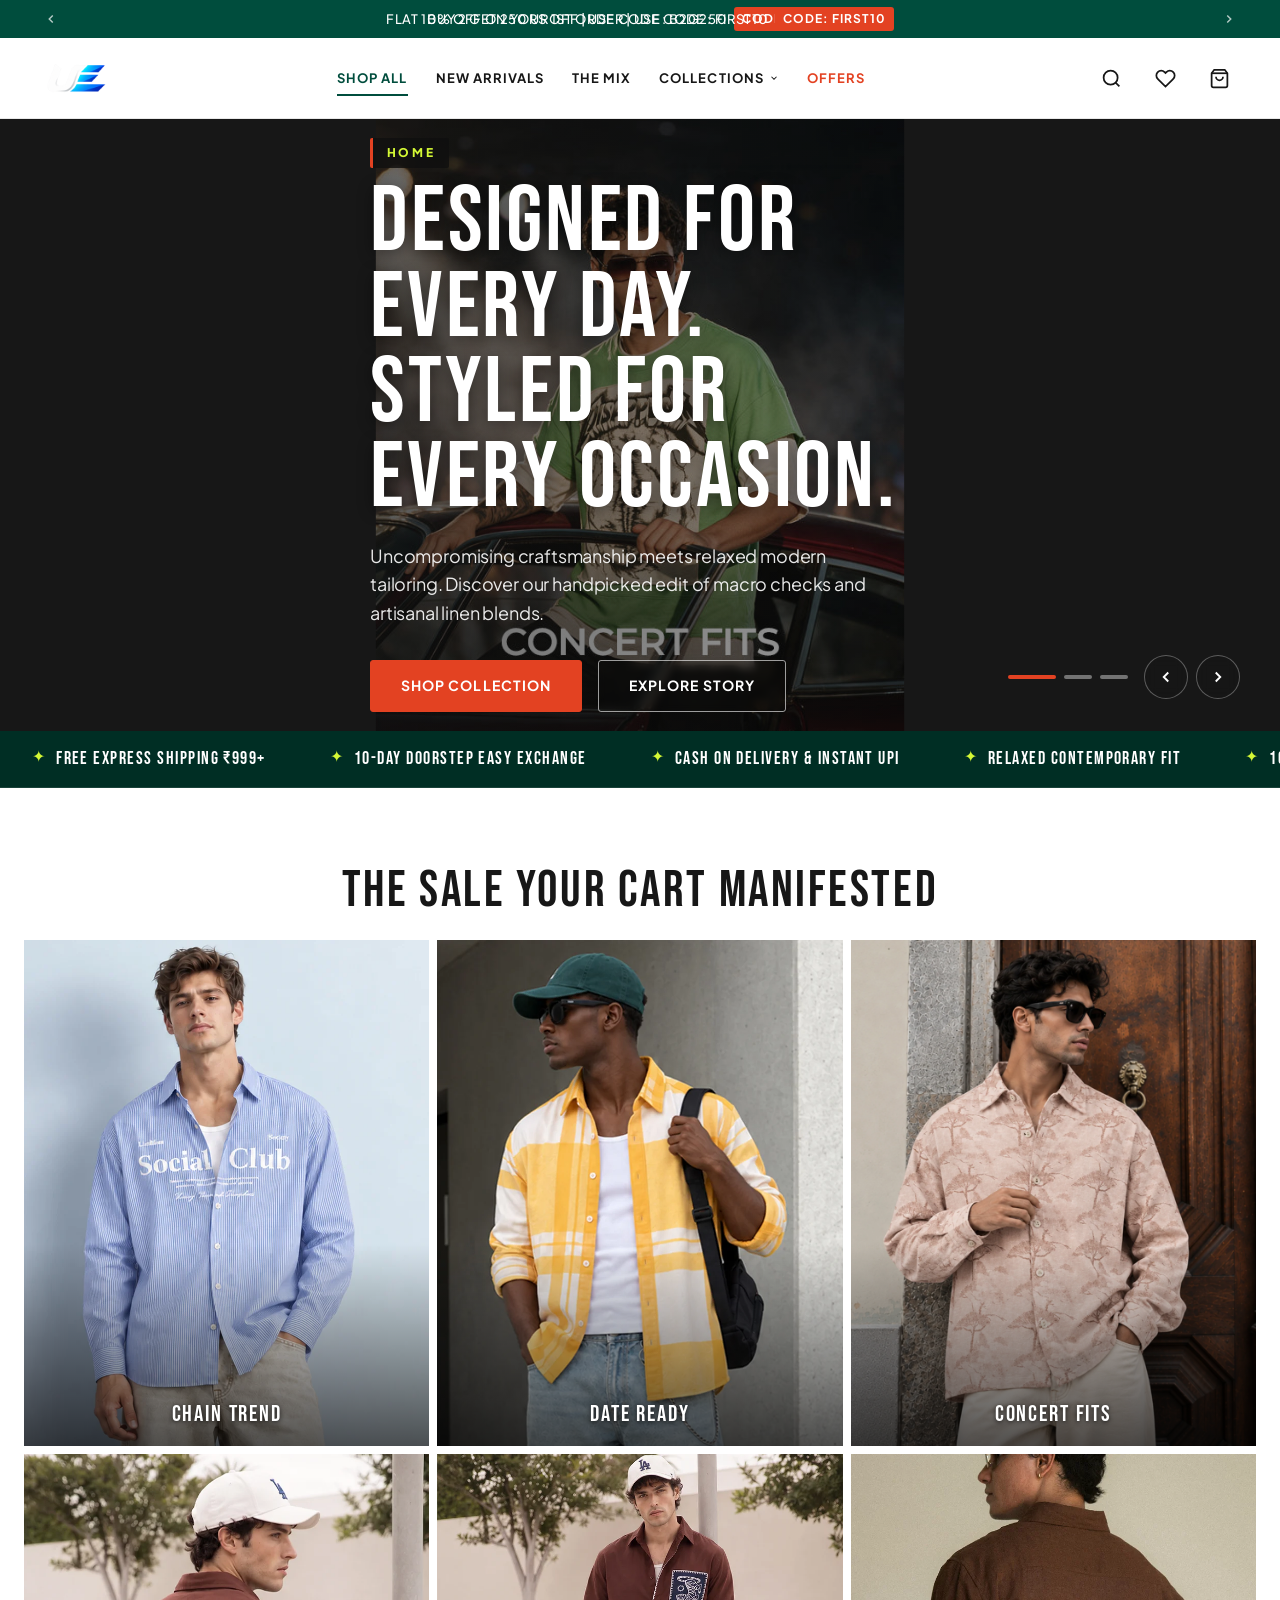
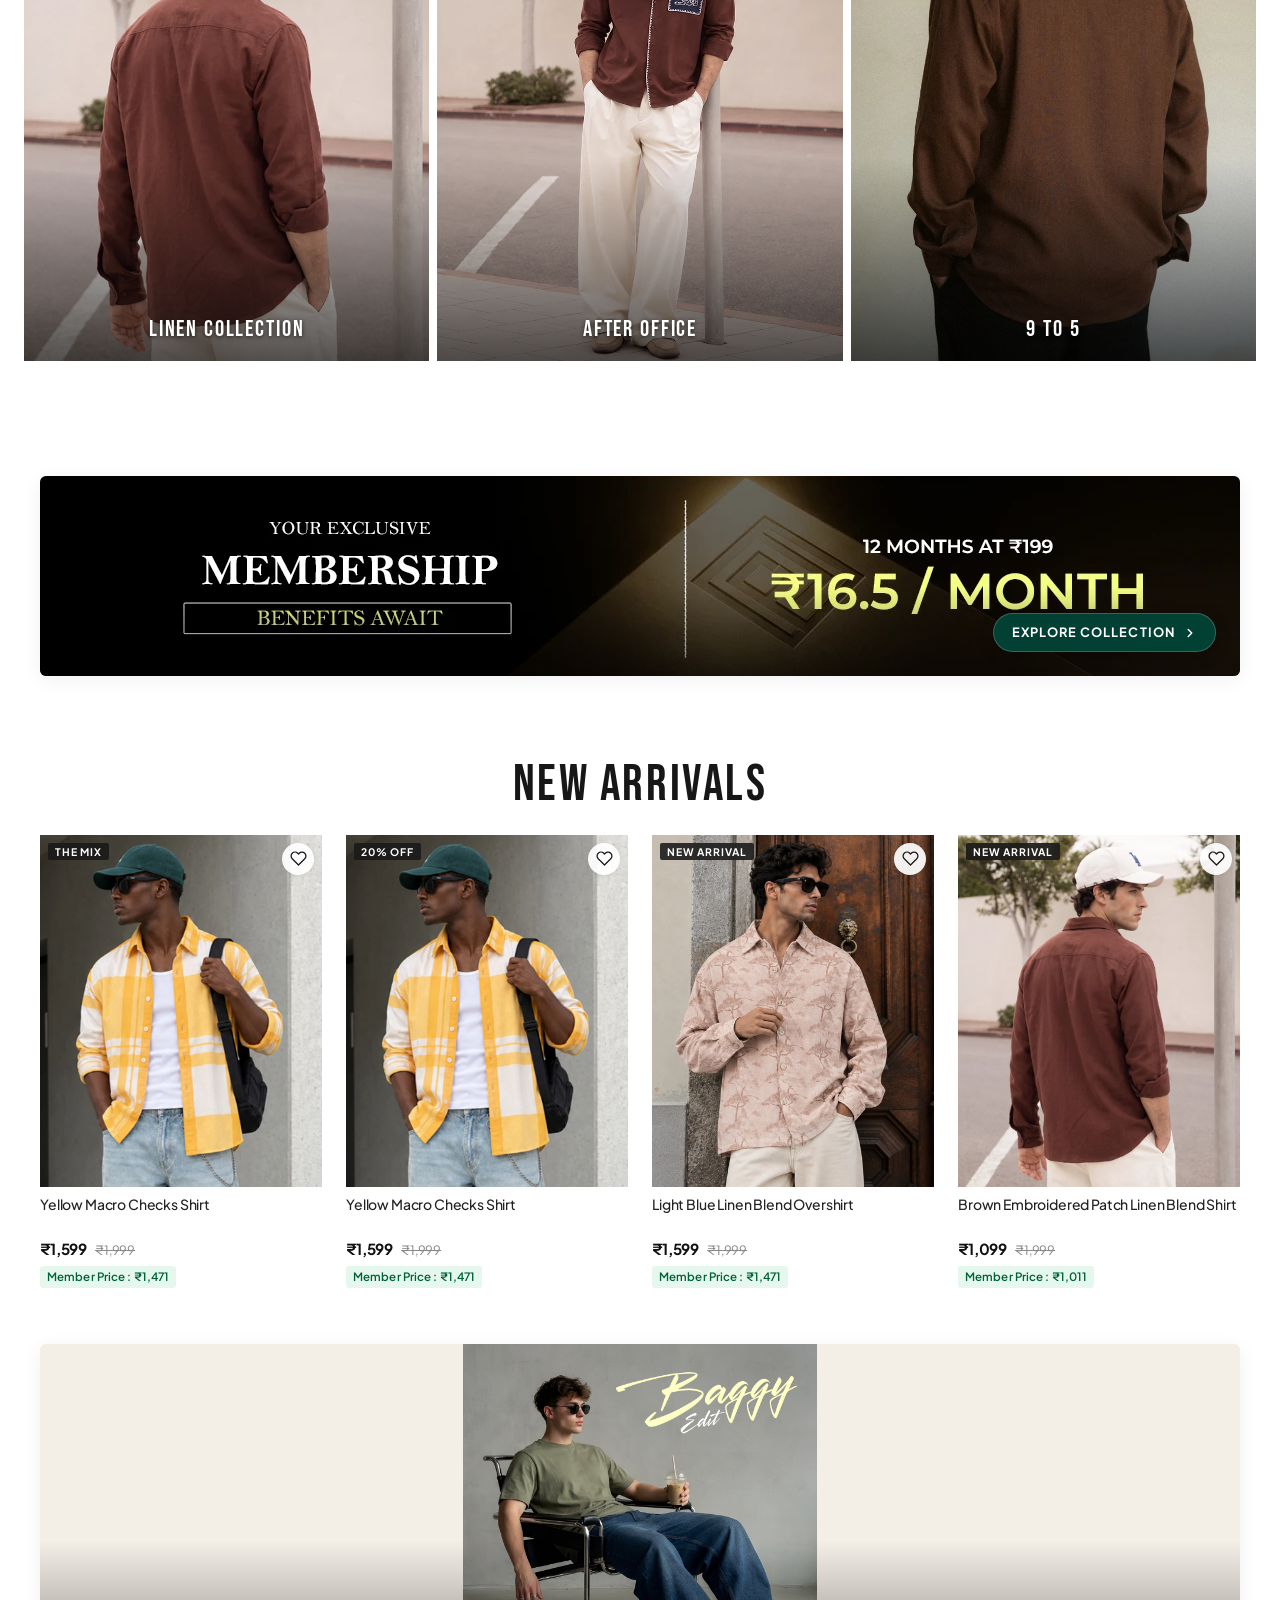
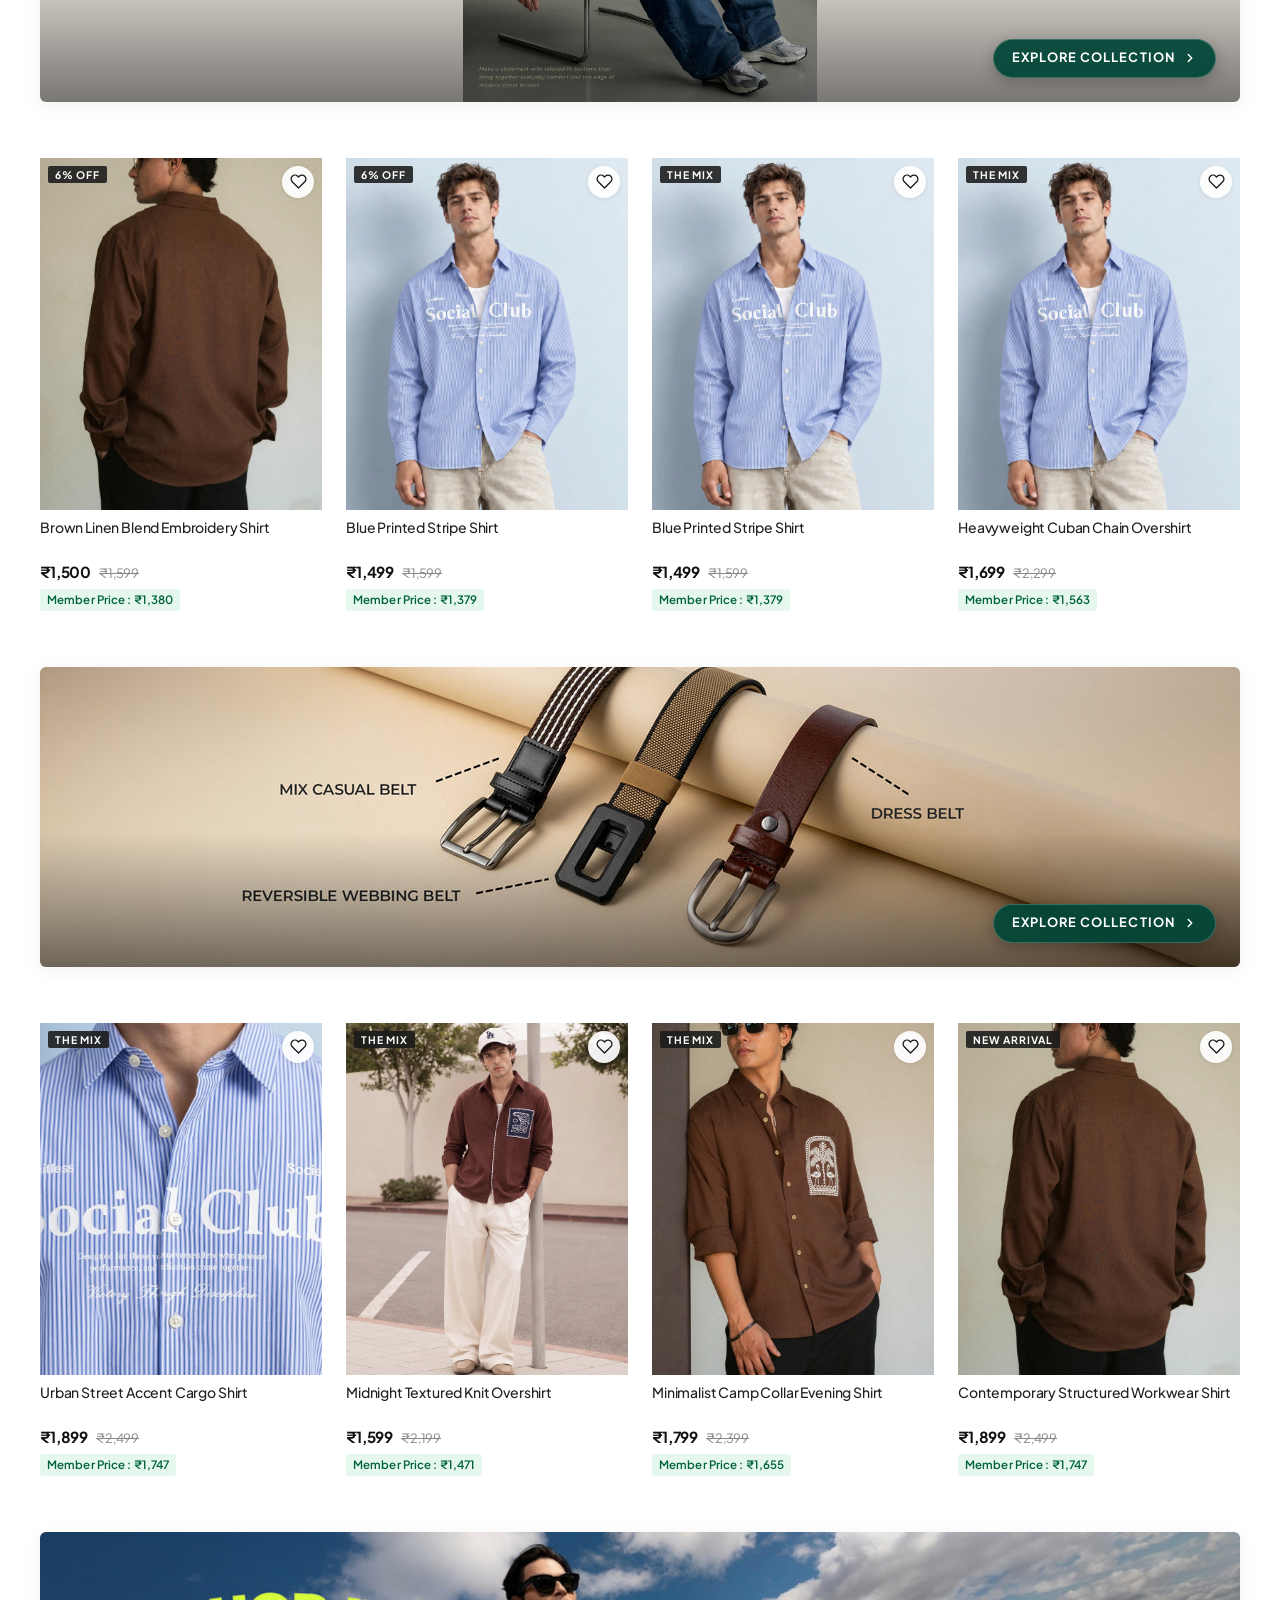
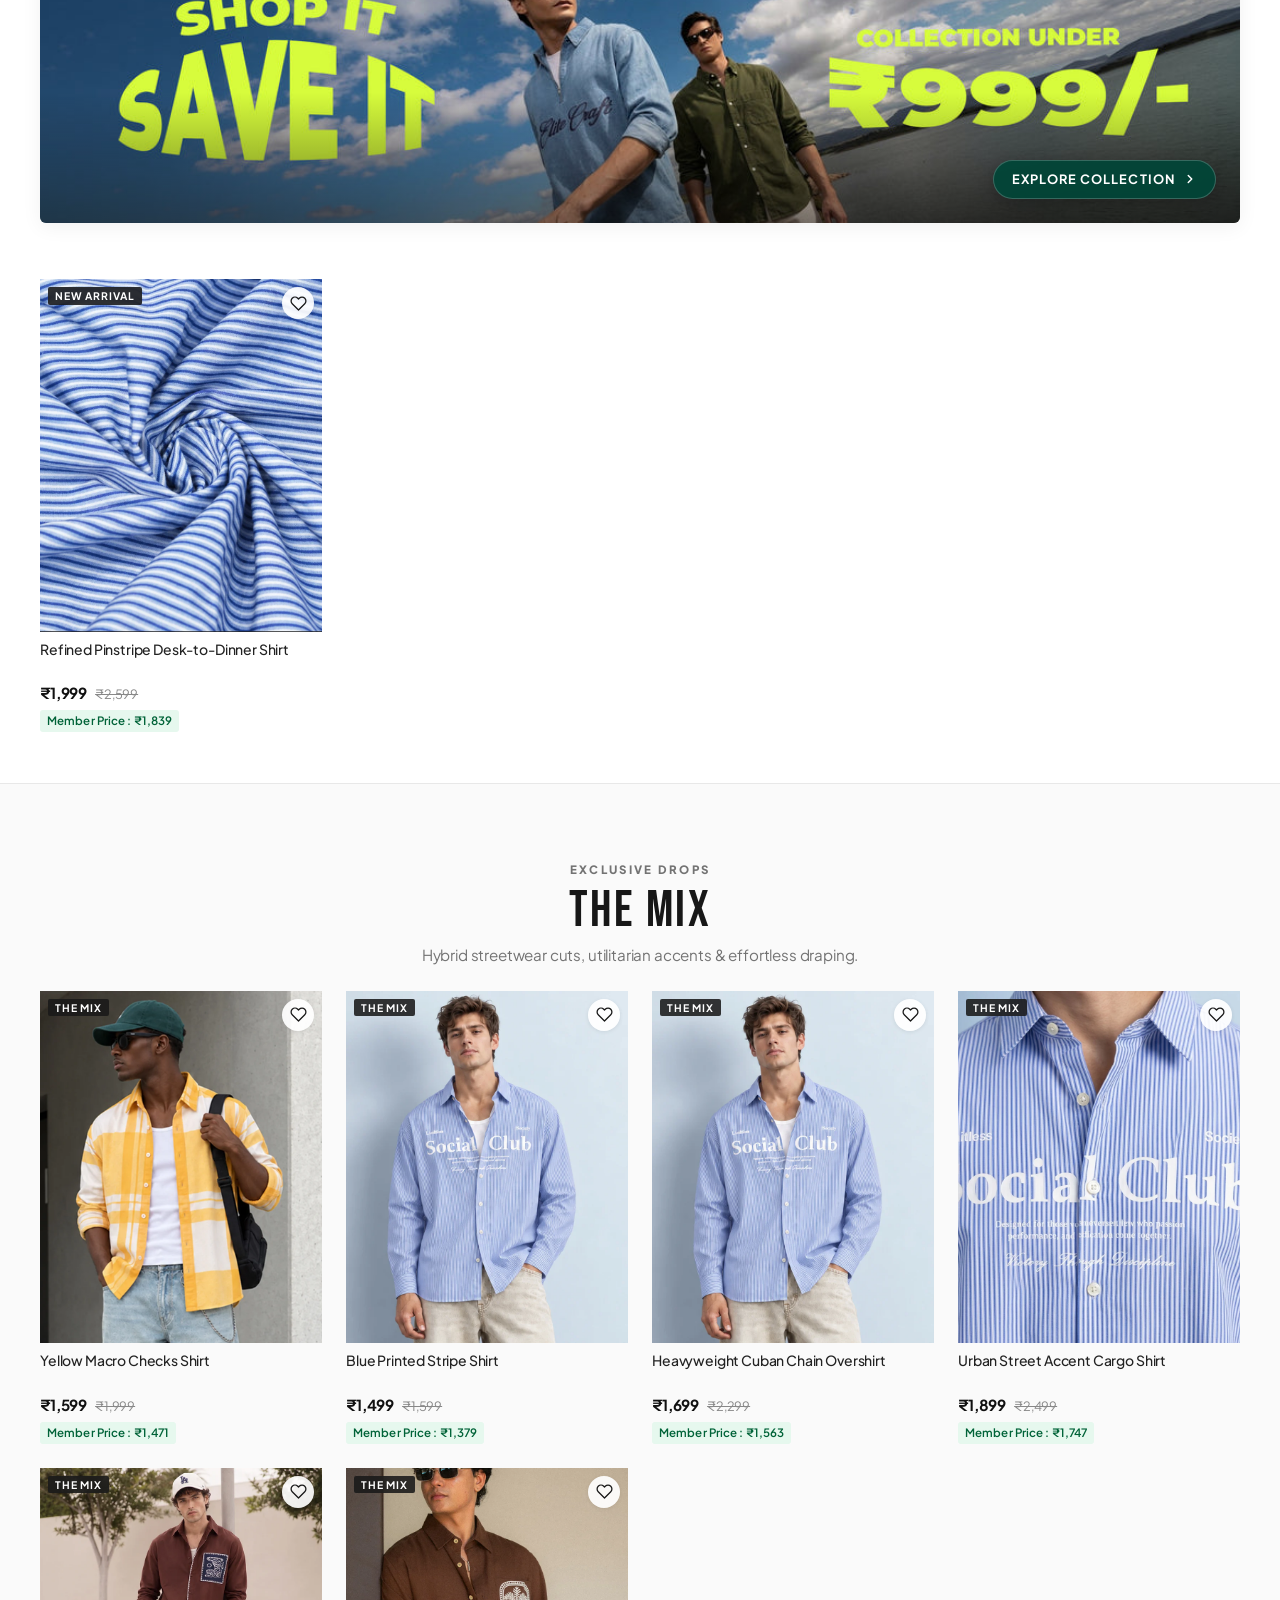
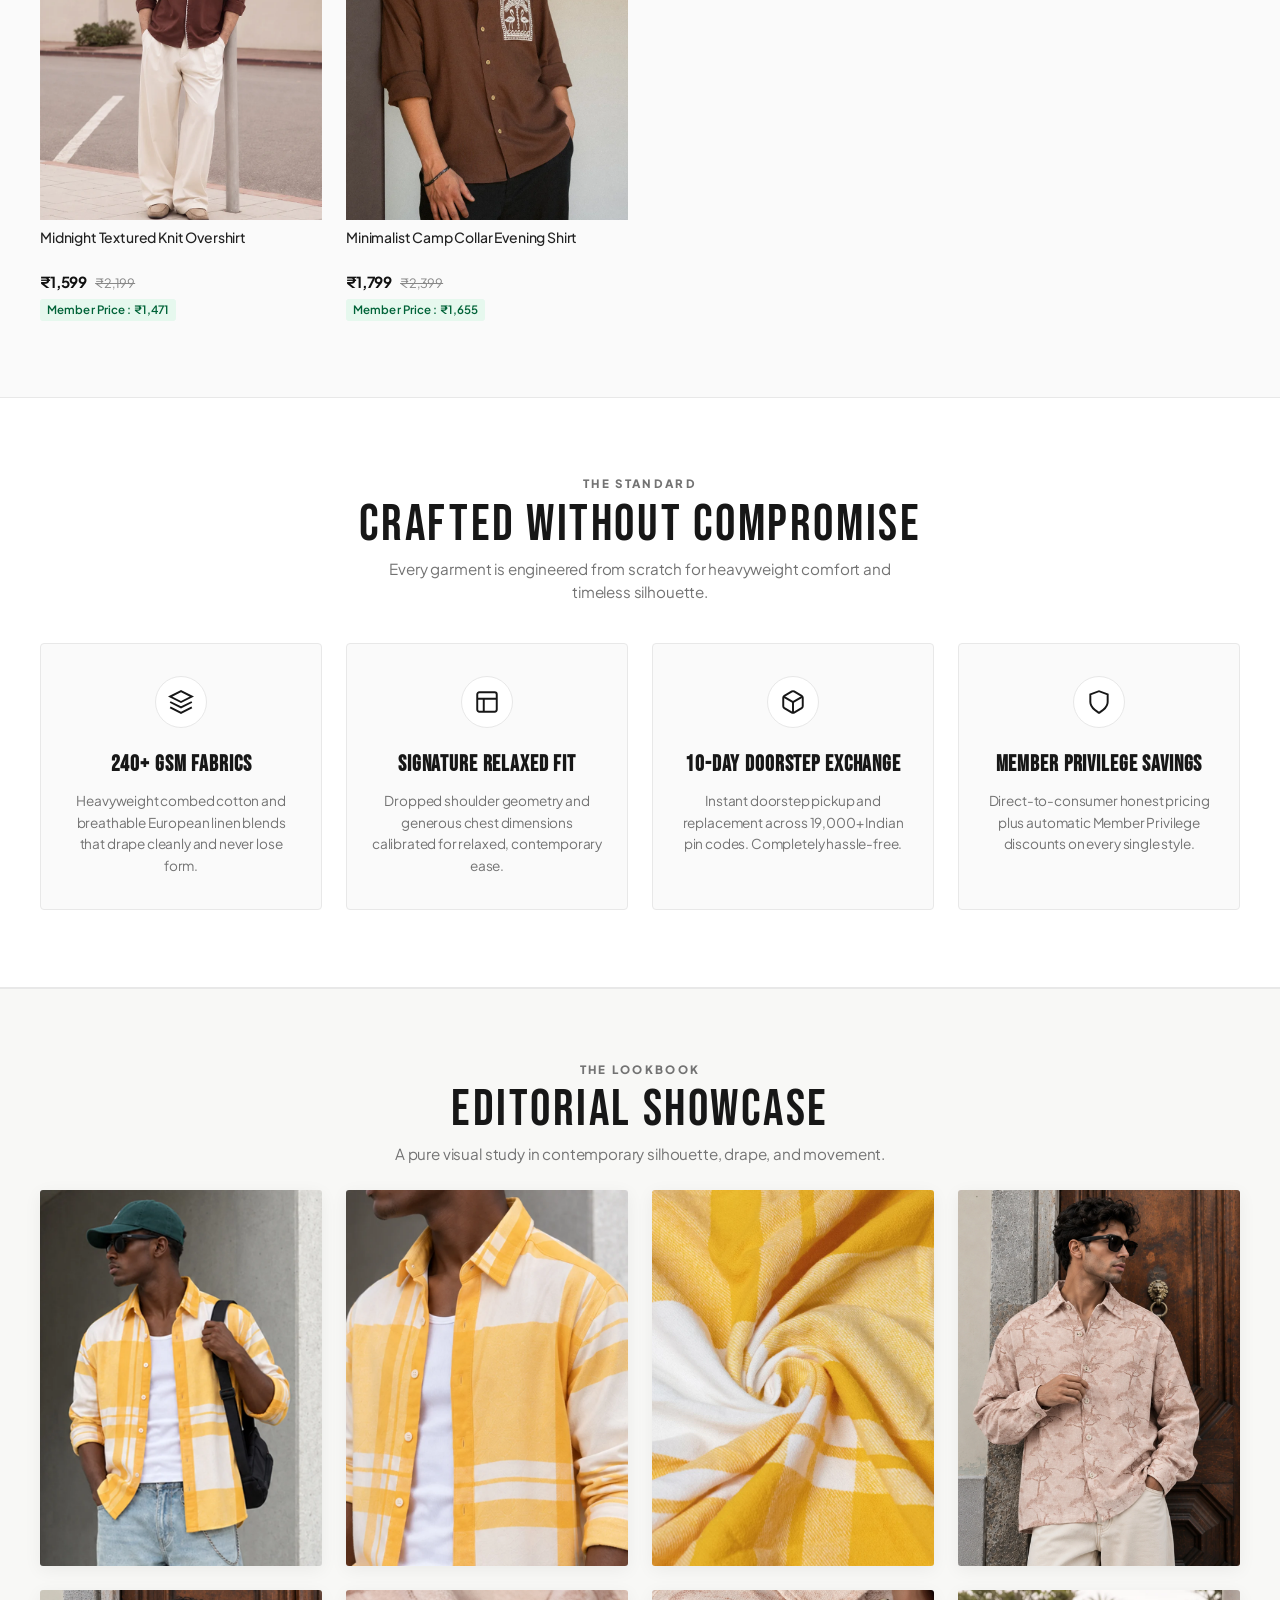
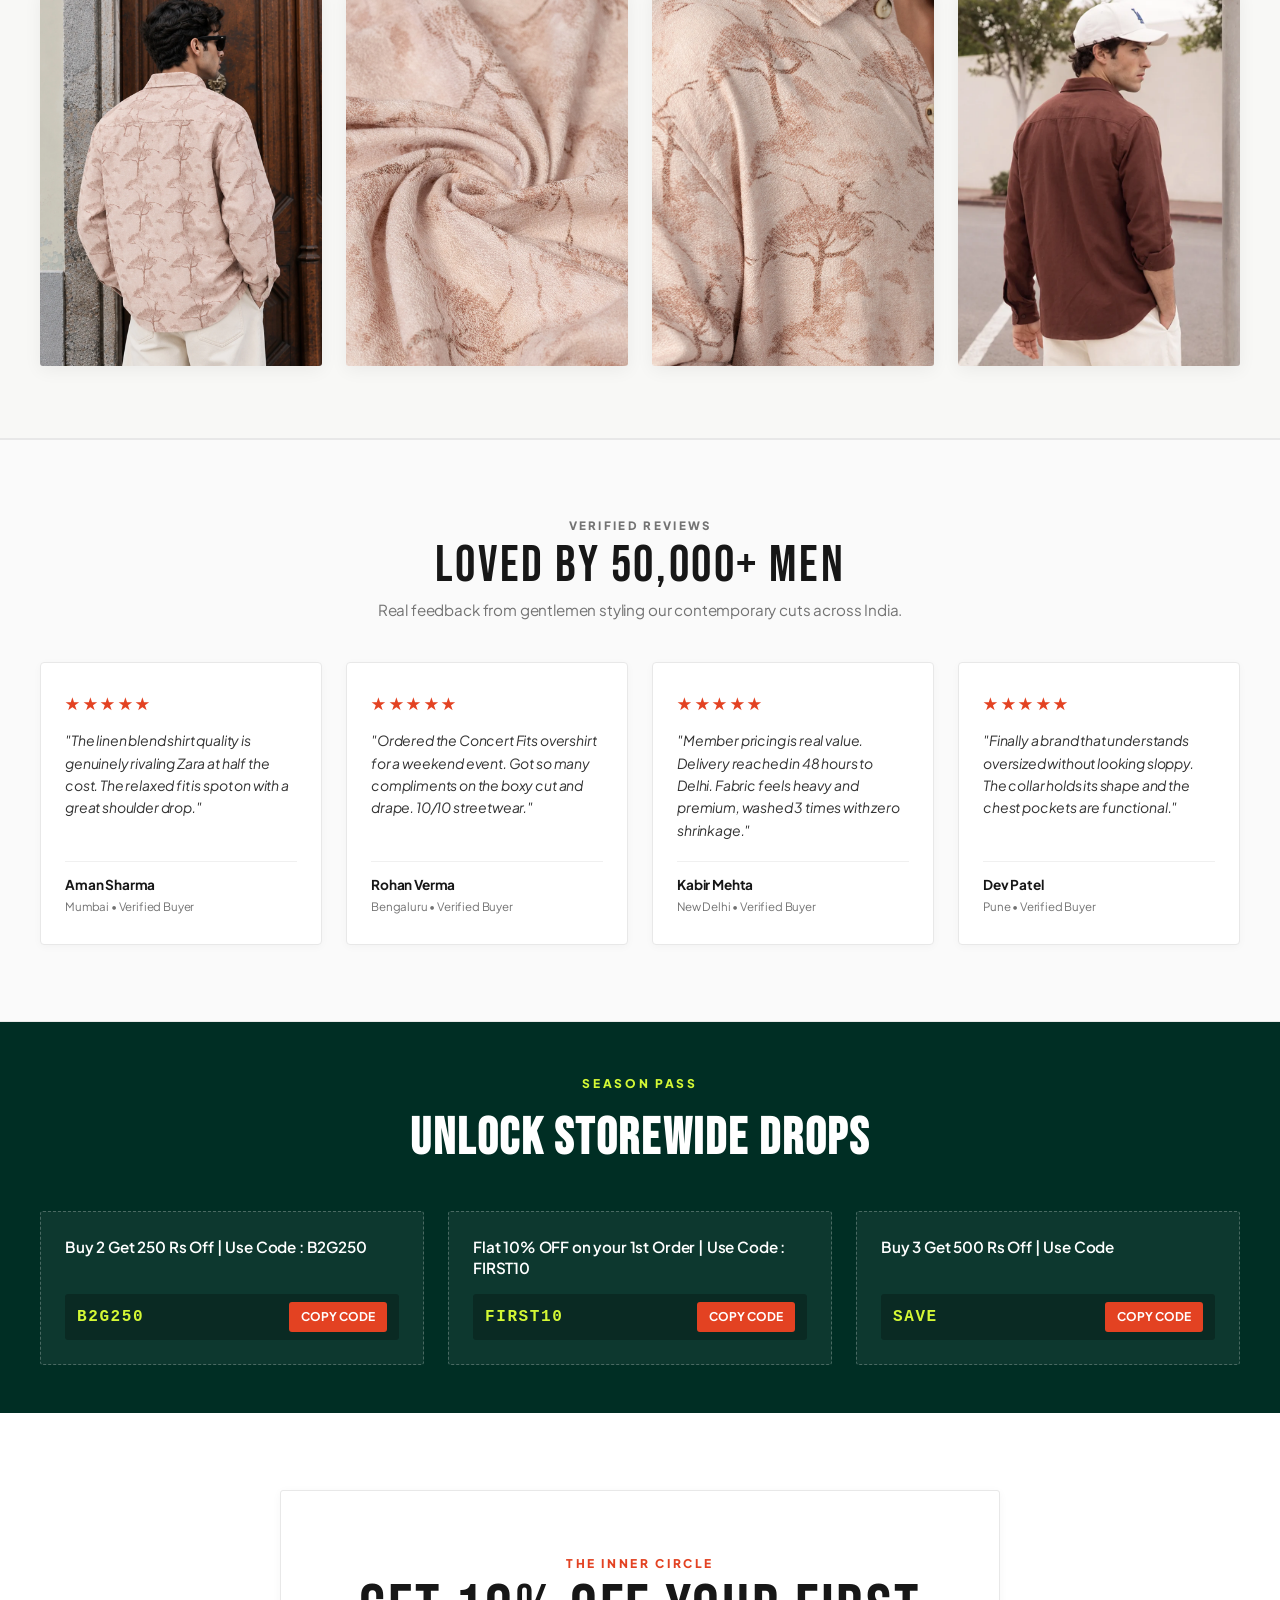
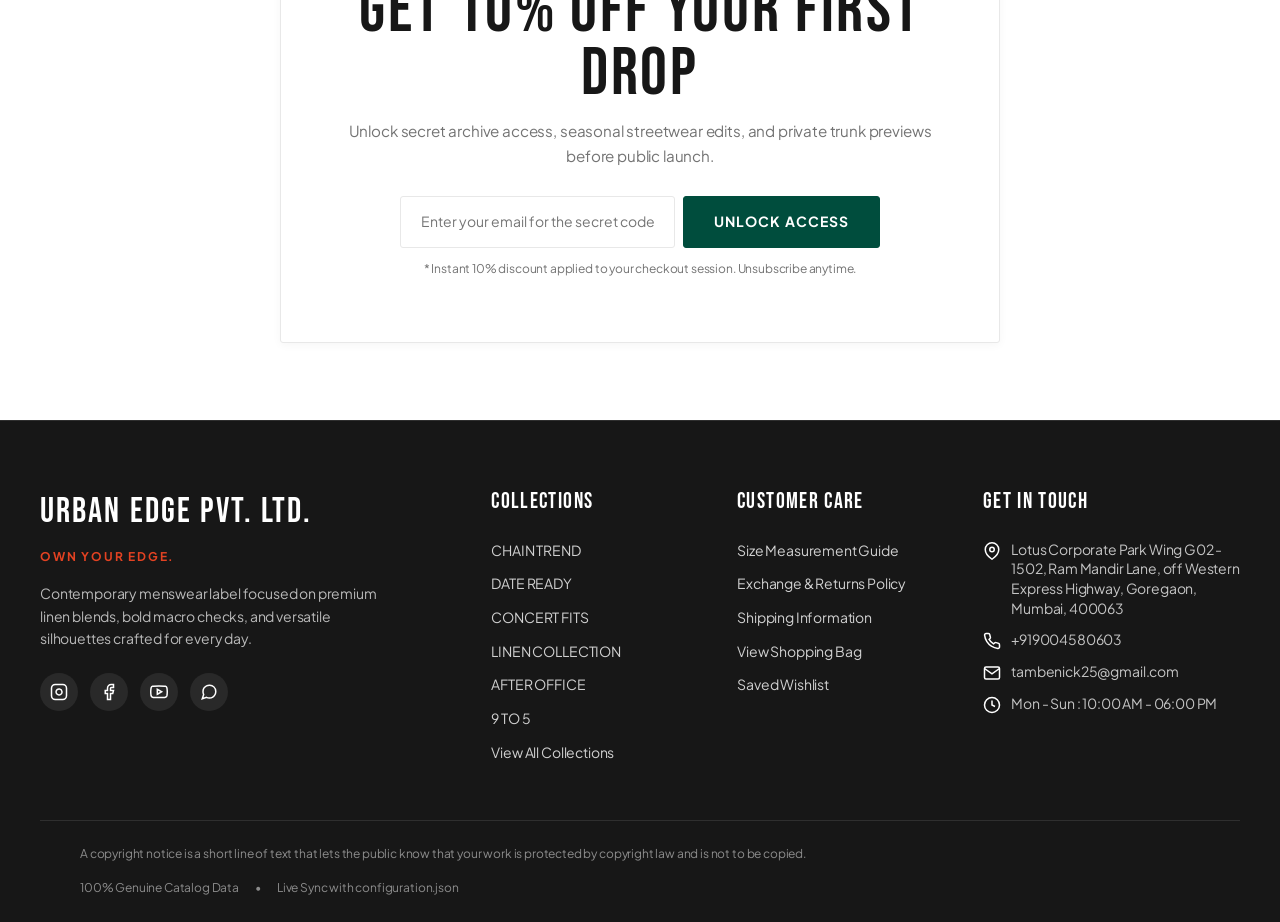
==== commit ba618c38: "Align first campaign topic photo to container with matching card styling and pill badge" ====
--- a/index.html
+++ b/index.html
@@ -188,21 +188,33 @@
     </section>
 
     <!-- ========================================================================
-         CAMPAIGN EDITORIAL STRIP (Full-Width High-Impact Streetwear Break)
+         FEATURED TOPIC BANNER (Container-Aligned — Matching Second & Third Topic Photos)
          ======================================================================== -->
-    <section class="campaign-editorial-strip" aria-label="Autumn Winter Campaign Edit">
-      <a href="#catalog" class="campaign-strip-link" onclick="if(window.navigateToCategory) window.navigateToCategory(event, 'all');" aria-label="Explore Autumn Winter Collection">
-        <img src="media/file44.webp" alt="Autumn Winter Contemporary Menswear Campaign" class="campaign-strip-img" loading="lazy" />
-        <div class="campaign-strip-overlay">
-          <div class="campaign-strip-content">
-            <span class="campaign-strip-tag">AUTUMN / WINTER 26</span>
-            <h3 class="campaign-strip-title">CONTEMPORARY SILHOUETTES</h3>
-            <p class="campaign-strip-desc">Relaxed cuts, raw textures &amp; refined drapecraft engineered for modern streetwear.</p>
-            <span class="campaign-strip-btn">EXPLORE THE DROP →</span>
-          </div>
-        </div>
-      </a>
-    </section>
+    <div class="container" style="margin-top: clamp(1.5rem, 3vw, 2.5rem); margin-bottom: clamp(1.5rem, 2.5vw, 2.5rem);">
+      <aside class="topic-campaign-card" aria-label="Exclusive Membership Campaign">
+        <a href="#catalog" class="topic-banner-link" onclick="if(window.navigateToCategory) window.navigateToCategory(event, 'all');" aria-label="Explore Exclusive Membership Campaign">
+          <div class="topic-banner-media fit-desktop-contain fit-mobile-contain">
+            <picture class="responsive-picture">
+              <source media="(max-width: 768px)" srcset="./media/file44.webp" />
+              <source media="(min-width: 769px)" srcset="./media/file44.webp" />
+              <img 
+                src="./media/file44.webp" 
+                alt="Exclusive Membership Campaign" 
+                class="topic-banner-img" 
+                loading="lazy" 
+                onerror="window.handlePictureFallback && window.handlePictureFallback(this, './media/file44.webp', './media/file44.webp')"
+              />
+            </picture>
+            <div class="topic-banner-overlay">
+              <span class="topic-category-tag">
+                EXPLORE COLLECTION
+                <svg width="14" height="14" viewBox="0 0 24 24" fill="none" stroke="currentColor" stroke-width="2.5" stroke-linecap="round" stroke-linejoin="round" aria-hidden="true"><polyline points="9 18 15 12 9 6"></polyline></svg>
+              </span>
+            </div>
+          </div>
+        </a>
+      </aside>
+    </div>
 
     <!-- ========================================================================
          NEW ARRIVALS (Pure 4-Column Product Grid — Zero Clutter Selection Bar)
--- a/css/styles.css
+++ b/css/styles.css
@@ -1139,9 +1139,12 @@
 .campaign-editorial-strip {
   position: relative;
   width: 100%;
-  margin: clamp(2.5rem, 4.5vw, 4rem) 0;
+  max-width: var(--container-max, 1280px);
+  margin: clamp(1.5rem, 3vw, 2.5rem) auto;
+  padding: 0 var(--container-gutter, 1.25rem);
+  box-sizing: border-box;
   overflow: hidden;
-  background-color: #111111;
+  border-radius: var(--border-radius-sm, 6px);
 }
 
 .campaign-strip-link {
@@ -1555,6 +1558,8 @@
 
 .topic-campaign-card {
   position: relative;
+  display: block;
+  width: 100%;
   border-radius: var(--border-radius-sm, 6px);
   overflow: hidden;
   background-color: var(--color-warm-ivory, #f9ebd7);
